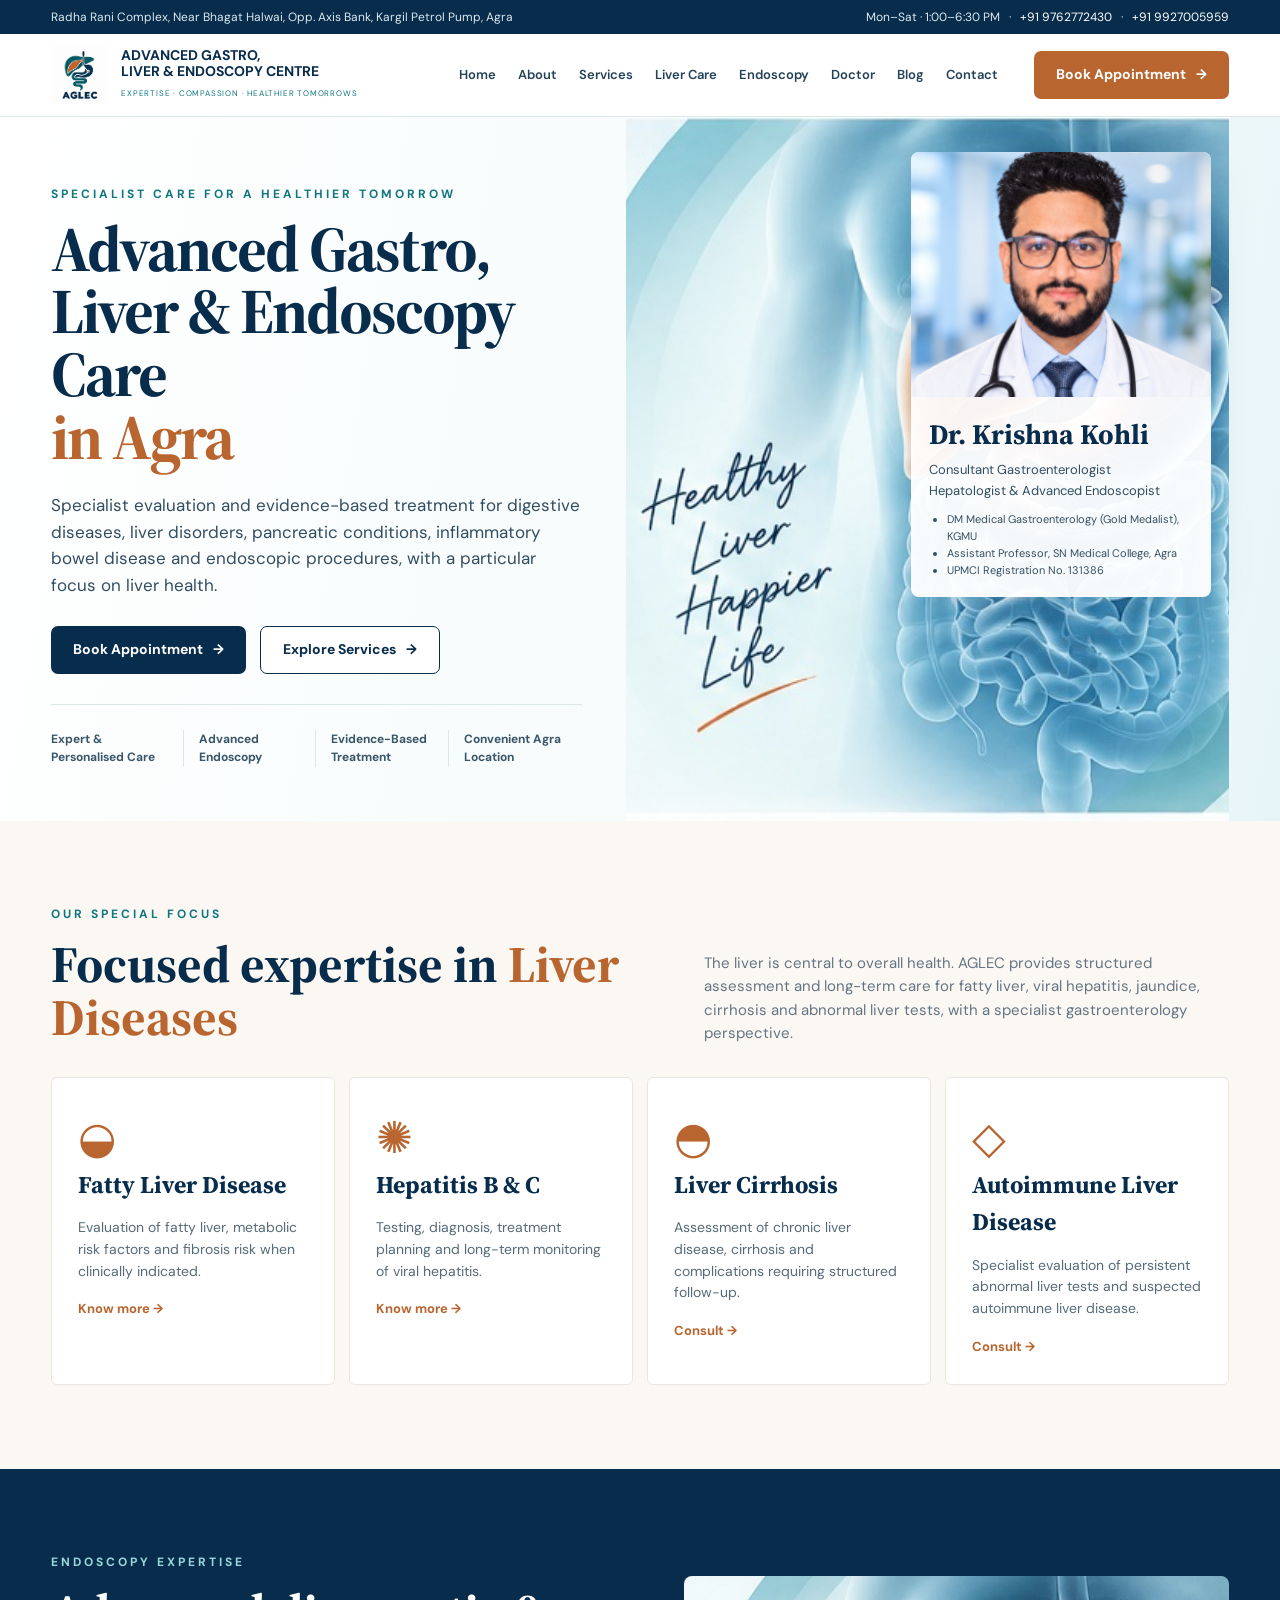
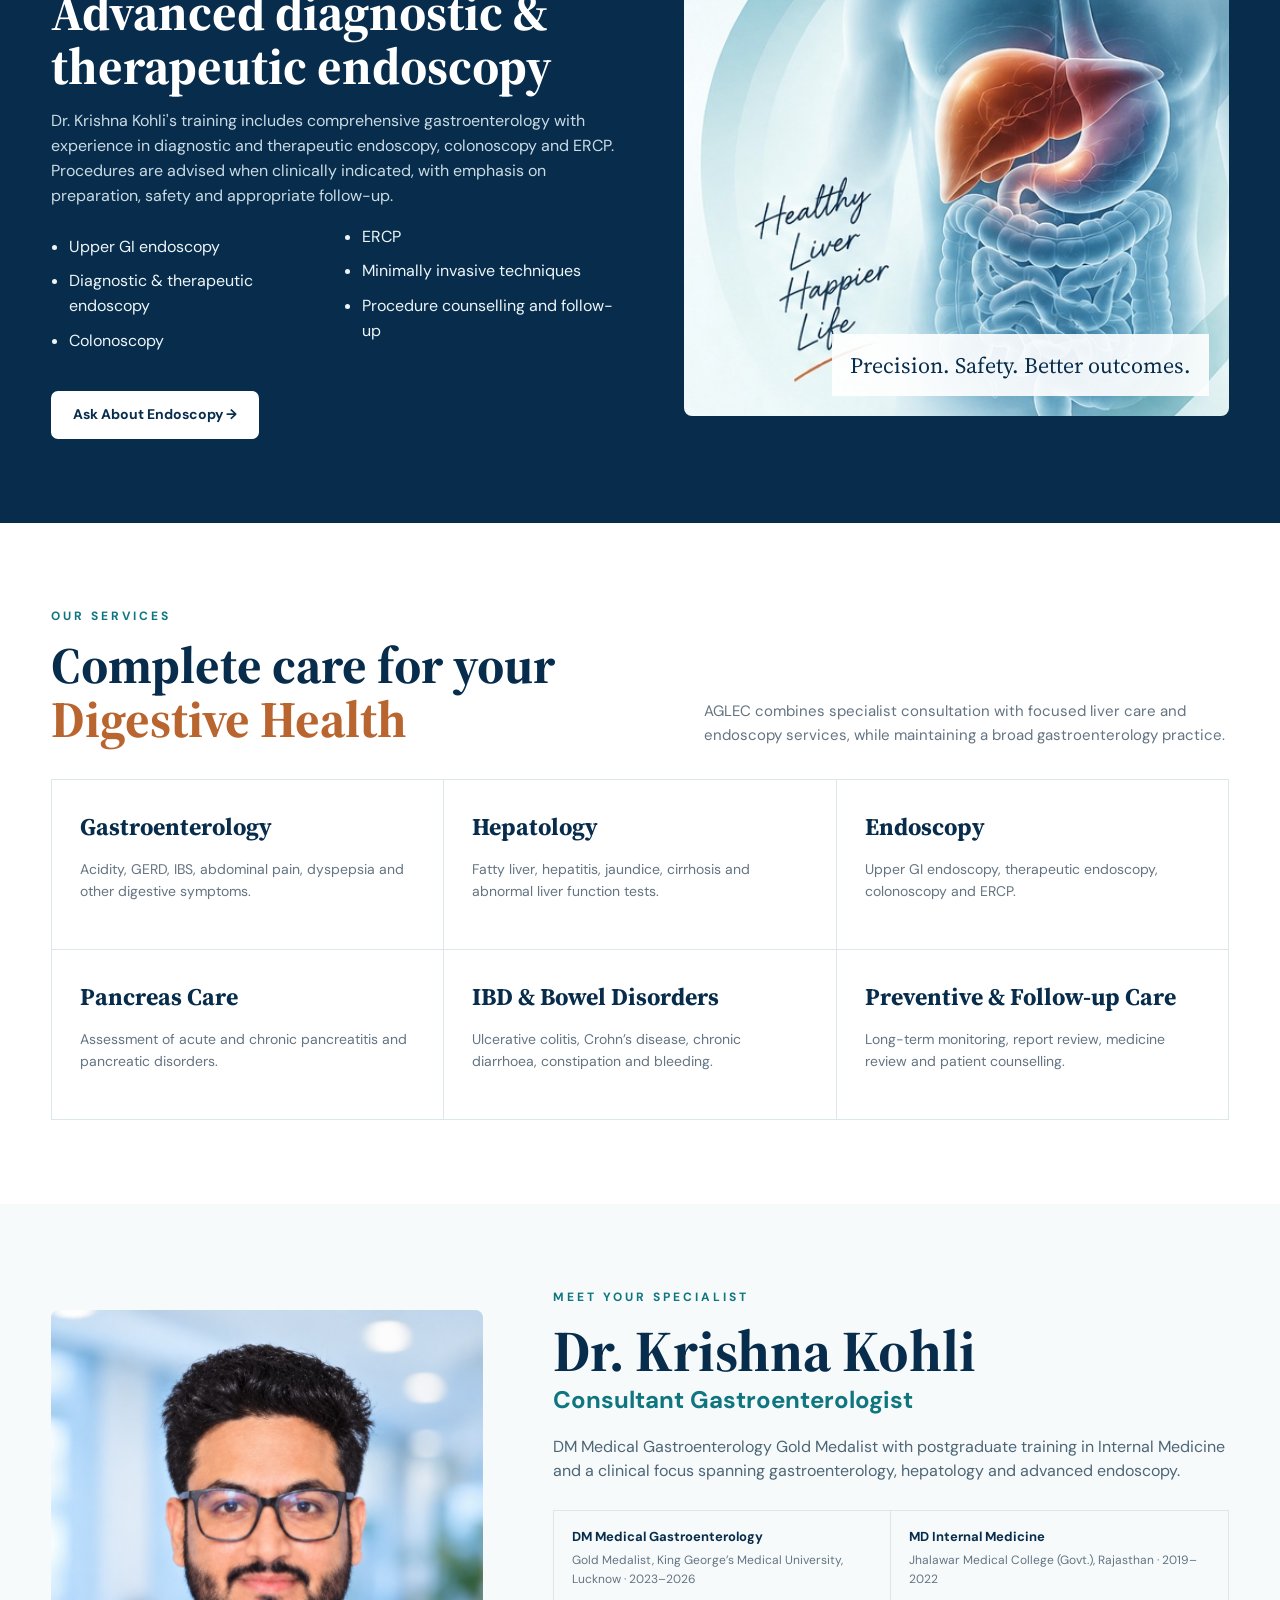
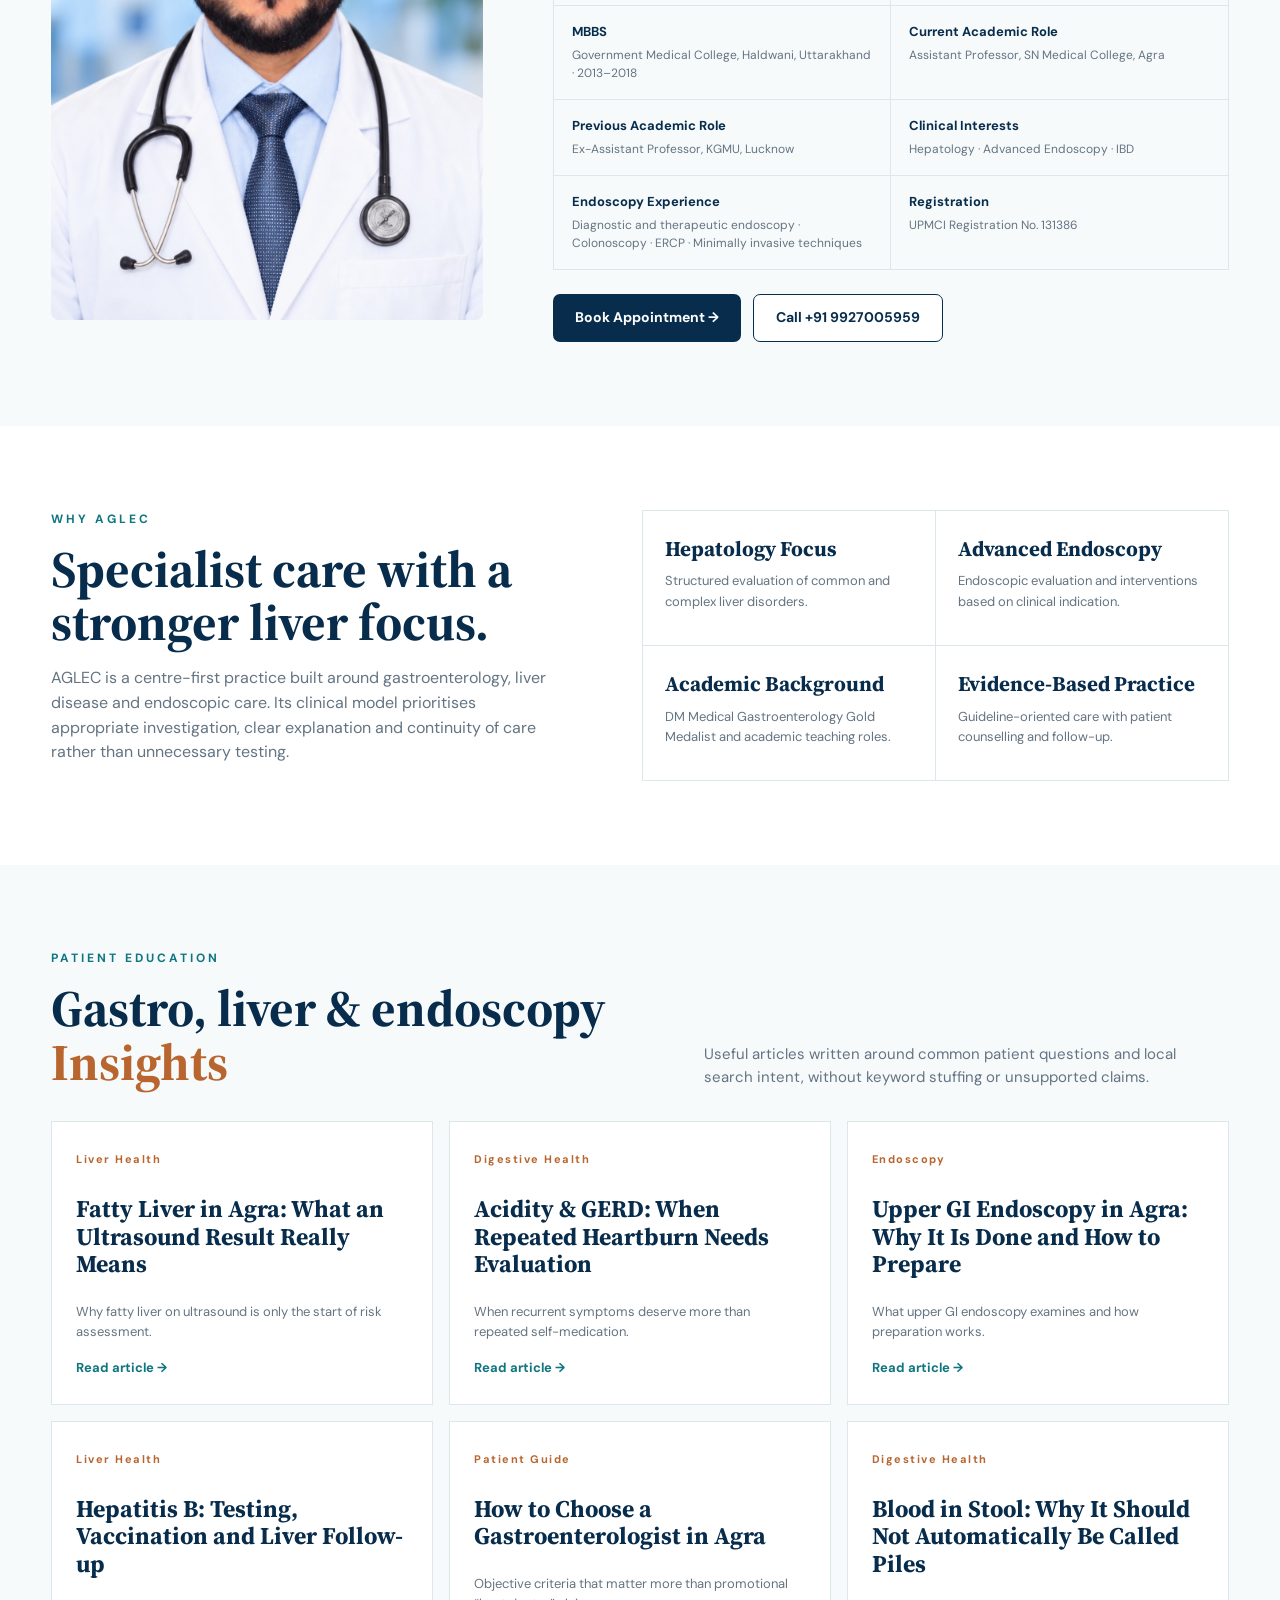
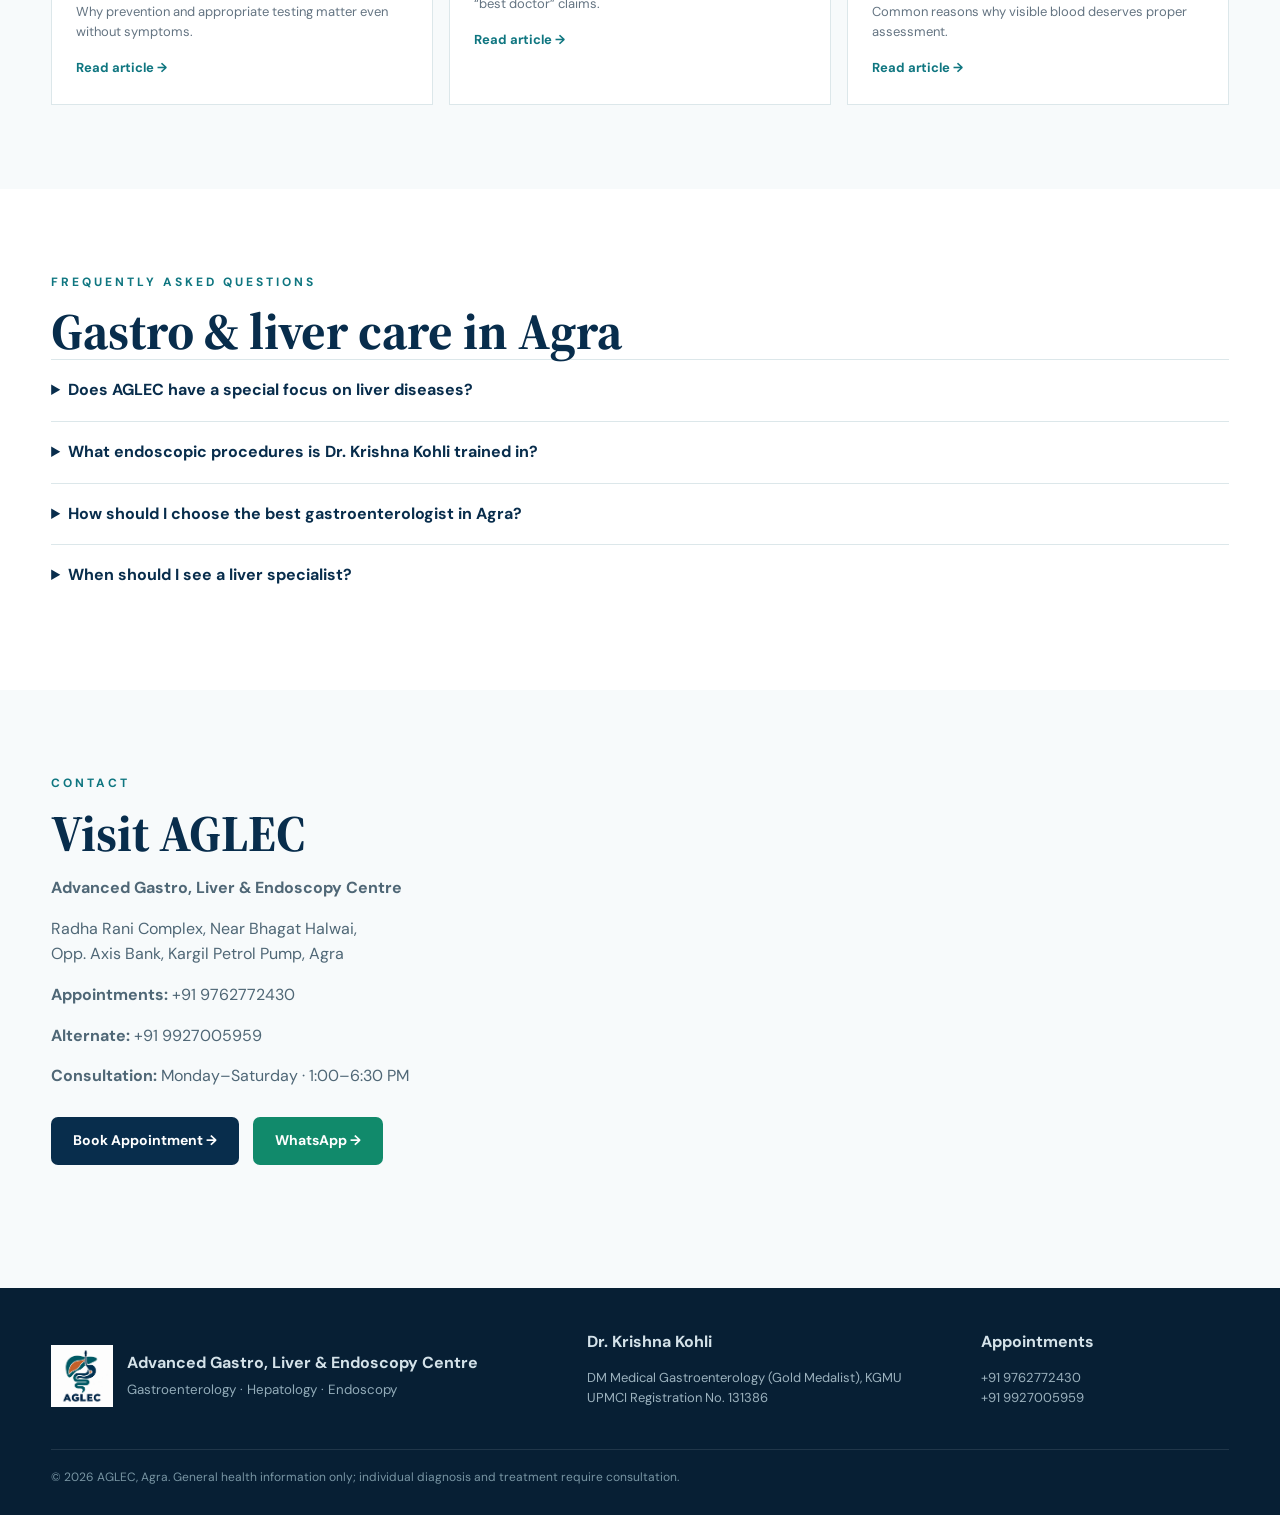
==== index.html @ e85289e2 "Add files via upload" ====
<!doctype html>
<html lang="en-IN">
<head>
<meta charset="utf-8">
<meta name="viewport" content="width=device-width,initial-scale=1,viewport-fit=cover">
<meta name="theme-color" content="#082d4c">
<meta name="robots" content="index,follow,max-image-preview:large,max-snippet:-1,max-video-preview:-1">
<title>Gastroenterologist & Liver Specialist in Agra | AGLEC</title>
<meta name="description" content="Advanced Gastro, Liver & Endoscopy Centre (AGLEC), Agra offers specialist gastroenterology, liver disease and endoscopy care with Dr. Krishna Kohli, DM Medical Gastroenterology (Gold Medalist), KGMU.">
<link rel="canonical" href="https://singhpradi-cyber.github.io/aglec/">
<meta property="og:title" content="Advanced Gastro, Liver & Endoscopy Centre | AGLEC Agra">
<meta property="og:description" content="Specialist gastroenterology, hepatology, liver disease and advanced endoscopy care in Agra.">
<meta property="og:type" content="website">
<meta property="og:url" content="https://singhpradi-cyber.github.io/aglec/">
<meta property="og:image" content="https://singhpradi-cyber.github.io/aglec/dr-krishna-kohli.png">
<link rel="preconnect" href="https://fonts.googleapis.com">
<link rel="preconnect" href="https://fonts.gstatic.com" crossorigin>
<link href="https://fonts.googleapis.com/css2?family=DM+Sans:wght@400;500;600;700&family=Source+Serif+4:opsz,wght@8..60,600;8..60,700&display=swap" rel="stylesheet">
<link rel="stylesheet" href="styles.css">
<link rel="icon" href="aglec-logo.jpg">
<script type="application/ld+json">
{
  "@context":"https://schema.org",
  "@graph":[
    {"@type":"WebSite","@id":"https://singhpradi-cyber.github.io/aglec/#website","url":"https://singhpradi-cyber.github.io/aglec/","name":"Advanced Gastro, Liver & Endoscopy Centre","alternateName":"AGLEC","inLanguage":"en-IN"},
    {"@type":"MedicalClinic","@id":"https://singhpradi-cyber.github.io/aglec/#clinic","name":"Advanced Gastro, Liver & Endoscopy Centre","alternateName":"AGLEC","url":"https://singhpradi-cyber.github.io/aglec/","image":"https://singhpradi-cyber.github.io/aglec/aglec-logo.jpg","telephone":"+91-9762772430","medicalSpecialty":["Gastroenterology","Hepatology"],"address":{"@type":"PostalAddress","streetAddress":"Radha Rani Complex, Near Bhagat Halwai, Opp. Axis Bank, Kargil Petrol Pump","addressLocality":"Agra","addressRegion":"Uttar Pradesh","addressCountry":"IN"},"contactPoint":[{"@type":"ContactPoint","telephone":"+91-9762772430","contactType":"appointments"},{"@type":"ContactPoint","telephone":"+91-9927005959","contactType":"alternate contact"}],"openingHoursSpecification":[{"@type":"OpeningHoursSpecification","dayOfWeek":["Monday","Tuesday","Wednesday","Thursday","Friday","Saturday"],"opens":"13:00","closes":"18:30"}],"employee":{"@id":"https://singhpradi-cyber.github.io/aglec/#doctor"}},
    {"@type":"Physician","@id":"https://singhpradi-cyber.github.io/aglec/#doctor","name":"Dr. Krishna Kohli","image":"https://singhpradi-cyber.github.io/aglec/dr-krishna-kohli.png","medicalSpecialty":["Gastroenterology","Hepatology"],"description":"Consultant Gastroenterologist. MBBS, MD (Internal Medicine), DM Medical Gastroenterology (Gold Medalist), KGMU. Assistant Professor, SN Medical College, Agra. Ex-Assistant Professor, KGMU. Experience in diagnostic and therapeutic endoscopy, colonoscopy and ERCP. UPMCI Registration No. 131386.","worksFor":{"@id":"https://singhpradi-cyber.github.io/aglec/#clinic"}}
  ]
}
</script>
</head>
<body>
<div class="topbar"><div class="wrap topbar-row"><span>Radha Rani Complex, Near Bhagat Halwai, Opp. Axis Bank, Kargil Petrol Pump, Agra</span><span>Mon–Sat · 1:00–6:30 PM &nbsp; · &nbsp; <a href="tel:+919762772430">+91 9762772430</a> &nbsp; · &nbsp; <a href="tel:+919927005959">+91 9927005959</a></span></div></div>
<header class="header"><div class="wrap header-row">
<a class="brand" href="#home"><img src="aglec-logo.jpg" alt="AGLEC logo"><div><strong>ADVANCED GASTRO,<br>LIVER & ENDOSCOPY CENTRE</strong><small>EXPERTISE · COMPASSION · HEALTHIER TOMORROWS</small></div></a>
<nav class="desktop-nav"><a href="#home">Home</a><a href="#about">About</a><a href="#services">Services</a><a href="#liver">Liver Care</a><a href="#endoscopy">Endoscopy</a><a href="#doctor">Doctor</a><a href="#blogs">Blog</a><a href="#contact">Contact</a></nav>
<a class="book top-book" href="tel:+919762772430">Book Appointment <span>→</span></a>
<button class="menu-btn" id="menuBtn" aria-label="Open menu" aria-expanded="false">☰</button>
</div><nav class="mobile-menu" id="mobileMenu"><a href="#about">About</a><a href="#services">Services</a><a href="#liver">Liver Care</a><a href="#endoscopy">Endoscopy</a><a href="#doctor">Dr. Krishna Kohli</a><a href="#blogs">Blog</a><a href="#contact">Contact</a></nav></header>
<main id="home">
<section class="hero"><div class="wrap hero-grid">
<div class="hero-copy"><div class="eyebrow">SPECIALIST CARE FOR A HEALTHIER TOMORROW</div><h1>Advanced Gastro,<br>Liver & Endoscopy Care<br><span>in Agra</span></h1><p>Specialist evaluation and evidence-based treatment for digestive diseases, liver disorders, pancreatic conditions, inflammatory bowel disease and endoscopic procedures, with a particular focus on liver health.</p><div class="actions"><a class="book" href="tel:+919762772430">Book Appointment <span>→</span></a><a class="outline" href="#services">Explore Services <span>→</span></a></div><div class="hero-features"><div><b>Expert & Personalised Care</b></div><div><b>Advanced Endoscopy</b></div><div><b>Evidence-Based Treatment</b></div><div><b>Convenient Agra Location</b></div></div></div>
<div class="hero-visual"><img class="hero-anatomy" src="digestive-hero.jpg" alt="Digestive system and liver illustration"><div class="doctor-card"><img src="dr-krishna-kohli.png" alt="Dr Krishna Kohli"><div class="doctor-card-copy"><h2>Dr. Krishna Kohli</h2><p>Consultant Gastroenterologist<br>Hepatologist & Advanced Endoscopist</p><ul><li>DM Medical Gastroenterology (Gold Medalist), KGMU</li><li>Assistant Professor, SN Medical College, Agra</li><li>UPMCI Registration No. 131386</li></ul></div></div></div>
</div></section>
<section id="liver" class="section liver"><div class="wrap"><div class="section-head"><div><div class="eyebrow">OUR SPECIAL FOCUS</div><h2>Focused expertise in <span>Liver Diseases</span></h2></div><p>The liver is central to overall health. AGLEC provides structured assessment and long-term care for fatty liver, viral hepatitis, jaundice, cirrhosis and abnormal liver tests, with a specialist gastroenterology perspective.</p></div><div class="liver-grid"><article><div class="big-icon">◒</div><h3>Fatty Liver Disease</h3><p>Evaluation of fatty liver, metabolic risk factors and fibrosis risk when clinically indicated.</p><a href="blog-fatty-liver-agra.html">Know more →</a></article><article><div class="big-icon">✺</div><h3>Hepatitis B & C</h3><p>Testing, diagnosis, treatment planning and long-term monitoring of viral hepatitis.</p><a href="blog-hepatitis-b-liver-care.html">Know more →</a></article><article><div class="big-icon">◓</div><h3>Liver Cirrhosis</h3><p>Assessment of chronic liver disease, cirrhosis and complications requiring structured follow-up.</p><a href="#contact">Consult →</a></article><article><div class="big-icon">◇</div><h3>Autoimmune Liver Disease</h3><p>Specialist evaluation of persistent abnormal liver tests and suspected autoimmune liver disease.</p><a href="#contact">Consult →</a></article></div></div></section>
<section id="endoscopy" class="section endoscopy"><div class="wrap endoscopy-grid"><div><div class="eyebrow light">ENDOSCOPY EXPERTISE</div><h2>Advanced diagnostic & therapeutic endoscopy</h2><p>Dr. Krishna Kohli's training includes comprehensive gastroenterology with experience in diagnostic and therapeutic endoscopy, colonoscopy and ERCP. Procedures are advised when clinically indicated, with emphasis on preparation, safety and appropriate follow-up.</p><ul class="ticks"><li>Upper GI endoscopy</li><li>Diagnostic & therapeutic endoscopy</li><li>Colonoscopy</li><li>ERCP</li><li>Minimally invasive techniques</li><li>Procedure counselling and follow-up</li></ul><a class="light-btn" href="tel:+919762772430">Ask About Endoscopy →</a></div><div class="endoscopy-media"><img src="digestive-hero.jpg" alt="Endoscopy and digestive care illustration"><div class="endoscopy-note">Precision. Safety. Better outcomes.</div></div></div></section>
<section id="services" class="section services"><div class="wrap"><div class="section-head"><div><div class="eyebrow">OUR SERVICES</div><h2>Complete care for your <span>Digestive Health</span></h2></div><p>AGLEC combines specialist consultation with focused liver care and endoscopy services, while maintaining a broad gastroenterology practice.</p></div><div class="service-grid"><article><h3>Gastroenterology</h3><p>Acidity, GERD, IBS, abdominal pain, dyspepsia and other digestive symptoms.</p></article><article><h3>Hepatology</h3><p>Fatty liver, hepatitis, jaundice, cirrhosis and abnormal liver function tests.</p></article><article><h3>Endoscopy</h3><p>Upper GI endoscopy, therapeutic endoscopy, colonoscopy and ERCP.</p></article><article><h3>Pancreas Care</h3><p>Assessment of acute and chronic pancreatitis and pancreatic disorders.</p></article><article><h3>IBD & Bowel Disorders</h3><p>Ulcerative colitis, Crohn’s disease, chronic diarrhoea, constipation and bleeding.</p></article><article><h3>Preventive & Follow-up Care</h3><p>Long-term monitoring, report review, medicine review and patient counselling.</p></article></div></div></section>
<section id="doctor" class="section doctor-section"><div class="wrap doctor-grid"><div class="portrait"><img src="dr-krishna-kohli.png" alt="Dr Krishna Kohli"></div><div><div class="eyebrow">MEET YOUR SPECIALIST</div><h2>Dr. Krishna Kohli</h2><h3 class="doctor-subtitle">Consultant Gastroenterologist</h3><p class="doctor-intro">DM Medical Gastroenterology Gold Medalist with postgraduate training in Internal Medicine and a clinical focus spanning gastroenterology, hepatology and advanced endoscopy.</p><div class="credential-grid"><div><strong>DM Medical Gastroenterology</strong><span>Gold Medalist, King George’s Medical University, Lucknow · 2023–2026</span></div><div><strong>MD Internal Medicine</strong><span>Jhalawar Medical College (Govt.), Rajasthan · 2019–2022</span></div><div><strong>MBBS</strong><span>Government Medical College, Haldwani, Uttarakhand · 2013–2018</span></div><div><strong>Current Academic Role</strong><span>Assistant Professor, SN Medical College, Agra</span></div><div><strong>Previous Academic Role</strong><span>Ex-Assistant Professor, KGMU, Lucknow</span></div><div><strong>Clinical Interests</strong><span>Hepatology · Advanced Endoscopy · IBD</span></div><div><strong>Endoscopy Experience</strong><span>Diagnostic and therapeutic endoscopy · Colonoscopy · ERCP · Minimally invasive techniques</span></div><div><strong>Registration</strong><span>UPMCI Registration No. 131386</span></div></div><div class="doctor-actions"><a class="book" href="tel:+919762772430">Book Appointment →</a><a class="outline" href="tel:+919927005959">Call +91 9927005959</a></div></div></div></section>
<section id="about" class="section about"><div class="wrap two-col"><div><div class="eyebrow">WHY AGLEC</div><h2>Specialist care with a stronger liver focus.</h2><p>AGLEC is a centre-first practice built around gastroenterology, liver disease and endoscopic care. Its clinical model prioritises appropriate investigation, clear explanation and continuity of care rather than unnecessary testing.</p></div><div class="principles"><div><strong>Hepatology Focus</strong><span>Structured evaluation of common and complex liver disorders.</span></div><div><strong>Advanced Endoscopy</strong><span>Endoscopic evaluation and interventions based on clinical indication.</span></div><div><strong>Academic Background</strong><span>DM Medical Gastroenterology Gold Medalist and academic teaching roles.</span></div><div><strong>Evidence-Based Practice</strong><span>Guideline-oriented care with patient counselling and follow-up.</span></div></div></div></section>
<section id="blogs" class="section blogs"><div class="wrap"><div class="section-head"><div><div class="eyebrow">PATIENT EDUCATION</div><h2>Gastro, liver & endoscopy <span>Insights</span></h2></div><p>Useful articles written around common patient questions and local search intent, without keyword stuffing or unsupported claims.</p></div><div class="blog-grid"><article><span>Liver Health</span><h3>Fatty Liver in Agra: What an Ultrasound Result Really Means</h3><p>Why fatty liver on ultrasound is only the start of risk assessment.</p><a href="blog-fatty-liver-agra.html">Read article →</a></article><article><span>Digestive Health</span><h3>Acidity & GERD: When Repeated Heartburn Needs Evaluation</h3><p>When recurrent symptoms deserve more than repeated self-medication.</p><a href="blog-acidity-gerd-agra.html">Read article →</a></article><article><span>Endoscopy</span><h3>Upper GI Endoscopy in Agra: Why It Is Done and How to Prepare</h3><p>What upper GI endoscopy examines and how preparation works.</p><a href="blog-endoscopy-agra.html">Read article →</a></article><article><span>Liver Health</span><h3>Hepatitis B: Testing, Vaccination and Liver Follow-up</h3><p>Why prevention and appropriate testing matter even without symptoms.</p><a href="blog-hepatitis-b-liver-care.html">Read article →</a></article><article><span>Patient Guide</span><h3>How to Choose a Gastroenterologist in Agra</h3><p>Objective criteria that matter more than promotional “best doctor” claims.</p><a href="blog-choose-gastroenterologist-agra.html">Read article →</a></article><article><span>Digestive Health</span><h3>Blood in Stool: Why It Should Not Automatically Be Called Piles</h3><p>Common reasons why visible blood deserves proper assessment.</p><a href="blog-blood-in-stool.html">Read article →</a></article></div></div></section>
<section class="section faq"><div class="wrap"><div class="eyebrow">FREQUENTLY ASKED QUESTIONS</div><h2>Gastro & liver care in Agra</h2><details><summary>Does AGLEC have a special focus on liver diseases?</summary><p>Yes. Liver care is a major focus area, including fatty liver, viral hepatitis, jaundice, chronic liver disease, cirrhosis and abnormal liver function tests.</p></details><details><summary>What endoscopic procedures is Dr. Krishna Kohli trained in?</summary><p>His CV documents experience in diagnostic and therapeutic endoscopy, colonoscopy and ERCP, along with advanced endoscopy and minimally invasive techniques.</p></details><details><summary>How should I choose the best gastroenterologist in Agra?</summary><p>Rather than relying on a “best” claim, assess recognised specialist qualifications, registration, relevant experience, communication and availability of appropriate investigations or endoscopy.</p></details><details><summary>When should I see a liver specialist?</summary><p>Persistent abnormal liver tests, fatty liver with metabolic risk factors, hepatitis, jaundice or concern for chronic liver disease may justify specialist evaluation.</p></details></div></section>
<section id="contact" class="section contact"><div class="wrap contact-grid"><div><div class="eyebrow">CONTACT</div><h2>Visit AGLEC</h2><div class="contact-lines"><p><strong>Advanced Gastro, Liver & Endoscopy Centre</strong></p><p>Radha Rani Complex, Near Bhagat Halwai,<br>Opp. Axis Bank, Kargil Petrol Pump, Agra</p><p><strong>Appointments:</strong> <a href="tel:+919762772430">+91 9762772430</a></p><p><strong>Alternate:</strong> <a href="tel:+919927005959">+91 9927005959</a></p><p><strong>Consultation:</strong> Monday–Saturday · 1:00–6:30 PM</p></div><div class="actions"><a class="book" href="tel:+919762772430">Book Appointment →</a><a class="whatsapp" href="https://wa.me/919927005959" target="_blank" rel="noopener">WhatsApp →</a></div></div><iframe title="AGLEC location" src="https://www.google.com/maps?q=Kargil%20Petrol%20Pump%20Agra&output=embed" loading="lazy"></iframe></div></section>
</main>
<footer><div class="wrap footer-grid"><div class="footer-brand"><img src="aglec-logo.jpg" alt="AGLEC logo"><div><strong>Advanced Gastro, Liver & Endoscopy Centre</strong><small>Gastroenterology · Hepatology · Endoscopy</small></div></div><div><strong>Dr. Krishna Kohli</strong><p>DM Medical Gastroenterology (Gold Medalist), KGMU<br>UPMCI Registration No. 131386</p></div><div><strong>Appointments</strong><p><a href="tel:+919762772430">+91 9762772430</a><br><a href="tel:+919927005959">+91 9927005959</a></p></div></div><div class="wrap copyright">© 2026 AGLEC, Agra. General health information only; individual diagnosis and treatment require consultation.</div></footer>
<div class="mobile-actions"><a href="tel:+919762772430">Call<br><b>9762772430</b></a><a href="https://wa.me/919927005959" target="_blank" rel="noopener">WhatsApp<br><b>9927005959</b></a></div>
<script src="script.js"></script>
</body>
</html>
---- styles.css ----
:root{--navy:#082d4c;--navy2:#0b3d63;--teal:#0f7680;--orange:#b9652f;--orange2:#e7a06f;--ink:#172b3b;--muted:#647482;--bg:#f7fafb;--line:#dce7ea;--white:#fff;--shadow:0 20px 50px rgba(11,45,73,.08)}*{box-sizing:border-box}html{scroll-behavior:smooth}body{margin:0;font-family:'DM Sans',sans-serif;color:var(--ink);background:#fff;line-height:1.55}a{color:inherit;text-decoration:none}img{max-width:100%;display:block}.wrap{width:min(1240px,92%);margin:auto}.topbar{background:var(--navy);color:#dbe8ef;font-size:12px}.topbar-row{min-height:34px;display:flex;align-items:center;justify-content:space-between;gap:20px}.topbar a{color:#fff}.header{position:sticky;top:0;z-index:30;background:rgba(255,255,255,.97);border-bottom:1px solid var(--line);backdrop-filter:blur(10px)}.header-row{min-height:82px;display:flex;align-items:center;gap:28px}.brand{display:flex;align-items:center;gap:12px;min-width:300px}.brand img{width:58px;height:58px;object-fit:contain}.brand strong{font-size:14px;line-height:1.15;color:var(--navy);display:block}.brand small{font-size:8px;letter-spacing:.8px;color:var(--teal)}.desktop-nav{display:flex;align-items:center;gap:22px;margin-left:auto}.desktop-nav a{font-size:13px;font-weight:600;color:#244157}.desktop-nav a:hover{color:var(--teal)}.book,.outline,.whatsapp,.light-btn{display:inline-flex;align-items:center;justify-content:center;gap:10px;min-height:48px;padding:0 22px;border-radius:7px;font-weight:700;font-size:14px;white-space:nowrap}.book{background:var(--navy);color:#fff}.book:hover{background:#0c436d}.top-book{background:var(--orange);margin-left:8px}.outline{border:1.5px solid var(--navy);color:var(--navy);background:#fff}.whatsapp{background:#118a6b;color:#fff}.menu-btn{display:none;margin-left:auto;background:none;border:0;font-size:28px;color:var(--navy)}.mobile-menu{display:none;background:white;border-top:1px solid var(--line);padding:10px 4% 18px}.mobile-menu a{display:block;padding:12px 0;border-bottom:1px solid #eef3f4;font-weight:600}.hero{background:linear-gradient(100deg,#fff 0%,#f6fbfc 53%,#e8f5f8 100%);overflow:hidden}.hero-grid{min-height:640px;display:grid;grid-template-columns:1fr 1.05fr;align-items:stretch}.hero-copy{padding:68px 44px 54px 0;align-self:center}.eyebrow{font-size:12px;font-weight:700;letter-spacing:3px;color:var(--teal);margin-bottom:14px}.eyebrow.light{color:#9ad7dc}.hero h1,.section h2,.doctor-section h2{font-family:'Source Serif 4',serif}.hero h1{font-size:clamp(46px,5vw,72px);line-height:.98;letter-spacing:-2px;color:var(--navy);margin:0 0 24px}.hero h1 span{color:var(--orange)}.hero-copy>p{font-size:17px;color:#334d60;max-width:640px}.actions{display:flex;gap:14px;flex-wrap:wrap;margin:28px 0}.hero-features{display:grid;grid-template-columns:repeat(4,1fr);gap:0;margin-top:30px;border-top:1px solid var(--line);padding-top:25px}.hero-features div{padding:0 15px;border-right:1px solid var(--line);font-size:12px;color:#3a5669}.hero-features div:first-child{padding-left:0}.hero-features div:last-child{border-right:0}.hero-visual{position:relative;min-height:640px;display:flex;align-items:stretch}.hero-anatomy{width:100%;height:100%;object-fit:cover;object-position:center}.doctor-card{position:absolute;right:18px;top:35px;width:300px;background:rgba(255,255,255,.95);border-radius:8px;box-shadow:var(--shadow);overflow:hidden}.doctor-card>img{height:245px;width:100%;object-fit:cover;object-position:center 20%}.doctor-card-copy{padding:16px 18px 18px}.doctor-card h2{font-family:'Source Serif 4',serif;color:var(--navy);margin:0;font-size:28px}.doctor-card p{margin:4px 0 10px;font-size:13px;color:#304d62}.doctor-card ul{margin:0;padding-left:18px;font-size:11px;color:#355064}.section{padding:84px 0}.section-head{display:grid;grid-template-columns:1fr .9fr;gap:70px;align-items:end;margin-bottom:32px}.section h2{font-size:clamp(36px,4vw,54px);line-height:1.05;color:var(--navy);margin:0}.section h2 span{color:var(--orange)}.section-head p{margin:0;color:var(--muted);font-size:15px}.liver{background:#fbf8f4}.liver-grid{display:grid;grid-template-columns:repeat(4,1fr);gap:14px}.liver-grid article{background:#fff;border:1px solid #ece6df;padding:26px;border-radius:6px}.big-icon{font-size:44px;color:var(--orange);height:52px}.liver-grid h3{font-family:'Source Serif 4',serif;font-size:24px;color:var(--navy);margin:10px 0}.liver-grid p{font-size:14px;color:#566b79}.liver-grid a{font-size:13px;color:var(--orange);font-weight:700}.endoscopy{background:var(--navy);color:#e9f2f6}.endoscopy-grid{display:grid;grid-template-columns:1fr .95fr;gap:60px;align-items:center}.endoscopy h2{color:#fff}.endoscopy p{color:#c9dbe4;font-size:16px}.ticks{columns:2;gap:30px;padding-left:18px;color:#edf5f8}.ticks li{break-inside:avoid;margin:10px 0}.light-btn{background:#fff;color:var(--navy);margin-top:16px}.endoscopy-media{position:relative}.endoscopy-media img{height:440px;width:100%;object-fit:cover;border-radius:8px;filter:saturate(.88)}.endoscopy-note{position:absolute;right:20px;bottom:20px;background:rgba(255,255,255,.9);color:var(--navy);padding:14px 18px;font-family:'Source Serif 4',serif;font-size:22px}.services{background:#fff}.service-grid{display:grid;grid-template-columns:repeat(3,1fr);border-top:1px solid var(--line);border-left:1px solid var(--line)}.service-grid article{padding:28px;border-right:1px solid var(--line);border-bottom:1px solid var(--line);min-height:170px}.service-grid h3{font-family:'Source Serif 4',serif;font-size:24px;color:var(--navy);margin:0 0 8px}.service-grid p{color:var(--muted);font-size:14px}.doctor-section{background:#f7fafb}.doctor-grid{display:grid;grid-template-columns:.78fr 1.22fr;gap:70px;align-items:center}.portrait{background:#eaf4f7;border-radius:8px;overflow:hidden}.portrait img{width:100%;height:610px;object-fit:cover;object-position:center 18%}.doctor-section h2{font-size:58px;margin:0;color:var(--navy)}.doctor-subtitle{color:var(--teal);font-size:24px;margin:0 0 10px}.doctor-intro{color:#4d6676;max-width:760px}.credential-grid{display:grid;grid-template-columns:1fr 1fr;border-top:1px solid var(--line);border-left:1px solid var(--line);margin-top:26px}.credential-grid div{padding:16px 18px;border-right:1px solid var(--line);border-bottom:1px solid var(--line)}.credential-grid strong,.credential-grid span{display:block}.credential-grid strong{color:var(--navy);font-size:13px}.credential-grid span{color:var(--muted);font-size:12px;margin-top:4px}.doctor-actions{display:flex;gap:12px;margin-top:24px}.about{background:#fff}.two-col{display:grid;grid-template-columns:1fr 1.15fr;gap:80px}.two-col p{color:var(--muted);font-size:16px}.principles{display:grid;grid-template-columns:1fr 1fr;border-top:1px solid var(--line);border-left:1px solid var(--line)}.principles div{padding:22px;border-right:1px solid var(--line);border-bottom:1px solid var(--line)}.principles strong,.principles span{display:block}.principles strong{font-family:'Source Serif 4',serif;color:var(--navy);font-size:21px}.principles span{font-size:13px;color:var(--muted);margin-top:6px}.blogs{background:#f7fafb}.blog-grid{display:grid;grid-template-columns:repeat(3,1fr);gap:16px}.blog-grid article{background:#fff;border:1px solid var(--line);padding:24px}.blog-grid span{font-size:11px;letter-spacing:1.5px;color:var(--orange);font-weight:700}.blog-grid h3{font-family:'Source Serif 4',serif;color:var(--navy);font-size:24px;line-height:1.15}.blog-grid p{color:var(--muted);font-size:13px}.blog-grid a{font-size:13px;color:var(--teal);font-weight:700}.faq details{border-top:1px solid var(--line);padding:18px 0}.faq summary{font-weight:700;color:var(--navy);cursor:pointer}.faq p{color:var(--muted);max-width:900px}.contact{background:#f7fafb}.contact-grid{display:grid;grid-template-columns:.8fr 1.2fr;gap:50px}.contact-lines p{color:#4f6776}.contact iframe{width:100%;height:430px;border:0;border-radius:8px}footer{background:#071f34;color:#d4e2e9;padding:42px 0 28px}.footer-grid{display:grid;grid-template-columns:1.4fr 1fr .7fr;gap:40px}.footer-brand{display:flex;gap:14px;align-items:center}.footer-brand img{width:62px;height:62px;object-fit:contain}.footer-brand strong,.footer-brand small{display:block}.footer-brand small{color:#93acb9;margin-top:4px}.footer-grid p{color:#9cb2be;font-size:13px}.copyright{border-top:1px solid rgba(255,255,255,.1);margin-top:28px;padding-top:18px;font-size:12px;color:#7895a3}.mobile-actions{display:none;position:fixed;left:0;right:0;bottom:0;z-index:50;grid-template-columns:1fr 1fr}.mobile-actions a{color:#fff;padding:11px 8px;text-align:center;font-size:12px}.mobile-actions a:first-child{background:var(--navy)}.mobile-actions a:last-child{background:#118a6b}
@media(max-width:1080px){.desktop-nav{display:none}.top-book{display:none}.menu-btn{display:block}.brand{min-width:0}.hero-grid{grid-template-columns:1fr}.hero-copy{padding:52px 0 24px}.hero-visual{min-height:520px}.doctor-card{width:270px}.section-head,.endoscopy-grid,.doctor-grid,.two-col,.contact-grid{grid-template-columns:1fr}.liver-grid{grid-template-columns:1fr 1fr}.service-grid{grid-template-columns:1fr 1fr}.blog-grid{grid-template-columns:1fr 1fr}.portrait img{height:560px}.footer-grid{grid-template-columns:1fr 1fr}}
@media(max-width:700px){body{padding-bottom:64px}.topbar{display:none}.header-row{min-height:72px}.brand img{width:48px;height:48px}.brand strong{font-size:11px}.brand small{font-size:6px}.mobile-menu.open{display:block}.hero-grid{display:block}.hero-copy{padding:42px 0 18px}.hero h1{font-size:43px}.hero-copy>p{font-size:15px}.hero-features{grid-template-columns:1fr 1fr;gap:16px}.hero-features div{border-right:0;padding:0}.hero-visual{min-height:auto;display:block}.hero-anatomy{height:310px}.doctor-card{position:relative;right:auto;top:auto;width:100%;margin-top:14px;display:grid;grid-template-columns:120px 1fr}.doctor-card>img{height:100%;min-height:185px}.doctor-card h2{font-size:23px}.section{padding:60px 0}.section-head{gap:16px}.section h2{font-size:38px}.liver-grid,.service-grid,.blog-grid,.credential-grid,.principles{grid-template-columns:1fr}.endoscopy-grid{gap:26px}.endoscopy-media img{height:300px}.ticks{columns:1}.portrait img{height:460px}.doctor-section h2{font-size:44px}.doctor-actions,.actions{display:grid;grid-template-columns:1fr}.book,.outline,.whatsapp,.light-btn{width:100%}.mobile-actions{display:grid}.footer-grid{grid-template-columns:1fr}.contact iframe{height:320px}.liver-grid article{padding:22px}.service-grid article{min-height:auto}.section-head p{font-size:14px}}
.article{max-width:860px;padding:82px 0}.article h1{font-family:'Source Serif 4',serif;color:var(--navy);font-size:clamp(42px,6vw,68px);line-height:1.04;margin:0 0 18px}.article-deck{font-size:19px;color:#526a79;border-bottom:1px solid var(--line);padding-bottom:28px;margin-bottom:32px}.article h2{font-family:'Source Serif 4',serif;color:var(--navy);font-size:30px;margin:34px 0 10px}.article p{font-size:16px;color:#415b6b}.article-cta{margin-top:50px;background:#f6f8f9;border-left:4px solid var(--orange);padding:28px}.article-cta h2{margin-top:0}.article-note{font-size:12px!important;color:#738692!important;margin-top:28px}
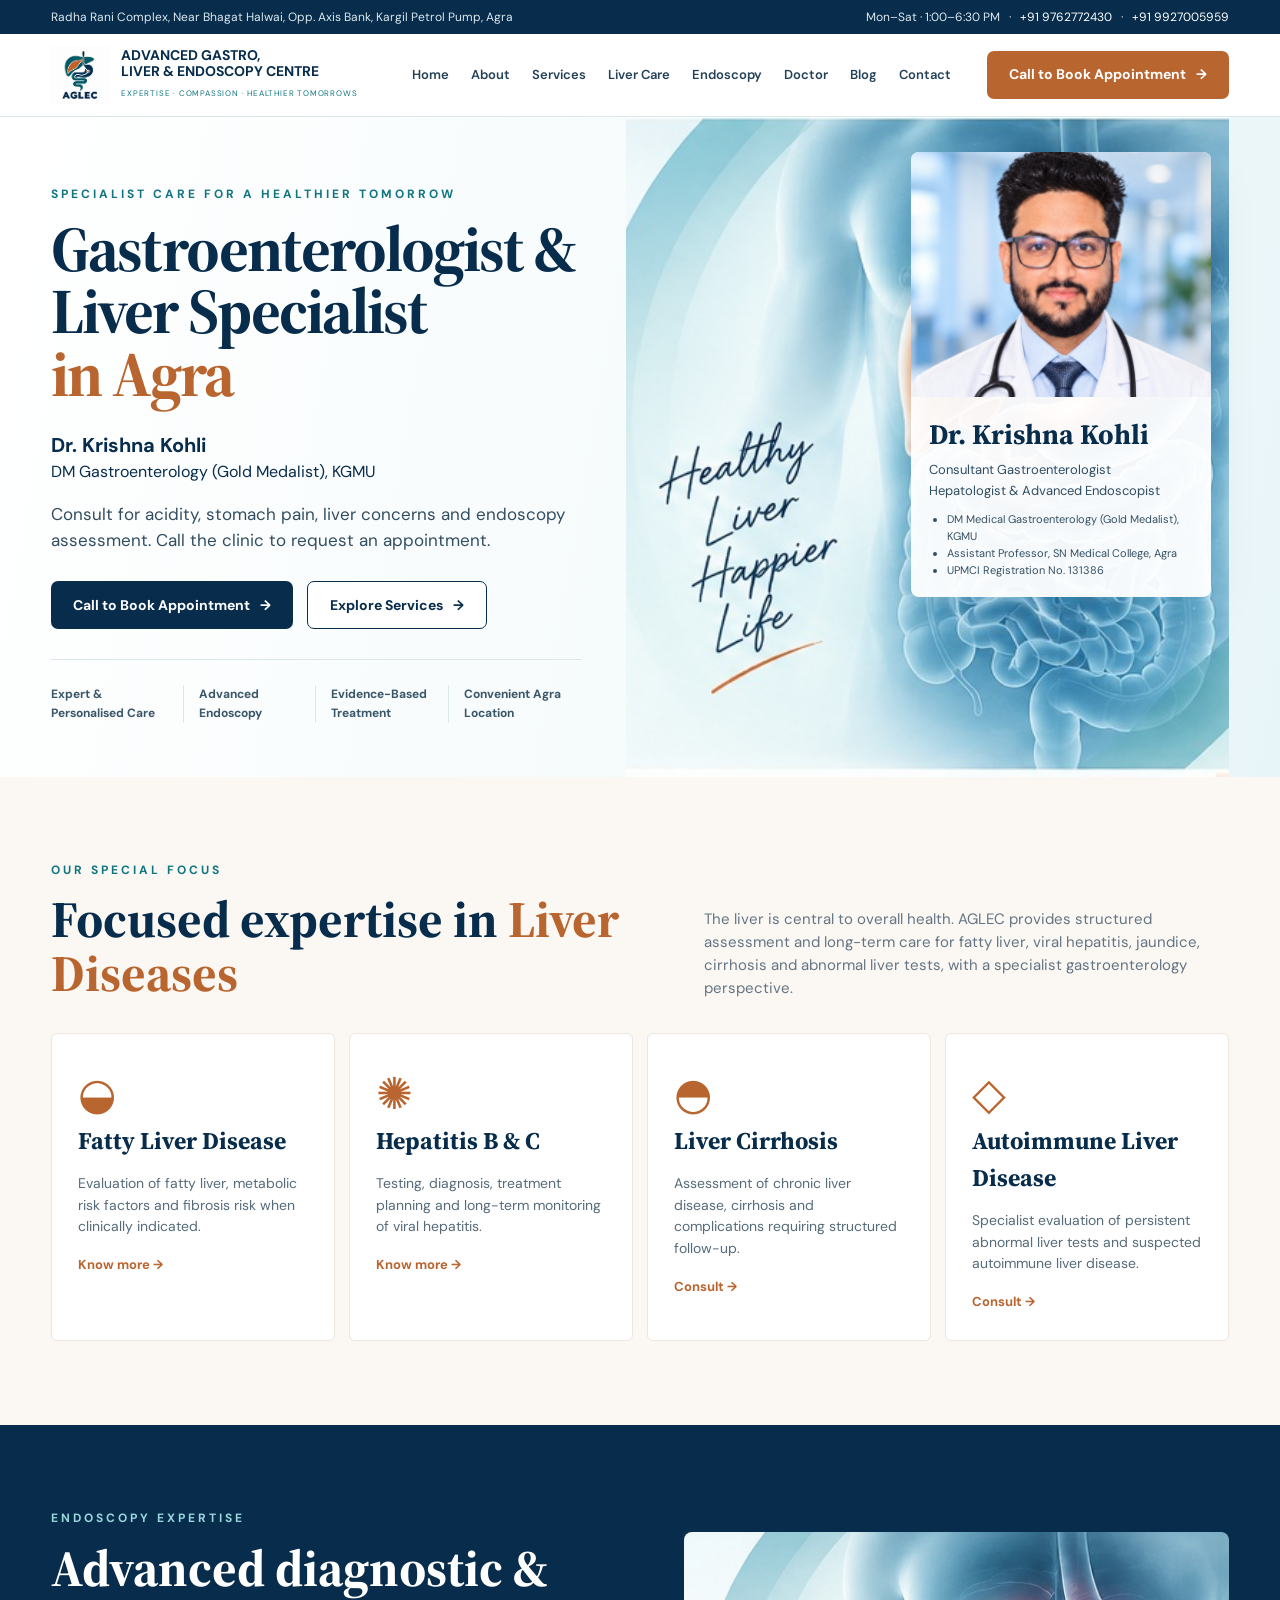
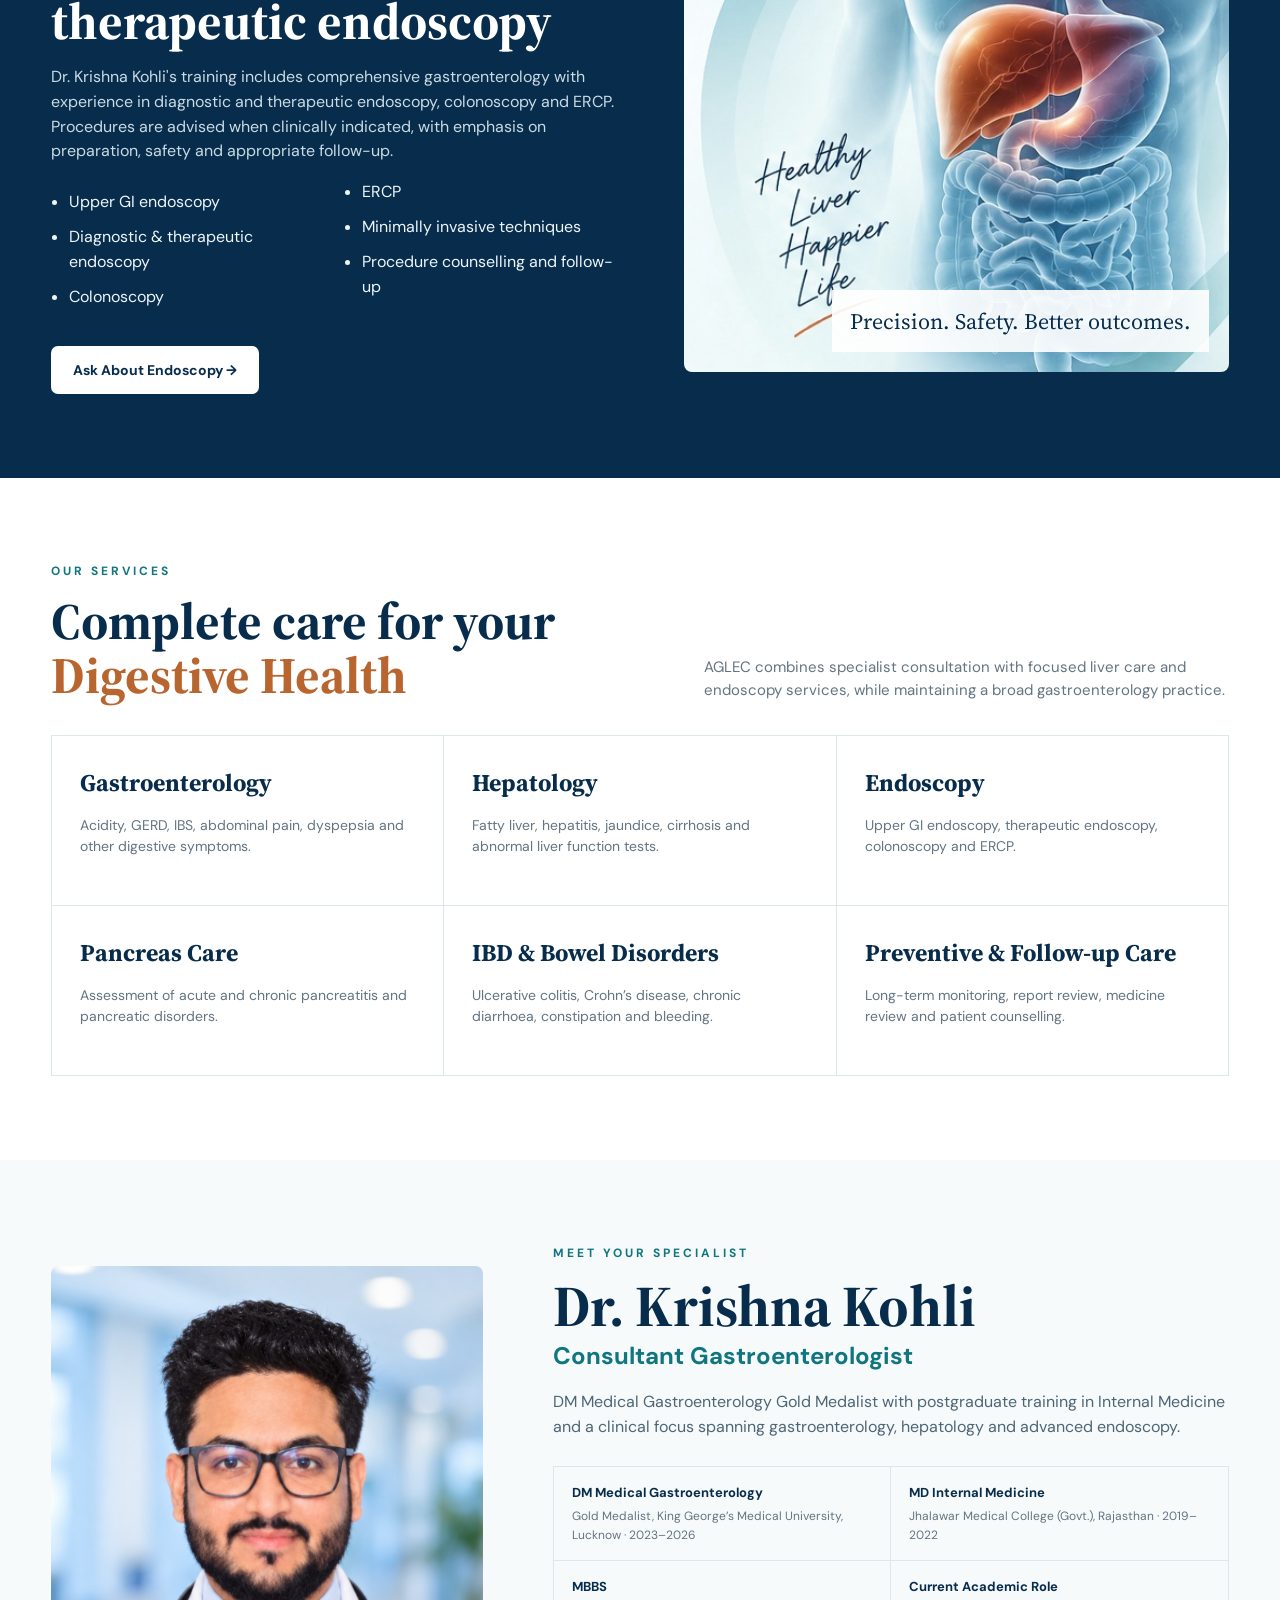
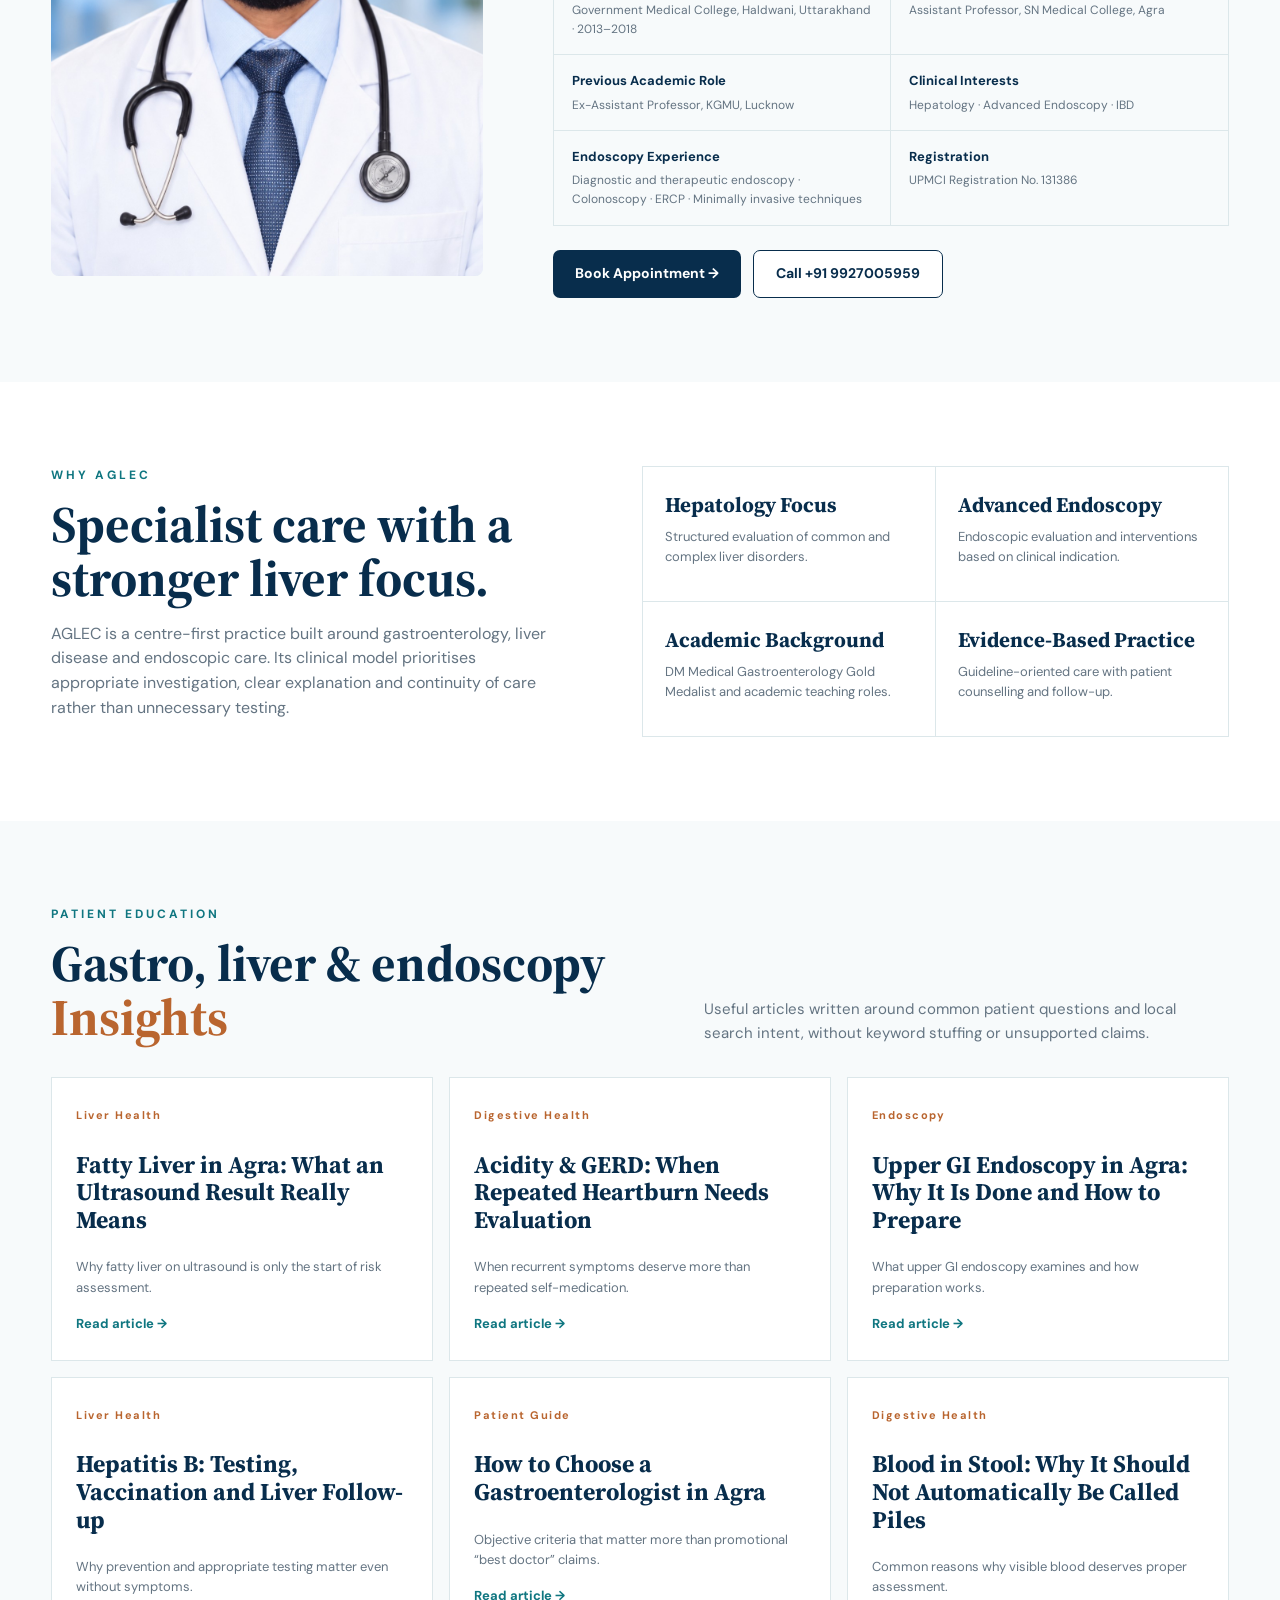
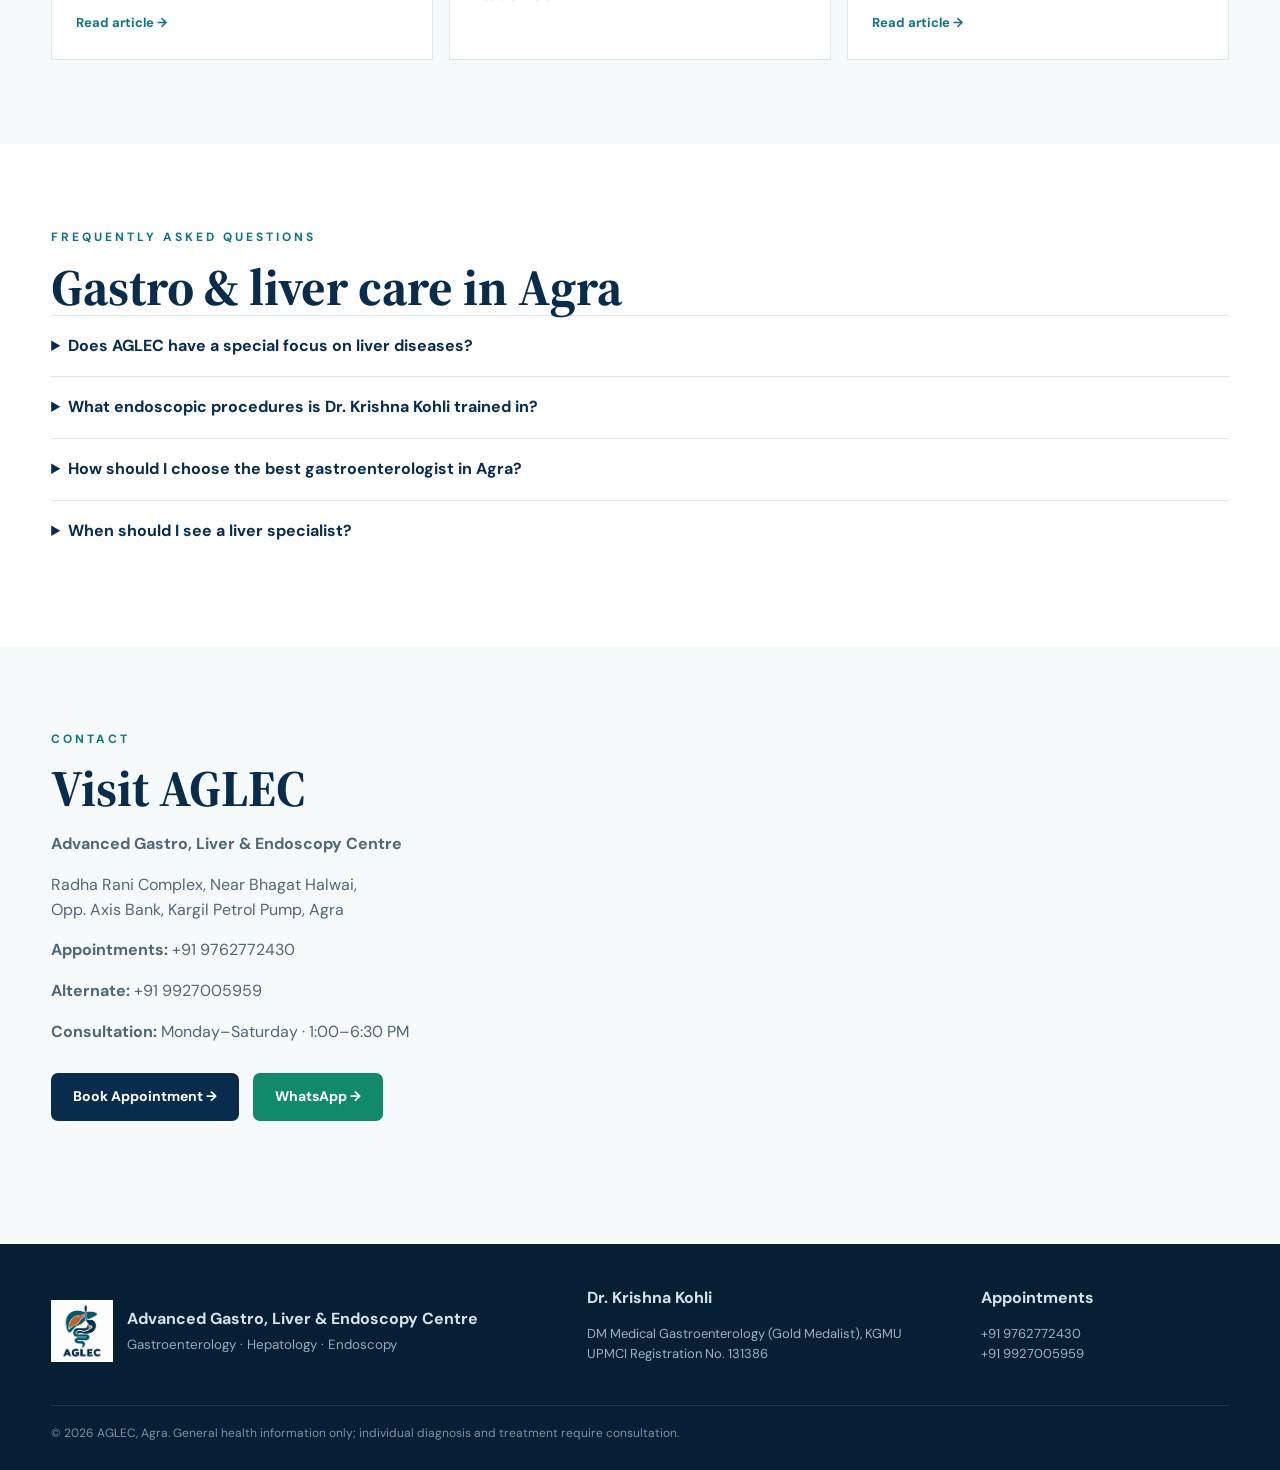
==== commit 1904bf10: "Improve appointment page and doctor portrait Publish the approved original Dr. Krishna Kohli portrai" ====
--- a/index.html
+++ b/index.html
@@ -1,30 +1,40 @@
 <!doctype html>
 <html lang="en-IN">
 <head>
+<!-- Google Ads tag for Midas Touch account 460-178-3897. -->
+<script async src="https://www.googletagmanager.com/gtag/js?id=AW-622603961"></script>
+<script>
+  window.dataLayer = window.dataLayer || [];
+  function gtag(){dataLayer.push(arguments);}
+  gtag('js', new Date());
+  gtag('config', 'AW-622603961');
+</script>
+
 <meta charset="utf-8">
 <meta name="viewport" content="width=device-width,initial-scale=1,viewport-fit=cover">
 <meta name="theme-color" content="#082d4c">
 <meta name="robots" content="index,follow,max-image-preview:large,max-snippet:-1,max-video-preview:-1">
 <title>Gastroenterologist & Liver Specialist in Agra | AGLEC</title>
 <meta name="description" content="Advanced Gastro, Liver & Endoscopy Centre (AGLEC), Agra offers specialist gastroenterology, liver disease and endoscopy care with Dr. Krishna Kohli, DM Medical Gastroenterology (Gold Medalist), KGMU.">
-<link rel="canonical" href="https://singhpradi-cyber.github.io/aglec/">
+<link rel="canonical" href="https://www.bestgastroenterologistinagra.com/">
 <meta property="og:title" content="Advanced Gastro, Liver & Endoscopy Centre | AGLEC Agra">
 <meta property="og:description" content="Specialist gastroenterology, hepatology, liver disease and advanced endoscopy care in Agra.">
 <meta property="og:type" content="website">
-<meta property="og:url" content="https://singhpradi-cyber.github.io/aglec/">
-<meta property="og:image" content="https://singhpradi-cyber.github.io/aglec/dr-krishna-kohli.png">
+<meta property="og:url" content="https://www.bestgastroenterologistinagra.com/">
+<meta property="og:image" content="https://www.bestgastroenterologistinagra.com/dr-krishna-kohli.jpg">
 <link rel="preconnect" href="https://fonts.googleapis.com">
 <link rel="preconnect" href="https://fonts.gstatic.com" crossorigin>
-<link href="https://fonts.googleapis.com/css2?family=DM+Sans:wght@400;500;600;700&family=Source+Serif+4:opsz,wght@8..60,600;8..60,700&display=swap" rel="stylesheet">
-<link rel="stylesheet" href="styles.css">
+<link rel="preload" as="style" href="https://fonts.googleapis.com/css2?family=DM+Sans:wght@400;500;600;700&family=Source+Serif+4:opsz,wght@8..60,600;8..60,700&display=swap" onload="this.onload=null;this.rel='stylesheet'">
+<noscript><link href="https://fonts.googleapis.com/css2?family=DM+Sans:wght@400;500;600;700&family=Source+Serif+4:opsz,wght@8..60,600;8..60,700&display=swap" rel="stylesheet"></noscript>
+<link rel="stylesheet" href="styles.css?v=20261006">
 <link rel="icon" href="aglec-logo.jpg">
 <script type="application/ld+json">
 {
   "@context":"https://schema.org",
   "@graph":[
-    {"@type":"WebSite","@id":"https://singhpradi-cyber.github.io/aglec/#website","url":"https://singhpradi-cyber.github.io/aglec/","name":"Advanced Gastro, Liver & Endoscopy Centre","alternateName":"AGLEC","inLanguage":"en-IN"},
-    {"@type":"MedicalClinic","@id":"https://singhpradi-cyber.github.io/aglec/#clinic","name":"Advanced Gastro, Liver & Endoscopy Centre","alternateName":"AGLEC","url":"https://singhpradi-cyber.github.io/aglec/","image":"https://singhpradi-cyber.github.io/aglec/aglec-logo.jpg","telephone":"+91-9762772430","medicalSpecialty":["Gastroenterology","Hepatology"],"address":{"@type":"PostalAddress","streetAddress":"Radha Rani Complex, Near Bhagat Halwai, Opp. Axis Bank, Kargil Petrol Pump","addressLocality":"Agra","addressRegion":"Uttar Pradesh","addressCountry":"IN"},"contactPoint":[{"@type":"ContactPoint","telephone":"+91-9762772430","contactType":"appointments"},{"@type":"ContactPoint","telephone":"+91-9927005959","contactType":"alternate contact"}],"openingHoursSpecification":[{"@type":"OpeningHoursSpecification","dayOfWeek":["Monday","Tuesday","Wednesday","Thursday","Friday","Saturday"],"opens":"13:00","closes":"18:30"}],"employee":{"@id":"https://singhpradi-cyber.github.io/aglec/#doctor"}},
-    {"@type":"Physician","@id":"https://singhpradi-cyber.github.io/aglec/#doctor","name":"Dr. Krishna Kohli","image":"https://singhpradi-cyber.github.io/aglec/dr-krishna-kohli.png","medicalSpecialty":["Gastroenterology","Hepatology"],"description":"Consultant Gastroenterologist. MBBS, MD (Internal Medicine), DM Medical Gastroenterology (Gold Medalist), KGMU. Assistant Professor, SN Medical College, Agra. Ex-Assistant Professor, KGMU. Experience in diagnostic and therapeutic endoscopy, colonoscopy and ERCP. UPMCI Registration No. 131386.","worksFor":{"@id":"https://singhpradi-cyber.github.io/aglec/#clinic"}}
+    {"@type":"WebSite","@id":"https://www.bestgastroenterologistinagra.com/#website","url":"https://www.bestgastroenterologistinagra.com/","name":"Advanced Gastro, Liver & Endoscopy Centre","alternateName":"AGLEC","inLanguage":"en-IN"},
+    {"@type":"MedicalClinic","@id":"https://www.bestgastroenterologistinagra.com/#clinic","name":"Advanced Gastro, Liver & Endoscopy Centre","alternateName":"AGLEC","url":"https://www.bestgastroenterologistinagra.com/","image":"https://www.bestgastroenterologistinagra.com/aglec-logo.jpg","telephone":"+91-9762772430","medicalSpecialty":["Gastroenterology","Hepatology"],"address":{"@type":"PostalAddress","streetAddress":"Radha Rani Complex, Near Bhagat Halwai, Opp. Axis Bank, Kargil Petrol Pump","addressLocality":"Agra","addressRegion":"Uttar Pradesh","addressCountry":"IN"},"contactPoint":[{"@type":"ContactPoint","telephone":"+91-9762772430","contactType":"appointments"},{"@type":"ContactPoint","telephone":"+91-9927005959","contactType":"alternate contact"}],"openingHoursSpecification":[{"@type":"OpeningHoursSpecification","dayOfWeek":["Monday","Tuesday","Wednesday","Thursday","Friday","Saturday"],"opens":"13:00","closes":"18:30"}],"employee":{"@id":"https://www.bestgastroenterologistinagra.com/#doctor"}},
+    {"@type":"Physician","@id":"https://www.bestgastroenterologistinagra.com/#doctor","name":"Dr. Krishna Kohli","image":"https://www.bestgastroenterologistinagra.com/dr-krishna-kohli.jpg","medicalSpecialty":["Gastroenterology","Hepatology"],"description":"Consultant Gastroenterologist. MBBS, MD (Internal Medicine), DM Medical Gastroenterology (Gold Medalist), KGMU. Assistant Professor, SN Medical College, Agra. Ex-Assistant Professor, KGMU. Experience in diagnostic and therapeutic endoscopy, colonoscopy and ERCP. UPMCI Registration No. 131386.","worksFor":{"@id":"https://www.bestgastroenterologistinagra.com/#clinic"}}
   ]
 }
 </script>
@@ -34,18 +44,18 @@
 <header class="header"><div class="wrap header-row">
 <a class="brand" href="#home"><img src="aglec-logo.jpg" alt="AGLEC logo"><div><strong>ADVANCED GASTRO,<br>LIVER & ENDOSCOPY CENTRE</strong><small>EXPERTISE · COMPASSION · HEALTHIER TOMORROWS</small></div></a>
 <nav class="desktop-nav"><a href="#home">Home</a><a href="#about">About</a><a href="#services">Services</a><a href="#liver">Liver Care</a><a href="#endoscopy">Endoscopy</a><a href="#doctor">Doctor</a><a href="#blogs">Blog</a><a href="#contact">Contact</a></nav>
-<a class="book top-book" href="tel:+919762772430">Book Appointment <span>→</span></a>
+<a class="book top-book" href="tel:+919762772430">Call to Book Appointment <span>→</span></a>
 <button class="menu-btn" id="menuBtn" aria-label="Open menu" aria-expanded="false">☰</button>
 </div><nav class="mobile-menu" id="mobileMenu"><a href="#about">About</a><a href="#services">Services</a><a href="#liver">Liver Care</a><a href="#endoscopy">Endoscopy</a><a href="#doctor">Dr. Krishna Kohli</a><a href="#blogs">Blog</a><a href="#contact">Contact</a></nav></header>
 <main id="home">
 <section class="hero"><div class="wrap hero-grid">
-<div class="hero-copy"><div class="eyebrow">SPECIALIST CARE FOR A HEALTHIER TOMORROW</div><h1>Advanced Gastro,<br>Liver & Endoscopy Care<br><span>in Agra</span></h1><p>Specialist evaluation and evidence-based treatment for digestive diseases, liver disorders, pancreatic conditions, inflammatory bowel disease and endoscopic procedures, with a particular focus on liver health.</p><div class="actions"><a class="book" href="tel:+919762772430">Book Appointment <span>→</span></a><a class="outline" href="#services">Explore Services <span>→</span></a></div><div class="hero-features"><div><b>Expert & Personalised Care</b></div><div><b>Advanced Endoscopy</b></div><div><b>Evidence-Based Treatment</b></div><div><b>Convenient Agra Location</b></div></div></div>
-<div class="hero-visual"><img class="hero-anatomy" src="digestive-hero.jpg" alt="Digestive system and liver illustration"><div class="doctor-card"><img src="dr-krishna-kohli.png" alt="Dr Krishna Kohli"><div class="doctor-card-copy"><h2>Dr. Krishna Kohli</h2><p>Consultant Gastroenterologist<br>Hepatologist & Advanced Endoscopist</p><ul><li>DM Medical Gastroenterology (Gold Medalist), KGMU</li><li>Assistant Professor, SN Medical College, Agra</li><li>UPMCI Registration No. 131386</li></ul></div></div></div>
+<div class="hero-copy"><div class="eyebrow">SPECIALIST CARE FOR A HEALTHIER TOMORROW</div><h1>Gastroenterologist &<br>Liver Specialist<br><span>in Agra</span></h1><p class="hero-doctor"><strong>Dr. Krishna Kohli</strong><br>DM Gastroenterology (Gold Medalist), KGMU</p><p>Consult for acidity, stomach pain, liver concerns and endoscopy assessment. Call the clinic to request an appointment.</p><div class="actions"><a class="book" href="tel:+919762772430">Call to Book Appointment <span>→</span></a><a class="outline" href="#services">Explore Services <span>→</span></a></div><div class="hero-features"><div><b>Expert & Personalised Care</b></div><div><b>Advanced Endoscopy</b></div><div><b>Evidence-Based Treatment</b></div><div><b>Convenient Agra Location</b></div></div></div>
+<div class="hero-visual"><img class="hero-anatomy" src="digestive-hero.jpg" alt="Digestive system and liver illustration"><div class="doctor-card"><img src="dr-krishna-kohli.jpg" alt="Dr Krishna Kohli" width="1229" height="1536" fetchpriority="high" decoding="async"><div class="doctor-card-copy"><h2>Dr. Krishna Kohli</h2><p>Consultant Gastroenterologist<br>Hepatologist & Advanced Endoscopist</p><ul><li>DM Medical Gastroenterology (Gold Medalist), KGMU</li><li>Assistant Professor, SN Medical College, Agra</li><li>UPMCI Registration No. 131386</li></ul></div></div></div>
 </div></section>
 <section id="liver" class="section liver"><div class="wrap"><div class="section-head"><div><div class="eyebrow">OUR SPECIAL FOCUS</div><h2>Focused expertise in <span>Liver Diseases</span></h2></div><p>The liver is central to overall health. AGLEC provides structured assessment and long-term care for fatty liver, viral hepatitis, jaundice, cirrhosis and abnormal liver tests, with a specialist gastroenterology perspective.</p></div><div class="liver-grid"><article><div class="big-icon">◒</div><h3>Fatty Liver Disease</h3><p>Evaluation of fatty liver, metabolic risk factors and fibrosis risk when clinically indicated.</p><a href="blog-fatty-liver-agra.html">Know more →</a></article><article><div class="big-icon">✺</div><h3>Hepatitis B & C</h3><p>Testing, diagnosis, treatment planning and long-term monitoring of viral hepatitis.</p><a href="blog-hepatitis-b-liver-care.html">Know more →</a></article><article><div class="big-icon">◓</div><h3>Liver Cirrhosis</h3><p>Assessment of chronic liver disease, cirrhosis and complications requiring structured follow-up.</p><a href="#contact">Consult →</a></article><article><div class="big-icon">◇</div><h3>Autoimmune Liver Disease</h3><p>Specialist evaluation of persistent abnormal liver tests and suspected autoimmune liver disease.</p><a href="#contact">Consult →</a></article></div></div></section>
 <section id="endoscopy" class="section endoscopy"><div class="wrap endoscopy-grid"><div><div class="eyebrow light">ENDOSCOPY EXPERTISE</div><h2>Advanced diagnostic & therapeutic endoscopy</h2><p>Dr. Krishna Kohli's training includes comprehensive gastroenterology with experience in diagnostic and therapeutic endoscopy, colonoscopy and ERCP. Procedures are advised when clinically indicated, with emphasis on preparation, safety and appropriate follow-up.</p><ul class="ticks"><li>Upper GI endoscopy</li><li>Diagnostic & therapeutic endoscopy</li><li>Colonoscopy</li><li>ERCP</li><li>Minimally invasive techniques</li><li>Procedure counselling and follow-up</li></ul><a class="light-btn" href="tel:+919762772430">Ask About Endoscopy →</a></div><div class="endoscopy-media"><img src="digestive-hero.jpg" alt="Endoscopy and digestive care illustration"><div class="endoscopy-note">Precision. Safety. Better outcomes.</div></div></div></section>
 <section id="services" class="section services"><div class="wrap"><div class="section-head"><div><div class="eyebrow">OUR SERVICES</div><h2>Complete care for your <span>Digestive Health</span></h2></div><p>AGLEC combines specialist consultation with focused liver care and endoscopy services, while maintaining a broad gastroenterology practice.</p></div><div class="service-grid"><article><h3>Gastroenterology</h3><p>Acidity, GERD, IBS, abdominal pain, dyspepsia and other digestive symptoms.</p></article><article><h3>Hepatology</h3><p>Fatty liver, hepatitis, jaundice, cirrhosis and abnormal liver function tests.</p></article><article><h3>Endoscopy</h3><p>Upper GI endoscopy, therapeutic endoscopy, colonoscopy and ERCP.</p></article><article><h3>Pancreas Care</h3><p>Assessment of acute and chronic pancreatitis and pancreatic disorders.</p></article><article><h3>IBD & Bowel Disorders</h3><p>Ulcerative colitis, Crohn’s disease, chronic diarrhoea, constipation and bleeding.</p></article><article><h3>Preventive & Follow-up Care</h3><p>Long-term monitoring, report review, medicine review and patient counselling.</p></article></div></div></section>
-<section id="doctor" class="section doctor-section"><div class="wrap doctor-grid"><div class="portrait"><img src="dr-krishna-kohli.png" alt="Dr Krishna Kohli"></div><div><div class="eyebrow">MEET YOUR SPECIALIST</div><h2>Dr. Krishna Kohli</h2><h3 class="doctor-subtitle">Consultant Gastroenterologist</h3><p class="doctor-intro">DM Medical Gastroenterology Gold Medalist with postgraduate training in Internal Medicine and a clinical focus spanning gastroenterology, hepatology and advanced endoscopy.</p><div class="credential-grid"><div><strong>DM Medical Gastroenterology</strong><span>Gold Medalist, King George’s Medical University, Lucknow · 2023–2026</span></div><div><strong>MD Internal Medicine</strong><span>Jhalawar Medical College (Govt.), Rajasthan · 2019–2022</span></div><div><strong>MBBS</strong><span>Government Medical College, Haldwani, Uttarakhand · 2013–2018</span></div><div><strong>Current Academic Role</strong><span>Assistant Professor, SN Medical College, Agra</span></div><div><strong>Previous Academic Role</strong><span>Ex-Assistant Professor, KGMU, Lucknow</span></div><div><strong>Clinical Interests</strong><span>Hepatology · Advanced Endoscopy · IBD</span></div><div><strong>Endoscopy Experience</strong><span>Diagnostic and therapeutic endoscopy · Colonoscopy · ERCP · Minimally invasive techniques</span></div><div><strong>Registration</strong><span>UPMCI Registration No. 131386</span></div></div><div class="doctor-actions"><a class="book" href="tel:+919762772430">Book Appointment →</a><a class="outline" href="tel:+919927005959">Call +91 9927005959</a></div></div></div></section>
+<section id="doctor" class="section doctor-section"><div class="wrap doctor-grid"><div class="portrait"><img src="dr-krishna-kohli.jpg" alt="Dr Krishna Kohli" width="1229" height="1536" loading="lazy" decoding="async"></div><div><div class="eyebrow">MEET YOUR SPECIALIST</div><h2>Dr. Krishna Kohli</h2><h3 class="doctor-subtitle">Consultant Gastroenterologist</h3><p class="doctor-intro">DM Medical Gastroenterology Gold Medalist with postgraduate training in Internal Medicine and a clinical focus spanning gastroenterology, hepatology and advanced endoscopy.</p><div class="credential-grid"><div><strong>DM Medical Gastroenterology</strong><span>Gold Medalist, King George’s Medical University, Lucknow · 2023–2026</span></div><div><strong>MD Internal Medicine</strong><span>Jhalawar Medical College (Govt.), Rajasthan · 2019–2022</span></div><div><strong>MBBS</strong><span>Government Medical College, Haldwani, Uttarakhand · 2013–2018</span></div><div><strong>Current Academic Role</strong><span>Assistant Professor, SN Medical College, Agra</span></div><div><strong>Previous Academic Role</strong><span>Ex-Assistant Professor, KGMU, Lucknow</span></div><div><strong>Clinical Interests</strong><span>Hepatology · Advanced Endoscopy · IBD</span></div><div><strong>Endoscopy Experience</strong><span>Diagnostic and therapeutic endoscopy · Colonoscopy · ERCP · Minimally invasive techniques</span></div><div><strong>Registration</strong><span>UPMCI Registration No. 131386</span></div></div><div class="doctor-actions"><a class="book" href="tel:+919762772430">Book Appointment →</a><a class="outline" href="tel:+919927005959">Call +91 9927005959</a></div></div></div></section>
 <section id="about" class="section about"><div class="wrap two-col"><div><div class="eyebrow">WHY AGLEC</div><h2>Specialist care with a stronger liver focus.</h2><p>AGLEC is a centre-first practice built around gastroenterology, liver disease and endoscopic care. Its clinical model prioritises appropriate investigation, clear explanation and continuity of care rather than unnecessary testing.</p></div><div class="principles"><div><strong>Hepatology Focus</strong><span>Structured evaluation of common and complex liver disorders.</span></div><div><strong>Advanced Endoscopy</strong><span>Endoscopic evaluation and interventions based on clinical indication.</span></div><div><strong>Academic Background</strong><span>DM Medical Gastroenterology Gold Medalist and academic teaching roles.</span></div><div><strong>Evidence-Based Practice</strong><span>Guideline-oriented care with patient counselling and follow-up.</span></div></div></div></section>
 <section id="blogs" class="section blogs"><div class="wrap"><div class="section-head"><div><div class="eyebrow">PATIENT EDUCATION</div><h2>Gastro, liver & endoscopy <span>Insights</span></h2></div><p>Useful articles written around common patient questions and local search intent, without keyword stuffing or unsupported claims.</p></div><div class="blog-grid"><article><span>Liver Health</span><h3>Fatty Liver in Agra: What an Ultrasound Result Really Means</h3><p>Why fatty liver on ultrasound is only the start of risk assessment.</p><a href="blog-fatty-liver-agra.html">Read article →</a></article><article><span>Digestive Health</span><h3>Acidity & GERD: When Repeated Heartburn Needs Evaluation</h3><p>When recurrent symptoms deserve more than repeated self-medication.</p><a href="blog-acidity-gerd-agra.html">Read article →</a></article><article><span>Endoscopy</span><h3>Upper GI Endoscopy in Agra: Why It Is Done and How to Prepare</h3><p>What upper GI endoscopy examines and how preparation works.</p><a href="blog-endoscopy-agra.html">Read article →</a></article><article><span>Liver Health</span><h3>Hepatitis B: Testing, Vaccination and Liver Follow-up</h3><p>Why prevention and appropriate testing matter even without symptoms.</p><a href="blog-hepatitis-b-liver-care.html">Read article →</a></article><article><span>Patient Guide</span><h3>How to Choose a Gastroenterologist in Agra</h3><p>Objective criteria that matter more than promotional “best doctor” claims.</p><a href="blog-choose-gastroenterologist-agra.html">Read article →</a></article><article><span>Digestive Health</span><h3>Blood in Stool: Why It Should Not Automatically Be Called Piles</h3><p>Common reasons why visible blood deserves proper assessment.</p><a href="blog-blood-in-stool.html">Read article →</a></article></div></div></section>
 <section class="section faq"><div class="wrap"><div class="eyebrow">FREQUENTLY ASKED QUESTIONS</div><h2>Gastro & liver care in Agra</h2><details><summary>Does AGLEC have a special focus on liver diseases?</summary><p>Yes. Liver care is a major focus area, including fatty liver, viral hepatitis, jaundice, chronic liver disease, cirrhosis and abnormal liver function tests.</p></details><details><summary>What endoscopic procedures is Dr. Krishna Kohli trained in?</summary><p>His CV documents experience in diagnostic and therapeutic endoscopy, colonoscopy and ERCP, along with advanced endoscopy and minimally invasive techniques.</p></details><details><summary>How should I choose the best gastroenterologist in Agra?</summary><p>Rather than relying on a “best” claim, assess recognised specialist qualifications, registration, relevant experience, communication and availability of appropriate investigations or endoscopy.</p></details><details><summary>When should I see a liver specialist?</summary><p>Persistent abnormal liver tests, fatty liver with metabolic risk factors, hepatitis, jaundice or concern for chronic liver disease may justify specialist evaluation.</p></details></div></section>
--- a/styles.css
+++ b/styles.css
@@ -2,3 +2,10 @@
 @media(max-width:1080px){.desktop-nav{display:none}.top-book{display:none}.menu-btn{display:block}.brand{min-width:0}.hero-grid{grid-template-columns:1fr}.hero-copy{padding:52px 0 24px}.hero-visual{min-height:520px}.doctor-card{width:270px}.section-head,.endoscopy-grid,.doctor-grid,.two-col,.contact-grid{grid-template-columns:1fr}.liver-grid{grid-template-columns:1fr 1fr}.service-grid{grid-template-columns:1fr 1fr}.blog-grid{grid-template-columns:1fr 1fr}.portrait img{height:560px}.footer-grid{grid-template-columns:1fr 1fr}}
 @media(max-width:700px){body{padding-bottom:64px}.topbar{display:none}.header-row{min-height:72px}.brand img{width:48px;height:48px}.brand strong{font-size:11px}.brand small{font-size:6px}.mobile-menu.open{display:block}.hero-grid{display:block}.hero-copy{padding:42px 0 18px}.hero h1{font-size:43px}.hero-copy>p{font-size:15px}.hero-features{grid-template-columns:1fr 1fr;gap:16px}.hero-features div{border-right:0;padding:0}.hero-visual{min-height:auto;display:block}.hero-anatomy{height:310px}.doctor-card{position:relative;right:auto;top:auto;width:100%;margin-top:14px;display:grid;grid-template-columns:120px 1fr}.doctor-card>img{height:100%;min-height:185px}.doctor-card h2{font-size:23px}.section{padding:60px 0}.section-head{gap:16px}.section h2{font-size:38px}.liver-grid,.service-grid,.blog-grid,.credential-grid,.principles{grid-template-columns:1fr}.endoscopy-grid{gap:26px}.endoscopy-media img{height:300px}.ticks{columns:1}.portrait img{height:460px}.doctor-section h2{font-size:44px}.doctor-actions,.actions{display:grid;grid-template-columns:1fr}.book,.outline,.whatsapp,.light-btn{width:100%}.mobile-actions{display:grid}.footer-grid{grid-template-columns:1fr}.contact iframe{height:320px}.liver-grid article{padding:22px}.service-grid article{min-height:auto}.section-head p{font-size:14px}}
 .article{max-width:860px;padding:82px 0}.article h1{font-family:'Source Serif 4',serif;color:var(--navy);font-size:clamp(42px,6vw,68px);line-height:1.04;margin:0 0 18px}.article-deck{font-size:19px;color:#526a79;border-bottom:1px solid var(--line);padding-bottom:28px;margin-bottom:32px}.article h2{font-family:'Source Serif 4',serif;color:var(--navy);font-size:30px;margin:34px 0 10px}.article p{font-size:16px;color:#415b6b}.article-cta{margin-top:50px;background:#f6f8f9;border-left:4px solid var(--orange);padding:28px}.article-cta h2{margin-top:0}.article-note{font-size:12px!important;color:#738692!important;margin-top:28px}
+
+/* Help mobile visitors reach the clinic and land below the sticky header. */
+section[id]{scroll-margin-top:100px}
+.hero-copy>.hero-doctor{color:var(--navy);font-size:16px;line-height:1.5;margin:0 0 16px}
+.hero-doctor strong{font-size:20px}
+.menu-btn{min-width:44px;min-height:44px}
+@media(max-width:700px){section[id]{scroll-margin-top:84px}.hero-copy{padding-top:28px}.hero h1{font-size:clamp(32px,9vw,40px)}.hero-copy>.hero-doctor{font-size:14px}.hero-doctor strong{font-size:18px}}
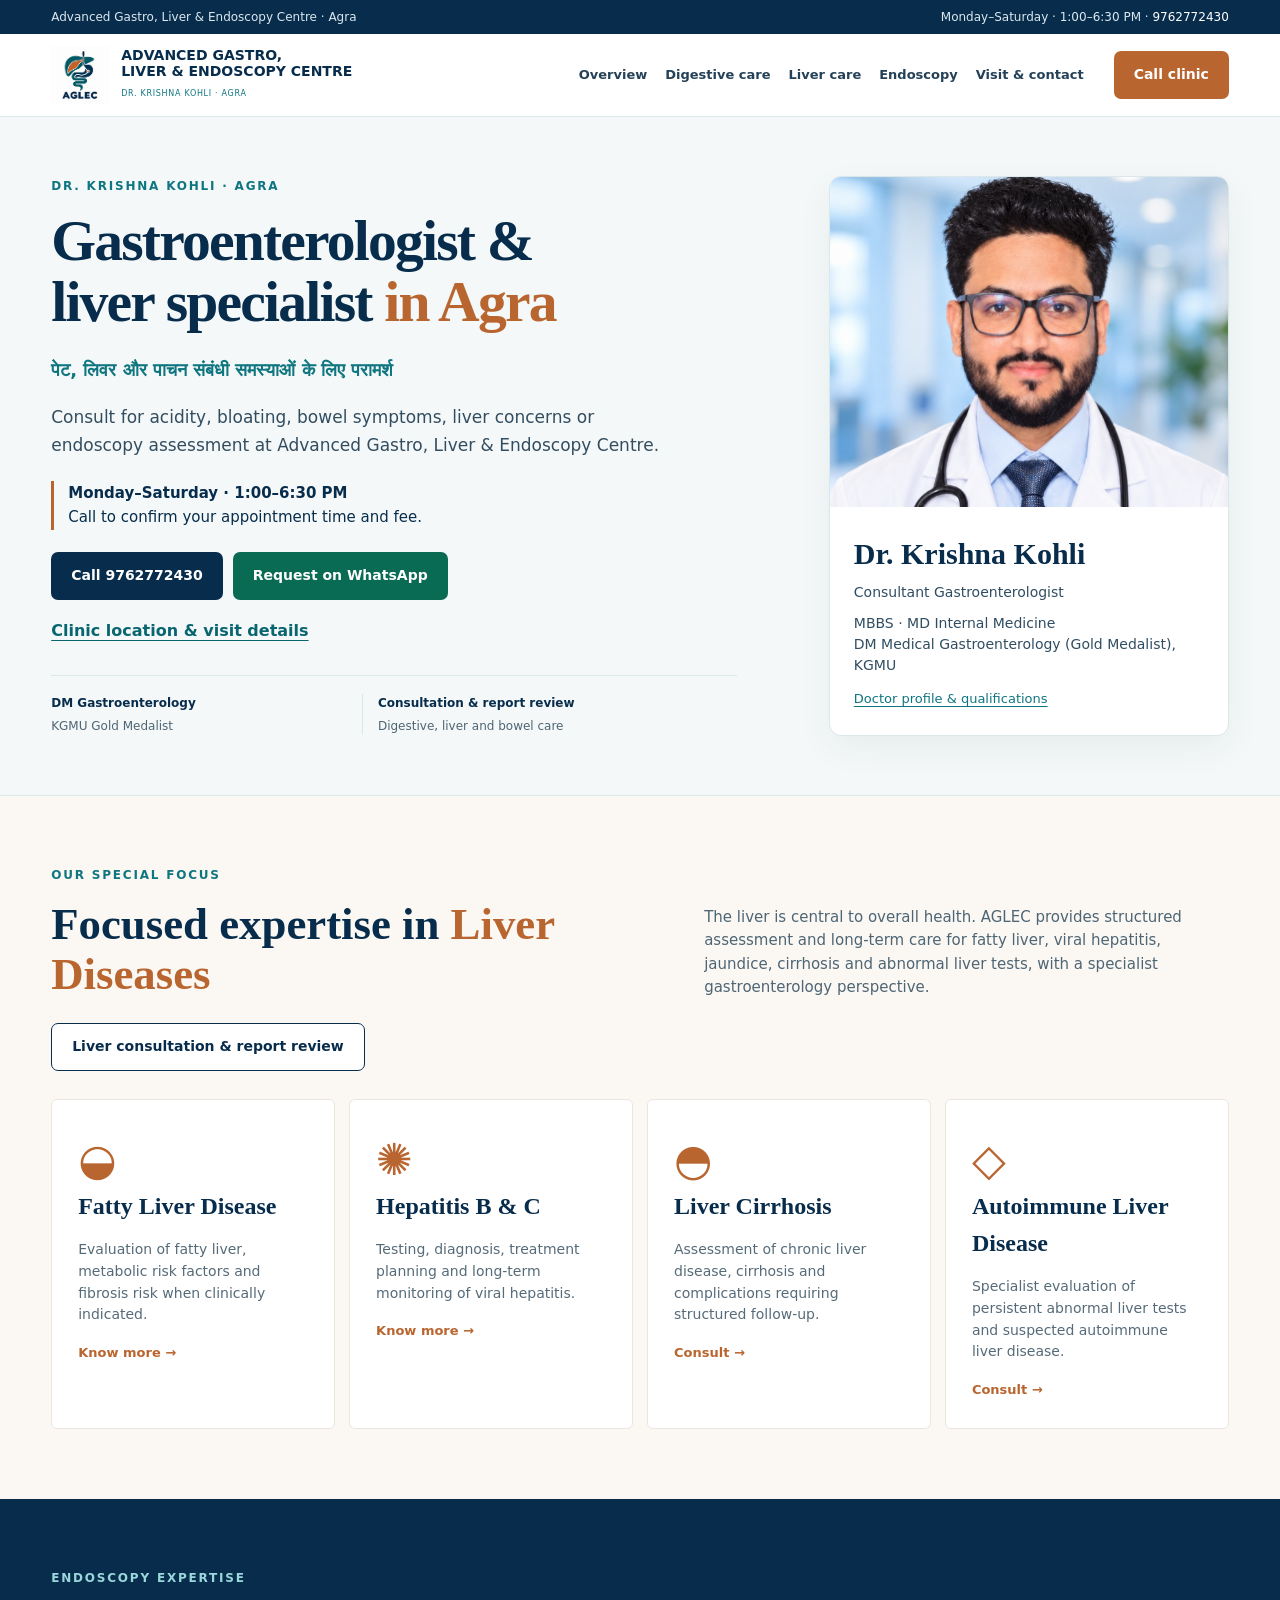
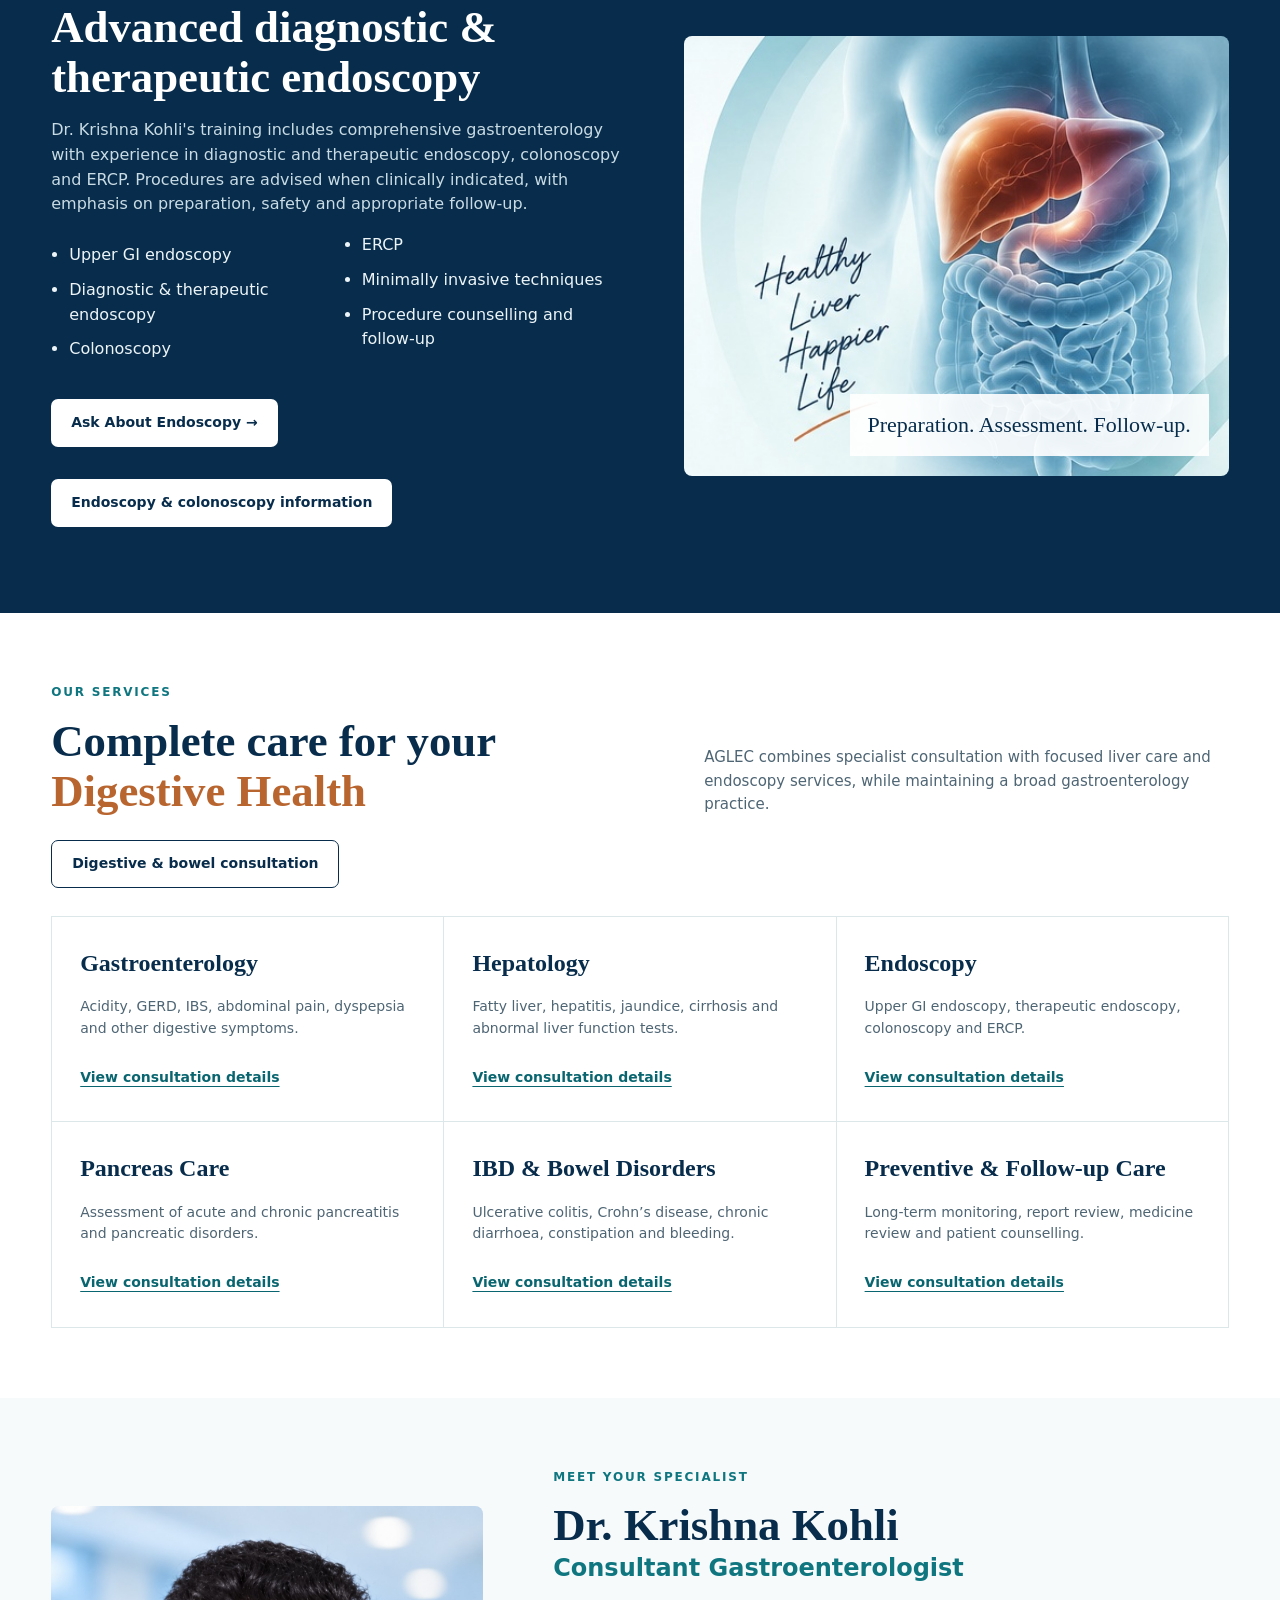
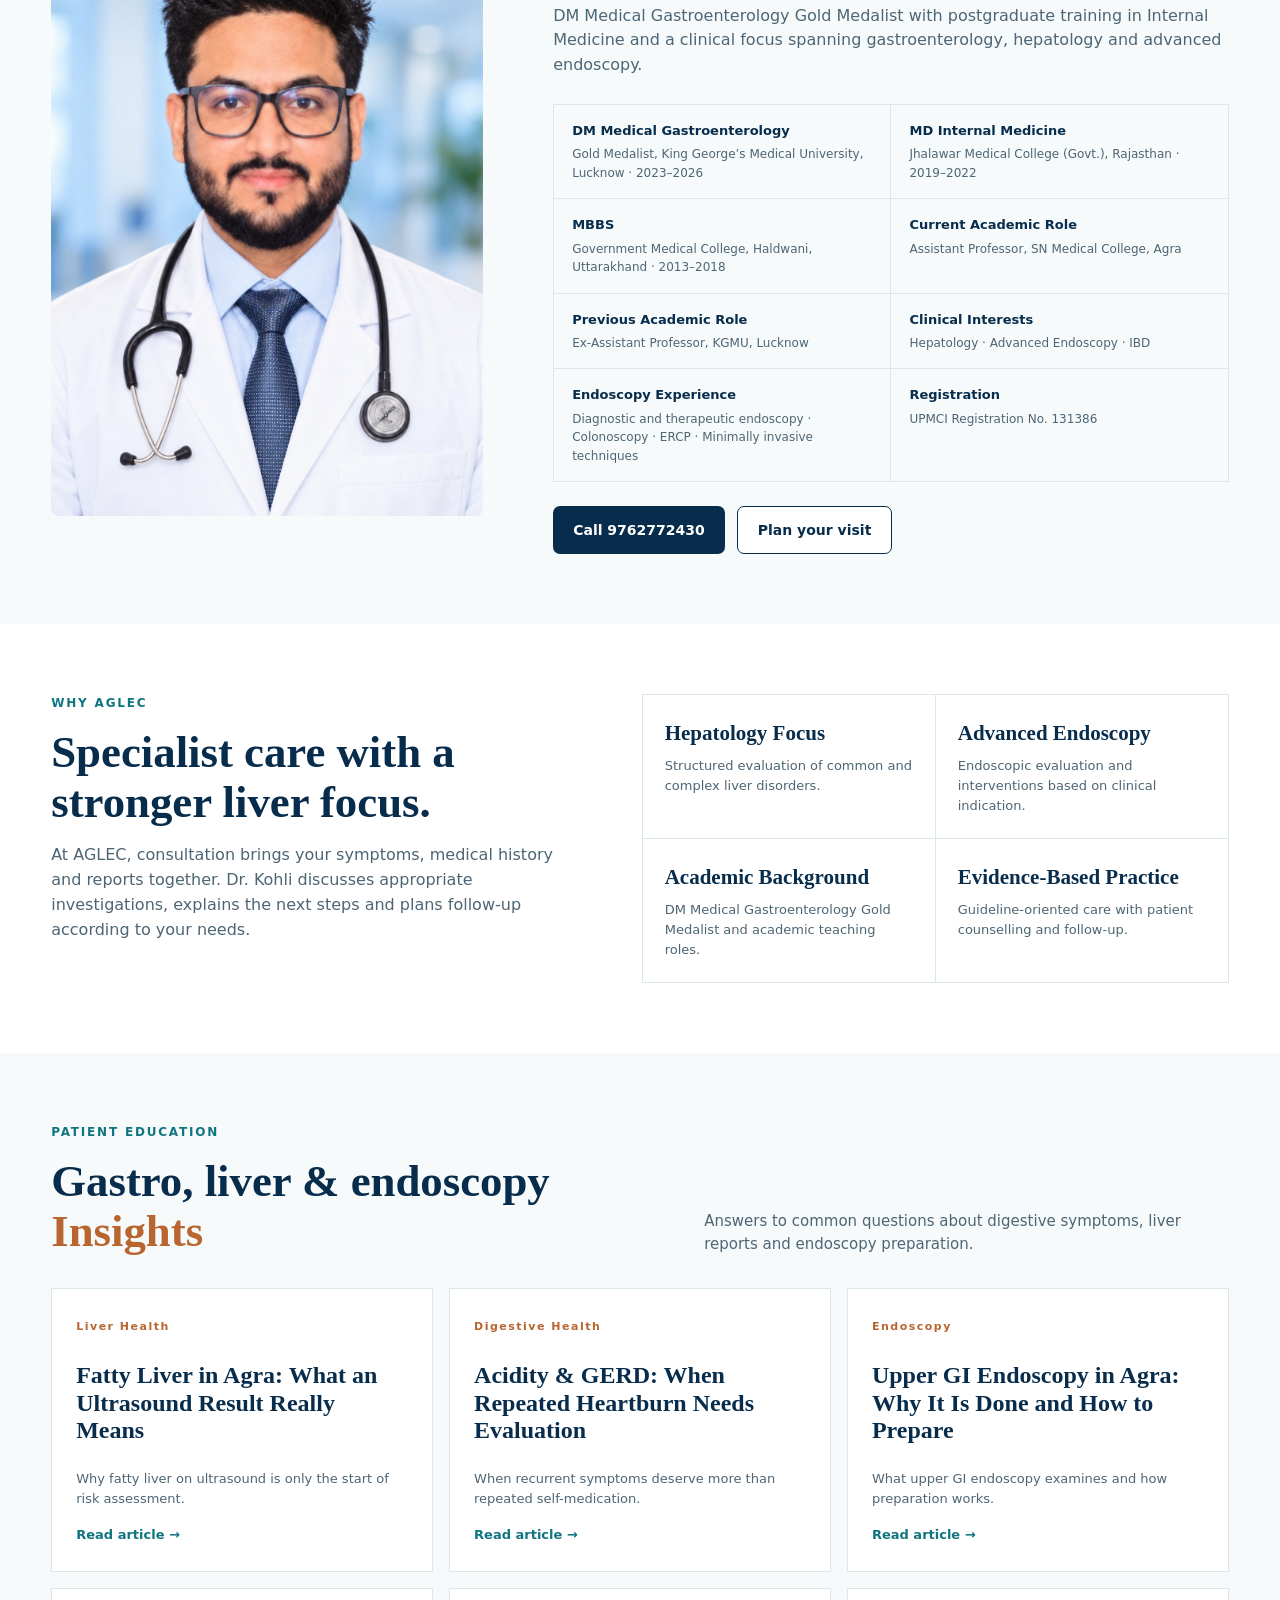
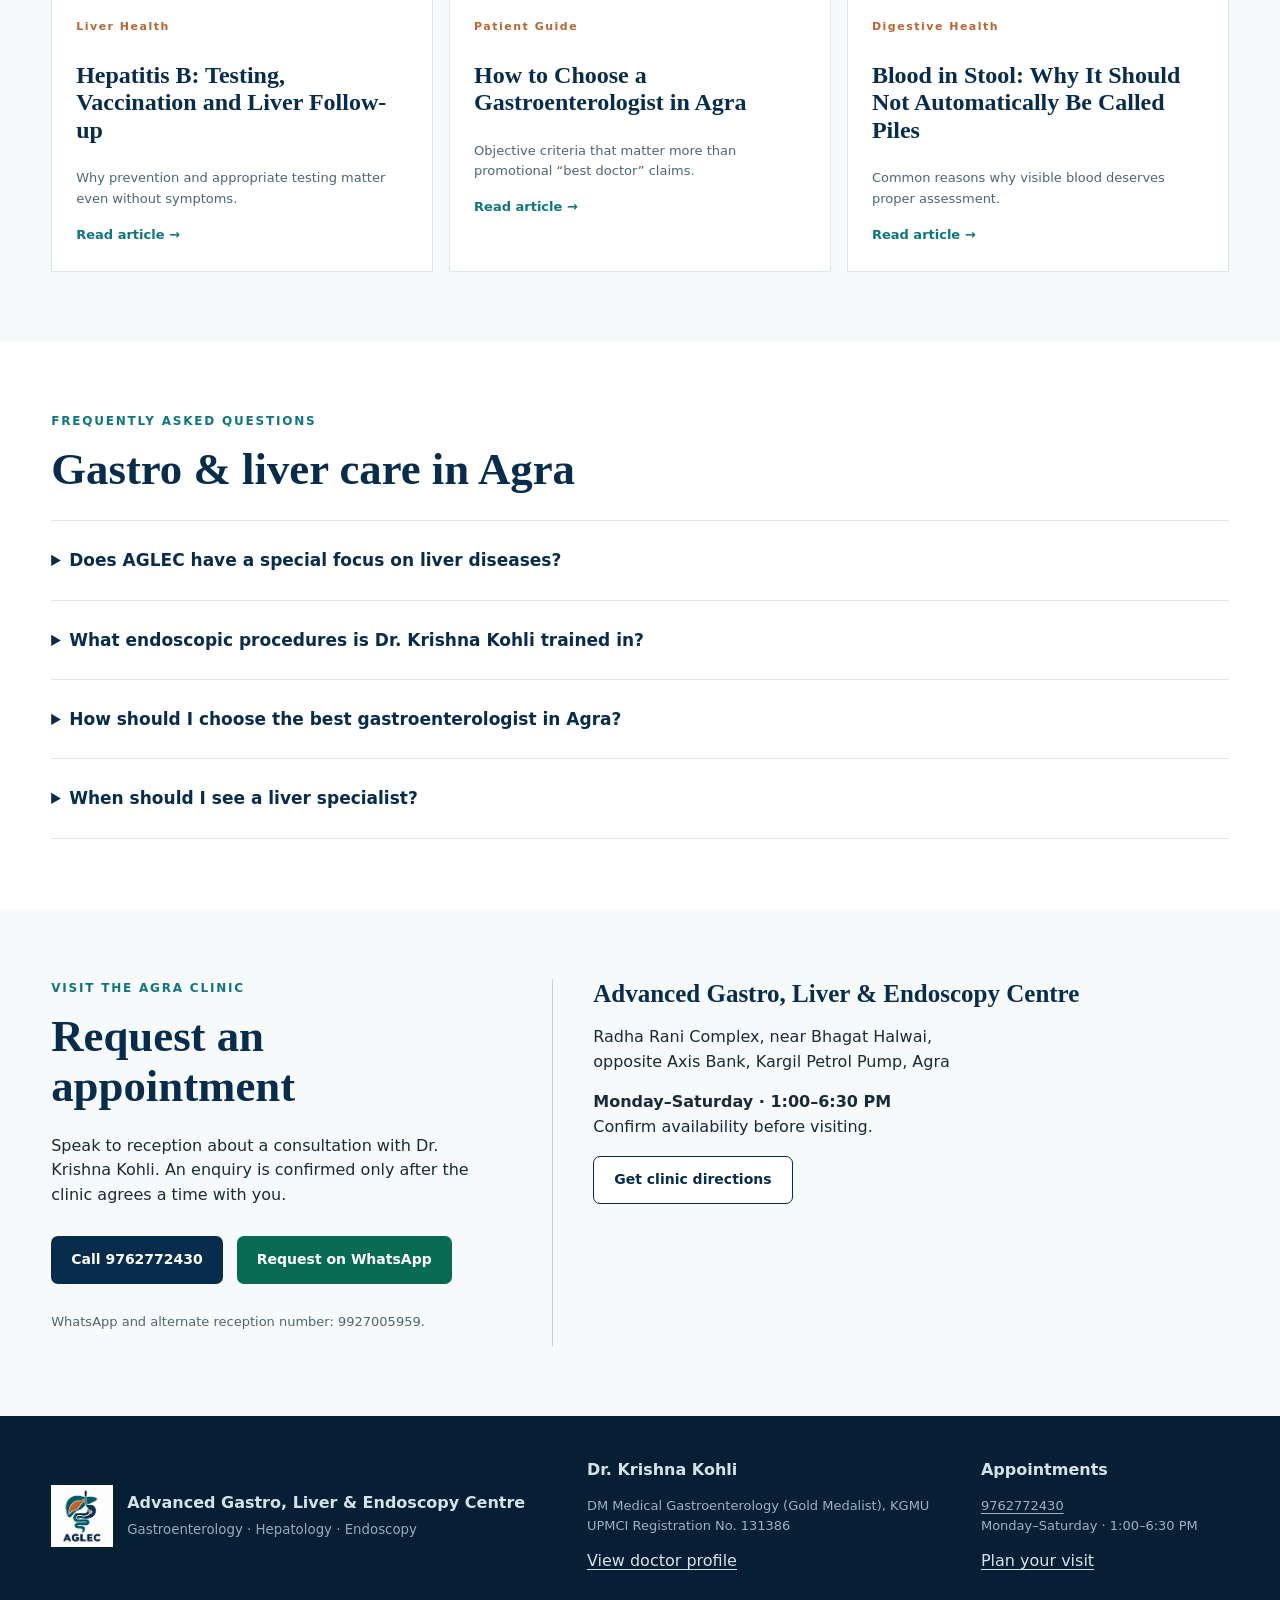
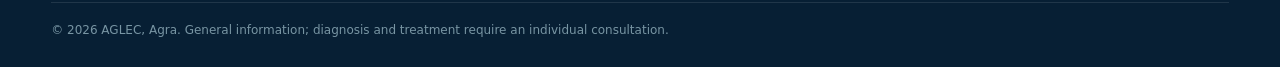
==== commit 558d0b81: "Improve Dr Kohli consultation pages and clinic contact routes Add digestive, liver, endoscopy and co" ====
--- a/index.html
+++ b/index.html
@@ -1,68 +1,26 @@
-<!doctype html>
+<!DOCTYPE html>
+
 <html lang="en-IN">
-<head>
-<!-- Google Ads tag for Midas Touch account 460-178-3897. -->
-<script async src="https://www.googletagmanager.com/gtag/js?id=AW-622603961"></script>
-<script>
-  window.dataLayer = window.dataLayer || [];
-  function gtag(){dataLayer.push(arguments);}
-  gtag('js', new Date());
-  gtag('config', 'AW-622603961');
-</script>
+<head><meta charset="utf-8"/><meta content="width=device-width, initial-scale=1, viewport-fit=cover" name="viewport"/><meta content="#082d4c" name="theme-color"/><meta content="index,follow,max-image-preview:large" name="robots"/><title>Gastroenterologist in Agra | Dr. Krishna Kohli | AGLEC</title><meta content="Consult Dr. Krishna Kohli for digestive, liver and bowel concerns in Agra. Monday–Saturday, 1–6:30 PM. Call 9762772430 for appointments." name="description"/><link href="https://www.bestgastroenterologistinagra.com/" rel="canonical"/><meta content="website" property="og:type"/><meta content="Gastroenterologist in Agra | Dr. Krishna Kohli | AGLEC" property="og:title"/><meta content="Consult Dr. Krishna Kohli for digestive, liver and bowel concerns in Agra. Monday–Saturday, 1–6:30 PM. Call 9762772430 for appointments." property="og:description"/><meta content="https://www.bestgastroenterologistinagra.com/" property="og:url"/><meta content="https://www.bestgastroenterologistinagra.com/dr-krishna-kohli.jpg" property="og:image"/><link href="aglec-logo.jpg" rel="icon"/><link href="styles.css?v=20261111-1" rel="stylesheet"/><script defer="" src="script.js?v=20261111-1"></script><script type="application/ld+json">{"@context": "https://schema.org", "@graph": [{"@type": "WebSite", "@id": "https://www.bestgastroenterologistinagra.com/#website", "url": "https://www.bestgastroenterologistinagra.com/", "name": "Advanced Gastro, Liver & Endoscopy Centre", "alternateName": "AGLEC", "inLanguage": "en-IN"}, {"@type": "MedicalClinic", "@id": "https://www.bestgastroenterologistinagra.com/#clinic", "name": "Advanced Gastro, Liver & Endoscopy Centre", "alternateName": "AGLEC", "url": "https://www.bestgastroenterologistinagra.com/", "image": "https://www.bestgastroenterologistinagra.com/aglec-logo.jpg", "telephone": "+91-9762772430", "medicalSpecialty": ["Gastroenterology", "Hepatology"], "address": {"@type": "PostalAddress", "streetAddress": "Radha Rani Complex, Near Bhagat Halwai, Opp. Axis Bank, Kargil Petrol Pump", "addressLocality": "Agra", "addressRegion": "Uttar Pradesh", "addressCountry": "IN"}, "contactPoint": [{"@type": "ContactPoint", "telephone": "+91-9762772430", "contactType": "appointments"}, {"@type": "ContactPoint", "telephone": "+91-9927005959", "contactType": "alternate contact"}], "openingHoursSpecification": [{"@type": "OpeningHoursSpecification", "dayOfWeek": ["Monday", "Tuesday", "Wednesday", "Thursday", "Friday", "Saturday"], "opens": "13:00", "closes": "18:30"}], "employee": {"@id": "https://www.bestgastroenterologistinagra.com/#doctor"}}, {"@type": "Physician", "@id": "https://www.bestgastroenterologistinagra.com/#doctor", "name": "Dr. Krishna Kohli", "image": "https://www.bestgastroenterologistinagra.com/dr-krishna-kohli.jpg", "medicalSpecialty": ["Gastroenterology", "Hepatology"], "description": "Consultant Gastroenterologist. MBBS, MD (Internal Medicine), DM Medical Gastroenterology (Gold Medalist), KGMU. Assistant Professor, SN Medical College, Agra. Ex-Assistant Professor, KGMU. Experience in diagnostic and therapeutic endoscopy, colonoscopy and ERCP. UPMCI Registration No. 131386.", "worksFor": {"@id": "https://www.bestgastroenterologistinagra.com/#clinic"}}]}</script></head>
+<body><a class="skip-link" href="#main-content">Skip to content</a>
+<div class="topbar"><div class="wrap topbar-row"><span>Advanced Gastro, Liver &amp; Endoscopy Centre · Agra</span><span>Monday–Saturday · 1:00–6:30 PM · <a href="tel:+919762772430">9762772430</a></span></div></div>
+<header class="header"><div class="wrap header-row"><a aria-label="AGLEC home" class="brand" href="index.html"><img alt="AGLEC" height="58" src="aglec-logo.jpg" width="58"/><div><strong>ADVANCED GASTRO,<br/>LIVER &amp; ENDOSCOPY CENTRE</strong><small>DR. KRISHNA KOHLI · AGRA</small></div></a><nav aria-label="Main navigation" class="desktop-nav"><a href="index.html">Overview</a><a href="digestive-care-agra.html">Digestive care</a><a href="liver-specialist-agra.html">Liver care</a><a href="endoscopy-agra.html">Endoscopy</a><a href="contact.html">Visit &amp; contact</a></nav><a class="book top-book" href="tel:+919762772430">Call clinic</a><button aria-controls="mobileMenu" aria-expanded="false" aria-label="Open menu" class="menu-btn" id="menuBtn" type="button">Menu</button></div><nav aria-label="Mobile navigation" class="mobile-menu" id="mobileMenu"><a href="index.html">Overview</a><a href="digestive-care-agra.html">Digestive care</a><a href="liver-specialist-agra.html">Liver care</a><a href="endoscopy-agra.html">Endoscopy</a><a href="contact.html">Visit &amp; contact</a></nav></header>
 
-<meta charset="utf-8">
-<meta name="viewport" content="width=device-width,initial-scale=1,viewport-fit=cover">
-<meta name="theme-color" content="#082d4c">
-<meta name="robots" content="index,follow,max-image-preview:large,max-snippet:-1,max-video-preview:-1">
-<title>Gastroenterologist & Liver Specialist in Agra | AGLEC</title>
-<meta name="description" content="Advanced Gastro, Liver & Endoscopy Centre (AGLEC), Agra offers specialist gastroenterology, liver disease and endoscopy care with Dr. Krishna Kohli, DM Medical Gastroenterology (Gold Medalist), KGMU.">
-<link rel="canonical" href="https://www.bestgastroenterologistinagra.com/">
-<meta property="og:title" content="Advanced Gastro, Liver & Endoscopy Centre | AGLEC Agra">
-<meta property="og:description" content="Specialist gastroenterology, hepatology, liver disease and advanced endoscopy care in Agra.">
-<meta property="og:type" content="website">
-<meta property="og:url" content="https://www.bestgastroenterologistinagra.com/">
-<meta property="og:image" content="https://www.bestgastroenterologistinagra.com/dr-krishna-kohli.jpg">
-<link rel="preconnect" href="https://fonts.googleapis.com">
-<link rel="preconnect" href="https://fonts.gstatic.com" crossorigin>
-<link rel="preload" as="style" href="https://fonts.googleapis.com/css2?family=DM+Sans:wght@400;500;600;700&family=Source+Serif+4:opsz,wght@8..60,600;8..60,700&display=swap" onload="this.onload=null;this.rel='stylesheet'">
-<noscript><link href="https://fonts.googleapis.com/css2?family=DM+Sans:wght@400;500;600;700&family=Source+Serif+4:opsz,wght@8..60,600;8..60,700&display=swap" rel="stylesheet"></noscript>
-<link rel="stylesheet" href="styles.css?v=20261006">
-<link rel="icon" href="aglec-logo.jpg">
-<script type="application/ld+json">
-{
-  "@context":"https://schema.org",
-  "@graph":[
-    {"@type":"WebSite","@id":"https://www.bestgastroenterologistinagra.com/#website","url":"https://www.bestgastroenterologistinagra.com/","name":"Advanced Gastro, Liver & Endoscopy Centre","alternateName":"AGLEC","inLanguage":"en-IN"},
-    {"@type":"MedicalClinic","@id":"https://www.bestgastroenterologistinagra.com/#clinic","name":"Advanced Gastro, Liver & Endoscopy Centre","alternateName":"AGLEC","url":"https://www.bestgastroenterologistinagra.com/","image":"https://www.bestgastroenterologistinagra.com/aglec-logo.jpg","telephone":"+91-9762772430","medicalSpecialty":["Gastroenterology","Hepatology"],"address":{"@type":"PostalAddress","streetAddress":"Radha Rani Complex, Near Bhagat Halwai, Opp. Axis Bank, Kargil Petrol Pump","addressLocality":"Agra","addressRegion":"Uttar Pradesh","addressCountry":"IN"},"contactPoint":[{"@type":"ContactPoint","telephone":"+91-9762772430","contactType":"appointments"},{"@type":"ContactPoint","telephone":"+91-9927005959","contactType":"alternate contact"}],"openingHoursSpecification":[{"@type":"OpeningHoursSpecification","dayOfWeek":["Monday","Tuesday","Wednesday","Thursday","Friday","Saturday"],"opens":"13:00","closes":"18:30"}],"employee":{"@id":"https://www.bestgastroenterologistinagra.com/#doctor"}},
-    {"@type":"Physician","@id":"https://www.bestgastroenterologistinagra.com/#doctor","name":"Dr. Krishna Kohli","image":"https://www.bestgastroenterologistinagra.com/dr-krishna-kohli.jpg","medicalSpecialty":["Gastroenterology","Hepatology"],"description":"Consultant Gastroenterologist. MBBS, MD (Internal Medicine), DM Medical Gastroenterology (Gold Medalist), KGMU. Assistant Professor, SN Medical College, Agra. Ex-Assistant Professor, KGMU. Experience in diagnostic and therapeutic endoscopy, colonoscopy and ERCP. UPMCI Registration No. 131386.","worksFor":{"@id":"https://www.bestgastroenterologistinagra.com/#clinic"}}
-  ]
-}
-</script>
-</head>
-<body>
-<div class="topbar"><div class="wrap topbar-row"><span>Radha Rani Complex, Near Bhagat Halwai, Opp. Axis Bank, Kargil Petrol Pump, Agra</span><span>Mon–Sat · 1:00–6:30 PM &nbsp; · &nbsp; <a href="tel:+919762772430">+91 9762772430</a> &nbsp; · &nbsp; <a href="tel:+919927005959">+91 9927005959</a></span></div></div>
-<header class="header"><div class="wrap header-row">
-<a class="brand" href="#home"><img src="aglec-logo.jpg" alt="AGLEC logo"><div><strong>ADVANCED GASTRO,<br>LIVER & ENDOSCOPY CENTRE</strong><small>EXPERTISE · COMPASSION · HEALTHIER TOMORROWS</small></div></a>
-<nav class="desktop-nav"><a href="#home">Home</a><a href="#about">About</a><a href="#services">Services</a><a href="#liver">Liver Care</a><a href="#endoscopy">Endoscopy</a><a href="#doctor">Doctor</a><a href="#blogs">Blog</a><a href="#contact">Contact</a></nav>
-<a class="book top-book" href="tel:+919762772430">Call to Book Appointment <span>→</span></a>
-<button class="menu-btn" id="menuBtn" aria-label="Open menu" aria-expanded="false">☰</button>
-</div><nav class="mobile-menu" id="mobileMenu"><a href="#about">About</a><a href="#services">Services</a><a href="#liver">Liver Care</a><a href="#endoscopy">Endoscopy</a><a href="#doctor">Dr. Krishna Kohli</a><a href="#blogs">Blog</a><a href="#contact">Contact</a></nav></header>
-<main id="home">
-<section class="hero"><div class="wrap hero-grid">
-<div class="hero-copy"><div class="eyebrow">SPECIALIST CARE FOR A HEALTHIER TOMORROW</div><h1>Gastroenterologist &<br>Liver Specialist<br><span>in Agra</span></h1><p class="hero-doctor"><strong>Dr. Krishna Kohli</strong><br>DM Gastroenterology (Gold Medalist), KGMU</p><p>Consult for acidity, stomach pain, liver concerns and endoscopy assessment. Call the clinic to request an appointment.</p><div class="actions"><a class="book" href="tel:+919762772430">Call to Book Appointment <span>→</span></a><a class="outline" href="#services">Explore Services <span>→</span></a></div><div class="hero-features"><div><b>Expert & Personalised Care</b></div><div><b>Advanced Endoscopy</b></div><div><b>Evidence-Based Treatment</b></div><div><b>Convenient Agra Location</b></div></div></div>
-<div class="hero-visual"><img class="hero-anatomy" src="digestive-hero.jpg" alt="Digestive system and liver illustration"><div class="doctor-card"><img src="dr-krishna-kohli.jpg" alt="Dr Krishna Kohli" width="1229" height="1536" fetchpriority="high" decoding="async"><div class="doctor-card-copy"><h2>Dr. Krishna Kohli</h2><p>Consultant Gastroenterologist<br>Hepatologist & Advanced Endoscopist</p><ul><li>DM Medical Gastroenterology (Gold Medalist), KGMU</li><li>Assistant Professor, SN Medical College, Agra</li><li>UPMCI Registration No. 131386</li></ul></div></div></div>
-</div></section>
-<section id="liver" class="section liver"><div class="wrap"><div class="section-head"><div><div class="eyebrow">OUR SPECIAL FOCUS</div><h2>Focused expertise in <span>Liver Diseases</span></h2></div><p>The liver is central to overall health. AGLEC provides structured assessment and long-term care for fatty liver, viral hepatitis, jaundice, cirrhosis and abnormal liver tests, with a specialist gastroenterology perspective.</p></div><div class="liver-grid"><article><div class="big-icon">◒</div><h3>Fatty Liver Disease</h3><p>Evaluation of fatty liver, metabolic risk factors and fibrosis risk when clinically indicated.</p><a href="blog-fatty-liver-agra.html">Know more →</a></article><article><div class="big-icon">✺</div><h3>Hepatitis B & C</h3><p>Testing, diagnosis, treatment planning and long-term monitoring of viral hepatitis.</p><a href="blog-hepatitis-b-liver-care.html">Know more →</a></article><article><div class="big-icon">◓</div><h3>Liver Cirrhosis</h3><p>Assessment of chronic liver disease, cirrhosis and complications requiring structured follow-up.</p><a href="#contact">Consult →</a></article><article><div class="big-icon">◇</div><h3>Autoimmune Liver Disease</h3><p>Specialist evaluation of persistent abnormal liver tests and suspected autoimmune liver disease.</p><a href="#contact">Consult →</a></article></div></div></section>
-<section id="endoscopy" class="section endoscopy"><div class="wrap endoscopy-grid"><div><div class="eyebrow light">ENDOSCOPY EXPERTISE</div><h2>Advanced diagnostic & therapeutic endoscopy</h2><p>Dr. Krishna Kohli's training includes comprehensive gastroenterology with experience in diagnostic and therapeutic endoscopy, colonoscopy and ERCP. Procedures are advised when clinically indicated, with emphasis on preparation, safety and appropriate follow-up.</p><ul class="ticks"><li>Upper GI endoscopy</li><li>Diagnostic & therapeutic endoscopy</li><li>Colonoscopy</li><li>ERCP</li><li>Minimally invasive techniques</li><li>Procedure counselling and follow-up</li></ul><a class="light-btn" href="tel:+919762772430">Ask About Endoscopy →</a></div><div class="endoscopy-media"><img src="digestive-hero.jpg" alt="Endoscopy and digestive care illustration"><div class="endoscopy-note">Precision. Safety. Better outcomes.</div></div></div></section>
-<section id="services" class="section services"><div class="wrap"><div class="section-head"><div><div class="eyebrow">OUR SERVICES</div><h2>Complete care for your <span>Digestive Health</span></h2></div><p>AGLEC combines specialist consultation with focused liver care and endoscopy services, while maintaining a broad gastroenterology practice.</p></div><div class="service-grid"><article><h3>Gastroenterology</h3><p>Acidity, GERD, IBS, abdominal pain, dyspepsia and other digestive symptoms.</p></article><article><h3>Hepatology</h3><p>Fatty liver, hepatitis, jaundice, cirrhosis and abnormal liver function tests.</p></article><article><h3>Endoscopy</h3><p>Upper GI endoscopy, therapeutic endoscopy, colonoscopy and ERCP.</p></article><article><h3>Pancreas Care</h3><p>Assessment of acute and chronic pancreatitis and pancreatic disorders.</p></article><article><h3>IBD & Bowel Disorders</h3><p>Ulcerative colitis, Crohn’s disease, chronic diarrhoea, constipation and bleeding.</p></article><article><h3>Preventive & Follow-up Care</h3><p>Long-term monitoring, report review, medicine review and patient counselling.</p></article></div></div></section>
-<section id="doctor" class="section doctor-section"><div class="wrap doctor-grid"><div class="portrait"><img src="dr-krishna-kohli.jpg" alt="Dr Krishna Kohli" width="1229" height="1536" loading="lazy" decoding="async"></div><div><div class="eyebrow">MEET YOUR SPECIALIST</div><h2>Dr. Krishna Kohli</h2><h3 class="doctor-subtitle">Consultant Gastroenterologist</h3><p class="doctor-intro">DM Medical Gastroenterology Gold Medalist with postgraduate training in Internal Medicine and a clinical focus spanning gastroenterology, hepatology and advanced endoscopy.</p><div class="credential-grid"><div><strong>DM Medical Gastroenterology</strong><span>Gold Medalist, King George’s Medical University, Lucknow · 2023–2026</span></div><div><strong>MD Internal Medicine</strong><span>Jhalawar Medical College (Govt.), Rajasthan · 2019–2022</span></div><div><strong>MBBS</strong><span>Government Medical College, Haldwani, Uttarakhand · 2013–2018</span></div><div><strong>Current Academic Role</strong><span>Assistant Professor, SN Medical College, Agra</span></div><div><strong>Previous Academic Role</strong><span>Ex-Assistant Professor, KGMU, Lucknow</span></div><div><strong>Clinical Interests</strong><span>Hepatology · Advanced Endoscopy · IBD</span></div><div><strong>Endoscopy Experience</strong><span>Diagnostic and therapeutic endoscopy · Colonoscopy · ERCP · Minimally invasive techniques</span></div><div><strong>Registration</strong><span>UPMCI Registration No. 131386</span></div></div><div class="doctor-actions"><a class="book" href="tel:+919762772430">Book Appointment →</a><a class="outline" href="tel:+919927005959">Call +91 9927005959</a></div></div></div></section>
-<section id="about" class="section about"><div class="wrap two-col"><div><div class="eyebrow">WHY AGLEC</div><h2>Specialist care with a stronger liver focus.</h2><p>AGLEC is a centre-first practice built around gastroenterology, liver disease and endoscopic care. Its clinical model prioritises appropriate investigation, clear explanation and continuity of care rather than unnecessary testing.</p></div><div class="principles"><div><strong>Hepatology Focus</strong><span>Structured evaluation of common and complex liver disorders.</span></div><div><strong>Advanced Endoscopy</strong><span>Endoscopic evaluation and interventions based on clinical indication.</span></div><div><strong>Academic Background</strong><span>DM Medical Gastroenterology Gold Medalist and academic teaching roles.</span></div><div><strong>Evidence-Based Practice</strong><span>Guideline-oriented care with patient counselling and follow-up.</span></div></div></div></section>
-<section id="blogs" class="section blogs"><div class="wrap"><div class="section-head"><div><div class="eyebrow">PATIENT EDUCATION</div><h2>Gastro, liver & endoscopy <span>Insights</span></h2></div><p>Useful articles written around common patient questions and local search intent, without keyword stuffing or unsupported claims.</p></div><div class="blog-grid"><article><span>Liver Health</span><h3>Fatty Liver in Agra: What an Ultrasound Result Really Means</h3><p>Why fatty liver on ultrasound is only the start of risk assessment.</p><a href="blog-fatty-liver-agra.html">Read article →</a></article><article><span>Digestive Health</span><h3>Acidity & GERD: When Repeated Heartburn Needs Evaluation</h3><p>When recurrent symptoms deserve more than repeated self-medication.</p><a href="blog-acidity-gerd-agra.html">Read article →</a></article><article><span>Endoscopy</span><h3>Upper GI Endoscopy in Agra: Why It Is Done and How to Prepare</h3><p>What upper GI endoscopy examines and how preparation works.</p><a href="blog-endoscopy-agra.html">Read article →</a></article><article><span>Liver Health</span><h3>Hepatitis B: Testing, Vaccination and Liver Follow-up</h3><p>Why prevention and appropriate testing matter even without symptoms.</p><a href="blog-hepatitis-b-liver-care.html">Read article →</a></article><article><span>Patient Guide</span><h3>How to Choose a Gastroenterologist in Agra</h3><p>Objective criteria that matter more than promotional “best doctor” claims.</p><a href="blog-choose-gastroenterologist-agra.html">Read article →</a></article><article><span>Digestive Health</span><h3>Blood in Stool: Why It Should Not Automatically Be Called Piles</h3><p>Common reasons why visible blood deserves proper assessment.</p><a href="blog-blood-in-stool.html">Read article →</a></article></div></div></section>
-<section class="section faq"><div class="wrap"><div class="eyebrow">FREQUENTLY ASKED QUESTIONS</div><h2>Gastro & liver care in Agra</h2><details><summary>Does AGLEC have a special focus on liver diseases?</summary><p>Yes. Liver care is a major focus area, including fatty liver, viral hepatitis, jaundice, chronic liver disease, cirrhosis and abnormal liver function tests.</p></details><details><summary>What endoscopic procedures is Dr. Krishna Kohli trained in?</summary><p>His CV documents experience in diagnostic and therapeutic endoscopy, colonoscopy and ERCP, along with advanced endoscopy and minimally invasive techniques.</p></details><details><summary>How should I choose the best gastroenterologist in Agra?</summary><p>Rather than relying on a “best” claim, assess recognised specialist qualifications, registration, relevant experience, communication and availability of appropriate investigations or endoscopy.</p></details><details><summary>When should I see a liver specialist?</summary><p>Persistent abnormal liver tests, fatty liver with metabolic risk factors, hepatitis, jaundice or concern for chronic liver disease may justify specialist evaluation.</p></details></div></section>
-<section id="contact" class="section contact"><div class="wrap contact-grid"><div><div class="eyebrow">CONTACT</div><h2>Visit AGLEC</h2><div class="contact-lines"><p><strong>Advanced Gastro, Liver & Endoscopy Centre</strong></p><p>Radha Rani Complex, Near Bhagat Halwai,<br>Opp. Axis Bank, Kargil Petrol Pump, Agra</p><p><strong>Appointments:</strong> <a href="tel:+919762772430">+91 9762772430</a></p><p><strong>Alternate:</strong> <a href="tel:+919927005959">+91 9927005959</a></p><p><strong>Consultation:</strong> Monday–Saturday · 1:00–6:30 PM</p></div><div class="actions"><a class="book" href="tel:+919762772430">Book Appointment →</a><a class="whatsapp" href="https://wa.me/919927005959" target="_blank" rel="noopener">WhatsApp →</a></div></div><iframe title="AGLEC location" src="https://www.google.com/maps?q=Kargil%20Petrol%20Pump%20Agra&output=embed" loading="lazy"></iframe></div></section>
+
+<main id="main-content">
+<section class="hero" id="home"><div class="wrap hero-grid"><div class="hero-copy"><div class="eyebrow">DR. KRISHNA KOHLI · AGRA</div><h1>Gastroenterologist &amp;<br/>liver specialist <span>in Agra</span></h1><p class="hindi" lang="hi">पेट, लिवर और पाचन संबंधी समस्याओं के लिए परामर्श</p><p>Consult for acidity, bloating, bowel symptoms, liver concerns or endoscopy assessment at Advanced Gastro, Liver &amp; Endoscopy Centre.</p><p class="hero-hours"><strong>Monday–Saturday · 1:00–6:30 PM</strong><br/>Call to confirm your appointment time and fee.</p><div class="actions"><a class="book" href="tel:+919762772430">Call 9762772430</a><a class="whatsapp" href="https://wa.me/919927005959?text=Hello%2C%20I%20would%20like%20to%20request%20an%20appointment%20with%20Dr.%20Krishna%20Kohli%20at%20AGLEC%2C%20Agra.%20Please%20confirm%20the%20consultation%20time%20and%20fee." rel="noopener" target="_blank">Request on WhatsApp</a></div><a class="text-link" href="contact.html">Clinic location &amp; visit details</a><div class="hero-features"><div><b>DM Gastroenterology</b><span>KGMU Gold Medalist</span></div><div><b>Consultation &amp; report review</b><span>Digestive, liver and bowel care</span></div></div></div><div class="hero-visual"><div class="doctor-card"><img alt="Dr. Krishna Kohli" decoding="async" fetchpriority="high" height="1536" src="dr-krishna-kohli.jpg" width="1229"/><div class="doctor-card-copy"><h2>Dr. Krishna Kohli</h2><p>Consultant Gastroenterologist</p><p>MBBS · MD Internal Medicine<br/>DM Medical Gastroenterology (Gold Medalist), KGMU</p><a href="#doctor">Doctor profile &amp; qualifications</a></div></div></div></div></section>
+<section class="section liver" id="liver"><div class="wrap"><div class="section-head"><div><div class="eyebrow">OUR SPECIAL FOCUS</div><h2>Focused expertise in <span>Liver Diseases</span></h2></div><p>The liver is central to overall health. AGLEC provides structured assessment and long-term care for fatty liver, viral hepatitis, jaundice, cirrhosis and abnormal liver tests, with a specialist gastroenterology perspective.</p></div><div class="section-action"><a class="outline" href="liver-specialist-agra.html">Liver consultation &amp; report review</a></div><div class="liver-grid"><article><div class="big-icon">◒</div><h3>Fatty Liver Disease</h3><p>Evaluation of fatty liver, metabolic risk factors and fibrosis risk when clinically indicated.</p><a href="blog-fatty-liver-agra.html">Know more →</a></article><article><div class="big-icon">✺</div><h3>Hepatitis B &amp; C</h3><p>Testing, diagnosis, treatment planning and long-term monitoring of viral hepatitis.</p><a href="blog-hepatitis-b-liver-care.html">Know more →</a></article><article><div class="big-icon">◓</div><h3>Liver Cirrhosis</h3><p>Assessment of chronic liver disease, cirrhosis and complications requiring structured follow-up.</p><a href="#contact">Consult →</a></article><article><div class="big-icon">◇</div><h3>Autoimmune Liver Disease</h3><p>Specialist evaluation of persistent abnormal liver tests and suspected autoimmune liver disease.</p><a href="#contact">Consult →</a></article></div></div></section>
+<section class="section endoscopy" id="endoscopy"><div class="wrap endoscopy-grid"><div><div class="eyebrow light">ENDOSCOPY EXPERTISE</div><h2>Advanced diagnostic &amp; therapeutic endoscopy</h2><p>Dr. Krishna Kohli's training includes comprehensive gastroenterology with experience in diagnostic and therapeutic endoscopy, colonoscopy and ERCP. Procedures are advised when clinically indicated, with emphasis on preparation, safety and appropriate follow-up.</p><ul class="ticks"><li>Upper GI endoscopy</li><li>Diagnostic &amp; therapeutic endoscopy</li><li>Colonoscopy</li><li>ERCP</li><li>Minimally invasive techniques</li><li>Procedure counselling and follow-up</li></ul><a class="light-btn" href="tel:+919762772430">Ask About Endoscopy →</a><p><a class="light-btn" href="endoscopy-agra.html">Endoscopy &amp; colonoscopy information</a></p></div><div class="endoscopy-media"><img alt="Endoscopy and digestive care illustration" height="460" loading="lazy" src="digestive-hero.jpg" width="505"/><div class="endoscopy-note">Preparation. Assessment. Follow-up.</div></div></div></section>
+<section class="section services" id="services"><div class="wrap"><div class="section-head"><div><div class="eyebrow">OUR SERVICES</div><h2>Complete care for your <span>Digestive Health</span></h2></div><p>AGLEC combines specialist consultation with focused liver care and endoscopy services, while maintaining a broad gastroenterology practice.</p></div><div class="section-action"><a class="outline" href="digestive-care-agra.html">Digestive &amp; bowel consultation</a></div><div class="service-grid"><article><h3>Gastroenterology</h3><p>Acidity, GERD, IBS, abdominal pain, dyspepsia and other digestive symptoms.</p><a class="text-link" href="digestive-care-agra.html">View consultation details</a></article><article><h3>Hepatology</h3><p>Fatty liver, hepatitis, jaundice, cirrhosis and abnormal liver function tests.</p><a class="text-link" href="liver-specialist-agra.html">View consultation details</a></article><article><h3>Endoscopy</h3><p>Upper GI endoscopy, therapeutic endoscopy, colonoscopy and ERCP.</p><a class="text-link" href="endoscopy-agra.html">View consultation details</a></article><article><h3>Pancreas Care</h3><p>Assessment of acute and chronic pancreatitis and pancreatic disorders.</p><a class="text-link" href="contact.html">View consultation details</a></article><article><h3>IBD &amp; Bowel Disorders</h3><p>Ulcerative colitis, Crohn’s disease, chronic diarrhoea, constipation and bleeding.</p><a class="text-link" href="digestive-care-agra.html">View consultation details</a></article><article><h3>Preventive &amp; Follow-up Care</h3><p>Long-term monitoring, report review, medicine review and patient counselling.</p><a class="text-link" href="contact.html">View consultation details</a></article></div></div></section>
+<section class="section doctor-section" id="doctor"><div class="wrap doctor-grid"><div class="portrait"><img alt="Dr Krishna Kohli" decoding="async" height="1536" loading="lazy" src="dr-krishna-kohli.jpg" width="1229"/></div><div><div class="eyebrow">MEET YOUR SPECIALIST</div><h2>Dr. Krishna Kohli</h2><h3 class="doctor-subtitle">Consultant Gastroenterologist</h3><p class="doctor-intro">DM Medical Gastroenterology Gold Medalist with postgraduate training in Internal Medicine and a clinical focus spanning gastroenterology, hepatology and advanced endoscopy.</p><div class="credential-grid"><div><strong>DM Medical Gastroenterology</strong><span>Gold Medalist, King George’s Medical University, Lucknow · 2023–2026</span></div><div><strong>MD Internal Medicine</strong><span>Jhalawar Medical College (Govt.), Rajasthan · 2019–2022</span></div><div><strong>MBBS</strong><span>Government Medical College, Haldwani, Uttarakhand · 2013–2018</span></div><div><strong>Current Academic Role</strong><span>Assistant Professor, SN Medical College, Agra</span></div><div><strong>Previous Academic Role</strong><span>Ex-Assistant Professor, KGMU, Lucknow</span></div><div><strong>Clinical Interests</strong><span>Hepatology · Advanced Endoscopy · IBD</span></div><div><strong>Endoscopy Experience</strong><span>Diagnostic and therapeutic endoscopy · Colonoscopy · ERCP · Minimally invasive techniques</span></div><div><strong>Registration</strong><span>UPMCI Registration No. 131386</span></div></div><div class="doctor-actions"><a class="book" href="tel:+919762772430">Call 9762772430</a><a class="outline" href="contact.html">Plan your visit</a></div></div></div></section>
+<section class="section about" id="about"><div class="wrap two-col"><div><div class="eyebrow">WHY AGLEC</div><h2>Specialist care with a stronger liver focus.</h2><p>At AGLEC, consultation brings your symptoms, medical history and reports together. Dr. Kohli discusses appropriate investigations, explains the next steps and plans follow-up according to your needs.</p></div><div class="principles"><div><strong>Hepatology Focus</strong><span>Structured evaluation of common and complex liver disorders.</span></div><div><strong>Advanced Endoscopy</strong><span>Endoscopic evaluation and interventions based on clinical indication.</span></div><div><strong>Academic Background</strong><span>DM Medical Gastroenterology Gold Medalist and academic teaching roles.</span></div><div><strong>Evidence-Based Practice</strong><span>Guideline-oriented care with patient counselling and follow-up.</span></div></div></div></section>
+<section class="section blogs" id="blogs"><div class="wrap"><div class="section-head"><div><div class="eyebrow">PATIENT EDUCATION</div><h2>Gastro, liver &amp; endoscopy <span>Insights</span></h2></div><p>Answers to common questions about digestive symptoms, liver reports and endoscopy preparation.</p></div><div class="blog-grid"><article><span>Liver Health</span><h3>Fatty Liver in Agra: What an Ultrasound Result Really Means</h3><p>Why fatty liver on ultrasound is only the start of risk assessment.</p><a href="blog-fatty-liver-agra.html">Read article →</a></article><article><span>Digestive Health</span><h3>Acidity &amp; GERD: When Repeated Heartburn Needs Evaluation</h3><p>When recurrent symptoms deserve more than repeated self-medication.</p><a href="blog-acidity-gerd-agra.html">Read article →</a></article><article><span>Endoscopy</span><h3>Upper GI Endoscopy in Agra: Why It Is Done and How to Prepare</h3><p>What upper GI endoscopy examines and how preparation works.</p><a href="blog-endoscopy-agra.html">Read article →</a></article><article><span>Liver Health</span><h3>Hepatitis B: Testing, Vaccination and Liver Follow-up</h3><p>Why prevention and appropriate testing matter even without symptoms.</p><a href="blog-hepatitis-b-liver-care.html">Read article →</a></article><article><span>Patient Guide</span><h3>How to Choose a Gastroenterologist in Agra</h3><p>Objective criteria that matter more than promotional “best doctor” claims.</p><a href="blog-choose-gastroenterologist-agra.html">Read article →</a></article><article><span>Digestive Health</span><h3>Blood in Stool: Why It Should Not Automatically Be Called Piles</h3><p>Common reasons why visible blood deserves proper assessment.</p><a href="blog-blood-in-stool.html">Read article →</a></article></div></div></section>
+<section class="section faq"><div class="wrap"><div class="eyebrow">FREQUENTLY ASKED QUESTIONS</div><h2>Gastro &amp; liver care in Agra</h2><details><summary>Does AGLEC have a special focus on liver diseases?</summary><p>Yes. Liver care is a major focus area, including fatty liver, viral hepatitis, jaundice, chronic liver disease, cirrhosis and abnormal liver function tests.</p></details><details><summary>What endoscopic procedures is Dr. Krishna Kohli trained in?</summary><p>Dr. Krishna Kohli’s training includes diagnostic and therapeutic endoscopy, colonoscopy and ERCP. Ask about the procedure advised for you, preparation and availability.</p></details><details><summary>How should I choose the best gastroenterologist in Agra?</summary><p>Rather than relying on a “best” claim, assess recognised specialist qualifications, registration, relevant experience, communication and availability of appropriate investigations or endoscopy.</p></details><details><summary>When should I see a liver specialist?</summary><p>Persistent abnormal liver tests, fatty liver with metabolic risk factors, hepatitis, jaundice or concern for chronic liver disease may justify specialist evaluation.</p></details></div></section>
+<section class="section contact" id="contact"><div class="wrap contact-grid"><div><div class="eyebrow">VISIT THE AGRA CLINIC</div><h2>Request an appointment</h2><p>Speak to reception about a consultation with Dr. Krishna Kohli. An enquiry is confirmed only after the clinic agrees a time with you.</p><div class="actions"><a class="book" href="tel:+919762772430">Call 9762772430</a><a class="whatsapp" href="https://wa.me/919927005959?text=Hello%2C%20I%20would%20like%20to%20request%20an%20appointment%20with%20Dr.%20Krishna%20Kohli%20at%20AGLEC%2C%20Agra.%20Please%20confirm%20the%20consultation%20time%20and%20fee." rel="noopener" target="_blank">Request on WhatsApp</a></div><p class="small">WhatsApp and alternate reception number: <a href="tel:+919927005959">9927005959</a>.</p></div><div class="visit-details"><h3>Advanced Gastro, Liver &amp; Endoscopy Centre</h3><p>Radha Rani Complex, near Bhagat Halwai,<br/>opposite Axis Bank, Kargil Petrol Pump, Agra</p><p><strong>Monday–Saturday · 1:00–6:30 PM</strong><br/>Confirm availability before visiting.</p><a class="outline" href="https://www.google.com/maps/dir/?api=1&amp;destination=Dr.+Krishna+Kohli+-+DM+Gastroenterology+(Gold+Medalist)+KGMU,+Advanced+Superspeciality+Medical+Centre,+12+UGF,+Vijay+Business+World,+Near+Bhagat+Halwai,+Opp.+Kargil+Petrol+Pump,+Agra,+Uttar+Pradesh,+282007&amp;destination_place_id=ChIJNYV8R8t3dDkRwiCrJwYga7k" rel="noopener" target="_blank">Get clinic directions</a></div></div></section>
 </main>
-<footer><div class="wrap footer-grid"><div class="footer-brand"><img src="aglec-logo.jpg" alt="AGLEC logo"><div><strong>Advanced Gastro, Liver & Endoscopy Centre</strong><small>Gastroenterology · Hepatology · Endoscopy</small></div></div><div><strong>Dr. Krishna Kohli</strong><p>DM Medical Gastroenterology (Gold Medalist), KGMU<br>UPMCI Registration No. 131386</p></div><div><strong>Appointments</strong><p><a href="tel:+919762772430">+91 9762772430</a><br><a href="tel:+919927005959">+91 9927005959</a></p></div></div><div class="wrap copyright">© 2026 AGLEC, Agra. General health information only; individual diagnosis and treatment require consultation.</div></footer>
-<div class="mobile-actions"><a href="tel:+919762772430">Call<br><b>9762772430</b></a><a href="https://wa.me/919927005959" target="_blank" rel="noopener">WhatsApp<br><b>9927005959</b></a></div>
-<script src="script.js"></script>
-</body>
+
+
+
+<footer><div class="wrap footer-grid"><div class="footer-brand"><img alt="AGLEC" height="62" loading="lazy" src="aglec-logo.jpg" width="62"/><div><strong>Advanced Gastro, Liver &amp; Endoscopy Centre</strong><small>Gastroenterology · Hepatology · Endoscopy</small></div></div><div><strong>Dr. Krishna Kohli</strong><p>DM Medical Gastroenterology (Gold Medalist), KGMU<br/>UPMCI Registration No. 131386</p><a href="index.html#doctor">View doctor profile</a></div><div><strong>Appointments</strong><p><a href="tel:+919762772430">9762772430</a><br/>Monday–Saturday · 1:00–6:30 PM</p><a href="contact.html">Plan your visit</a></div></div><div class="wrap copyright">© 2026 AGLEC, Agra. General information; diagnosis and treatment require an individual consultation.</div></footer>
+<nav aria-label="Quick clinic contact" class="mobile-actions"><a href="tel:+919762772430">Call clinic<strong>9762772430</strong></a><a href="https://wa.me/919927005959?text=Hello%2C%20I%20would%20like%20to%20request%20an%20appointment%20with%20Dr.%20Krishna%20Kohli%20at%20AGLEC%2C%20Agra.%20Please%20confirm%20the%20consultation%20time%20and%20fee." rel="noopener" target="_blank">WhatsApp<strong>Appointment request</strong></a><a href="https://www.google.com/maps/dir/?api=1&amp;destination=Dr.+Krishna+Kohli+-+DM+Gastroenterology+(Gold+Medalist)+KGMU,+Advanced+Superspeciality+Medical+Centre,+12+UGF,+Vijay+Business+World,+Near+Bhagat+Halwai,+Opp.+Kargil+Petrol+Pump,+Agra,+Uttar+Pradesh,+282007&amp;destination_place_id=ChIJNYV8R8t3dDkRwiCrJwYga7k" rel="noopener" target="_blank">Directions<strong>Agra clinic</strong></a></nav></body>
 </html>
--- a/styles.css
+++ b/styles.css
@@ -1,7 +1,7 @@
-:root{--navy:#082d4c;--navy2:#0b3d63;--teal:#0f7680;--orange:#b9652f;--orange2:#e7a06f;--ink:#172b3b;--muted:#647482;--bg:#f7fafb;--line:#dce7ea;--white:#fff;--shadow:0 20px 50px rgba(11,45,73,.08)}*{box-sizing:border-box}html{scroll-behavior:smooth}body{margin:0;font-family:'DM Sans',sans-serif;color:var(--ink);background:#fff;line-height:1.55}a{color:inherit;text-decoration:none}img{max-width:100%;display:block}.wrap{width:min(1240px,92%);margin:auto}.topbar{background:var(--navy);color:#dbe8ef;font-size:12px}.topbar-row{min-height:34px;display:flex;align-items:center;justify-content:space-between;gap:20px}.topbar a{color:#fff}.header{position:sticky;top:0;z-index:30;background:rgba(255,255,255,.97);border-bottom:1px solid var(--line);backdrop-filter:blur(10px)}.header-row{min-height:82px;display:flex;align-items:center;gap:28px}.brand{display:flex;align-items:center;gap:12px;min-width:300px}.brand img{width:58px;height:58px;object-fit:contain}.brand strong{font-size:14px;line-height:1.15;color:var(--navy);display:block}.brand small{font-size:8px;letter-spacing:.8px;color:var(--teal)}.desktop-nav{display:flex;align-items:center;gap:22px;margin-left:auto}.desktop-nav a{font-size:13px;font-weight:600;color:#244157}.desktop-nav a:hover{color:var(--teal)}.book,.outline,.whatsapp,.light-btn{display:inline-flex;align-items:center;justify-content:center;gap:10px;min-height:48px;padding:0 22px;border-radius:7px;font-weight:700;font-size:14px;white-space:nowrap}.book{background:var(--navy);color:#fff}.book:hover{background:#0c436d}.top-book{background:var(--orange);margin-left:8px}.outline{border:1.5px solid var(--navy);color:var(--navy);background:#fff}.whatsapp{background:#118a6b;color:#fff}.menu-btn{display:none;margin-left:auto;background:none;border:0;font-size:28px;color:var(--navy)}.mobile-menu{display:none;background:white;border-top:1px solid var(--line);padding:10px 4% 18px}.mobile-menu a{display:block;padding:12px 0;border-bottom:1px solid #eef3f4;font-weight:600}.hero{background:linear-gradient(100deg,#fff 0%,#f6fbfc 53%,#e8f5f8 100%);overflow:hidden}.hero-grid{min-height:640px;display:grid;grid-template-columns:1fr 1.05fr;align-items:stretch}.hero-copy{padding:68px 44px 54px 0;align-self:center}.eyebrow{font-size:12px;font-weight:700;letter-spacing:3px;color:var(--teal);margin-bottom:14px}.eyebrow.light{color:#9ad7dc}.hero h1,.section h2,.doctor-section h2{font-family:'Source Serif 4',serif}.hero h1{font-size:clamp(46px,5vw,72px);line-height:.98;letter-spacing:-2px;color:var(--navy);margin:0 0 24px}.hero h1 span{color:var(--orange)}.hero-copy>p{font-size:17px;color:#334d60;max-width:640px}.actions{display:flex;gap:14px;flex-wrap:wrap;margin:28px 0}.hero-features{display:grid;grid-template-columns:repeat(4,1fr);gap:0;margin-top:30px;border-top:1px solid var(--line);padding-top:25px}.hero-features div{padding:0 15px;border-right:1px solid var(--line);font-size:12px;color:#3a5669}.hero-features div:first-child{padding-left:0}.hero-features div:last-child{border-right:0}.hero-visual{position:relative;min-height:640px;display:flex;align-items:stretch}.hero-anatomy{width:100%;height:100%;object-fit:cover;object-position:center}.doctor-card{position:absolute;right:18px;top:35px;width:300px;background:rgba(255,255,255,.95);border-radius:8px;box-shadow:var(--shadow);overflow:hidden}.doctor-card>img{height:245px;width:100%;object-fit:cover;object-position:center 20%}.doctor-card-copy{padding:16px 18px 18px}.doctor-card h2{font-family:'Source Serif 4',serif;color:var(--navy);margin:0;font-size:28px}.doctor-card p{margin:4px 0 10px;font-size:13px;color:#304d62}.doctor-card ul{margin:0;padding-left:18px;font-size:11px;color:#355064}.section{padding:84px 0}.section-head{display:grid;grid-template-columns:1fr .9fr;gap:70px;align-items:end;margin-bottom:32px}.section h2{font-size:clamp(36px,4vw,54px);line-height:1.05;color:var(--navy);margin:0}.section h2 span{color:var(--orange)}.section-head p{margin:0;color:var(--muted);font-size:15px}.liver{background:#fbf8f4}.liver-grid{display:grid;grid-template-columns:repeat(4,1fr);gap:14px}.liver-grid article{background:#fff;border:1px solid #ece6df;padding:26px;border-radius:6px}.big-icon{font-size:44px;color:var(--orange);height:52px}.liver-grid h3{font-family:'Source Serif 4',serif;font-size:24px;color:var(--navy);margin:10px 0}.liver-grid p{font-size:14px;color:#566b79}.liver-grid a{font-size:13px;color:var(--orange);font-weight:700}.endoscopy{background:var(--navy);color:#e9f2f6}.endoscopy-grid{display:grid;grid-template-columns:1fr .95fr;gap:60px;align-items:center}.endoscopy h2{color:#fff}.endoscopy p{color:#c9dbe4;font-size:16px}.ticks{columns:2;gap:30px;padding-left:18px;color:#edf5f8}.ticks li{break-inside:avoid;margin:10px 0}.light-btn{background:#fff;color:var(--navy);margin-top:16px}.endoscopy-media{position:relative}.endoscopy-media img{height:440px;width:100%;object-fit:cover;border-radius:8px;filter:saturate(.88)}.endoscopy-note{position:absolute;right:20px;bottom:20px;background:rgba(255,255,255,.9);color:var(--navy);padding:14px 18px;font-family:'Source Serif 4',serif;font-size:22px}.services{background:#fff}.service-grid{display:grid;grid-template-columns:repeat(3,1fr);border-top:1px solid var(--line);border-left:1px solid var(--line)}.service-grid article{padding:28px;border-right:1px solid var(--line);border-bottom:1px solid var(--line);min-height:170px}.service-grid h3{font-family:'Source Serif 4',serif;font-size:24px;color:var(--navy);margin:0 0 8px}.service-grid p{color:var(--muted);font-size:14px}.doctor-section{background:#f7fafb}.doctor-grid{display:grid;grid-template-columns:.78fr 1.22fr;gap:70px;align-items:center}.portrait{background:#eaf4f7;border-radius:8px;overflow:hidden}.portrait img{width:100%;height:610px;object-fit:cover;object-position:center 18%}.doctor-section h2{font-size:58px;margin:0;color:var(--navy)}.doctor-subtitle{color:var(--teal);font-size:24px;margin:0 0 10px}.doctor-intro{color:#4d6676;max-width:760px}.credential-grid{display:grid;grid-template-columns:1fr 1fr;border-top:1px solid var(--line);border-left:1px solid var(--line);margin-top:26px}.credential-grid div{padding:16px 18px;border-right:1px solid var(--line);border-bottom:1px solid var(--line)}.credential-grid strong,.credential-grid span{display:block}.credential-grid strong{color:var(--navy);font-size:13px}.credential-grid span{color:var(--muted);font-size:12px;margin-top:4px}.doctor-actions{display:flex;gap:12px;margin-top:24px}.about{background:#fff}.two-col{display:grid;grid-template-columns:1fr 1.15fr;gap:80px}.two-col p{color:var(--muted);font-size:16px}.principles{display:grid;grid-template-columns:1fr 1fr;border-top:1px solid var(--line);border-left:1px solid var(--line)}.principles div{padding:22px;border-right:1px solid var(--line);border-bottom:1px solid var(--line)}.principles strong,.principles span{display:block}.principles strong{font-family:'Source Serif 4',serif;color:var(--navy);font-size:21px}.principles span{font-size:13px;color:var(--muted);margin-top:6px}.blogs{background:#f7fafb}.blog-grid{display:grid;grid-template-columns:repeat(3,1fr);gap:16px}.blog-grid article{background:#fff;border:1px solid var(--line);padding:24px}.blog-grid span{font-size:11px;letter-spacing:1.5px;color:var(--orange);font-weight:700}.blog-grid h3{font-family:'Source Serif 4',serif;color:var(--navy);font-size:24px;line-height:1.15}.blog-grid p{color:var(--muted);font-size:13px}.blog-grid a{font-size:13px;color:var(--teal);font-weight:700}.faq details{border-top:1px solid var(--line);padding:18px 0}.faq summary{font-weight:700;color:var(--navy);cursor:pointer}.faq p{color:var(--muted);max-width:900px}.contact{background:#f7fafb}.contact-grid{display:grid;grid-template-columns:.8fr 1.2fr;gap:50px}.contact-lines p{color:#4f6776}.contact iframe{width:100%;height:430px;border:0;border-radius:8px}footer{background:#071f34;color:#d4e2e9;padding:42px 0 28px}.footer-grid{display:grid;grid-template-columns:1.4fr 1fr .7fr;gap:40px}.footer-brand{display:flex;gap:14px;align-items:center}.footer-brand img{width:62px;height:62px;object-fit:contain}.footer-brand strong,.footer-brand small{display:block}.footer-brand small{color:#93acb9;margin-top:4px}.footer-grid p{color:#9cb2be;font-size:13px}.copyright{border-top:1px solid rgba(255,255,255,.1);margin-top:28px;padding-top:18px;font-size:12px;color:#7895a3}.mobile-actions{display:none;position:fixed;left:0;right:0;bottom:0;z-index:50;grid-template-columns:1fr 1fr}.mobile-actions a{color:#fff;padding:11px 8px;text-align:center;font-size:12px}.mobile-actions a:first-child{background:var(--navy)}.mobile-actions a:last-child{background:#118a6b}
+:root{--navy:#082d4c;--navy2:#0b3d63;--teal:#0f7680;--orange:#b9652f;--orange2:#e7a06f;--ink:#172b3b;--muted:#647482;--bg:#f7fafb;--line:#dce7ea;--white:#fff;--shadow:0 20px 50px rgba(11,45,73,.08)}*{box-sizing:border-box}html{scroll-behavior:smooth}body{margin:0;font-family:system-ui,-apple-system,BlinkMacSystemFont,'Segoe UI',sans-serif;color:var(--ink);background:#fff;line-height:1.55}a{color:inherit;text-decoration:none}img{max-width:100%;display:block}.wrap{width:min(1240px,92%);margin:auto}.topbar{background:var(--navy);color:#dbe8ef;font-size:12px}.topbar-row{min-height:34px;display:flex;align-items:center;justify-content:space-between;gap:20px}.topbar a{color:#fff}.header{position:sticky;top:0;z-index:30;background:rgba(255,255,255,.97);border-bottom:1px solid var(--line);backdrop-filter:blur(10px)}.header-row{min-height:82px;display:flex;align-items:center;gap:28px}.brand{display:flex;align-items:center;gap:12px;min-width:300px}.brand img{width:58px;height:58px;object-fit:contain}.brand strong{font-size:14px;line-height:1.15;color:var(--navy);display:block}.brand small{font-size:8px;letter-spacing:.8px;color:var(--teal)}.desktop-nav{display:flex;align-items:center;gap:22px;margin-left:auto}.desktop-nav a{font-size:13px;font-weight:600;color:#244157}.desktop-nav a:hover{color:var(--teal)}.book,.outline,.whatsapp,.light-btn{display:inline-flex;align-items:center;justify-content:center;gap:10px;min-height:48px;padding:0 22px;border-radius:7px;font-weight:700;font-size:14px;white-space:nowrap}.book{background:var(--navy);color:#fff}.book:hover{background:#0c436d}.top-book{background:var(--orange);margin-left:8px}.outline{border:1.5px solid var(--navy);color:var(--navy);background:#fff}.whatsapp{background:#118a6b;color:#fff}.menu-btn{display:none;margin-left:auto;background:none;border:0;font-size:28px;color:var(--navy)}.mobile-menu{display:none;background:white;border-top:1px solid var(--line);padding:10px 4% 18px}.mobile-menu a{display:block;padding:12px 0;border-bottom:1px solid #eef3f4;font-weight:600}.hero{background:linear-gradient(100deg,#fff 0%,#f6fbfc 53%,#e8f5f8 100%);overflow:hidden}.hero-grid{min-height:640px;display:grid;grid-template-columns:1fr 1.05fr;align-items:stretch}.hero-copy{padding:68px 44px 54px 0;align-self:center}.eyebrow{font-size:12px;font-weight:700;letter-spacing:3px;color:var(--teal);margin-bottom:14px}.eyebrow.light{color:#9ad7dc}.hero h1,.section h2,.doctor-section h2{font-family:Georgia,'Times New Roman',serif}.hero h1{font-size:clamp(46px,5vw,72px);line-height:.98;letter-spacing:-2px;color:var(--navy);margin:0 0 24px}.hero h1 span{color:var(--orange)}.hero-copy>p{font-size:17px;color:#334d60;max-width:640px}.actions{display:flex;gap:14px;flex-wrap:wrap;margin:28px 0}.hero-features{display:grid;grid-template-columns:repeat(4,1fr);gap:0;margin-top:30px;border-top:1px solid var(--line);padding-top:25px}.hero-features div{padding:0 15px;border-right:1px solid var(--line);font-size:12px;color:#3a5669}.hero-features div:first-child{padding-left:0}.hero-features div:last-child{border-right:0}.hero-visual{position:relative;min-height:640px;display:flex;align-items:stretch}.hero-anatomy{width:100%;height:100%;object-fit:cover;object-position:center}.doctor-card{position:absolute;right:18px;top:35px;width:300px;background:rgba(255,255,255,.95);border-radius:8px;box-shadow:var(--shadow);overflow:hidden}.doctor-card>img{height:245px;width:100%;object-fit:cover;object-position:center 20%}.doctor-card-copy{padding:16px 18px 18px}.doctor-card h2{font-family:Georgia,'Times New Roman',serif;color:var(--navy);margin:0;font-size:28px}.doctor-card p{margin:4px 0 10px;font-size:13px;color:#304d62}.doctor-card ul{margin:0;padding-left:18px;font-size:11px;color:#355064}.section{padding:84px 0}.section-head{display:grid;grid-template-columns:1fr .9fr;gap:70px;align-items:end;margin-bottom:32px}.section h2{font-size:clamp(36px,4vw,54px);line-height:1.05;color:var(--navy);margin:0}.section h2 span{color:var(--orange)}.section-head p{margin:0;color:var(--muted);font-size:15px}.liver{background:#fbf8f4}.liver-grid{display:grid;grid-template-columns:repeat(4,1fr);gap:14px}.liver-grid article{background:#fff;border:1px solid #ece6df;padding:26px;border-radius:6px}.big-icon{font-size:44px;color:var(--orange);height:52px}.liver-grid h3{font-family:Georgia,'Times New Roman',serif;font-size:24px;color:var(--navy);margin:10px 0}.liver-grid p{font-size:14px;color:#566b79}.liver-grid a{font-size:13px;color:var(--orange);font-weight:700}.endoscopy{background:var(--navy);color:#e9f2f6}.endoscopy-grid{display:grid;grid-template-columns:1fr .95fr;gap:60px;align-items:center}.endoscopy h2{color:#fff}.endoscopy p{color:#c9dbe4;font-size:16px}.ticks{columns:2;gap:30px;padding-left:18px;color:#edf5f8}.ticks li{break-inside:avoid;margin:10px 0}.light-btn{background:#fff;color:var(--navy);margin-top:16px}.endoscopy-media{position:relative}.endoscopy-media img{height:440px;width:100%;object-fit:cover;border-radius:8px;filter:saturate(.88)}.endoscopy-note{position:absolute;right:20px;bottom:20px;background:rgba(255,255,255,.9);color:var(--navy);padding:14px 18px;font-family:Georgia,'Times New Roman',serif;font-size:22px}.services{background:#fff}.service-grid{display:grid;grid-template-columns:repeat(3,1fr);border-top:1px solid var(--line);border-left:1px solid var(--line)}.service-grid article{padding:28px;border-right:1px solid var(--line);border-bottom:1px solid var(--line);min-height:170px}.service-grid h3{font-family:Georgia,'Times New Roman',serif;font-size:24px;color:var(--navy);margin:0 0 8px}.service-grid p{color:var(--muted);font-size:14px}.doctor-section{background:#f7fafb}.doctor-grid{display:grid;grid-template-columns:.78fr 1.22fr;gap:70px;align-items:center}.portrait{background:#eaf4f7;border-radius:8px;overflow:hidden}.portrait img{width:100%;height:610px;object-fit:cover;object-position:center 18%}.doctor-section h2{font-size:58px;margin:0;color:var(--navy)}.doctor-subtitle{color:var(--teal);font-size:24px;margin:0 0 10px}.doctor-intro{color:#4d6676;max-width:760px}.credential-grid{display:grid;grid-template-columns:1fr 1fr;border-top:1px solid var(--line);border-left:1px solid var(--line);margin-top:26px}.credential-grid div{padding:16px 18px;border-right:1px solid var(--line);border-bottom:1px solid var(--line)}.credential-grid strong,.credential-grid span{display:block}.credential-grid strong{color:var(--navy);font-size:13px}.credential-grid span{color:var(--muted);font-size:12px;margin-top:4px}.doctor-actions{display:flex;gap:12px;margin-top:24px}.about{background:#fff}.two-col{display:grid;grid-template-columns:1fr 1.15fr;gap:80px}.two-col p{color:var(--muted);font-size:16px}.principles{display:grid;grid-template-columns:1fr 1fr;border-top:1px solid var(--line);border-left:1px solid var(--line)}.principles div{padding:22px;border-right:1px solid var(--line);border-bottom:1px solid var(--line)}.principles strong,.principles span{display:block}.principles strong{font-family:Georgia,'Times New Roman',serif;color:var(--navy);font-size:21px}.principles span{font-size:13px;color:var(--muted);margin-top:6px}.blogs{background:#f7fafb}.blog-grid{display:grid;grid-template-columns:repeat(3,1fr);gap:16px}.blog-grid article{background:#fff;border:1px solid var(--line);padding:24px}.blog-grid span{font-size:11px;letter-spacing:1.5px;color:var(--orange);font-weight:700}.blog-grid h3{font-family:Georgia,'Times New Roman',serif;color:var(--navy);font-size:24px;line-height:1.15}.blog-grid p{color:var(--muted);font-size:13px}.blog-grid a{font-size:13px;color:var(--teal);font-weight:700}.faq details{border-top:1px solid var(--line);padding:18px 0}.faq summary{font-weight:700;color:var(--navy);cursor:pointer}.faq p{color:var(--muted);max-width:900px}.contact{background:#f7fafb}.contact-grid{display:grid;grid-template-columns:.8fr 1.2fr;gap:50px}.contact-lines p{color:#4f6776}.contact iframe{width:100%;height:430px;border:0;border-radius:8px}footer{background:#071f34;color:#d4e2e9;padding:42px 0 28px}.footer-grid{display:grid;grid-template-columns:1.4fr 1fr .7fr;gap:40px}.footer-brand{display:flex;gap:14px;align-items:center}.footer-brand img{width:62px;height:62px;object-fit:contain}.footer-brand strong,.footer-brand small{display:block}.footer-brand small{color:#93acb9;margin-top:4px}.footer-grid p{color:#9cb2be;font-size:13px}.copyright{border-top:1px solid rgba(255,255,255,.1);margin-top:28px;padding-top:18px;font-size:12px;color:#7895a3}.mobile-actions{display:none;position:fixed;left:0;right:0;bottom:0;z-index:50;grid-template-columns:1fr 1fr}.mobile-actions a{color:#fff;padding:11px 8px;text-align:center;font-size:12px}.mobile-actions a:first-child{background:var(--navy)}.mobile-actions a:last-child{background:#118a6b}
 @media(max-width:1080px){.desktop-nav{display:none}.top-book{display:none}.menu-btn{display:block}.brand{min-width:0}.hero-grid{grid-template-columns:1fr}.hero-copy{padding:52px 0 24px}.hero-visual{min-height:520px}.doctor-card{width:270px}.section-head,.endoscopy-grid,.doctor-grid,.two-col,.contact-grid{grid-template-columns:1fr}.liver-grid{grid-template-columns:1fr 1fr}.service-grid{grid-template-columns:1fr 1fr}.blog-grid{grid-template-columns:1fr 1fr}.portrait img{height:560px}.footer-grid{grid-template-columns:1fr 1fr}}
 @media(max-width:700px){body{padding-bottom:64px}.topbar{display:none}.header-row{min-height:72px}.brand img{width:48px;height:48px}.brand strong{font-size:11px}.brand small{font-size:6px}.mobile-menu.open{display:block}.hero-grid{display:block}.hero-copy{padding:42px 0 18px}.hero h1{font-size:43px}.hero-copy>p{font-size:15px}.hero-features{grid-template-columns:1fr 1fr;gap:16px}.hero-features div{border-right:0;padding:0}.hero-visual{min-height:auto;display:block}.hero-anatomy{height:310px}.doctor-card{position:relative;right:auto;top:auto;width:100%;margin-top:14px;display:grid;grid-template-columns:120px 1fr}.doctor-card>img{height:100%;min-height:185px}.doctor-card h2{font-size:23px}.section{padding:60px 0}.section-head{gap:16px}.section h2{font-size:38px}.liver-grid,.service-grid,.blog-grid,.credential-grid,.principles{grid-template-columns:1fr}.endoscopy-grid{gap:26px}.endoscopy-media img{height:300px}.ticks{columns:1}.portrait img{height:460px}.doctor-section h2{font-size:44px}.doctor-actions,.actions{display:grid;grid-template-columns:1fr}.book,.outline,.whatsapp,.light-btn{width:100%}.mobile-actions{display:grid}.footer-grid{grid-template-columns:1fr}.contact iframe{height:320px}.liver-grid article{padding:22px}.service-grid article{min-height:auto}.section-head p{font-size:14px}}
-.article{max-width:860px;padding:82px 0}.article h1{font-family:'Source Serif 4',serif;color:var(--navy);font-size:clamp(42px,6vw,68px);line-height:1.04;margin:0 0 18px}.article-deck{font-size:19px;color:#526a79;border-bottom:1px solid var(--line);padding-bottom:28px;margin-bottom:32px}.article h2{font-family:'Source Serif 4',serif;color:var(--navy);font-size:30px;margin:34px 0 10px}.article p{font-size:16px;color:#415b6b}.article-cta{margin-top:50px;background:#f6f8f9;border-left:4px solid var(--orange);padding:28px}.article-cta h2{margin-top:0}.article-note{font-size:12px!important;color:#738692!important;margin-top:28px}
+.article{max-width:860px;padding:82px 0}.article h1{font-family:Georgia,'Times New Roman',serif;color:var(--navy);font-size:clamp(42px,6vw,68px);line-height:1.04;margin:0 0 18px}.article-deck{font-size:19px;color:#526a79;border-bottom:1px solid var(--line);padding-bottom:28px;margin-bottom:32px}.article h2{font-family:Georgia,'Times New Roman',serif;color:var(--navy);font-size:30px;margin:34px 0 10px}.article p{font-size:16px;color:#415b6b}.article-cta{margin-top:50px;background:#f6f8f9;border-left:4px solid var(--orange);padding:28px}.article-cta h2{margin-top:0}.article-note{font-size:12px!important;color:#738692!important;margin-top:28px}
 
 /* Help mobile visitors reach the clinic and land below the sticky header. */
 section[id]{scroll-margin-top:100px}
@@ -9,3 +9,61 @@
 .hero-doctor strong{font-size:20px}
 .menu-btn{min-width:44px;min-height:44px}
 @media(max-width:700px){section[id]{scroll-margin-top:84px}.hero-copy{padding-top:28px}.hero h1{font-size:clamp(32px,9vw,40px)}.hero-copy>.hero-doctor{font-size:14px}.hero-doctor strong{font-size:18px}}
+
+/* Shared consultation layout and accessible contact routes. */
+:root{--muted:#4e6574}
+body{overflow-wrap:break-word}
+a:focus-visible,button:focus-visible,summary:focus-visible{outline:3px solid #b9652f;outline-offset:4px}
+.skip-link{position:fixed;z-index:100;left:16px;top:-100px;padding:12px 20px;background:#fff;border:2px solid var(--navy)}
+.skip-link:focus{top:12px}
+.header-row{gap:22px}.brand{min-width:272px}.brand small{letter-spacing:.7px;margin-top:5px}
+.desktop-nav{gap:18px}.desktop-nav a{padding:16px 0;font-size:13px}
+.book,.outline,.whatsapp,.light-btn{white-space:normal;text-align:center;line-height:1.4;padding:13px 20px}
+.whatsapp{background:#096b53}.menu-btn{font:700 14px system-ui,sans-serif;min-width:64px;border:1px solid var(--line);border-radius:6px;cursor:pointer}
+.mobile-menu.open{display:block}
+.hero{background:#f4f8f8;border-bottom:1px solid var(--line)}
+.hero-grid{grid-template-columns:minmax(0,1.35fr) minmax(0,.85fr);min-height:0;gap:60px;padding-top:48px;padding-bottom:48px;align-items:center}
+.hero-copy{padding:12px 0}.eyebrow{letter-spacing:1.8px}
+.hero h1{font-size:clamp(40px,4.5vw,65px);letter-spacing:-1.8px;line-height:1.07;margin-bottom:22px}
+.hero-copy>p{font-size:17px;line-height:1.65}.hero-copy>.hindi{color:var(--teal);font-size:18px;font-weight:600}
+.hero-copy>.hero-hours{font-size:15px;color:var(--navy);padding-left:14px;border-left:3px solid var(--orange);margin-top:22px}
+.hero-copy .actions{margin:22px 0 14px;gap:10px}.hero-visual{min-height:0;display:block}
+.doctor-card{position:static;width:100%;max-width:400px;margin-left:auto;border:1px solid var(--line);border-radius:12px;background:white;box-shadow:0 12px 35px rgba(11,45,73,.06)}
+.doctor-card>img{height:330px;object-fit:cover;object-position:center 18%}.doctor-card-copy{padding:24px}
+.doctor-card h2{font-size:30px}.doctor-card p{font-size:14px;line-height:1.5}.doctor-card a{font-size:13px;text-decoration:underline;text-underline-offset:3px;color:var(--teal)}
+.hero-features{grid-template-columns:1fr 1.2fr;margin-top:26px;padding-top:18px}.hero-features span{display:block;color:var(--muted);margin-top:4px}.hero-features b{color:var(--navy)}
+.text-link{color:#096670;text-decoration:underline;text-underline-offset:4px;font-weight:600;display:inline-block;padding:5px 0}
+.section-action{margin:-8px 0 28px}.section{padding:70px 0}.section h2{font-size:clamp(32px,3.5vw,48px);line-height:1.12}.service-grid a{margin-top:8px;font-size:14px}
+.small{font-size:13px!important;line-height:1.6;color:var(--muted)}
+.landing-grid{display:grid;grid-template-columns:minmax(0,1.2fr) minmax(0,.8fr);gap:64px;align-items:start;padding-top:52px;padding-bottom:52px}
+.landing-hero h1{font-size:clamp(38px,4.3vw,60px)}
+.appointment-card{background:white;padding:30px;border:1px solid var(--line);border-top:4px solid var(--teal);border-radius:8px}
+.appointment-card h2{font:600 28px/1.15 Georgia,serif;color:var(--navy);margin:0 0 8px}.appointment-card>p{margin:0 0 18px;font-size:14px;color:var(--muted)}
+.appointment-card dl{margin:20px 0}.appointment-card dl>div{border-top:1px solid var(--line);padding:14px 0}
+.appointment-card dt{font-size:12px;font-weight:700;color:var(--teal);margin-bottom:5px}.appointment-card dd{margin:0;font-size:15px;color:var(--navy)}
+.appointment-card dd span{color:var(--muted);font-size:12px}.appointment-card>a{width:100%;margin-bottom:10px}.appointment-card>.small{margin:10px 0 0}
+.care-grid{display:grid;grid-template-columns:repeat(3,minmax(0,1fr));gap:24px}.care-grid article{border-top:3px solid #b9652f;padding:20px 22px;background:#f8fafb}
+.care-grid h3,.step-grid h3,.visit-details h3{font:600 25px/1.2 Georgia,serif;color:var(--navy);margin:0 0 14px}
+.care-grid p,.step-grid p{margin-bottom:0;color:var(--muted);font-size:15px}.soft,.preparation{background:#f7f8f5}.preparation{border-top:1px solid var(--line);border-bottom:1px solid var(--line)}
+.step-grid{list-style:none;padding:0;margin:0;display:grid;grid-template-columns:repeat(3,minmax(0,1fr));gap:32px;counter-reset:step}
+.step-grid li{counter-increment:step;border-top:1px solid #cad6d9;padding-top:24px}.step-grid li::before{content:'0' counter(step);display:block;color:var(--teal);font-weight:700;font-size:13px;margin-bottom:12px}
+.narrow{max-width:880px}.faq h2{margin-bottom:26px}.faq summary{padding:8px 0;font-size:17px}.faq details:last-child{border-bottom:1px solid var(--line)}
+.urgent-note{background:#fff7ef;border-left:3px solid var(--orange);padding:20px 24px;margin-bottom:52px}.urgent-note p{margin:6px 0 0;font-size:14px}
+.visit-details{border-left:1px solid #c6d5da;padding-left:40px}.contact h2{margin-bottom:22px}.source-note{padding-top:24px;padding-bottom:24px;font-size:12px;color:var(--muted)}
+.source-note a{text-decoration:underline}.footer-grid a{text-decoration:underline;text-underline-offset:3px}
+.article h1{font-size:clamp(36px,5vw,58px);line-height:1.1}.article-cta p{font-size:15px}.article .actions{margin:20px 0 12px}
+.mobile-actions{border-top:1px solid var(--line);background:white;grid-template-columns:1fr 1.2fr 1fr;padding-bottom:env(safe-area-inset-bottom);box-shadow:0 -3px 16px rgba(8,45,76,.08)}
+.mobile-actions a{display:flex;min-height:62px;align-items:center;justify-content:center;flex-direction:column;background:#fff!important;color:var(--navy);font-size:12px;border-right:1px solid var(--line)}
+.mobile-actions a:first-child{background:var(--navy)!important;color:#fff}.mobile-actions a:nth-child(2){color:#096b53}.mobile-actions strong{font-size:10px;display:block;margin-top:3px}
+@media(max-width:1120px){.desktop-nav,.top-book{display:none}.menu-btn{display:block}.hero-grid,.landing-grid{gap:32px}.hero h1{font-size:46px}}
+@media(min-width:701px) and (max-width:1120px){.mobile-menu{columns:2}.topbar-row{font-size:11px}}
+@media(max-width:900px){.landing-grid{grid-template-columns:1fr}.hero-grid{grid-template-columns:minmax(0,1.2fr) minmax(0,.8fr)}.hero h1{font-size:39px}.doctor-card>img{height:280px}.doctor-card-copy{padding:20px}.doctor-card h2{font-size:25px}.care-grid{gap:16px}}
+@media(max-width:700px){
+body{padding-bottom:calc(64px + env(safe-area-inset-bottom))}.wrap{width:min(100% - 36px,1240px)}.brand{min-width:0;gap:9px}.brand strong{font-size:10px}.brand small{font-size:7px}.header-row{min-height:76px;gap:10px}.brand img{width:44px;height:44px}
+.hero-grid,.landing-grid{display:grid;grid-template-columns:1fr;gap:30px;padding-top:28px;padding-bottom:32px}.hero-copy{padding:0}.hero h1{font-size:clamp(34px,9vw,44px);letter-spacing:-1px}.hero-copy>p{font-size:16px}.hero-copy>.hindi{font-size:16px}.hero-hours{font-size:14px!important}.hero-features{font-size:12px}.hero .actions{grid-template-columns:1fr}.hero-visual{min-height:0}
+.doctor-card{margin:0;max-width:none;display:grid;grid-template-columns:minmax(90px,.7fr) minmax(0,1fr)}.doctor-card>img{height:100%;min-height:240px;object-position:50% 20%}.doctor-card-copy{padding:18px 14px}.doctor-card h2{font-size:24px}.doctor-card p,.doctor-card a{font-size:12px}
+.section{padding:48px 0}.section h2{font-size:34px}.care-grid,.step-grid{grid-template-columns:1fr}.care-grid article{padding:20px}.step-grid{gap:24px}.appointment-card{padding:24px}.visit-details{padding:24px 0 0;border-left:0;border-top:1px solid #c6d5da}.article{padding-top:36px}.article-cta{padding:22px}.article-deck{font-size:17px}.portrait img{height:auto;max-height:520px}.endoscopy-note{font:600 16px/1.4 system-ui,sans-serif;right:12px;left:12px;bottom:12px}.eyebrow{font-size:11px;letter-spacing:1.5px}
+}
+@media(max-width:360px){.brand strong{font-size:9px}.brand img{width:38px;height:38px}.brand small{font-size:6px}.menu-btn{min-width:50px;font-size:12px}}
+@media(max-width:1120px){body:not(.js-enabled) .mobile-menu{display:block}body:not(.js-enabled) .menu-btn{display:none}}
+@media(prefers-reduced-motion:reduce){html{scroll-behavior:auto}}
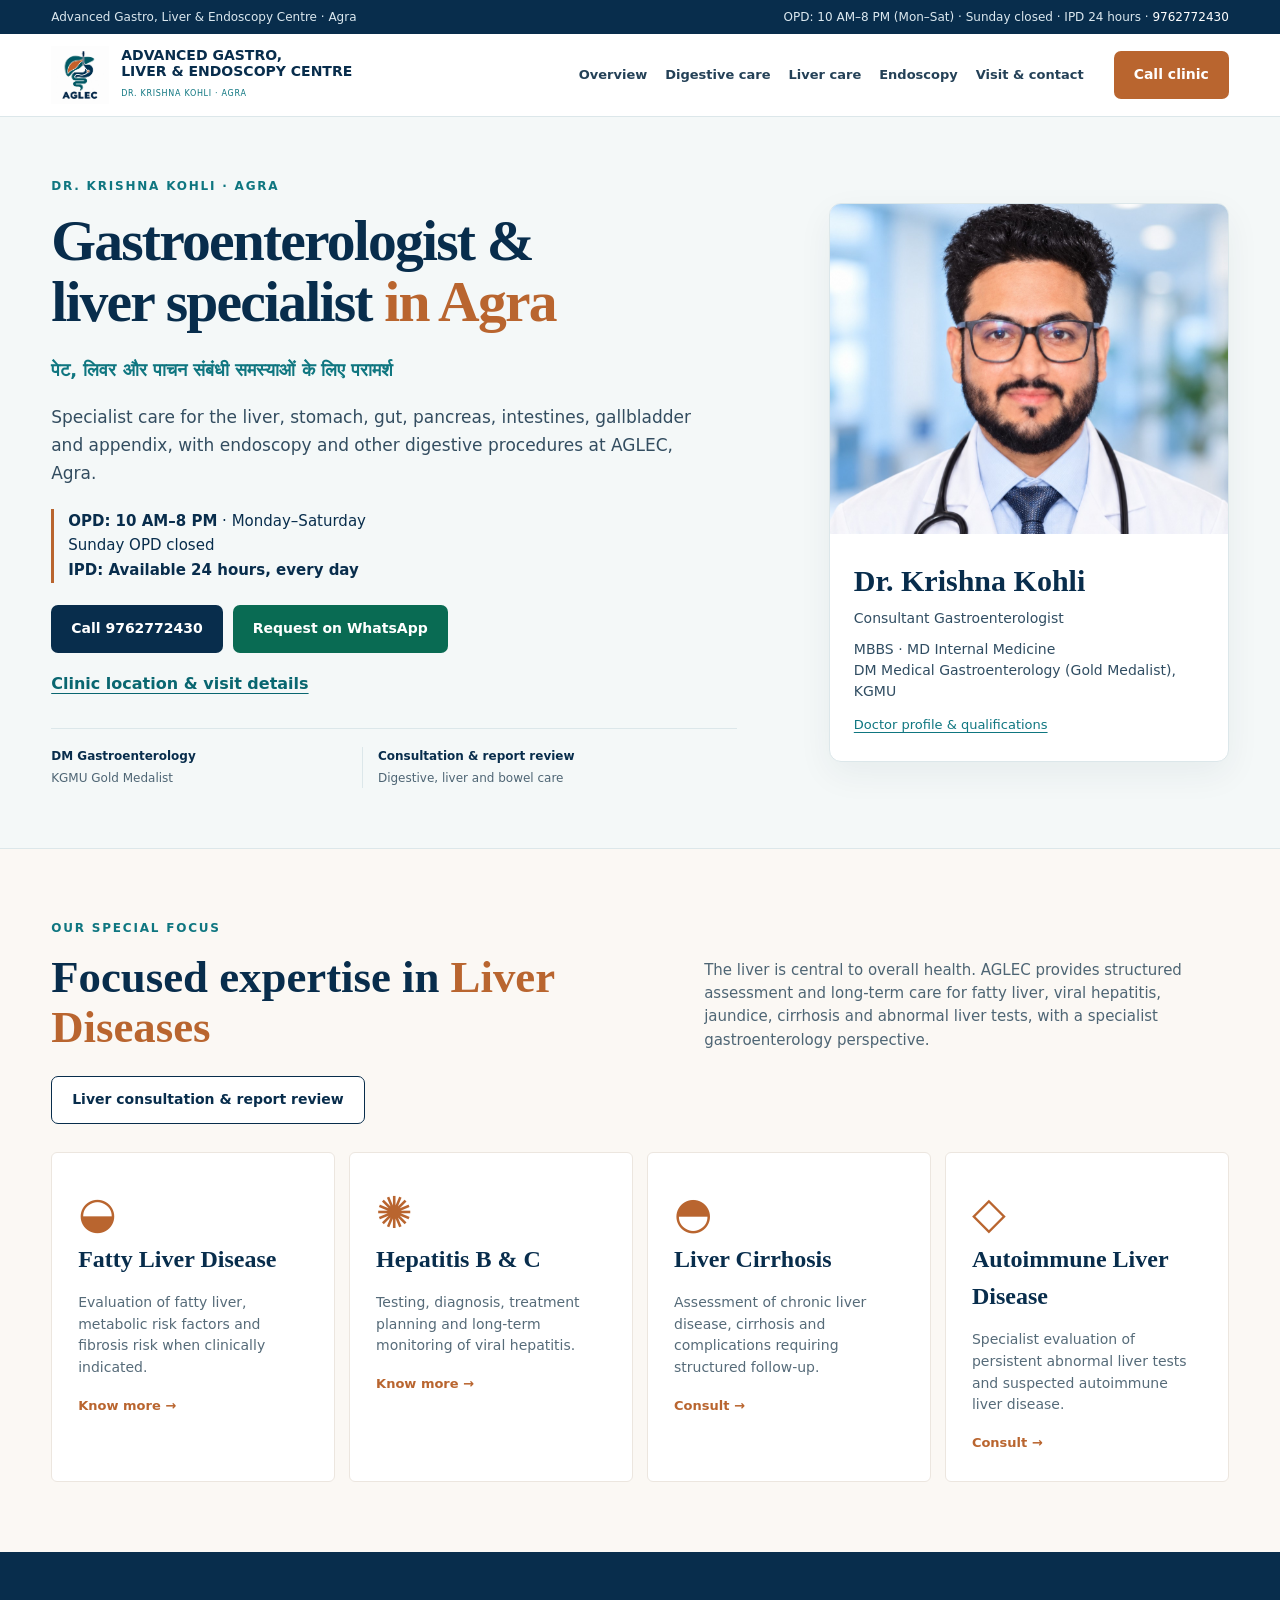
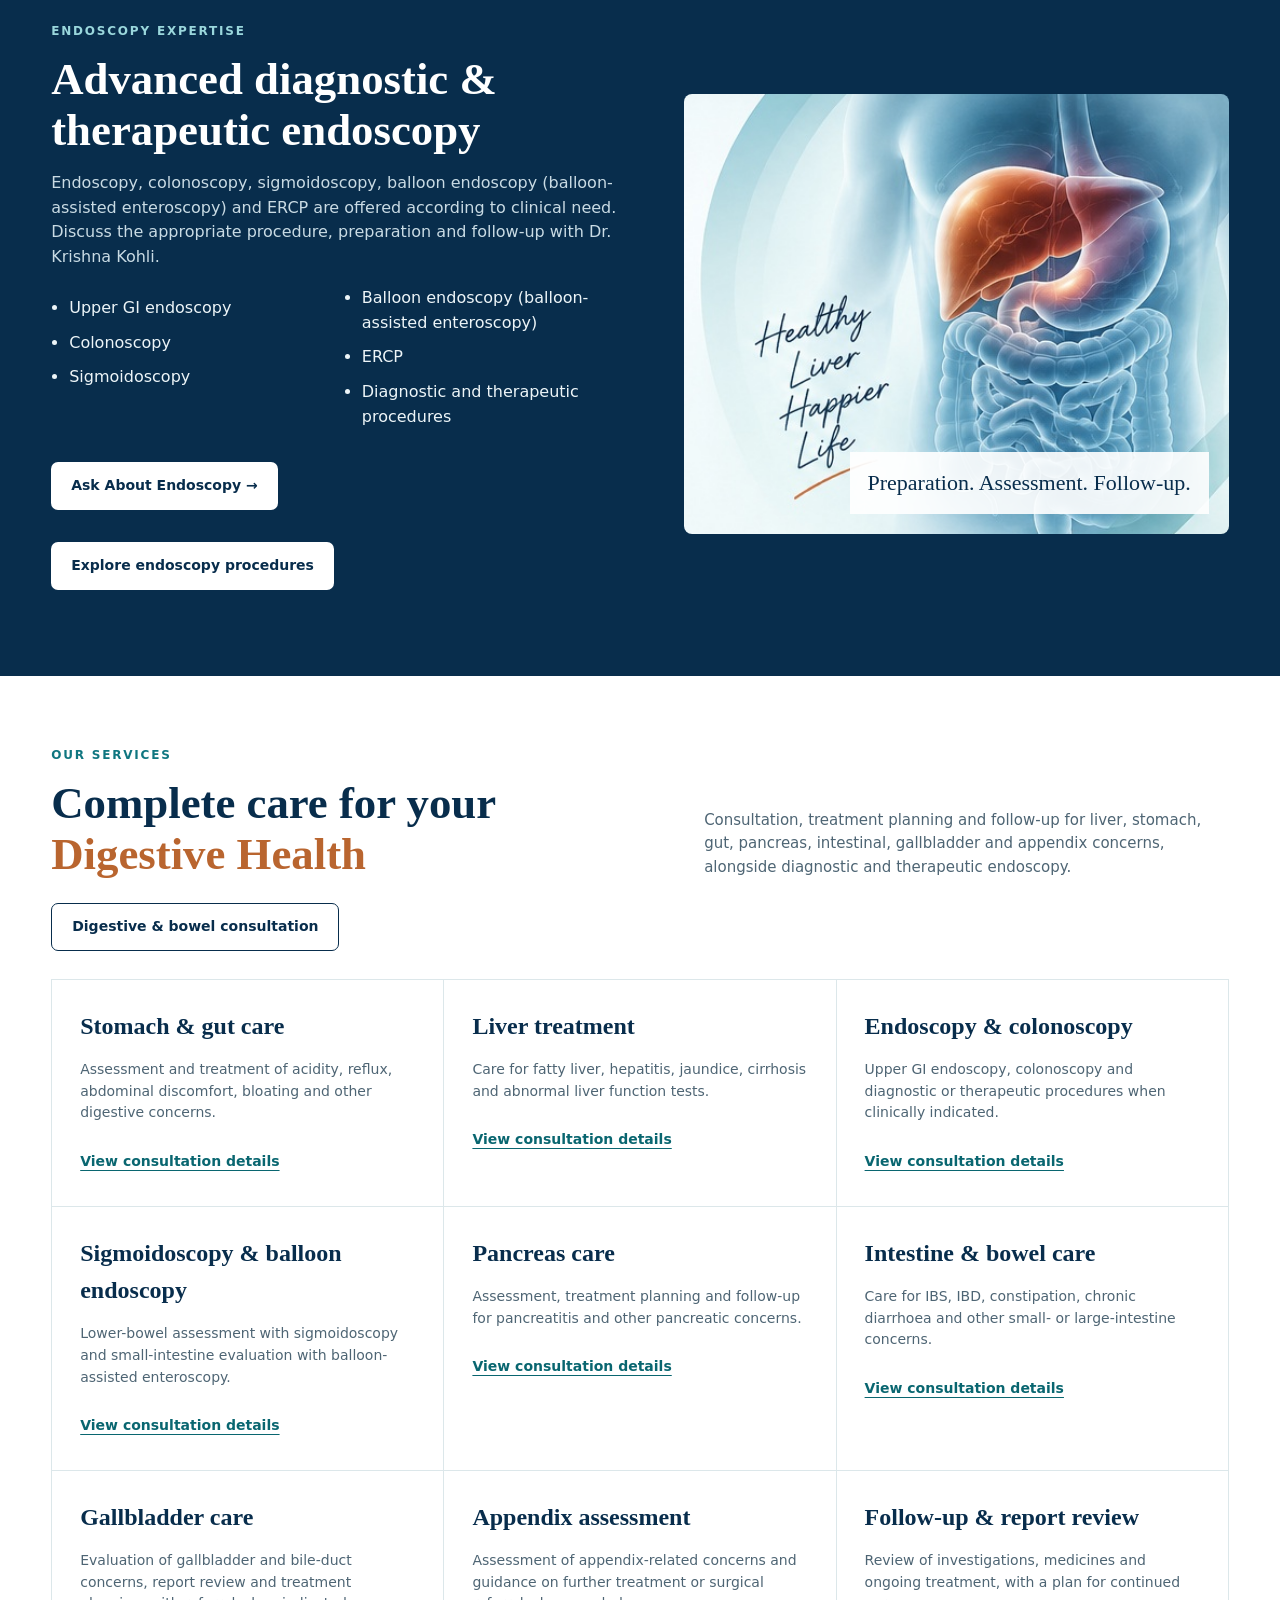
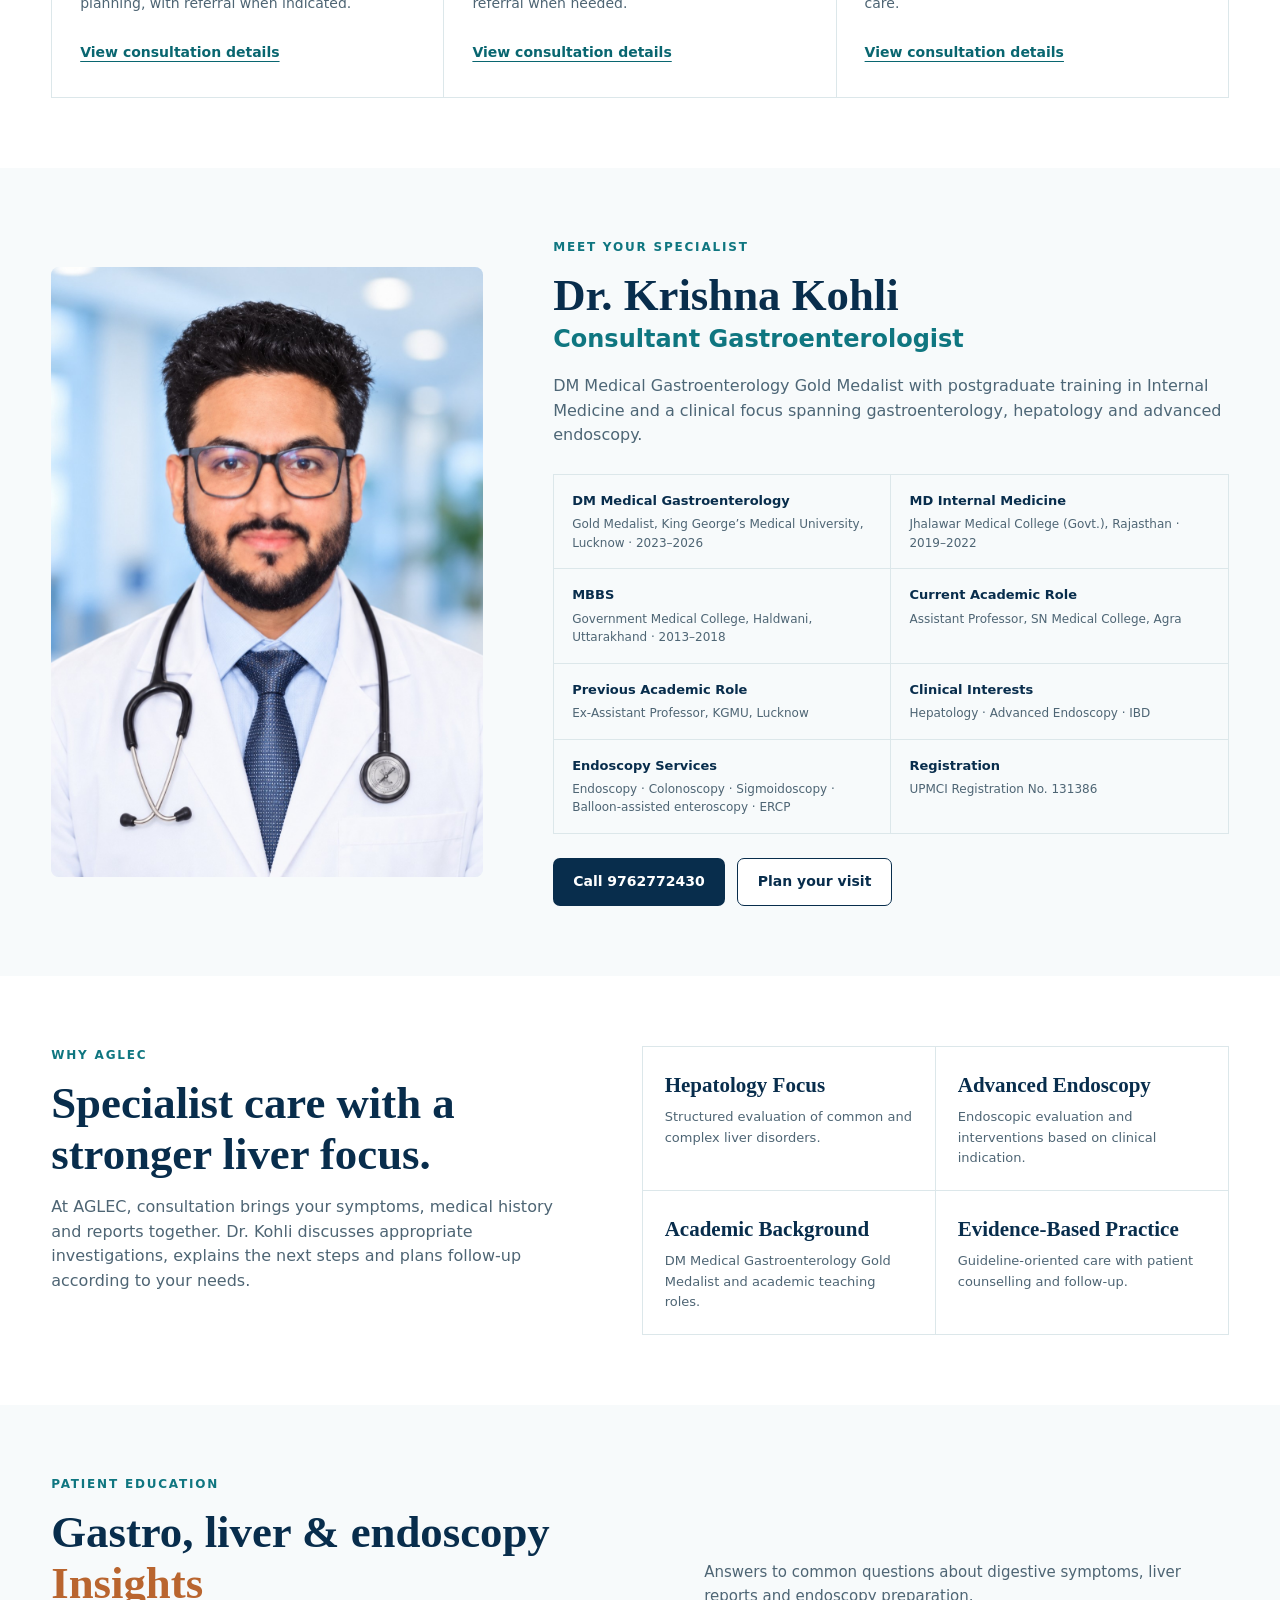
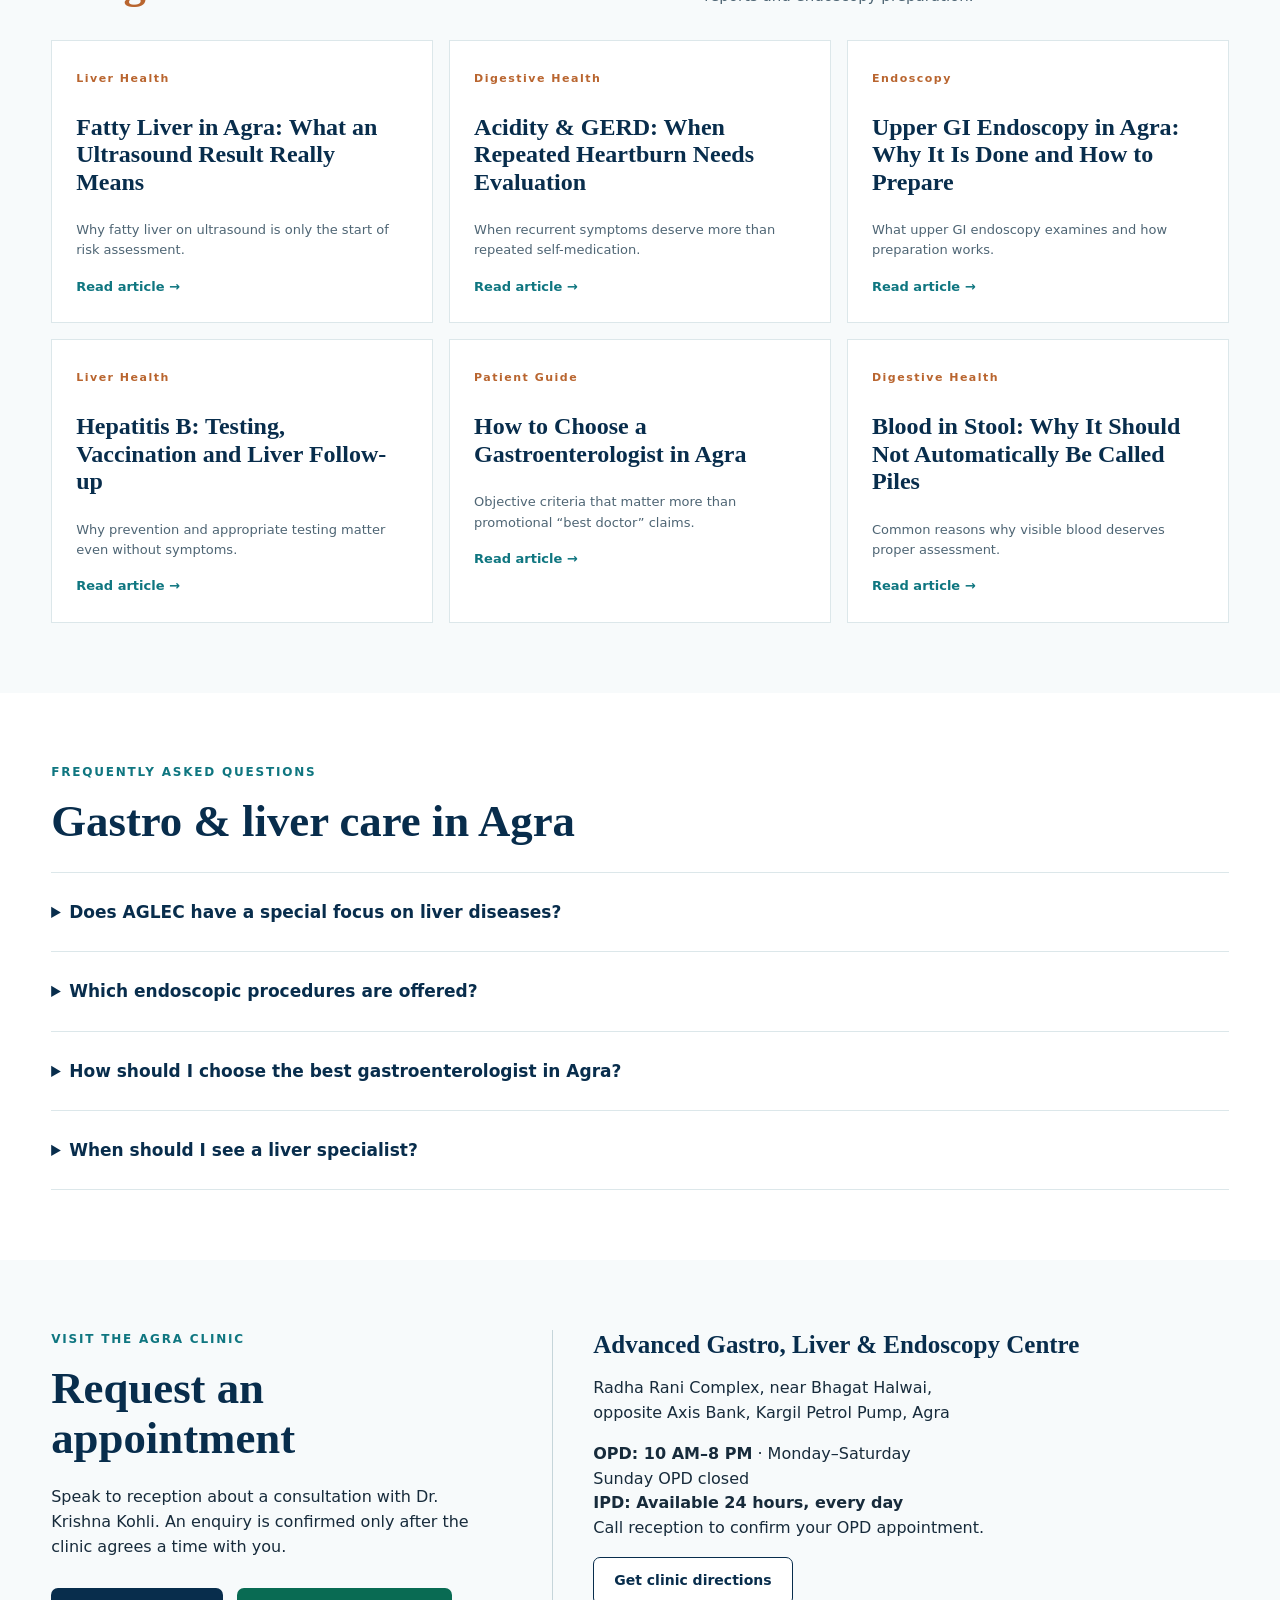
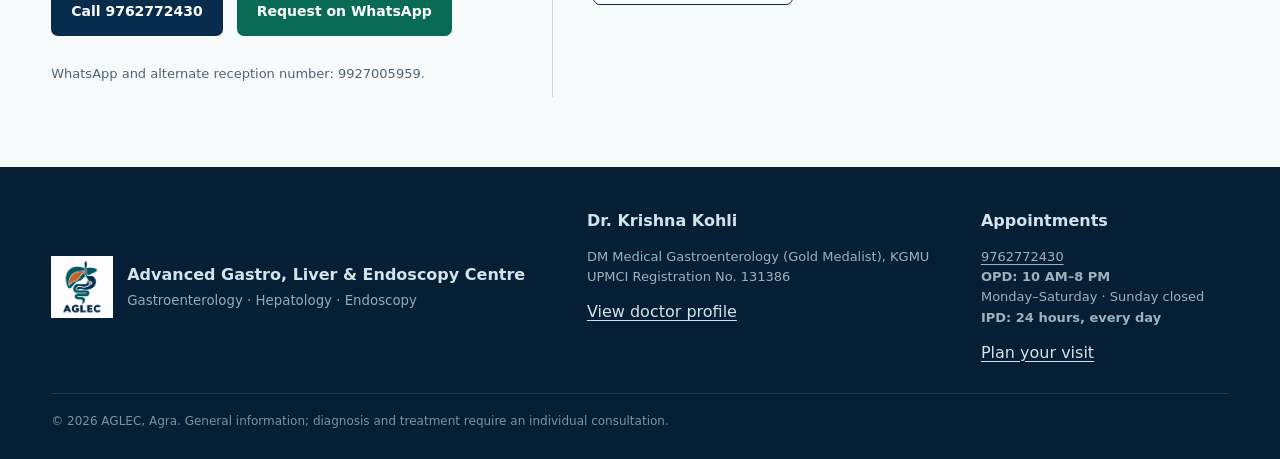
==== commit df7ba918: "Update Dr Kohli OPD hours, 24-hour IPD and digestive services" ====
--- a/index.html
+++ b/index.html
@@ -1,26 +1,21 @@
 <!DOCTYPE html>
 
 <html lang="en-IN">
-<head><meta charset="utf-8"/><meta content="width=device-width, initial-scale=1, viewport-fit=cover" name="viewport"/><meta content="#082d4c" name="theme-color"/><meta content="index,follow,max-image-preview:large" name="robots"/><title>Gastroenterologist in Agra | Dr. Krishna Kohli | AGLEC</title><meta content="Consult Dr. Krishna Kohli for digestive, liver and bowel concerns in Agra. Monday–Saturday, 1–6:30 PM. Call 9762772430 for appointments." name="description"/><link href="https://www.bestgastroenterologistinagra.com/" rel="canonical"/><meta content="website" property="og:type"/><meta content="Gastroenterologist in Agra | Dr. Krishna Kohli | AGLEC" property="og:title"/><meta content="Consult Dr. Krishna Kohli for digestive, liver and bowel concerns in Agra. Monday–Saturday, 1–6:30 PM. Call 9762772430 for appointments." property="og:description"/><meta content="https://www.bestgastroenterologistinagra.com/" property="og:url"/><meta content="https://www.bestgastroenterologistinagra.com/dr-krishna-kohli.jpg" property="og:image"/><link href="aglec-logo.jpg" rel="icon"/><link href="styles.css?v=20261111-1" rel="stylesheet"/><script defer="" src="script.js?v=20261111-1"></script><script type="application/ld+json">{"@context": "https://schema.org", "@graph": [{"@type": "WebSite", "@id": "https://www.bestgastroenterologistinagra.com/#website", "url": "https://www.bestgastroenterologistinagra.com/", "name": "Advanced Gastro, Liver & Endoscopy Centre", "alternateName": "AGLEC", "inLanguage": "en-IN"}, {"@type": "MedicalClinic", "@id": "https://www.bestgastroenterologistinagra.com/#clinic", "name": "Advanced Gastro, Liver & Endoscopy Centre", "alternateName": "AGLEC", "url": "https://www.bestgastroenterologistinagra.com/", "image": "https://www.bestgastroenterologistinagra.com/aglec-logo.jpg", "telephone": "+91-9762772430", "medicalSpecialty": ["Gastroenterology", "Hepatology"], "address": {"@type": "PostalAddress", "streetAddress": "Radha Rani Complex, Near Bhagat Halwai, Opp. Axis Bank, Kargil Petrol Pump", "addressLocality": "Agra", "addressRegion": "Uttar Pradesh", "addressCountry": "IN"}, "contactPoint": [{"@type": "ContactPoint", "telephone": "+91-9762772430", "contactType": "appointments"}, {"@type": "ContactPoint", "telephone": "+91-9927005959", "contactType": "alternate contact"}], "openingHoursSpecification": [{"@type": "OpeningHoursSpecification", "dayOfWeek": ["Monday", "Tuesday", "Wednesday", "Thursday", "Friday", "Saturday"], "opens": "13:00", "closes": "18:30"}], "employee": {"@id": "https://www.bestgastroenterologistinagra.com/#doctor"}}, {"@type": "Physician", "@id": "https://www.bestgastroenterologistinagra.com/#doctor", "name": "Dr. Krishna Kohli", "image": "https://www.bestgastroenterologistinagra.com/dr-krishna-kohli.jpg", "medicalSpecialty": ["Gastroenterology", "Hepatology"], "description": "Consultant Gastroenterologist. MBBS, MD (Internal Medicine), DM Medical Gastroenterology (Gold Medalist), KGMU. Assistant Professor, SN Medical College, Agra. Ex-Assistant Professor, KGMU. Experience in diagnostic and therapeutic endoscopy, colonoscopy and ERCP. UPMCI Registration No. 131386.", "worksFor": {"@id": "https://www.bestgastroenterologistinagra.com/#clinic"}}]}</script></head>
+<head><meta charset="utf-8"/><meta content="width=device-width, initial-scale=1, viewport-fit=cover" name="viewport"/><meta content="#082d4c" name="theme-color"/><meta content="index,follow,max-image-preview:large" name="robots"/><title>Gastroenterologist in Agra | Dr. Krishna Kohli | AGLEC</title><meta content="Dr. Krishna Kohli, gastroenterologist in Agra. OPD 10 AM–8 PM, Monday–Saturday; Sunday closed. IPD available 24 hours. Appointments: 9762772430." name="description"/><link href="https://www.bestgastroenterologistinagra.com/" rel="canonical"/><meta content="website" property="og:type"/><meta content="Gastroenterologist in Agra | Dr. Krishna Kohli | AGLEC" property="og:title"/><meta content="Dr. Krishna Kohli, gastroenterologist in Agra. OPD 10 AM–8 PM, Monday–Saturday; Sunday closed. IPD available 24 hours. Appointments: 9762772430." property="og:description"/><meta content="https://www.bestgastroenterologistinagra.com/" property="og:url"/><meta content="https://www.bestgastroenterologistinagra.com/dr-krishna-kohli.jpg" property="og:image"/><link href="aglec-logo.jpg" rel="icon"/><link href="styles.css?v=20261111-1" rel="stylesheet"/><script defer="" src="script.js?v=20261111-1"></script><script type="application/ld+json">{"@context": "https://schema.org", "@graph": [{"@type": "WebSite", "@id": "https://www.bestgastroenterologistinagra.com/#website", "url": "https://www.bestgastroenterologistinagra.com/", "name": "Advanced Gastro, Liver & Endoscopy Centre", "alternateName": "AGLEC", "inLanguage": "en-IN"}, {"@type": "MedicalClinic", "@id": "https://www.bestgastroenterologistinagra.com/#clinic", "name": "Advanced Gastro, Liver & Endoscopy Centre", "alternateName": "AGLEC", "url": "https://www.bestgastroenterologistinagra.com/", "image": "https://www.bestgastroenterologistinagra.com/aglec-logo.jpg", "telephone": "+91-9762772430", "medicalSpecialty": ["Gastroenterology", "Hepatology"], "address": {"@type": "PostalAddress", "streetAddress": "Radha Rani Complex, Near Bhagat Halwai, Opp. Axis Bank, Kargil Petrol Pump", "addressLocality": "Agra", "addressRegion": "Uttar Pradesh", "addressCountry": "IN"}, "contactPoint": [{"@type": "ContactPoint", "telephone": "+91-9762772430", "contactType": "appointments"}, {"@type": "ContactPoint", "telephone": "+91-9927005959", "contactType": "alternate contact"}], "employee": {"@id": "https://www.bestgastroenterologistinagra.com/#doctor"}, "description": "Gastroenterology, liver treatment and digestive care in Agra. Endoscopy, colonoscopy, sigmoidoscopy, balloon-assisted enteroscopy and ERCP services. Doctor’s OPD: 10 AM–8 PM, Monday–Saturday; Sunday closed. IPD available 24 hours every day, including Sunday.", "department": [{"@type": "MedicalClinic", "@id": "https://www.bestgastroenterologistinagra.com/#opd", "name": "AGLEC Outpatient Department (OPD)", "telephone": "+91-9762772430", "address": {"@type": "PostalAddress", "streetAddress": "Radha Rani Complex, Near Bhagat Halwai, Opp. Axis Bank, Kargil Petrol Pump", "addressLocality": "Agra", "addressRegion": "Uttar Pradesh", "addressCountry": "IN"}, "openingHoursSpecification": [{"@type": "OpeningHoursSpecification", "dayOfWeek": ["Monday", "Tuesday", "Wednesday", "Thursday", "Friday", "Saturday"], "opens": "10:00", "closes": "20:00"}, {"@type": "OpeningHoursSpecification", "dayOfWeek": "Sunday", "opens": "00:00", "closes": "00:00"}]}, {"@type": "MedicalClinic", "@id": "https://www.bestgastroenterologistinagra.com/#ipd", "name": "AGLEC Inpatient Department (IPD)", "telephone": "+91-9762772430", "address": {"@type": "PostalAddress", "streetAddress": "Radha Rani Complex, Near Bhagat Halwai, Opp. Axis Bank, Kargil Petrol Pump", "addressLocality": "Agra", "addressRegion": "Uttar Pradesh", "addressCountry": "IN"}, "openingHoursSpecification": [{"@type": "OpeningHoursSpecification", "dayOfWeek": ["Monday", "Tuesday", "Wednesday", "Thursday", "Friday", "Saturday", "Sunday"], "opens": "00:00", "closes": "23:59"}]}]}, {"@type": "Physician", "@id": "https://www.bestgastroenterologistinagra.com/#doctor", "name": "Dr. Krishna Kohli", "image": "https://www.bestgastroenterologistinagra.com/dr-krishna-kohli.jpg", "medicalSpecialty": ["Gastroenterology", "Hepatology"], "description": "Consultant Gastroenterologist. MBBS, MD (Internal Medicine), DM Medical Gastroenterology (Gold Medalist), KGMU. Assistant Professor, SN Medical College, Agra. Ex-Assistant Professor, KGMU. Services include diagnostic and therapeutic endoscopy, colonoscopy, sigmoidoscopy, balloon-assisted enteroscopy and ERCP. UPMCI Registration No. 131386. OPD: 10 AM–8 PM, Monday–Saturday; Sunday closed.", "worksFor": {"@id": "https://www.bestgastroenterologistinagra.com/#clinic"}, "openingHoursSpecification": [{"@type": "OpeningHoursSpecification", "dayOfWeek": ["Monday", "Tuesday", "Wednesday", "Thursday", "Friday", "Saturday"], "opens": "10:00", "closes": "20:00"}, {"@type": "OpeningHoursSpecification", "dayOfWeek": "Sunday", "opens": "00:00", "closes": "00:00"}]}]}</script></head>
 <body><a class="skip-link" href="#main-content">Skip to content</a>
-<div class="topbar"><div class="wrap topbar-row"><span>Advanced Gastro, Liver &amp; Endoscopy Centre · Agra</span><span>Monday–Saturday · 1:00–6:30 PM · <a href="tel:+919762772430">9762772430</a></span></div></div>
+<div class="topbar"><div class="wrap topbar-row"><span>Advanced Gastro, Liver &amp; Endoscopy Centre · Agra</span><span>OPD: 10 AM–8 PM (Mon–Sat) · Sunday closed · IPD 24 hours · <a href="tel:+919762772430">9762772430</a></span></div></div>
 <header class="header"><div class="wrap header-row"><a aria-label="AGLEC home" class="brand" href="index.html"><img alt="AGLEC" height="58" src="aglec-logo.jpg" width="58"/><div><strong>ADVANCED GASTRO,<br/>LIVER &amp; ENDOSCOPY CENTRE</strong><small>DR. KRISHNA KOHLI · AGRA</small></div></a><nav aria-label="Main navigation" class="desktop-nav"><a href="index.html">Overview</a><a href="digestive-care-agra.html">Digestive care</a><a href="liver-specialist-agra.html">Liver care</a><a href="endoscopy-agra.html">Endoscopy</a><a href="contact.html">Visit &amp; contact</a></nav><a class="book top-book" href="tel:+919762772430">Call clinic</a><button aria-controls="mobileMenu" aria-expanded="false" aria-label="Open menu" class="menu-btn" id="menuBtn" type="button">Menu</button></div><nav aria-label="Mobile navigation" class="mobile-menu" id="mobileMenu"><a href="index.html">Overview</a><a href="digestive-care-agra.html">Digestive care</a><a href="liver-specialist-agra.html">Liver care</a><a href="endoscopy-agra.html">Endoscopy</a><a href="contact.html">Visit &amp; contact</a></nav></header>
-
-
 <main id="main-content">
-<section class="hero" id="home"><div class="wrap hero-grid"><div class="hero-copy"><div class="eyebrow">DR. KRISHNA KOHLI · AGRA</div><h1>Gastroenterologist &amp;<br/>liver specialist <span>in Agra</span></h1><p class="hindi" lang="hi">पेट, लिवर और पाचन संबंधी समस्याओं के लिए परामर्श</p><p>Consult for acidity, bloating, bowel symptoms, liver concerns or endoscopy assessment at Advanced Gastro, Liver &amp; Endoscopy Centre.</p><p class="hero-hours"><strong>Monday–Saturday · 1:00–6:30 PM</strong><br/>Call to confirm your appointment time and fee.</p><div class="actions"><a class="book" href="tel:+919762772430">Call 9762772430</a><a class="whatsapp" href="https://wa.me/919927005959?text=Hello%2C%20I%20would%20like%20to%20request%20an%20appointment%20with%20Dr.%20Krishna%20Kohli%20at%20AGLEC%2C%20Agra.%20Please%20confirm%20the%20consultation%20time%20and%20fee." rel="noopener" target="_blank">Request on WhatsApp</a></div><a class="text-link" href="contact.html">Clinic location &amp; visit details</a><div class="hero-features"><div><b>DM Gastroenterology</b><span>KGMU Gold Medalist</span></div><div><b>Consultation &amp; report review</b><span>Digestive, liver and bowel care</span></div></div></div><div class="hero-visual"><div class="doctor-card"><img alt="Dr. Krishna Kohli" decoding="async" fetchpriority="high" height="1536" src="dr-krishna-kohli.jpg" width="1229"/><div class="doctor-card-copy"><h2>Dr. Krishna Kohli</h2><p>Consultant Gastroenterologist</p><p>MBBS · MD Internal Medicine<br/>DM Medical Gastroenterology (Gold Medalist), KGMU</p><a href="#doctor">Doctor profile &amp; qualifications</a></div></div></div></div></section>
+<section class="hero" id="home"><div class="wrap hero-grid"><div class="hero-copy"><div class="eyebrow">DR. KRISHNA KOHLI · AGRA</div><h1>Gastroenterologist &amp;<br/>liver specialist <span>in Agra</span></h1><p class="hindi" lang="hi">पेट, लिवर और पाचन संबंधी समस्याओं के लिए परामर्श</p><p>Specialist care for the liver, stomach, gut, pancreas, intestines, gallbladder and appendix, with endoscopy and other digestive procedures at AGLEC, Agra.</p><p class="hero-hours"><strong>OPD: 10 AM–8 PM</strong> · Monday–Saturday<br/>Sunday OPD closed<br/><strong>IPD: Available 24 hours, every day</strong></p><div class="actions"><a class="book" href="tel:+919762772430">Call 9762772430</a><a class="whatsapp" href="https://wa.me/919927005959?text=Hello%2C%20I%20would%20like%20to%20request%20an%20appointment%20with%20Dr.%20Krishna%20Kohli%20at%20AGLEC%2C%20Agra.%20Please%20confirm%20the%20consultation%20time%20and%20fee." rel="noopener" target="_blank">Request on WhatsApp</a></div><a class="text-link" href="contact.html">Clinic location &amp; visit details</a><div class="hero-features"><div><b>DM Gastroenterology</b><span>KGMU Gold Medalist</span></div><div><b>Consultation &amp; report review</b><span>Digestive, liver and bowel care</span></div></div></div><div class="hero-visual"><div class="doctor-card"><img alt="Dr. Krishna Kohli" decoding="async" fetchpriority="high" height="1536" src="dr-krishna-kohli.jpg" width="1229"/><div class="doctor-card-copy"><h2>Dr. Krishna Kohli</h2><p>Consultant Gastroenterologist</p><p>MBBS · MD Internal Medicine<br/>DM Medical Gastroenterology (Gold Medalist), KGMU</p><a href="#doctor">Doctor profile &amp; qualifications</a></div></div></div></div></section>
 <section class="section liver" id="liver"><div class="wrap"><div class="section-head"><div><div class="eyebrow">OUR SPECIAL FOCUS</div><h2>Focused expertise in <span>Liver Diseases</span></h2></div><p>The liver is central to overall health. AGLEC provides structured assessment and long-term care for fatty liver, viral hepatitis, jaundice, cirrhosis and abnormal liver tests, with a specialist gastroenterology perspective.</p></div><div class="section-action"><a class="outline" href="liver-specialist-agra.html">Liver consultation &amp; report review</a></div><div class="liver-grid"><article><div class="big-icon">◒</div><h3>Fatty Liver Disease</h3><p>Evaluation of fatty liver, metabolic risk factors and fibrosis risk when clinically indicated.</p><a href="blog-fatty-liver-agra.html">Know more →</a></article><article><div class="big-icon">✺</div><h3>Hepatitis B &amp; C</h3><p>Testing, diagnosis, treatment planning and long-term monitoring of viral hepatitis.</p><a href="blog-hepatitis-b-liver-care.html">Know more →</a></article><article><div class="big-icon">◓</div><h3>Liver Cirrhosis</h3><p>Assessment of chronic liver disease, cirrhosis and complications requiring structured follow-up.</p><a href="#contact">Consult →</a></article><article><div class="big-icon">◇</div><h3>Autoimmune Liver Disease</h3><p>Specialist evaluation of persistent abnormal liver tests and suspected autoimmune liver disease.</p><a href="#contact">Consult →</a></article></div></div></section>
-<section class="section endoscopy" id="endoscopy"><div class="wrap endoscopy-grid"><div><div class="eyebrow light">ENDOSCOPY EXPERTISE</div><h2>Advanced diagnostic &amp; therapeutic endoscopy</h2><p>Dr. Krishna Kohli's training includes comprehensive gastroenterology with experience in diagnostic and therapeutic endoscopy, colonoscopy and ERCP. Procedures are advised when clinically indicated, with emphasis on preparation, safety and appropriate follow-up.</p><ul class="ticks"><li>Upper GI endoscopy</li><li>Diagnostic &amp; therapeutic endoscopy</li><li>Colonoscopy</li><li>ERCP</li><li>Minimally invasive techniques</li><li>Procedure counselling and follow-up</li></ul><a class="light-btn" href="tel:+919762772430">Ask About Endoscopy →</a><p><a class="light-btn" href="endoscopy-agra.html">Endoscopy &amp; colonoscopy information</a></p></div><div class="endoscopy-media"><img alt="Endoscopy and digestive care illustration" height="460" loading="lazy" src="digestive-hero.jpg" width="505"/><div class="endoscopy-note">Preparation. Assessment. Follow-up.</div></div></div></section>
-<section class="section services" id="services"><div class="wrap"><div class="section-head"><div><div class="eyebrow">OUR SERVICES</div><h2>Complete care for your <span>Digestive Health</span></h2></div><p>AGLEC combines specialist consultation with focused liver care and endoscopy services, while maintaining a broad gastroenterology practice.</p></div><div class="section-action"><a class="outline" href="digestive-care-agra.html">Digestive &amp; bowel consultation</a></div><div class="service-grid"><article><h3>Gastroenterology</h3><p>Acidity, GERD, IBS, abdominal pain, dyspepsia and other digestive symptoms.</p><a class="text-link" href="digestive-care-agra.html">View consultation details</a></article><article><h3>Hepatology</h3><p>Fatty liver, hepatitis, jaundice, cirrhosis and abnormal liver function tests.</p><a class="text-link" href="liver-specialist-agra.html">View consultation details</a></article><article><h3>Endoscopy</h3><p>Upper GI endoscopy, therapeutic endoscopy, colonoscopy and ERCP.</p><a class="text-link" href="endoscopy-agra.html">View consultation details</a></article><article><h3>Pancreas Care</h3><p>Assessment of acute and chronic pancreatitis and pancreatic disorders.</p><a class="text-link" href="contact.html">View consultation details</a></article><article><h3>IBD &amp; Bowel Disorders</h3><p>Ulcerative colitis, Crohn’s disease, chronic diarrhoea, constipation and bleeding.</p><a class="text-link" href="digestive-care-agra.html">View consultation details</a></article><article><h3>Preventive &amp; Follow-up Care</h3><p>Long-term monitoring, report review, medicine review and patient counselling.</p><a class="text-link" href="contact.html">View consultation details</a></article></div></div></section>
-<section class="section doctor-section" id="doctor"><div class="wrap doctor-grid"><div class="portrait"><img alt="Dr Krishna Kohli" decoding="async" height="1536" loading="lazy" src="dr-krishna-kohli.jpg" width="1229"/></div><div><div class="eyebrow">MEET YOUR SPECIALIST</div><h2>Dr. Krishna Kohli</h2><h3 class="doctor-subtitle">Consultant Gastroenterologist</h3><p class="doctor-intro">DM Medical Gastroenterology Gold Medalist with postgraduate training in Internal Medicine and a clinical focus spanning gastroenterology, hepatology and advanced endoscopy.</p><div class="credential-grid"><div><strong>DM Medical Gastroenterology</strong><span>Gold Medalist, King George’s Medical University, Lucknow · 2023–2026</span></div><div><strong>MD Internal Medicine</strong><span>Jhalawar Medical College (Govt.), Rajasthan · 2019–2022</span></div><div><strong>MBBS</strong><span>Government Medical College, Haldwani, Uttarakhand · 2013–2018</span></div><div><strong>Current Academic Role</strong><span>Assistant Professor, SN Medical College, Agra</span></div><div><strong>Previous Academic Role</strong><span>Ex-Assistant Professor, KGMU, Lucknow</span></div><div><strong>Clinical Interests</strong><span>Hepatology · Advanced Endoscopy · IBD</span></div><div><strong>Endoscopy Experience</strong><span>Diagnostic and therapeutic endoscopy · Colonoscopy · ERCP · Minimally invasive techniques</span></div><div><strong>Registration</strong><span>UPMCI Registration No. 131386</span></div></div><div class="doctor-actions"><a class="book" href="tel:+919762772430">Call 9762772430</a><a class="outline" href="contact.html">Plan your visit</a></div></div></div></section>
+<section class="section endoscopy" id="endoscopy"><div class="wrap endoscopy-grid"><div><div class="eyebrow light">ENDOSCOPY EXPERTISE</div><h2>Advanced diagnostic &amp; therapeutic endoscopy</h2><p>Endoscopy, colonoscopy, sigmoidoscopy, balloon endoscopy (balloon-assisted enteroscopy) and ERCP are offered according to clinical need. Discuss the appropriate procedure, preparation and follow-up with Dr. Krishna Kohli.</p><ul class="ticks"><li>Upper GI endoscopy</li><li>Colonoscopy</li><li>Sigmoidoscopy</li><li>Balloon endoscopy (balloon-assisted enteroscopy)</li><li>ERCP</li><li>Diagnostic and therapeutic procedures</li></ul><a class="light-btn" href="tel:+919762772430">Ask About Endoscopy →</a><p><a class="light-btn" href="endoscopy-agra.html">Explore endoscopy procedures</a></p></div><div class="endoscopy-media"><img alt="Endoscopy and digestive care illustration" height="460" loading="lazy" src="digestive-hero.jpg" width="505"/><div class="endoscopy-note">Preparation. Assessment. Follow-up.</div></div></div></section>
+<section class="section services" id="services"><div class="wrap"><div class="section-head"><div><div class="eyebrow">OUR SERVICES</div><h2>Complete care for your <span>Digestive Health</span></h2></div><p>Consultation, treatment planning and follow-up for liver, stomach, gut, pancreas, intestinal, gallbladder and appendix concerns, alongside diagnostic and therapeutic endoscopy.</p></div><div class="section-action"><a class="outline" href="digestive-care-agra.html">Digestive &amp; bowel consultation</a></div><div class="service-grid"><article><h3>Stomach &amp; gut care</h3><p>Assessment and treatment of acidity, reflux, abdominal discomfort, bloating and other digestive concerns.</p><a class="text-link" href="digestive-care-agra.html">View consultation details</a></article><article><h3>Liver treatment</h3><p>Care for fatty liver, hepatitis, jaundice, cirrhosis and abnormal liver function tests.</p><a class="text-link" href="liver-specialist-agra.html">View consultation details</a></article><article><h3>Endoscopy &amp; colonoscopy</h3><p>Upper GI endoscopy, colonoscopy and diagnostic or therapeutic procedures when clinically indicated.</p><a class="text-link" href="endoscopy-agra.html">View consultation details</a></article><article><h3>Sigmoidoscopy &amp; balloon endoscopy</h3><p>Lower-bowel assessment with sigmoidoscopy and small-intestine evaluation with balloon-assisted enteroscopy.</p><a class="text-link" href="endoscopy-agra.html">View consultation details</a></article><article><h3>Pancreas care</h3><p>Assessment, treatment planning and follow-up for pancreatitis and other pancreatic concerns.</p><a class="text-link" href="digestive-care-agra.html#pancreas">View consultation details</a></article><article><h3>Intestine &amp; bowel care</h3><p>Care for IBS, IBD, constipation, chronic diarrhoea and other small- or large-intestine concerns.</p><a class="text-link" href="digestive-care-agra.html">View consultation details</a></article><article><h3>Gallbladder care</h3><p>Evaluation of gallbladder and bile-duct concerns, report review and treatment planning, with referral when indicated.</p><a class="text-link" href="digestive-care-agra.html#gallbladder">View consultation details</a></article><article><h3>Appendix assessment</h3><p>Assessment of appendix-related concerns and guidance on further treatment or surgical referral when needed.</p><a class="text-link" href="digestive-care-agra.html#appendix">View consultation details</a></article><article><h3>Follow-up &amp; report review</h3><p>Review of investigations, medicines and ongoing treatment, with a plan for continued care.</p><a class="text-link" href="contact.html">View consultation details</a></article></div></div></section>
+<section class="section doctor-section" id="doctor"><div class="wrap doctor-grid"><div class="portrait"><img alt="Dr Krishna Kohli" decoding="async" height="1536" loading="lazy" src="dr-krishna-kohli.jpg" width="1229"/></div><div><div class="eyebrow">MEET YOUR SPECIALIST</div><h2>Dr. Krishna Kohli</h2><h3 class="doctor-subtitle">Consultant Gastroenterologist</h3><p class="doctor-intro">DM Medical Gastroenterology Gold Medalist with postgraduate training in Internal Medicine and a clinical focus spanning gastroenterology, hepatology and advanced endoscopy.</p><div class="credential-grid"><div><strong>DM Medical Gastroenterology</strong><span>Gold Medalist, King George’s Medical University, Lucknow · 2023–2026</span></div><div><strong>MD Internal Medicine</strong><span>Jhalawar Medical College (Govt.), Rajasthan · 2019–2022</span></div><div><strong>MBBS</strong><span>Government Medical College, Haldwani, Uttarakhand · 2013–2018</span></div><div><strong>Current Academic Role</strong><span>Assistant Professor, SN Medical College, Agra</span></div><div><strong>Previous Academic Role</strong><span>Ex-Assistant Professor, KGMU, Lucknow</span></div><div><strong>Clinical Interests</strong><span>Hepatology · Advanced Endoscopy · IBD</span></div><div><strong>Endoscopy Services</strong><span>Endoscopy · Colonoscopy · Sigmoidoscopy · Balloon-assisted enteroscopy · ERCP</span></div><div><strong>Registration</strong><span>UPMCI Registration No. 131386</span></div></div><div class="doctor-actions"><a class="book" href="tel:+919762772430">Call 9762772430</a><a class="outline" href="contact.html">Plan your visit</a></div></div></div></section>
 <section class="section about" id="about"><div class="wrap two-col"><div><div class="eyebrow">WHY AGLEC</div><h2>Specialist care with a stronger liver focus.</h2><p>At AGLEC, consultation brings your symptoms, medical history and reports together. Dr. Kohli discusses appropriate investigations, explains the next steps and plans follow-up according to your needs.</p></div><div class="principles"><div><strong>Hepatology Focus</strong><span>Structured evaluation of common and complex liver disorders.</span></div><div><strong>Advanced Endoscopy</strong><span>Endoscopic evaluation and interventions based on clinical indication.</span></div><div><strong>Academic Background</strong><span>DM Medical Gastroenterology Gold Medalist and academic teaching roles.</span></div><div><strong>Evidence-Based Practice</strong><span>Guideline-oriented care with patient counselling and follow-up.</span></div></div></div></section>
 <section class="section blogs" id="blogs"><div class="wrap"><div class="section-head"><div><div class="eyebrow">PATIENT EDUCATION</div><h2>Gastro, liver &amp; endoscopy <span>Insights</span></h2></div><p>Answers to common questions about digestive symptoms, liver reports and endoscopy preparation.</p></div><div class="blog-grid"><article><span>Liver Health</span><h3>Fatty Liver in Agra: What an Ultrasound Result Really Means</h3><p>Why fatty liver on ultrasound is only the start of risk assessment.</p><a href="blog-fatty-liver-agra.html">Read article →</a></article><article><span>Digestive Health</span><h3>Acidity &amp; GERD: When Repeated Heartburn Needs Evaluation</h3><p>When recurrent symptoms deserve more than repeated self-medication.</p><a href="blog-acidity-gerd-agra.html">Read article →</a></article><article><span>Endoscopy</span><h3>Upper GI Endoscopy in Agra: Why It Is Done and How to Prepare</h3><p>What upper GI endoscopy examines and how preparation works.</p><a href="blog-endoscopy-agra.html">Read article →</a></article><article><span>Liver Health</span><h3>Hepatitis B: Testing, Vaccination and Liver Follow-up</h3><p>Why prevention and appropriate testing matter even without symptoms.</p><a href="blog-hepatitis-b-liver-care.html">Read article →</a></article><article><span>Patient Guide</span><h3>How to Choose a Gastroenterologist in Agra</h3><p>Objective criteria that matter more than promotional “best doctor” claims.</p><a href="blog-choose-gastroenterologist-agra.html">Read article →</a></article><article><span>Digestive Health</span><h3>Blood in Stool: Why It Should Not Automatically Be Called Piles</h3><p>Common reasons why visible blood deserves proper assessment.</p><a href="blog-blood-in-stool.html">Read article →</a></article></div></div></section>
-<section class="section faq"><div class="wrap"><div class="eyebrow">FREQUENTLY ASKED QUESTIONS</div><h2>Gastro &amp; liver care in Agra</h2><details><summary>Does AGLEC have a special focus on liver diseases?</summary><p>Yes. Liver care is a major focus area, including fatty liver, viral hepatitis, jaundice, chronic liver disease, cirrhosis and abnormal liver function tests.</p></details><details><summary>What endoscopic procedures is Dr. Krishna Kohli trained in?</summary><p>Dr. Krishna Kohli’s training includes diagnostic and therapeutic endoscopy, colonoscopy and ERCP. Ask about the procedure advised for you, preparation and availability.</p></details><details><summary>How should I choose the best gastroenterologist in Agra?</summary><p>Rather than relying on a “best” claim, assess recognised specialist qualifications, registration, relevant experience, communication and availability of appropriate investigations or endoscopy.</p></details><details><summary>When should I see a liver specialist?</summary><p>Persistent abnormal liver tests, fatty liver with metabolic risk factors, hepatitis, jaundice or concern for chronic liver disease may justify specialist evaluation.</p></details></div></section>
-<section class="section contact" id="contact"><div class="wrap contact-grid"><div><div class="eyebrow">VISIT THE AGRA CLINIC</div><h2>Request an appointment</h2><p>Speak to reception about a consultation with Dr. Krishna Kohli. An enquiry is confirmed only after the clinic agrees a time with you.</p><div class="actions"><a class="book" href="tel:+919762772430">Call 9762772430</a><a class="whatsapp" href="https://wa.me/919927005959?text=Hello%2C%20I%20would%20like%20to%20request%20an%20appointment%20with%20Dr.%20Krishna%20Kohli%20at%20AGLEC%2C%20Agra.%20Please%20confirm%20the%20consultation%20time%20and%20fee." rel="noopener" target="_blank">Request on WhatsApp</a></div><p class="small">WhatsApp and alternate reception number: <a href="tel:+919927005959">9927005959</a>.</p></div><div class="visit-details"><h3>Advanced Gastro, Liver &amp; Endoscopy Centre</h3><p>Radha Rani Complex, near Bhagat Halwai,<br/>opposite Axis Bank, Kargil Petrol Pump, Agra</p><p><strong>Monday–Saturday · 1:00–6:30 PM</strong><br/>Confirm availability before visiting.</p><a class="outline" href="https://www.google.com/maps/dir/?api=1&amp;destination=Dr.+Krishna+Kohli+-+DM+Gastroenterology+(Gold+Medalist)+KGMU,+Advanced+Superspeciality+Medical+Centre,+12+UGF,+Vijay+Business+World,+Near+Bhagat+Halwai,+Opp.+Kargil+Petrol+Pump,+Agra,+Uttar+Pradesh,+282007&amp;destination_place_id=ChIJNYV8R8t3dDkRwiCrJwYga7k" rel="noopener" target="_blank">Get clinic directions</a></div></div></section>
+<section class="section faq"><div class="wrap"><div class="eyebrow">FREQUENTLY ASKED QUESTIONS</div><h2>Gastro &amp; liver care in Agra</h2><details><summary>Does AGLEC have a special focus on liver diseases?</summary><p>Yes. Liver care is a major focus area, including fatty liver, viral hepatitis, jaundice, chronic liver disease, cirrhosis and abnormal liver function tests.</p></details><details><summary>Which endoscopic procedures are offered?</summary><p>Services include upper GI endoscopy, colonoscopy, sigmoidoscopy, balloon endoscopy (balloon-assisted enteroscopy) and ERCP. The doctor advises the appropriate procedure after assessment; contact reception for preparation and availability.</p></details><details><summary>How should I choose the best gastroenterologist in Agra?</summary><p>Rather than relying on a “best” claim, assess recognised specialist qualifications, registration, relevant experience, communication and availability of appropriate investigations or endoscopy.</p></details><details><summary>When should I see a liver specialist?</summary><p>Persistent abnormal liver tests, fatty liver with metabolic risk factors, hepatitis, jaundice or concern for chronic liver disease may justify specialist evaluation.</p></details></div></section>
+<section class="section contact" id="contact"><div class="wrap contact-grid"><div><div class="eyebrow">VISIT THE AGRA CLINIC</div><h2>Request an appointment</h2><p>Speak to reception about a consultation with Dr. Krishna Kohli. An enquiry is confirmed only after the clinic agrees a time with you.</p><div class="actions"><a class="book" href="tel:+919762772430">Call 9762772430</a><a class="whatsapp" href="https://wa.me/919927005959?text=Hello%2C%20I%20would%20like%20to%20request%20an%20appointment%20with%20Dr.%20Krishna%20Kohli%20at%20AGLEC%2C%20Agra.%20Please%20confirm%20the%20consultation%20time%20and%20fee." rel="noopener" target="_blank">Request on WhatsApp</a></div><p class="small">WhatsApp and alternate reception number: <a href="tel:+919927005959">9927005959</a>.</p></div><div class="visit-details"><h3>Advanced Gastro, Liver &amp; Endoscopy Centre</h3><p>Radha Rani Complex, near Bhagat Halwai,<br/>opposite Axis Bank, Kargil Petrol Pump, Agra</p><p><strong>OPD: 10 AM–8 PM</strong> · Monday–Saturday<br/>Sunday OPD closed<br/><strong>IPD: Available 24 hours, every day</strong><br/>Call reception to confirm your OPD appointment.</p><a class="outline" href="https://www.google.com/maps/dir/?api=1&amp;destination=Dr.+Krishna+Kohli+-+DM+Gastroenterology+(Gold+Medalist)+KGMU,+Advanced+Superspeciality+Medical+Centre,+12+UGF,+Vijay+Business+World,+Near+Bhagat+Halwai,+Opp.+Kargil+Petrol+Pump,+Agra,+Uttar+Pradesh,+282007&amp;destination_place_id=ChIJNYV8R8t3dDkRwiCrJwYga7k" rel="noopener" target="_blank">Get clinic directions</a></div></div></section>
 </main>
-
-
-
-<footer><div class="wrap footer-grid"><div class="footer-brand"><img alt="AGLEC" height="62" loading="lazy" src="aglec-logo.jpg" width="62"/><div><strong>Advanced Gastro, Liver &amp; Endoscopy Centre</strong><small>Gastroenterology · Hepatology · Endoscopy</small></div></div><div><strong>Dr. Krishna Kohli</strong><p>DM Medical Gastroenterology (Gold Medalist), KGMU<br/>UPMCI Registration No. 131386</p><a href="index.html#doctor">View doctor profile</a></div><div><strong>Appointments</strong><p><a href="tel:+919762772430">9762772430</a><br/>Monday–Saturday · 1:00–6:30 PM</p><a href="contact.html">Plan your visit</a></div></div><div class="wrap copyright">© 2026 AGLEC, Agra. General information; diagnosis and treatment require an individual consultation.</div></footer>
+<footer><div class="wrap footer-grid"><div class="footer-brand"><img alt="AGLEC" height="62" loading="lazy" src="aglec-logo.jpg" width="62"/><div><strong>Advanced Gastro, Liver &amp; Endoscopy Centre</strong><small>Gastroenterology · Hepatology · Endoscopy</small></div></div><div><strong>Dr. Krishna Kohli</strong><p>DM Medical Gastroenterology (Gold Medalist), KGMU<br/>UPMCI Registration No. 131386</p><a href="index.html#doctor">View doctor profile</a></div><div><strong>Appointments</strong><p><a href="tel:+919762772430">9762772430</a><br/><strong>OPD: 10 AM–8 PM</strong><br/>Monday–Saturday · Sunday closed<br/><strong>IPD: 24 hours, every day</strong></p><a href="contact.html">Plan your visit</a></div></div><div class="wrap copyright">© 2026 AGLEC, Agra. General information; diagnosis and treatment require an individual consultation.</div></footer>
 <nav aria-label="Quick clinic contact" class="mobile-actions"><a href="tel:+919762772430">Call clinic<strong>9762772430</strong></a><a href="https://wa.me/919927005959?text=Hello%2C%20I%20would%20like%20to%20request%20an%20appointment%20with%20Dr.%20Krishna%20Kohli%20at%20AGLEC%2C%20Agra.%20Please%20confirm%20the%20consultation%20time%20and%20fee." rel="noopener" target="_blank">WhatsApp<strong>Appointment request</strong></a><a href="https://www.google.com/maps/dir/?api=1&amp;destination=Dr.+Krishna+Kohli+-+DM+Gastroenterology+(Gold+Medalist)+KGMU,+Advanced+Superspeciality+Medical+Centre,+12+UGF,+Vijay+Business+World,+Near+Bhagat+Halwai,+Opp.+Kargil+Petrol+Pump,+Agra,+Uttar+Pradesh,+282007&amp;destination_place_id=ChIJNYV8R8t3dDkRwiCrJwYga7k" rel="noopener" target="_blank">Directions<strong>Agra clinic</strong></a></nav></body>
 </html>
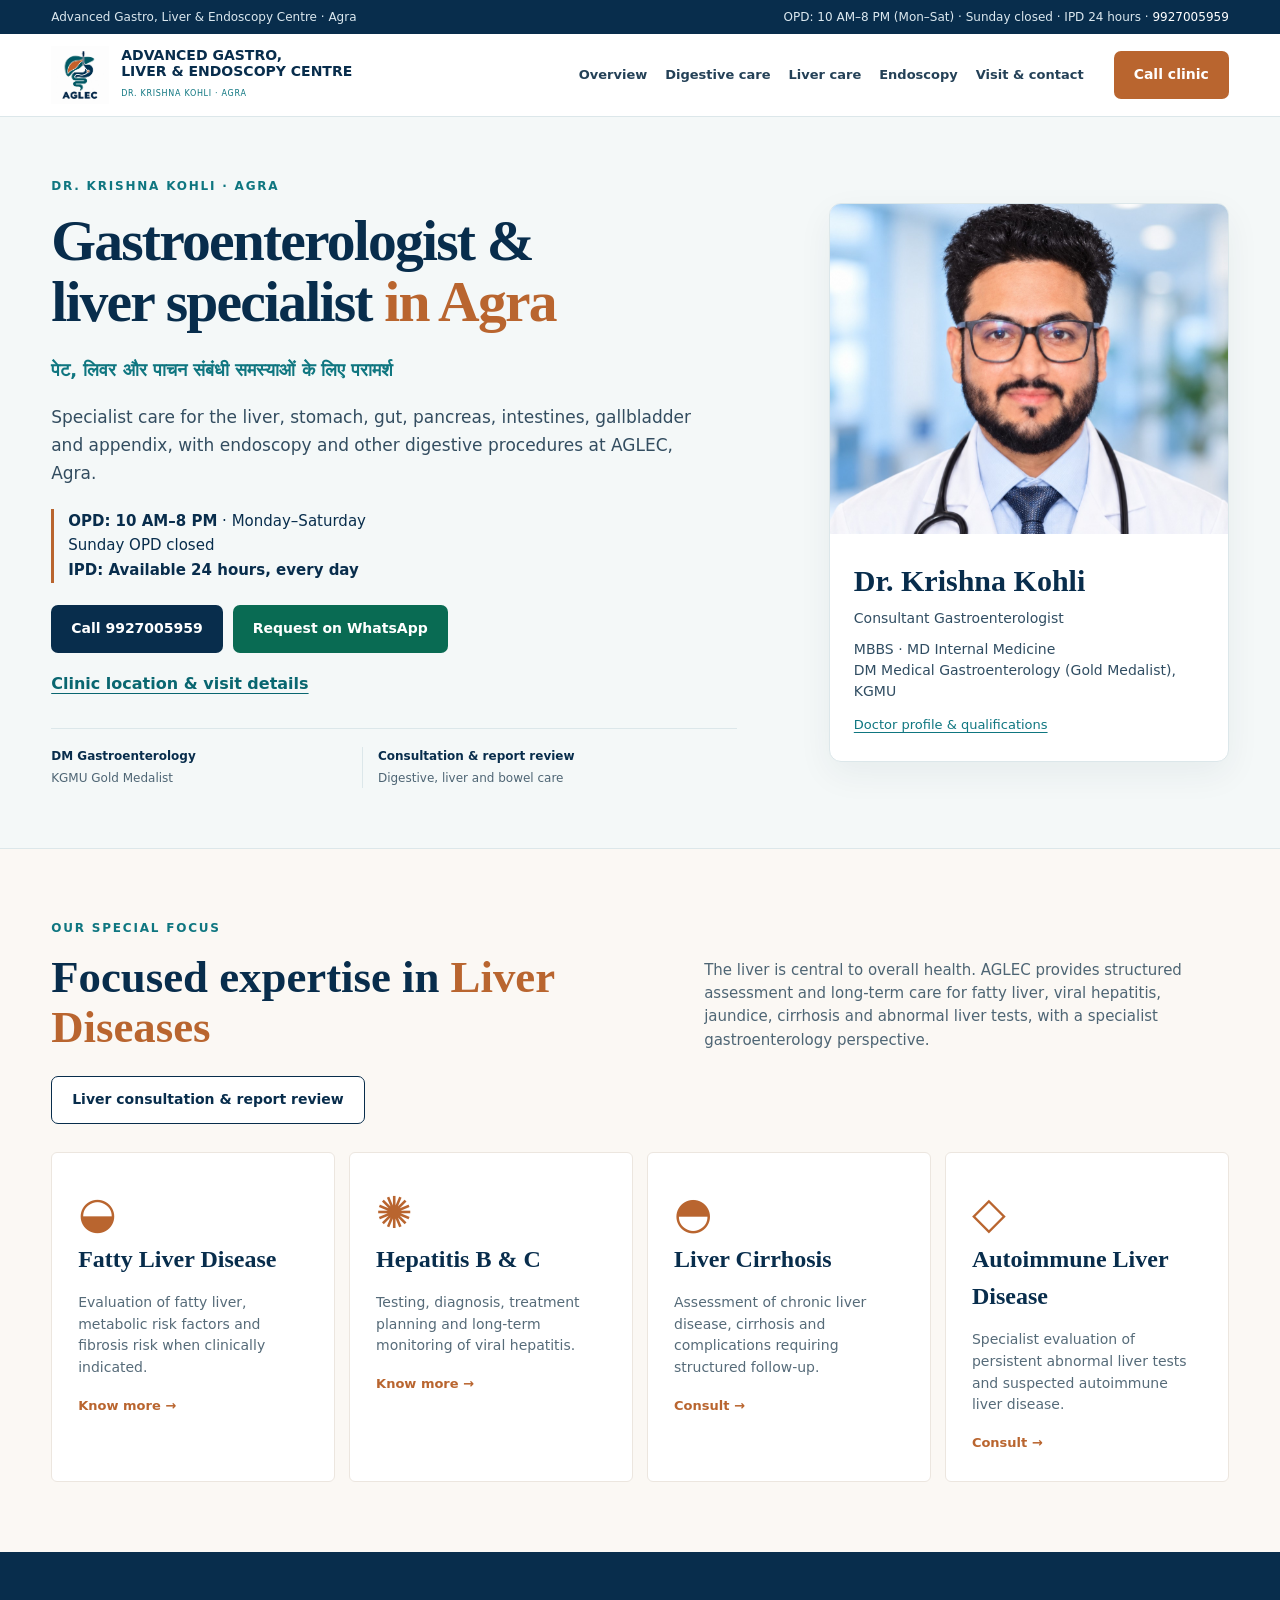
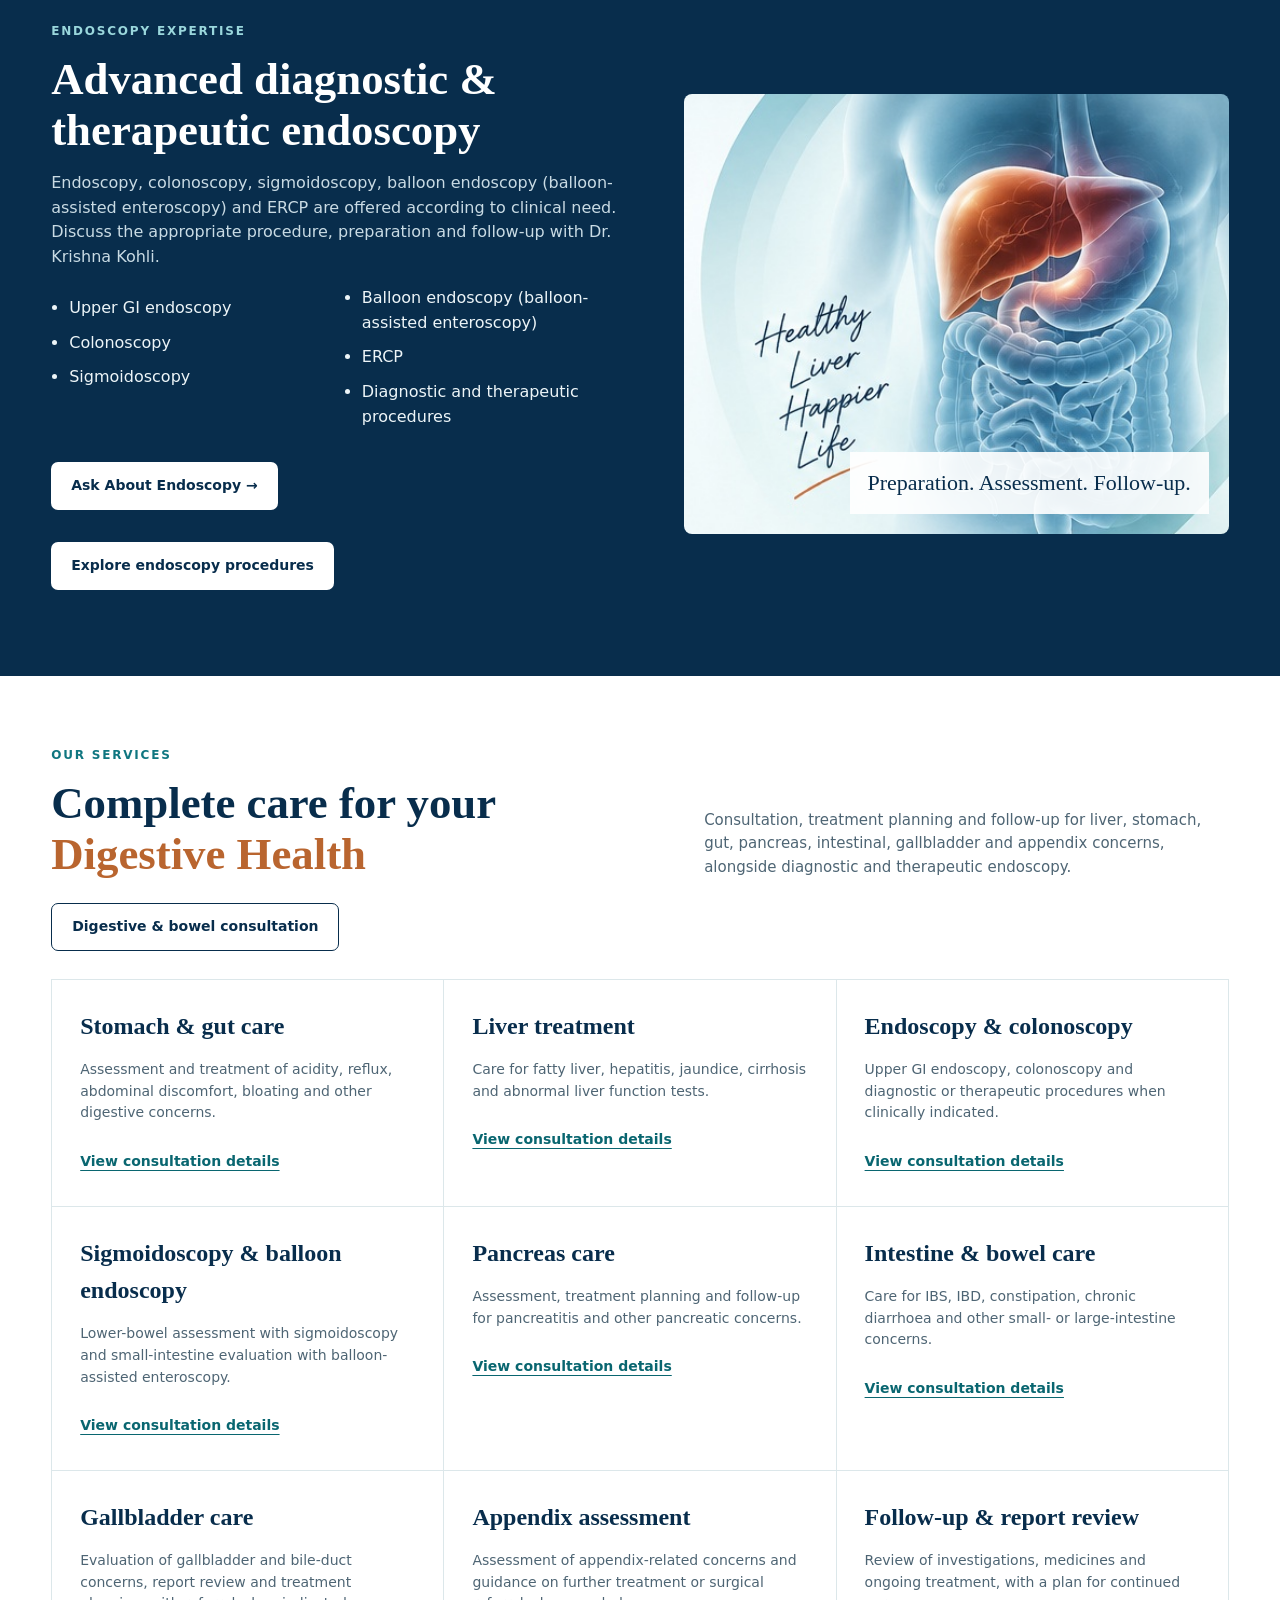
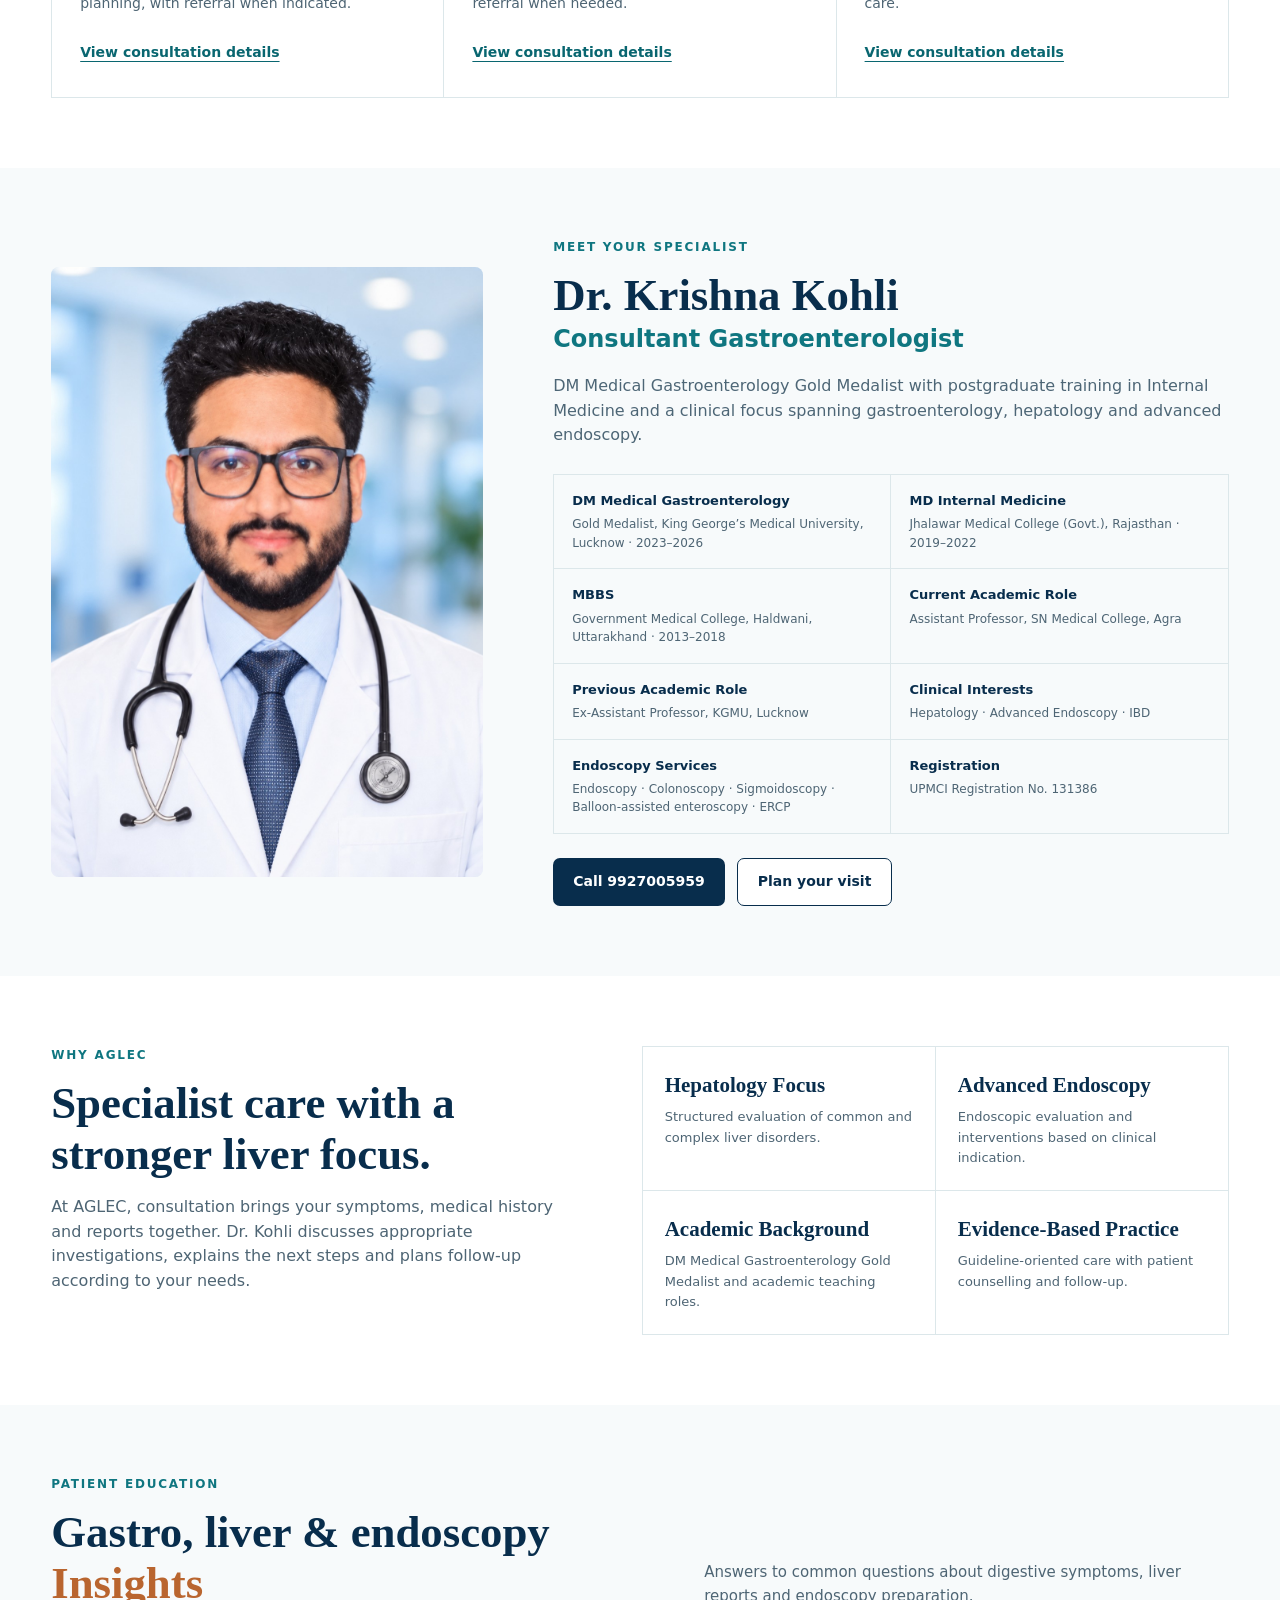
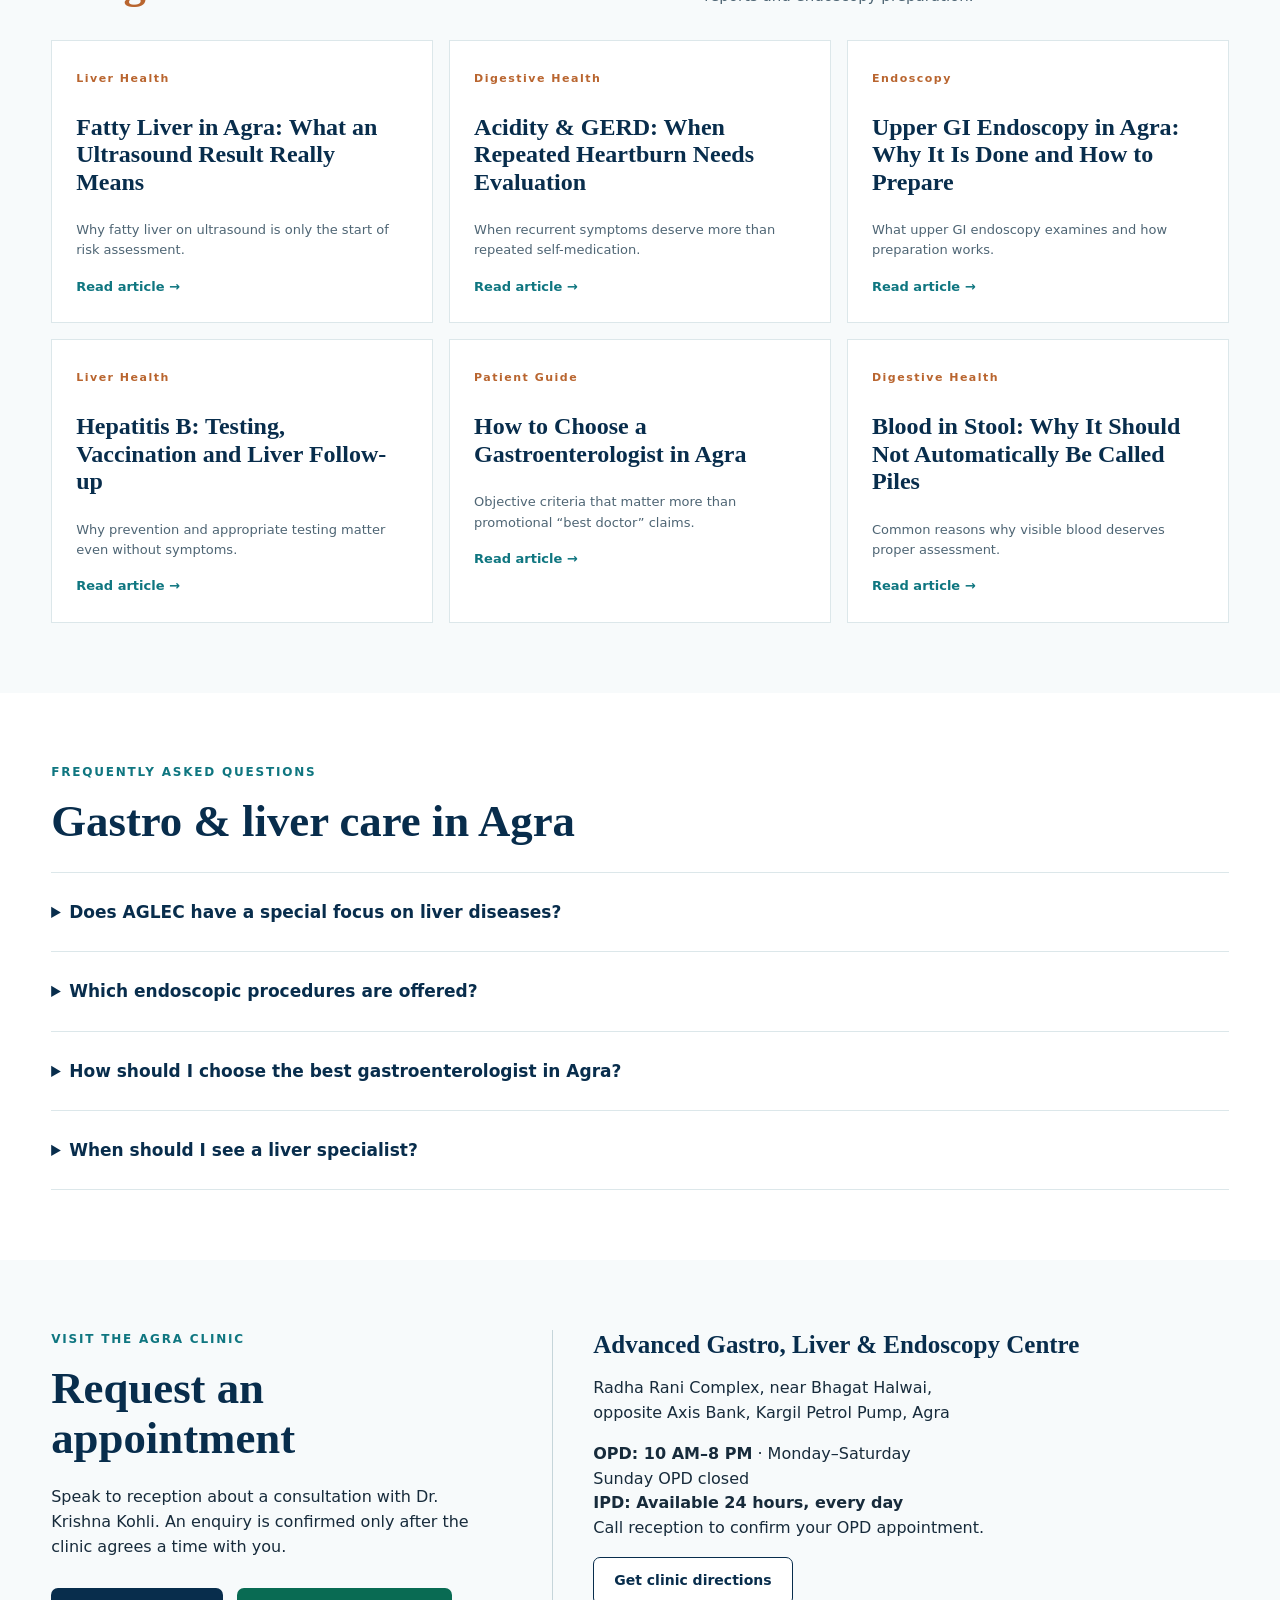
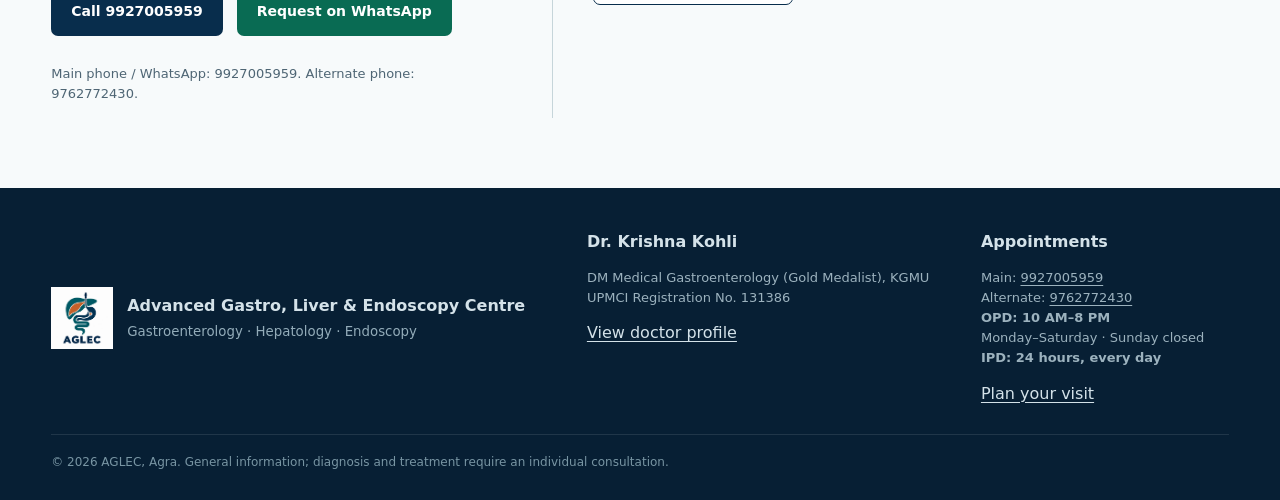
==== commit 89dca4d4: "Make 9927005959 Dr Kohli primary number and 9762772430 alternate" ====
--- a/index.html
+++ b/index.html
@@ -1,21 +1,21 @@
 <!DOCTYPE html>
 
 <html lang="en-IN">
-<head><meta charset="utf-8"/><meta content="width=device-width, initial-scale=1, viewport-fit=cover" name="viewport"/><meta content="#082d4c" name="theme-color"/><meta content="index,follow,max-image-preview:large" name="robots"/><title>Gastroenterologist in Agra | Dr. Krishna Kohli | AGLEC</title><meta content="Dr. Krishna Kohli, gastroenterologist in Agra. OPD 10 AM–8 PM, Monday–Saturday; Sunday closed. IPD available 24 hours. Appointments: 9762772430." name="description"/><link href="https://www.bestgastroenterologistinagra.com/" rel="canonical"/><meta content="website" property="og:type"/><meta content="Gastroenterologist in Agra | Dr. Krishna Kohli | AGLEC" property="og:title"/><meta content="Dr. Krishna Kohli, gastroenterologist in Agra. OPD 10 AM–8 PM, Monday–Saturday; Sunday closed. IPD available 24 hours. Appointments: 9762772430." property="og:description"/><meta content="https://www.bestgastroenterologistinagra.com/" property="og:url"/><meta content="https://www.bestgastroenterologistinagra.com/dr-krishna-kohli.jpg" property="og:image"/><link href="aglec-logo.jpg" rel="icon"/><link href="styles.css?v=20261111-1" rel="stylesheet"/><script defer="" src="script.js?v=20261111-1"></script><script type="application/ld+json">{"@context": "https://schema.org", "@graph": [{"@type": "WebSite", "@id": "https://www.bestgastroenterologistinagra.com/#website", "url": "https://www.bestgastroenterologistinagra.com/", "name": "Advanced Gastro, Liver & Endoscopy Centre", "alternateName": "AGLEC", "inLanguage": "en-IN"}, {"@type": "MedicalClinic", "@id": "https://www.bestgastroenterologistinagra.com/#clinic", "name": "Advanced Gastro, Liver & Endoscopy Centre", "alternateName": "AGLEC", "url": "https://www.bestgastroenterologistinagra.com/", "image": "https://www.bestgastroenterologistinagra.com/aglec-logo.jpg", "telephone": "+91-9762772430", "medicalSpecialty": ["Gastroenterology", "Hepatology"], "address": {"@type": "PostalAddress", "streetAddress": "Radha Rani Complex, Near Bhagat Halwai, Opp. Axis Bank, Kargil Petrol Pump", "addressLocality": "Agra", "addressRegion": "Uttar Pradesh", "addressCountry": "IN"}, "contactPoint": [{"@type": "ContactPoint", "telephone": "+91-9762772430", "contactType": "appointments"}, {"@type": "ContactPoint", "telephone": "+91-9927005959", "contactType": "alternate contact"}], "employee": {"@id": "https://www.bestgastroenterologistinagra.com/#doctor"}, "description": "Gastroenterology, liver treatment and digestive care in Agra. Endoscopy, colonoscopy, sigmoidoscopy, balloon-assisted enteroscopy and ERCP services. Doctor’s OPD: 10 AM–8 PM, Monday–Saturday; Sunday closed. IPD available 24 hours every day, including Sunday.", "department": [{"@type": "MedicalClinic", "@id": "https://www.bestgastroenterologistinagra.com/#opd", "name": "AGLEC Outpatient Department (OPD)", "telephone": "+91-9762772430", "address": {"@type": "PostalAddress", "streetAddress": "Radha Rani Complex, Near Bhagat Halwai, Opp. Axis Bank, Kargil Petrol Pump", "addressLocality": "Agra", "addressRegion": "Uttar Pradesh", "addressCountry": "IN"}, "openingHoursSpecification": [{"@type": "OpeningHoursSpecification", "dayOfWeek": ["Monday", "Tuesday", "Wednesday", "Thursday", "Friday", "Saturday"], "opens": "10:00", "closes": "20:00"}, {"@type": "OpeningHoursSpecification", "dayOfWeek": "Sunday", "opens": "00:00", "closes": "00:00"}]}, {"@type": "MedicalClinic", "@id": "https://www.bestgastroenterologistinagra.com/#ipd", "name": "AGLEC Inpatient Department (IPD)", "telephone": "+91-9762772430", "address": {"@type": "PostalAddress", "streetAddress": "Radha Rani Complex, Near Bhagat Halwai, Opp. Axis Bank, Kargil Petrol Pump", "addressLocality": "Agra", "addressRegion": "Uttar Pradesh", "addressCountry": "IN"}, "openingHoursSpecification": [{"@type": "OpeningHoursSpecification", "dayOfWeek": ["Monday", "Tuesday", "Wednesday", "Thursday", "Friday", "Saturday", "Sunday"], "opens": "00:00", "closes": "23:59"}]}]}, {"@type": "Physician", "@id": "https://www.bestgastroenterologistinagra.com/#doctor", "name": "Dr. Krishna Kohli", "image": "https://www.bestgastroenterologistinagra.com/dr-krishna-kohli.jpg", "medicalSpecialty": ["Gastroenterology", "Hepatology"], "description": "Consultant Gastroenterologist. MBBS, MD (Internal Medicine), DM Medical Gastroenterology (Gold Medalist), KGMU. Assistant Professor, SN Medical College, Agra. Ex-Assistant Professor, KGMU. Services include diagnostic and therapeutic endoscopy, colonoscopy, sigmoidoscopy, balloon-assisted enteroscopy and ERCP. UPMCI Registration No. 131386. OPD: 10 AM–8 PM, Monday–Saturday; Sunday closed.", "worksFor": {"@id": "https://www.bestgastroenterologistinagra.com/#clinic"}, "openingHoursSpecification": [{"@type": "OpeningHoursSpecification", "dayOfWeek": ["Monday", "Tuesday", "Wednesday", "Thursday", "Friday", "Saturday"], "opens": "10:00", "closes": "20:00"}, {"@type": "OpeningHoursSpecification", "dayOfWeek": "Sunday", "opens": "00:00", "closes": "00:00"}]}]}</script></head>
+<head><meta charset="utf-8"/><meta content="width=device-width, initial-scale=1, viewport-fit=cover" name="viewport"/><meta content="#082d4c" name="theme-color"/><meta content="index,follow,max-image-preview:large" name="robots"/><title>Gastroenterologist in Agra | Dr. Krishna Kohli | AGLEC</title><meta content="Dr. Krishna Kohli, gastroenterologist in Agra. OPD 10 AM–8 PM, Monday–Saturday; Sunday closed. IPD available 24 hours. Appointments: 9927005959." name="description"/><link href="https://www.bestgastroenterologistinagra.com/" rel="canonical"/><meta content="website" property="og:type"/><meta content="Gastroenterologist in Agra | Dr. Krishna Kohli | AGLEC" property="og:title"/><meta content="Dr. Krishna Kohli, gastroenterologist in Agra. OPD 10 AM–8 PM, Monday–Saturday; Sunday closed. IPD available 24 hours. Appointments: 9927005959." property="og:description"/><meta content="https://www.bestgastroenterologistinagra.com/" property="og:url"/><meta content="https://www.bestgastroenterologistinagra.com/dr-krishna-kohli.jpg" property="og:image"/><link href="aglec-logo.jpg" rel="icon"/><link href="styles.css?v=20261111-1" rel="stylesheet"/><script defer="" src="script.js?v=20261111-1"></script><script type="application/ld+json">{"@context": "https://schema.org", "@graph": [{"@type": "WebSite", "@id": "https://www.bestgastroenterologistinagra.com/#website", "url": "https://www.bestgastroenterologistinagra.com/", "name": "Advanced Gastro, Liver & Endoscopy Centre", "alternateName": "AGLEC", "inLanguage": "en-IN"}, {"@type": "MedicalClinic", "@id": "https://www.bestgastroenterologistinagra.com/#clinic", "name": "Advanced Gastro, Liver & Endoscopy Centre", "alternateName": "AGLEC", "url": "https://www.bestgastroenterologistinagra.com/", "image": "https://www.bestgastroenterologistinagra.com/aglec-logo.jpg", "telephone": "+91-9927005959", "medicalSpecialty": ["Gastroenterology", "Hepatology"], "address": {"@type": "PostalAddress", "streetAddress": "Radha Rani Complex, Near Bhagat Halwai, Opp. Axis Bank, Kargil Petrol Pump", "addressLocality": "Agra", "addressRegion": "Uttar Pradesh", "addressCountry": "IN"}, "contactPoint": [{"@type": "ContactPoint", "telephone": "+91-9927005959", "contactType": "appointments"}, {"@type": "ContactPoint", "telephone": "+91-9762772430", "contactType": "alternate contact"}], "employee": {"@id": "https://www.bestgastroenterologistinagra.com/#doctor"}, "description": "Gastroenterology, liver treatment and digestive care in Agra. Endoscopy, colonoscopy, sigmoidoscopy, balloon-assisted enteroscopy and ERCP services. Doctor’s OPD: 10 AM–8 PM, Monday–Saturday; Sunday closed. IPD available 24 hours every day, including Sunday.", "department": [{"@type": "MedicalClinic", "@id": "https://www.bestgastroenterologistinagra.com/#opd", "name": "AGLEC Outpatient Department (OPD)", "telephone": "+91-9927005959", "address": {"@type": "PostalAddress", "streetAddress": "Radha Rani Complex, Near Bhagat Halwai, Opp. Axis Bank, Kargil Petrol Pump", "addressLocality": "Agra", "addressRegion": "Uttar Pradesh", "addressCountry": "IN"}, "openingHoursSpecification": [{"@type": "OpeningHoursSpecification", "dayOfWeek": ["Monday", "Tuesday", "Wednesday", "Thursday", "Friday", "Saturday"], "opens": "10:00", "closes": "20:00"}, {"@type": "OpeningHoursSpecification", "dayOfWeek": "Sunday", "opens": "00:00", "closes": "00:00"}]}, {"@type": "MedicalClinic", "@id": "https://www.bestgastroenterologistinagra.com/#ipd", "name": "AGLEC Inpatient Department (IPD)", "telephone": "+91-9927005959", "address": {"@type": "PostalAddress", "streetAddress": "Radha Rani Complex, Near Bhagat Halwai, Opp. Axis Bank, Kargil Petrol Pump", "addressLocality": "Agra", "addressRegion": "Uttar Pradesh", "addressCountry": "IN"}, "openingHoursSpecification": [{"@type": "OpeningHoursSpecification", "dayOfWeek": ["Monday", "Tuesday", "Wednesday", "Thursday", "Friday", "Saturday", "Sunday"], "opens": "00:00", "closes": "23:59"}]}]}, {"@type": "Physician", "@id": "https://www.bestgastroenterologistinagra.com/#doctor", "name": "Dr. Krishna Kohli", "image": "https://www.bestgastroenterologistinagra.com/dr-krishna-kohli.jpg", "medicalSpecialty": ["Gastroenterology", "Hepatology"], "description": "Consultant Gastroenterologist. MBBS, MD (Internal Medicine), DM Medical Gastroenterology (Gold Medalist), KGMU. Assistant Professor, SN Medical College, Agra. Ex-Assistant Professor, KGMU. Services include diagnostic and therapeutic endoscopy, colonoscopy, sigmoidoscopy, balloon-assisted enteroscopy and ERCP. UPMCI Registration No. 131386. OPD: 10 AM–8 PM, Monday–Saturday; Sunday closed.", "worksFor": {"@id": "https://www.bestgastroenterologistinagra.com/#clinic"}, "openingHoursSpecification": [{"@type": "OpeningHoursSpecification", "dayOfWeek": ["Monday", "Tuesday", "Wednesday", "Thursday", "Friday", "Saturday"], "opens": "10:00", "closes": "20:00"}, {"@type": "OpeningHoursSpecification", "dayOfWeek": "Sunday", "opens": "00:00", "closes": "00:00"}], "telephone": "+91-9927005959"}]}</script></head>
 <body><a class="skip-link" href="#main-content">Skip to content</a>
-<div class="topbar"><div class="wrap topbar-row"><span>Advanced Gastro, Liver &amp; Endoscopy Centre · Agra</span><span>OPD: 10 AM–8 PM (Mon–Sat) · Sunday closed · IPD 24 hours · <a href="tel:+919762772430">9762772430</a></span></div></div>
-<header class="header"><div class="wrap header-row"><a aria-label="AGLEC home" class="brand" href="index.html"><img alt="AGLEC" height="58" src="aglec-logo.jpg" width="58"/><div><strong>ADVANCED GASTRO,<br/>LIVER &amp; ENDOSCOPY CENTRE</strong><small>DR. KRISHNA KOHLI · AGRA</small></div></a><nav aria-label="Main navigation" class="desktop-nav"><a href="index.html">Overview</a><a href="digestive-care-agra.html">Digestive care</a><a href="liver-specialist-agra.html">Liver care</a><a href="endoscopy-agra.html">Endoscopy</a><a href="contact.html">Visit &amp; contact</a></nav><a class="book top-book" href="tel:+919762772430">Call clinic</a><button aria-controls="mobileMenu" aria-expanded="false" aria-label="Open menu" class="menu-btn" id="menuBtn" type="button">Menu</button></div><nav aria-label="Mobile navigation" class="mobile-menu" id="mobileMenu"><a href="index.html">Overview</a><a href="digestive-care-agra.html">Digestive care</a><a href="liver-specialist-agra.html">Liver care</a><a href="endoscopy-agra.html">Endoscopy</a><a href="contact.html">Visit &amp; contact</a></nav></header>
+<div class="topbar"><div class="wrap topbar-row"><span>Advanced Gastro, Liver &amp; Endoscopy Centre · Agra</span><span>OPD: 10 AM–8 PM (Mon–Sat) · Sunday closed · IPD 24 hours · <a href="tel:+919927005959">9927005959</a></span></div></div>
+<header class="header"><div class="wrap header-row"><a aria-label="AGLEC home" class="brand" href="index.html"><img alt="AGLEC" height="58" src="aglec-logo.jpg" width="58"/><div><strong>ADVANCED GASTRO,<br/>LIVER &amp; ENDOSCOPY CENTRE</strong><small>DR. KRISHNA KOHLI · AGRA</small></div></a><nav aria-label="Main navigation" class="desktop-nav"><a href="index.html">Overview</a><a href="digestive-care-agra.html">Digestive care</a><a href="liver-specialist-agra.html">Liver care</a><a href="endoscopy-agra.html">Endoscopy</a><a href="contact.html">Visit &amp; contact</a></nav><a class="book top-book" href="tel:+919927005959">Call clinic</a><button aria-controls="mobileMenu" aria-expanded="false" aria-label="Open menu" class="menu-btn" id="menuBtn" type="button">Menu</button></div><nav aria-label="Mobile navigation" class="mobile-menu" id="mobileMenu"><a href="index.html">Overview</a><a href="digestive-care-agra.html">Digestive care</a><a href="liver-specialist-agra.html">Liver care</a><a href="endoscopy-agra.html">Endoscopy</a><a href="contact.html">Visit &amp; contact</a></nav></header>
 <main id="main-content">
-<section class="hero" id="home"><div class="wrap hero-grid"><div class="hero-copy"><div class="eyebrow">DR. KRISHNA KOHLI · AGRA</div><h1>Gastroenterologist &amp;<br/>liver specialist <span>in Agra</span></h1><p class="hindi" lang="hi">पेट, लिवर और पाचन संबंधी समस्याओं के लिए परामर्श</p><p>Specialist care for the liver, stomach, gut, pancreas, intestines, gallbladder and appendix, with endoscopy and other digestive procedures at AGLEC, Agra.</p><p class="hero-hours"><strong>OPD: 10 AM–8 PM</strong> · Monday–Saturday<br/>Sunday OPD closed<br/><strong>IPD: Available 24 hours, every day</strong></p><div class="actions"><a class="book" href="tel:+919762772430">Call 9762772430</a><a class="whatsapp" href="https://wa.me/919927005959?text=Hello%2C%20I%20would%20like%20to%20request%20an%20appointment%20with%20Dr.%20Krishna%20Kohli%20at%20AGLEC%2C%20Agra.%20Please%20confirm%20the%20consultation%20time%20and%20fee." rel="noopener" target="_blank">Request on WhatsApp</a></div><a class="text-link" href="contact.html">Clinic location &amp; visit details</a><div class="hero-features"><div><b>DM Gastroenterology</b><span>KGMU Gold Medalist</span></div><div><b>Consultation &amp; report review</b><span>Digestive, liver and bowel care</span></div></div></div><div class="hero-visual"><div class="doctor-card"><img alt="Dr. Krishna Kohli" decoding="async" fetchpriority="high" height="1536" src="dr-krishna-kohli.jpg" width="1229"/><div class="doctor-card-copy"><h2>Dr. Krishna Kohli</h2><p>Consultant Gastroenterologist</p><p>MBBS · MD Internal Medicine<br/>DM Medical Gastroenterology (Gold Medalist), KGMU</p><a href="#doctor">Doctor profile &amp; qualifications</a></div></div></div></div></section>
+<section class="hero" id="home"><div class="wrap hero-grid"><div class="hero-copy"><div class="eyebrow">DR. KRISHNA KOHLI · AGRA</div><h1>Gastroenterologist &amp;<br/>liver specialist <span>in Agra</span></h1><p class="hindi" lang="hi">पेट, लिवर और पाचन संबंधी समस्याओं के लिए परामर्श</p><p>Specialist care for the liver, stomach, gut, pancreas, intestines, gallbladder and appendix, with endoscopy and other digestive procedures at AGLEC, Agra.</p><p class="hero-hours"><strong>OPD: 10 AM–8 PM</strong> · Monday–Saturday<br/>Sunday OPD closed<br/><strong>IPD: Available 24 hours, every day</strong></p><div class="actions"><a class="book" href="tel:+919927005959">Call 9927005959</a><a class="whatsapp" href="https://wa.me/919927005959?text=Hello%2C%20I%20would%20like%20to%20request%20an%20appointment%20with%20Dr.%20Krishna%20Kohli%20at%20AGLEC%2C%20Agra.%20Please%20confirm%20the%20consultation%20time%20and%20fee." rel="noopener" target="_blank">Request on WhatsApp</a></div><a class="text-link" href="contact.html">Clinic location &amp; visit details</a><div class="hero-features"><div><b>DM Gastroenterology</b><span>KGMU Gold Medalist</span></div><div><b>Consultation &amp; report review</b><span>Digestive, liver and bowel care</span></div></div></div><div class="hero-visual"><div class="doctor-card"><img alt="Dr. Krishna Kohli" decoding="async" fetchpriority="high" height="1536" src="dr-krishna-kohli.jpg" width="1229"/><div class="doctor-card-copy"><h2>Dr. Krishna Kohli</h2><p>Consultant Gastroenterologist</p><p>MBBS · MD Internal Medicine<br/>DM Medical Gastroenterology (Gold Medalist), KGMU</p><a href="#doctor">Doctor profile &amp; qualifications</a></div></div></div></div></section>
 <section class="section liver" id="liver"><div class="wrap"><div class="section-head"><div><div class="eyebrow">OUR SPECIAL FOCUS</div><h2>Focused expertise in <span>Liver Diseases</span></h2></div><p>The liver is central to overall health. AGLEC provides structured assessment and long-term care for fatty liver, viral hepatitis, jaundice, cirrhosis and abnormal liver tests, with a specialist gastroenterology perspective.</p></div><div class="section-action"><a class="outline" href="liver-specialist-agra.html">Liver consultation &amp; report review</a></div><div class="liver-grid"><article><div class="big-icon">◒</div><h3>Fatty Liver Disease</h3><p>Evaluation of fatty liver, metabolic risk factors and fibrosis risk when clinically indicated.</p><a href="blog-fatty-liver-agra.html">Know more →</a></article><article><div class="big-icon">✺</div><h3>Hepatitis B &amp; C</h3><p>Testing, diagnosis, treatment planning and long-term monitoring of viral hepatitis.</p><a href="blog-hepatitis-b-liver-care.html">Know more →</a></article><article><div class="big-icon">◓</div><h3>Liver Cirrhosis</h3><p>Assessment of chronic liver disease, cirrhosis and complications requiring structured follow-up.</p><a href="#contact">Consult →</a></article><article><div class="big-icon">◇</div><h3>Autoimmune Liver Disease</h3><p>Specialist evaluation of persistent abnormal liver tests and suspected autoimmune liver disease.</p><a href="#contact">Consult →</a></article></div></div></section>
-<section class="section endoscopy" id="endoscopy"><div class="wrap endoscopy-grid"><div><div class="eyebrow light">ENDOSCOPY EXPERTISE</div><h2>Advanced diagnostic &amp; therapeutic endoscopy</h2><p>Endoscopy, colonoscopy, sigmoidoscopy, balloon endoscopy (balloon-assisted enteroscopy) and ERCP are offered according to clinical need. Discuss the appropriate procedure, preparation and follow-up with Dr. Krishna Kohli.</p><ul class="ticks"><li>Upper GI endoscopy</li><li>Colonoscopy</li><li>Sigmoidoscopy</li><li>Balloon endoscopy (balloon-assisted enteroscopy)</li><li>ERCP</li><li>Diagnostic and therapeutic procedures</li></ul><a class="light-btn" href="tel:+919762772430">Ask About Endoscopy →</a><p><a class="light-btn" href="endoscopy-agra.html">Explore endoscopy procedures</a></p></div><div class="endoscopy-media"><img alt="Endoscopy and digestive care illustration" height="460" loading="lazy" src="digestive-hero.jpg" width="505"/><div class="endoscopy-note">Preparation. Assessment. Follow-up.</div></div></div></section>
+<section class="section endoscopy" id="endoscopy"><div class="wrap endoscopy-grid"><div><div class="eyebrow light">ENDOSCOPY EXPERTISE</div><h2>Advanced diagnostic &amp; therapeutic endoscopy</h2><p>Endoscopy, colonoscopy, sigmoidoscopy, balloon endoscopy (balloon-assisted enteroscopy) and ERCP are offered according to clinical need. Discuss the appropriate procedure, preparation and follow-up with Dr. Krishna Kohli.</p><ul class="ticks"><li>Upper GI endoscopy</li><li>Colonoscopy</li><li>Sigmoidoscopy</li><li>Balloon endoscopy (balloon-assisted enteroscopy)</li><li>ERCP</li><li>Diagnostic and therapeutic procedures</li></ul><a class="light-btn" href="tel:+919927005959">Ask About Endoscopy →</a><p><a class="light-btn" href="endoscopy-agra.html">Explore endoscopy procedures</a></p></div><div class="endoscopy-media"><img alt="Endoscopy and digestive care illustration" height="460" loading="lazy" src="digestive-hero.jpg" width="505"/><div class="endoscopy-note">Preparation. Assessment. Follow-up.</div></div></div></section>
 <section class="section services" id="services"><div class="wrap"><div class="section-head"><div><div class="eyebrow">OUR SERVICES</div><h2>Complete care for your <span>Digestive Health</span></h2></div><p>Consultation, treatment planning and follow-up for liver, stomach, gut, pancreas, intestinal, gallbladder and appendix concerns, alongside diagnostic and therapeutic endoscopy.</p></div><div class="section-action"><a class="outline" href="digestive-care-agra.html">Digestive &amp; bowel consultation</a></div><div class="service-grid"><article><h3>Stomach &amp; gut care</h3><p>Assessment and treatment of acidity, reflux, abdominal discomfort, bloating and other digestive concerns.</p><a class="text-link" href="digestive-care-agra.html">View consultation details</a></article><article><h3>Liver treatment</h3><p>Care for fatty liver, hepatitis, jaundice, cirrhosis and abnormal liver function tests.</p><a class="text-link" href="liver-specialist-agra.html">View consultation details</a></article><article><h3>Endoscopy &amp; colonoscopy</h3><p>Upper GI endoscopy, colonoscopy and diagnostic or therapeutic procedures when clinically indicated.</p><a class="text-link" href="endoscopy-agra.html">View consultation details</a></article><article><h3>Sigmoidoscopy &amp; balloon endoscopy</h3><p>Lower-bowel assessment with sigmoidoscopy and small-intestine evaluation with balloon-assisted enteroscopy.</p><a class="text-link" href="endoscopy-agra.html">View consultation details</a></article><article><h3>Pancreas care</h3><p>Assessment, treatment planning and follow-up for pancreatitis and other pancreatic concerns.</p><a class="text-link" href="digestive-care-agra.html#pancreas">View consultation details</a></article><article><h3>Intestine &amp; bowel care</h3><p>Care for IBS, IBD, constipation, chronic diarrhoea and other small- or large-intestine concerns.</p><a class="text-link" href="digestive-care-agra.html">View consultation details</a></article><article><h3>Gallbladder care</h3><p>Evaluation of gallbladder and bile-duct concerns, report review and treatment planning, with referral when indicated.</p><a class="text-link" href="digestive-care-agra.html#gallbladder">View consultation details</a></article><article><h3>Appendix assessment</h3><p>Assessment of appendix-related concerns and guidance on further treatment or surgical referral when needed.</p><a class="text-link" href="digestive-care-agra.html#appendix">View consultation details</a></article><article><h3>Follow-up &amp; report review</h3><p>Review of investigations, medicines and ongoing treatment, with a plan for continued care.</p><a class="text-link" href="contact.html">View consultation details</a></article></div></div></section>
-<section class="section doctor-section" id="doctor"><div class="wrap doctor-grid"><div class="portrait"><img alt="Dr Krishna Kohli" decoding="async" height="1536" loading="lazy" src="dr-krishna-kohli.jpg" width="1229"/></div><div><div class="eyebrow">MEET YOUR SPECIALIST</div><h2>Dr. Krishna Kohli</h2><h3 class="doctor-subtitle">Consultant Gastroenterologist</h3><p class="doctor-intro">DM Medical Gastroenterology Gold Medalist with postgraduate training in Internal Medicine and a clinical focus spanning gastroenterology, hepatology and advanced endoscopy.</p><div class="credential-grid"><div><strong>DM Medical Gastroenterology</strong><span>Gold Medalist, King George’s Medical University, Lucknow · 2023–2026</span></div><div><strong>MD Internal Medicine</strong><span>Jhalawar Medical College (Govt.), Rajasthan · 2019–2022</span></div><div><strong>MBBS</strong><span>Government Medical College, Haldwani, Uttarakhand · 2013–2018</span></div><div><strong>Current Academic Role</strong><span>Assistant Professor, SN Medical College, Agra</span></div><div><strong>Previous Academic Role</strong><span>Ex-Assistant Professor, KGMU, Lucknow</span></div><div><strong>Clinical Interests</strong><span>Hepatology · Advanced Endoscopy · IBD</span></div><div><strong>Endoscopy Services</strong><span>Endoscopy · Colonoscopy · Sigmoidoscopy · Balloon-assisted enteroscopy · ERCP</span></div><div><strong>Registration</strong><span>UPMCI Registration No. 131386</span></div></div><div class="doctor-actions"><a class="book" href="tel:+919762772430">Call 9762772430</a><a class="outline" href="contact.html">Plan your visit</a></div></div></div></section>
+<section class="section doctor-section" id="doctor"><div class="wrap doctor-grid"><div class="portrait"><img alt="Dr Krishna Kohli" decoding="async" height="1536" loading="lazy" src="dr-krishna-kohli.jpg" width="1229"/></div><div><div class="eyebrow">MEET YOUR SPECIALIST</div><h2>Dr. Krishna Kohli</h2><h3 class="doctor-subtitle">Consultant Gastroenterologist</h3><p class="doctor-intro">DM Medical Gastroenterology Gold Medalist with postgraduate training in Internal Medicine and a clinical focus spanning gastroenterology, hepatology and advanced endoscopy.</p><div class="credential-grid"><div><strong>DM Medical Gastroenterology</strong><span>Gold Medalist, King George’s Medical University, Lucknow · 2023–2026</span></div><div><strong>MD Internal Medicine</strong><span>Jhalawar Medical College (Govt.), Rajasthan · 2019–2022</span></div><div><strong>MBBS</strong><span>Government Medical College, Haldwani, Uttarakhand · 2013–2018</span></div><div><strong>Current Academic Role</strong><span>Assistant Professor, SN Medical College, Agra</span></div><div><strong>Previous Academic Role</strong><span>Ex-Assistant Professor, KGMU, Lucknow</span></div><div><strong>Clinical Interests</strong><span>Hepatology · Advanced Endoscopy · IBD</span></div><div><strong>Endoscopy Services</strong><span>Endoscopy · Colonoscopy · Sigmoidoscopy · Balloon-assisted enteroscopy · ERCP</span></div><div><strong>Registration</strong><span>UPMCI Registration No. 131386</span></div></div><div class="doctor-actions"><a class="book" href="tel:+919927005959">Call 9927005959</a><a class="outline" href="contact.html">Plan your visit</a></div></div></div></section>
 <section class="section about" id="about"><div class="wrap two-col"><div><div class="eyebrow">WHY AGLEC</div><h2>Specialist care with a stronger liver focus.</h2><p>At AGLEC, consultation brings your symptoms, medical history and reports together. Dr. Kohli discusses appropriate investigations, explains the next steps and plans follow-up according to your needs.</p></div><div class="principles"><div><strong>Hepatology Focus</strong><span>Structured evaluation of common and complex liver disorders.</span></div><div><strong>Advanced Endoscopy</strong><span>Endoscopic evaluation and interventions based on clinical indication.</span></div><div><strong>Academic Background</strong><span>DM Medical Gastroenterology Gold Medalist and academic teaching roles.</span></div><div><strong>Evidence-Based Practice</strong><span>Guideline-oriented care with patient counselling and follow-up.</span></div></div></div></section>
 <section class="section blogs" id="blogs"><div class="wrap"><div class="section-head"><div><div class="eyebrow">PATIENT EDUCATION</div><h2>Gastro, liver &amp; endoscopy <span>Insights</span></h2></div><p>Answers to common questions about digestive symptoms, liver reports and endoscopy preparation.</p></div><div class="blog-grid"><article><span>Liver Health</span><h3>Fatty Liver in Agra: What an Ultrasound Result Really Means</h3><p>Why fatty liver on ultrasound is only the start of risk assessment.</p><a href="blog-fatty-liver-agra.html">Read article →</a></article><article><span>Digestive Health</span><h3>Acidity &amp; GERD: When Repeated Heartburn Needs Evaluation</h3><p>When recurrent symptoms deserve more than repeated self-medication.</p><a href="blog-acidity-gerd-agra.html">Read article →</a></article><article><span>Endoscopy</span><h3>Upper GI Endoscopy in Agra: Why It Is Done and How to Prepare</h3><p>What upper GI endoscopy examines and how preparation works.</p><a href="blog-endoscopy-agra.html">Read article →</a></article><article><span>Liver Health</span><h3>Hepatitis B: Testing, Vaccination and Liver Follow-up</h3><p>Why prevention and appropriate testing matter even without symptoms.</p><a href="blog-hepatitis-b-liver-care.html">Read article →</a></article><article><span>Patient Guide</span><h3>How to Choose a Gastroenterologist in Agra</h3><p>Objective criteria that matter more than promotional “best doctor” claims.</p><a href="blog-choose-gastroenterologist-agra.html">Read article →</a></article><article><span>Digestive Health</span><h3>Blood in Stool: Why It Should Not Automatically Be Called Piles</h3><p>Common reasons why visible blood deserves proper assessment.</p><a href="blog-blood-in-stool.html">Read article →</a></article></div></div></section>
 <section class="section faq"><div class="wrap"><div class="eyebrow">FREQUENTLY ASKED QUESTIONS</div><h2>Gastro &amp; liver care in Agra</h2><details><summary>Does AGLEC have a special focus on liver diseases?</summary><p>Yes. Liver care is a major focus area, including fatty liver, viral hepatitis, jaundice, chronic liver disease, cirrhosis and abnormal liver function tests.</p></details><details><summary>Which endoscopic procedures are offered?</summary><p>Services include upper GI endoscopy, colonoscopy, sigmoidoscopy, balloon endoscopy (balloon-assisted enteroscopy) and ERCP. The doctor advises the appropriate procedure after assessment; contact reception for preparation and availability.</p></details><details><summary>How should I choose the best gastroenterologist in Agra?</summary><p>Rather than relying on a “best” claim, assess recognised specialist qualifications, registration, relevant experience, communication and availability of appropriate investigations or endoscopy.</p></details><details><summary>When should I see a liver specialist?</summary><p>Persistent abnormal liver tests, fatty liver with metabolic risk factors, hepatitis, jaundice or concern for chronic liver disease may justify specialist evaluation.</p></details></div></section>
-<section class="section contact" id="contact"><div class="wrap contact-grid"><div><div class="eyebrow">VISIT THE AGRA CLINIC</div><h2>Request an appointment</h2><p>Speak to reception about a consultation with Dr. Krishna Kohli. An enquiry is confirmed only after the clinic agrees a time with you.</p><div class="actions"><a class="book" href="tel:+919762772430">Call 9762772430</a><a class="whatsapp" href="https://wa.me/919927005959?text=Hello%2C%20I%20would%20like%20to%20request%20an%20appointment%20with%20Dr.%20Krishna%20Kohli%20at%20AGLEC%2C%20Agra.%20Please%20confirm%20the%20consultation%20time%20and%20fee." rel="noopener" target="_blank">Request on WhatsApp</a></div><p class="small">WhatsApp and alternate reception number: <a href="tel:+919927005959">9927005959</a>.</p></div><div class="visit-details"><h3>Advanced Gastro, Liver &amp; Endoscopy Centre</h3><p>Radha Rani Complex, near Bhagat Halwai,<br/>opposite Axis Bank, Kargil Petrol Pump, Agra</p><p><strong>OPD: 10 AM–8 PM</strong> · Monday–Saturday<br/>Sunday OPD closed<br/><strong>IPD: Available 24 hours, every day</strong><br/>Call reception to confirm your OPD appointment.</p><a class="outline" href="https://www.google.com/maps/dir/?api=1&amp;destination=Dr.+Krishna+Kohli+-+DM+Gastroenterology+(Gold+Medalist)+KGMU,+Advanced+Superspeciality+Medical+Centre,+12+UGF,+Vijay+Business+World,+Near+Bhagat+Halwai,+Opp.+Kargil+Petrol+Pump,+Agra,+Uttar+Pradesh,+282007&amp;destination_place_id=ChIJNYV8R8t3dDkRwiCrJwYga7k" rel="noopener" target="_blank">Get clinic directions</a></div></div></section>
+<section class="section contact" id="contact"><div class="wrap contact-grid"><div><div class="eyebrow">VISIT THE AGRA CLINIC</div><h2>Request an appointment</h2><p>Speak to reception about a consultation with Dr. Krishna Kohli. An enquiry is confirmed only after the clinic agrees a time with you.</p><div class="actions"><a class="book" href="tel:+919927005959">Call 9927005959</a><a class="whatsapp" href="https://wa.me/919927005959?text=Hello%2C%20I%20would%20like%20to%20request%20an%20appointment%20with%20Dr.%20Krishna%20Kohli%20at%20AGLEC%2C%20Agra.%20Please%20confirm%20the%20consultation%20time%20and%20fee." rel="noopener" target="_blank">Request on WhatsApp</a></div><p class="small">Main phone / WhatsApp: <a href="tel:+919927005959">9927005959</a>. Alternate phone: <a href="tel:+919762772430">9762772430</a>.</p></div><div class="visit-details"><h3>Advanced Gastro, Liver &amp; Endoscopy Centre</h3><p>Radha Rani Complex, near Bhagat Halwai,<br/>opposite Axis Bank, Kargil Petrol Pump, Agra</p><p><strong>OPD: 10 AM–8 PM</strong> · Monday–Saturday<br/>Sunday OPD closed<br/><strong>IPD: Available 24 hours, every day</strong><br/>Call reception to confirm your OPD appointment.</p><a class="outline" href="https://www.google.com/maps/dir/?api=1&amp;destination=Dr.+Krishna+Kohli+-+DM+Gastroenterology+(Gold+Medalist)+KGMU,+Advanced+Superspeciality+Medical+Centre,+12+UGF,+Vijay+Business+World,+Near+Bhagat+Halwai,+Opp.+Kargil+Petrol+Pump,+Agra,+Uttar+Pradesh,+282007&amp;destination_place_id=ChIJNYV8R8t3dDkRwiCrJwYga7k" rel="noopener" target="_blank">Get clinic directions</a></div></div></section>
 </main>
-<footer><div class="wrap footer-grid"><div class="footer-brand"><img alt="AGLEC" height="62" loading="lazy" src="aglec-logo.jpg" width="62"/><div><strong>Advanced Gastro, Liver &amp; Endoscopy Centre</strong><small>Gastroenterology · Hepatology · Endoscopy</small></div></div><div><strong>Dr. Krishna Kohli</strong><p>DM Medical Gastroenterology (Gold Medalist), KGMU<br/>UPMCI Registration No. 131386</p><a href="index.html#doctor">View doctor profile</a></div><div><strong>Appointments</strong><p><a href="tel:+919762772430">9762772430</a><br/><strong>OPD: 10 AM–8 PM</strong><br/>Monday–Saturday · Sunday closed<br/><strong>IPD: 24 hours, every day</strong></p><a href="contact.html">Plan your visit</a></div></div><div class="wrap copyright">© 2026 AGLEC, Agra. General information; diagnosis and treatment require an individual consultation.</div></footer>
-<nav aria-label="Quick clinic contact" class="mobile-actions"><a href="tel:+919762772430">Call clinic<strong>9762772430</strong></a><a href="https://wa.me/919927005959?text=Hello%2C%20I%20would%20like%20to%20request%20an%20appointment%20with%20Dr.%20Krishna%20Kohli%20at%20AGLEC%2C%20Agra.%20Please%20confirm%20the%20consultation%20time%20and%20fee." rel="noopener" target="_blank">WhatsApp<strong>Appointment request</strong></a><a href="https://www.google.com/maps/dir/?api=1&amp;destination=Dr.+Krishna+Kohli+-+DM+Gastroenterology+(Gold+Medalist)+KGMU,+Advanced+Superspeciality+Medical+Centre,+12+UGF,+Vijay+Business+World,+Near+Bhagat+Halwai,+Opp.+Kargil+Petrol+Pump,+Agra,+Uttar+Pradesh,+282007&amp;destination_place_id=ChIJNYV8R8t3dDkRwiCrJwYga7k" rel="noopener" target="_blank">Directions<strong>Agra clinic</strong></a></nav></body>
+<footer><div class="wrap footer-grid"><div class="footer-brand"><img alt="AGLEC" height="62" loading="lazy" src="aglec-logo.jpg" width="62"/><div><strong>Advanced Gastro, Liver &amp; Endoscopy Centre</strong><small>Gastroenterology · Hepatology · Endoscopy</small></div></div><div><strong>Dr. Krishna Kohli</strong><p>DM Medical Gastroenterology (Gold Medalist), KGMU<br/>UPMCI Registration No. 131386</p><a href="index.html#doctor">View doctor profile</a></div><div><strong>Appointments</strong><p>Main: <a href="tel:+919927005959">9927005959</a><br/>Alternate: <a href="tel:+919762772430">9762772430</a><br/><strong>OPD: 10 AM–8 PM</strong><br/>Monday–Saturday · Sunday closed<br/><strong>IPD: 24 hours, every day</strong></p><a href="contact.html">Plan your visit</a></div></div><div class="wrap copyright">© 2026 AGLEC, Agra. General information; diagnosis and treatment require an individual consultation.</div></footer>
+<nav aria-label="Quick clinic contact" class="mobile-actions"><a href="tel:+919927005959">Call clinic<strong>9927005959</strong></a><a href="https://wa.me/919927005959?text=Hello%2C%20I%20would%20like%20to%20request%20an%20appointment%20with%20Dr.%20Krishna%20Kohli%20at%20AGLEC%2C%20Agra.%20Please%20confirm%20the%20consultation%20time%20and%20fee." rel="noopener" target="_blank">WhatsApp<strong>Appointment request</strong></a><a href="https://www.google.com/maps/dir/?api=1&amp;destination=Dr.+Krishna+Kohli+-+DM+Gastroenterology+(Gold+Medalist)+KGMU,+Advanced+Superspeciality+Medical+Centre,+12+UGF,+Vijay+Business+World,+Near+Bhagat+Halwai,+Opp.+Kargil+Petrol+Pump,+Agra,+Uttar+Pradesh,+282007&amp;destination_place_id=ChIJNYV8R8t3dDkRwiCrJwYga7k" rel="noopener" target="_blank">Directions<strong>Agra clinic</strong></a></nav></body>
 </html>
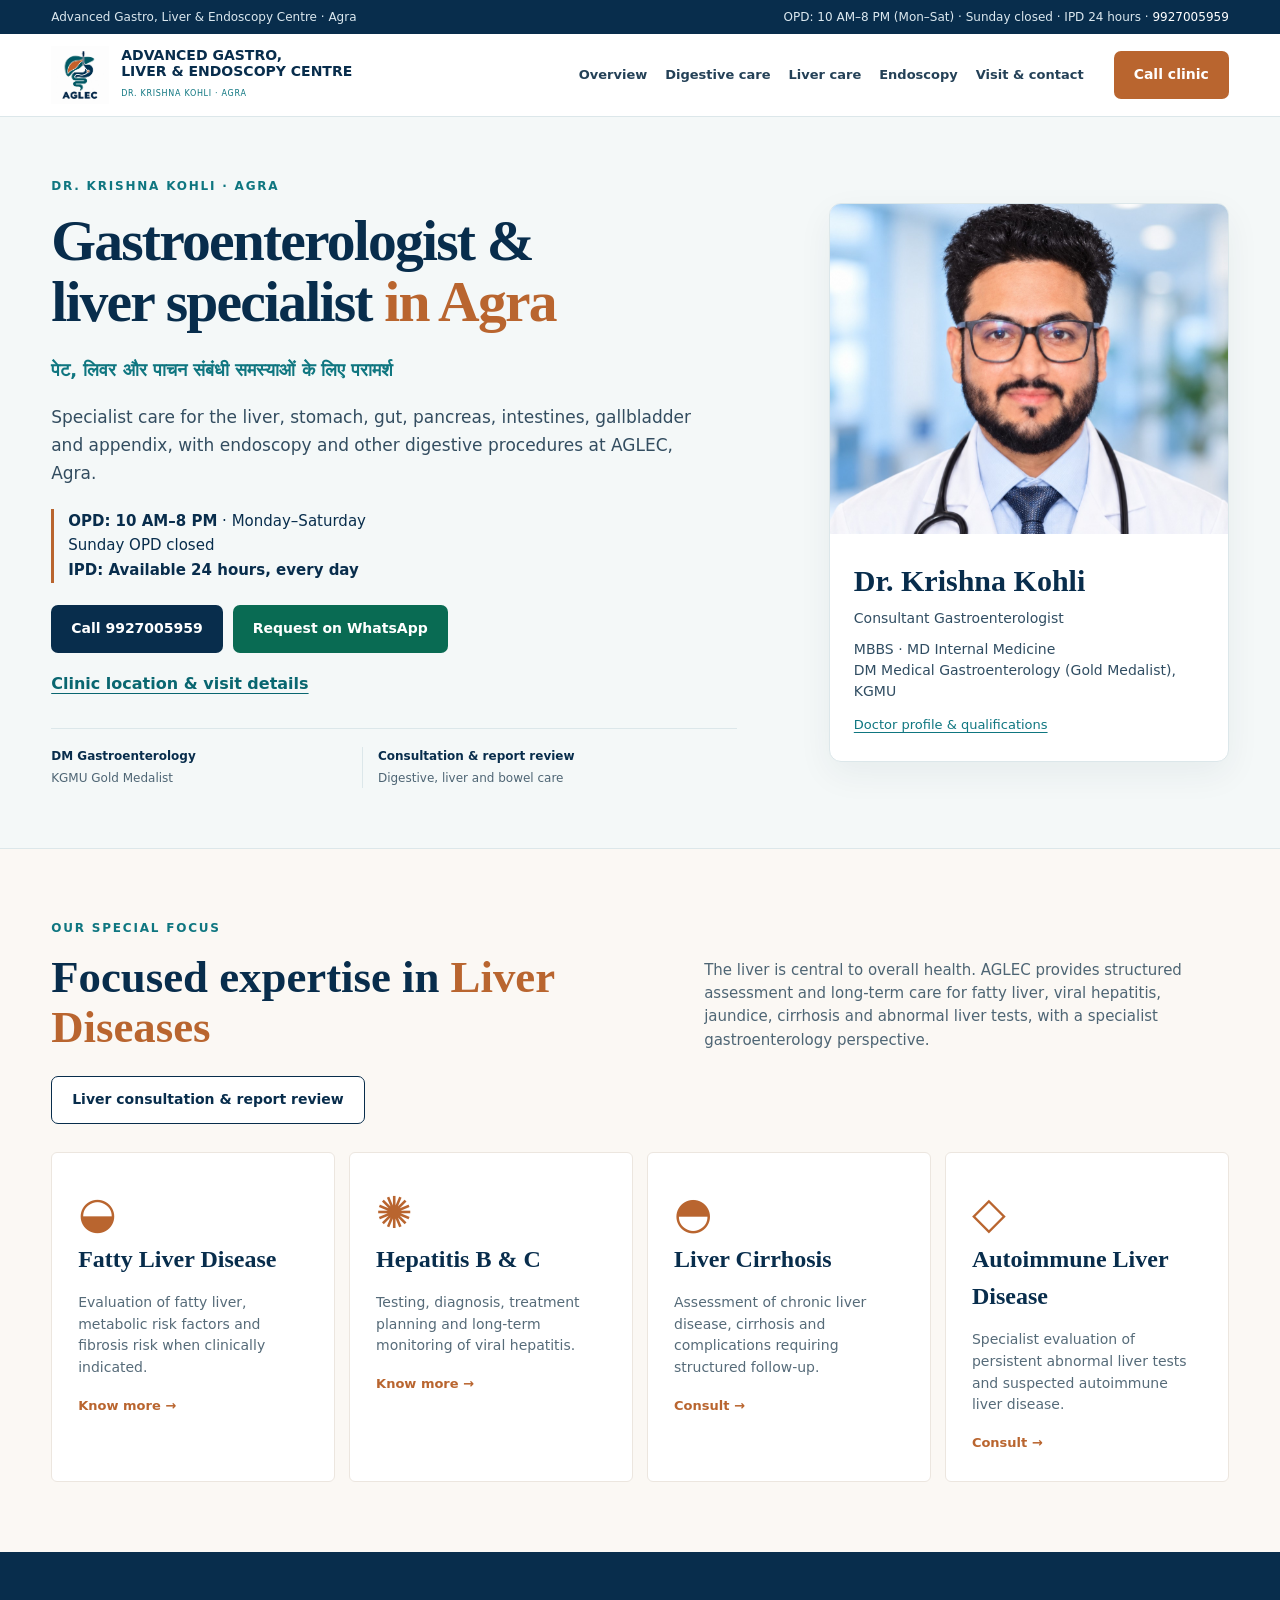
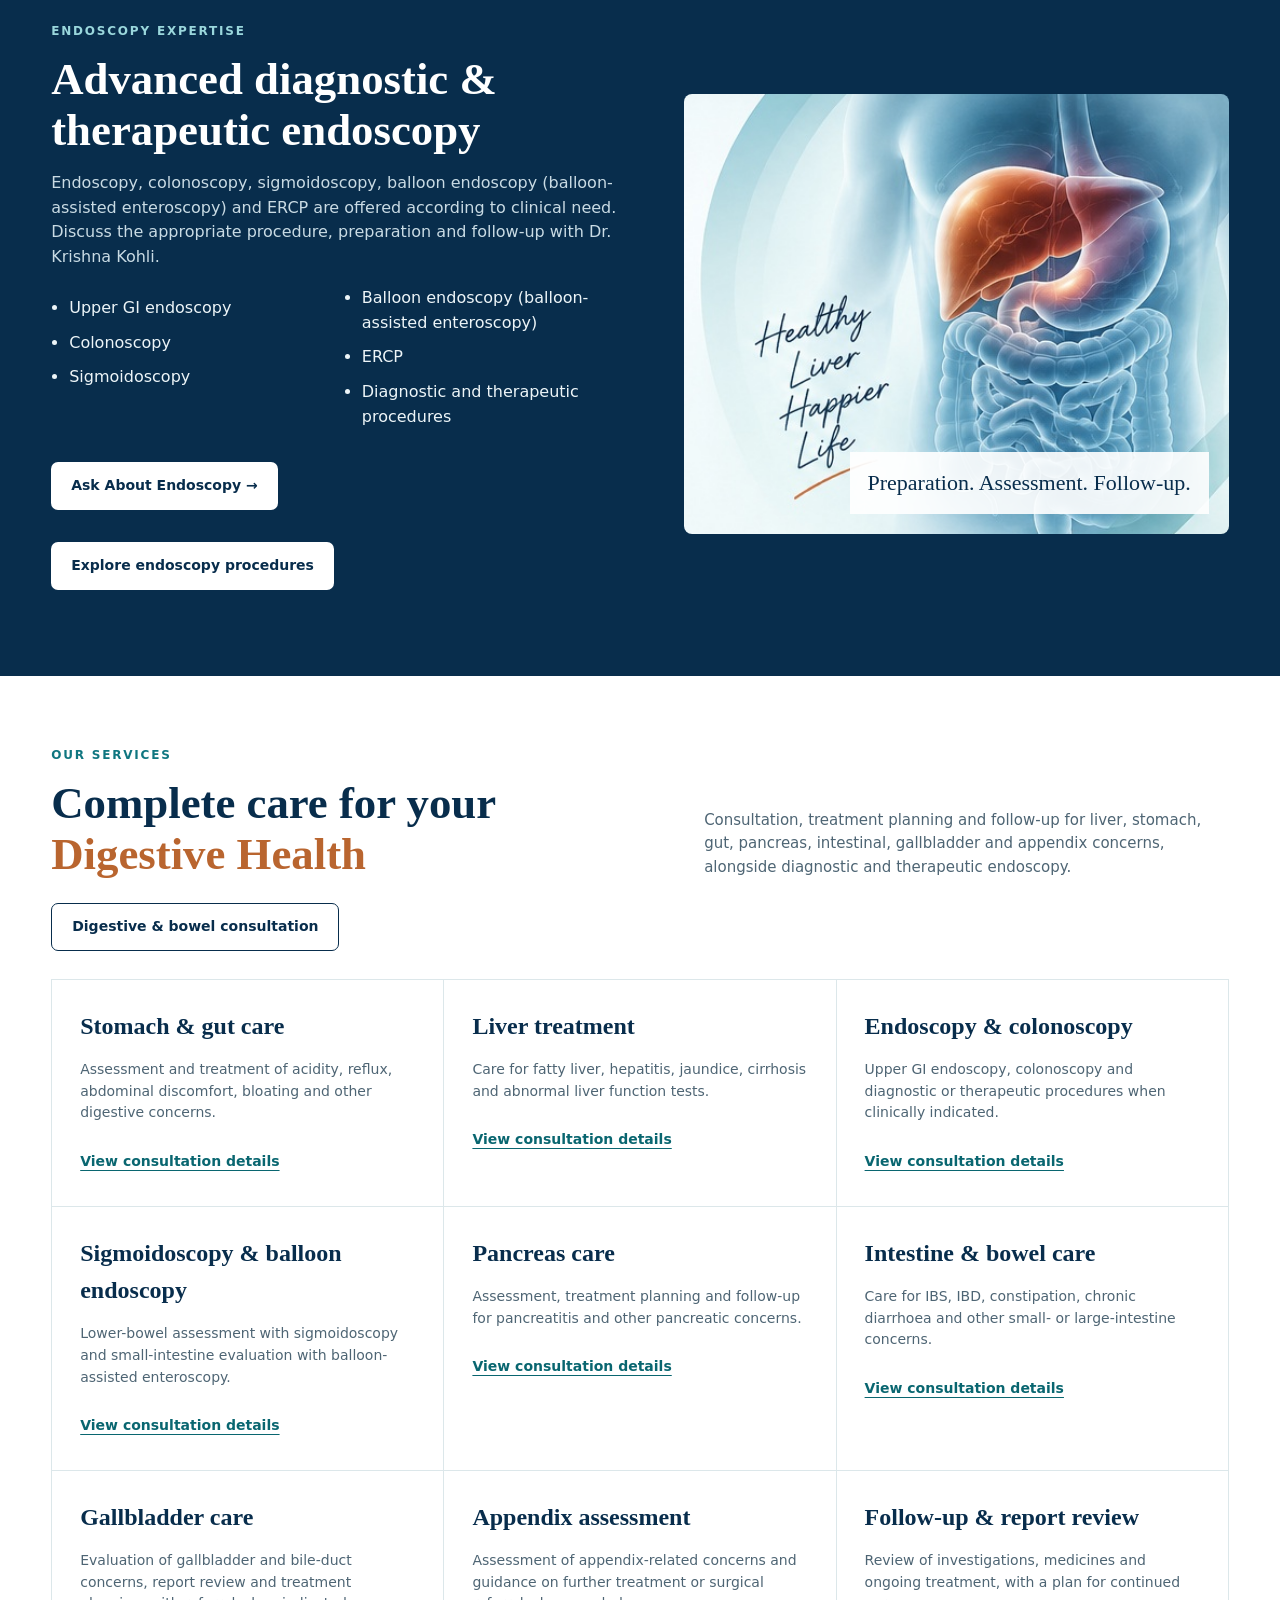
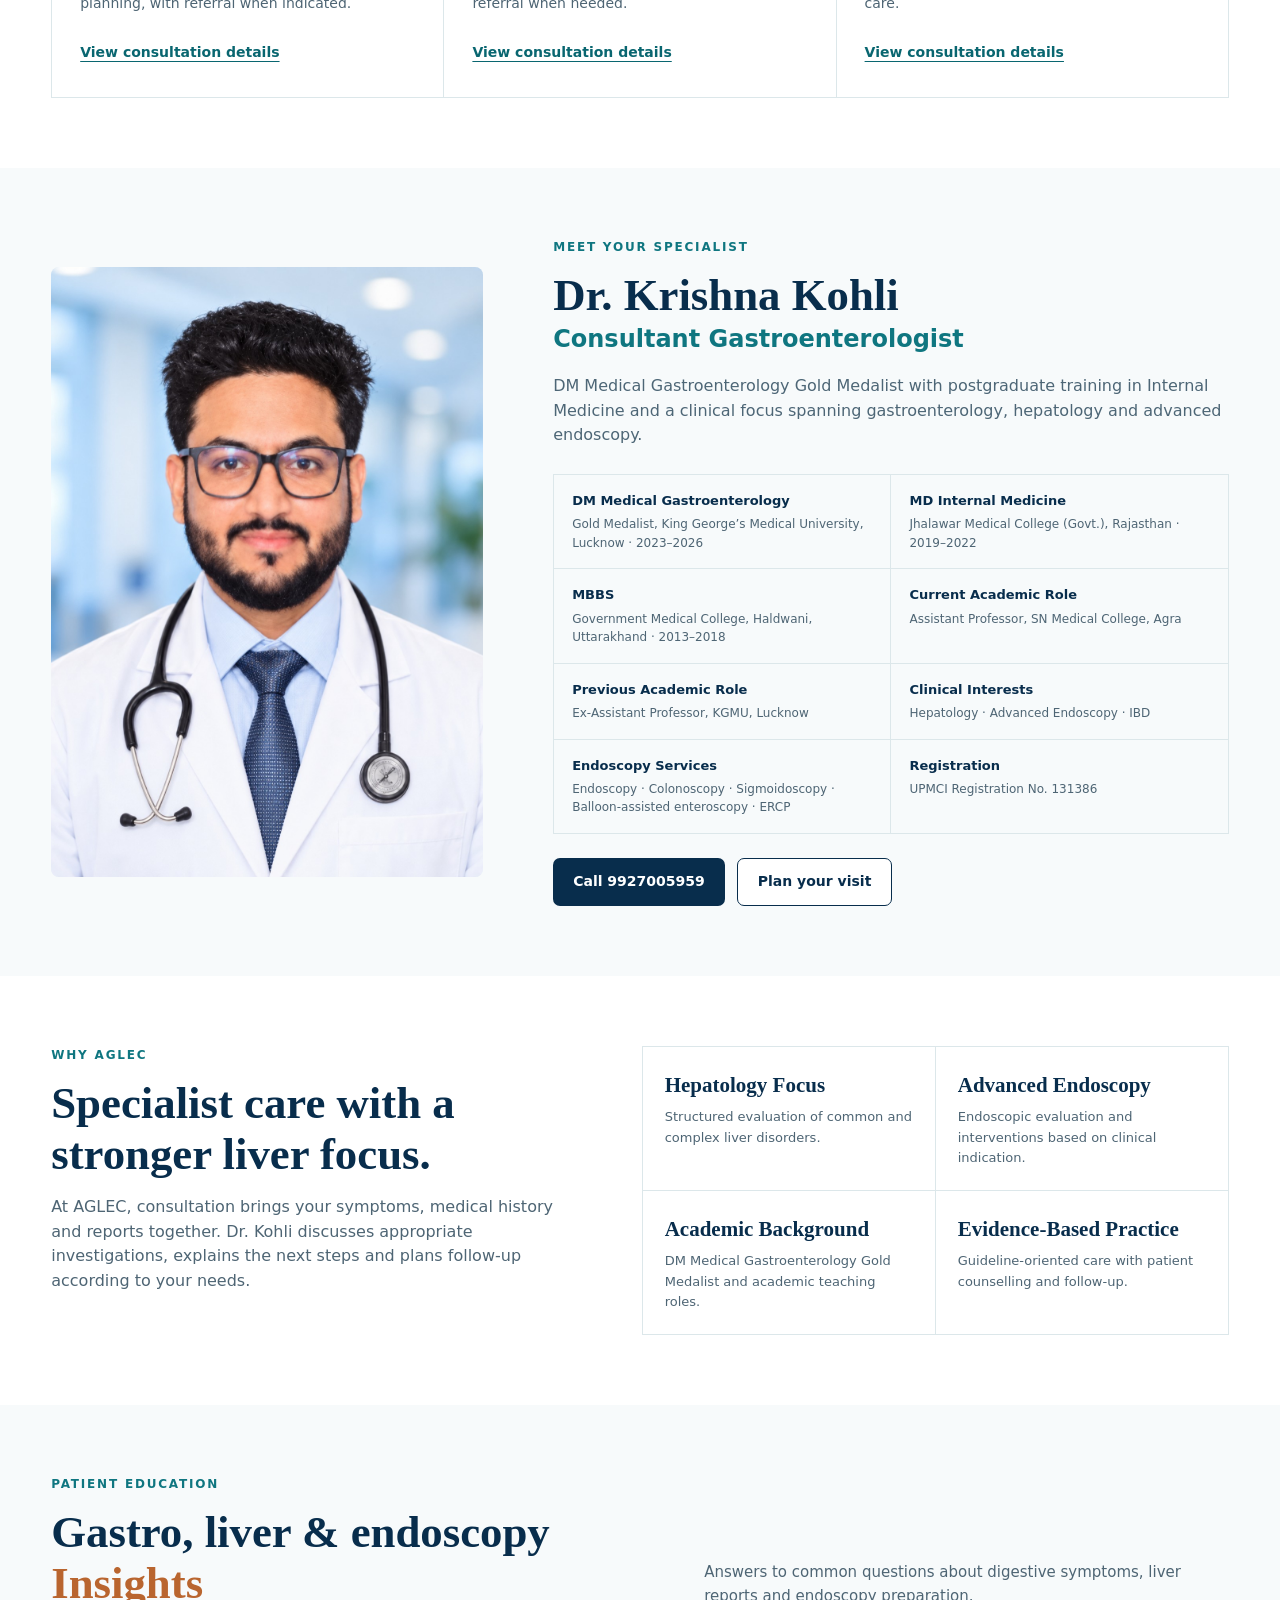
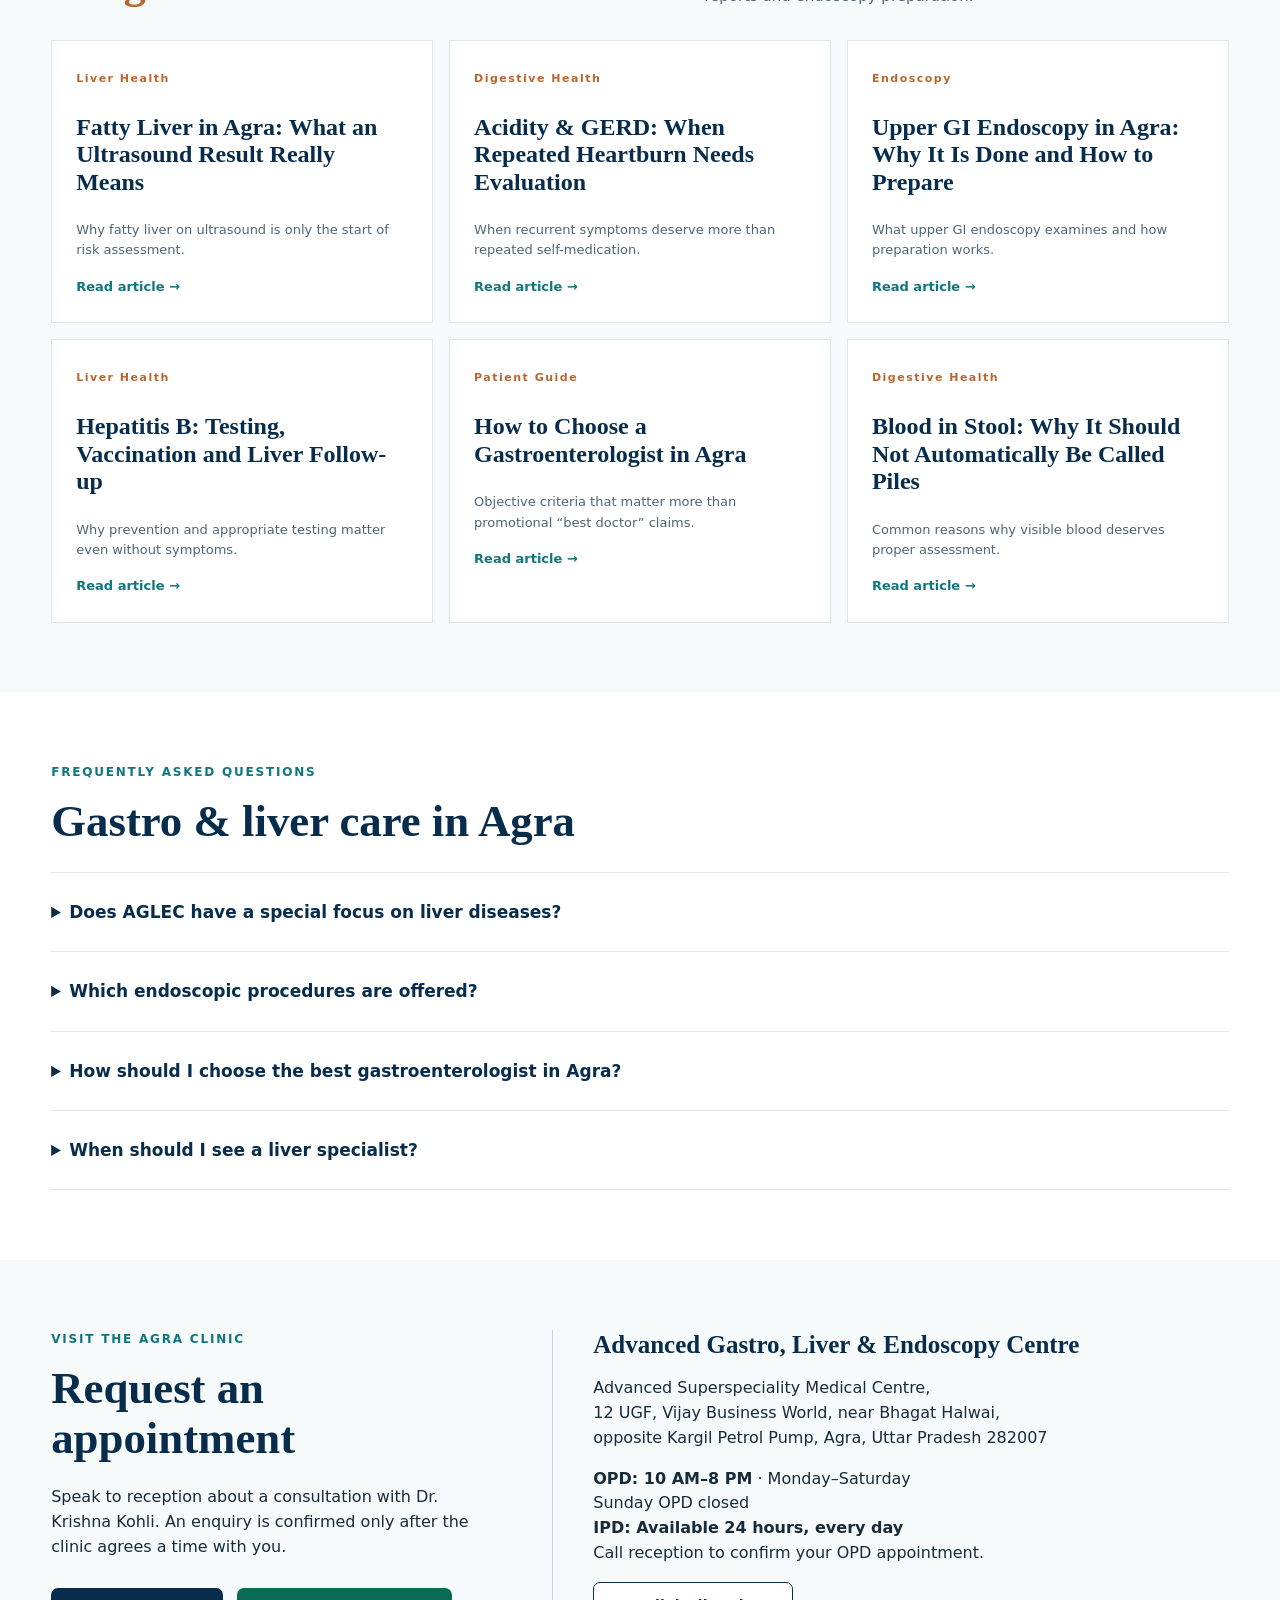
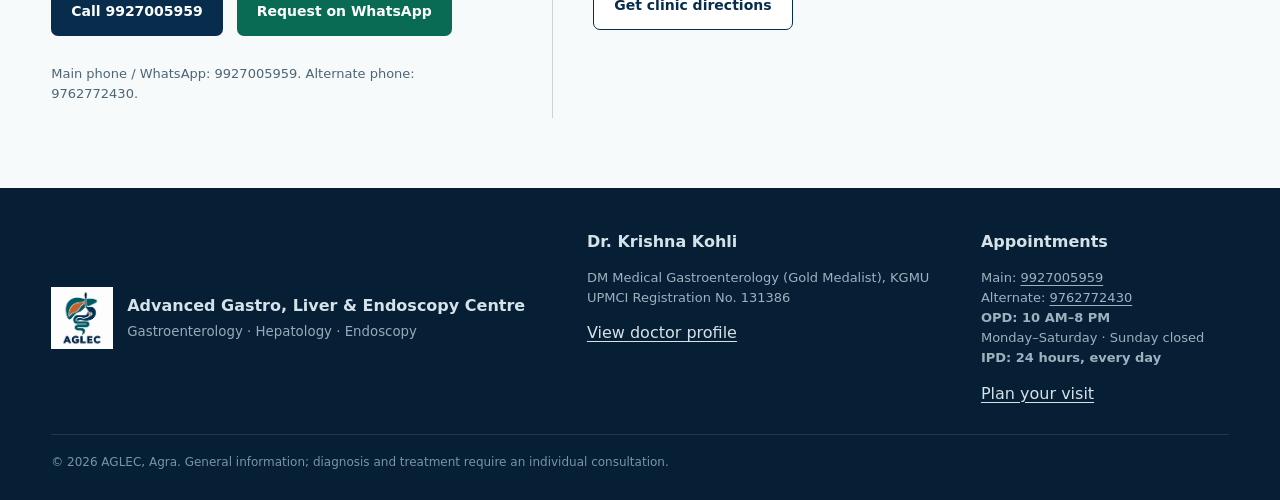
==== commit ff9ae20d: "Align clinic website address with Dr Kohli's verified Google listing" ====
--- a/index.html
+++ b/index.html
@@ -1,7 +1,7 @@
 <!DOCTYPE html>
 
 <html lang="en-IN">
-<head><meta charset="utf-8"/><meta content="width=device-width, initial-scale=1, viewport-fit=cover" name="viewport"/><meta content="#082d4c" name="theme-color"/><meta content="index,follow,max-image-preview:large" name="robots"/><title>Gastroenterologist in Agra | Dr. Krishna Kohli | AGLEC</title><meta content="Dr. Krishna Kohli, gastroenterologist in Agra. OPD 10 AM–8 PM, Monday–Saturday; Sunday closed. IPD available 24 hours. Appointments: 9927005959." name="description"/><link href="https://www.bestgastroenterologistinagra.com/" rel="canonical"/><meta content="website" property="og:type"/><meta content="Gastroenterologist in Agra | Dr. Krishna Kohli | AGLEC" property="og:title"/><meta content="Dr. Krishna Kohli, gastroenterologist in Agra. OPD 10 AM–8 PM, Monday–Saturday; Sunday closed. IPD available 24 hours. Appointments: 9927005959." property="og:description"/><meta content="https://www.bestgastroenterologistinagra.com/" property="og:url"/><meta content="https://www.bestgastroenterologistinagra.com/dr-krishna-kohli.jpg" property="og:image"/><link href="aglec-logo.jpg" rel="icon"/><link href="styles.css?v=20261111-1" rel="stylesheet"/><script defer="" src="script.js?v=20261111-1"></script><script type="application/ld+json">{"@context": "https://schema.org", "@graph": [{"@type": "WebSite", "@id": "https://www.bestgastroenterologistinagra.com/#website", "url": "https://www.bestgastroenterologistinagra.com/", "name": "Advanced Gastro, Liver & Endoscopy Centre", "alternateName": "AGLEC", "inLanguage": "en-IN"}, {"@type": "MedicalClinic", "@id": "https://www.bestgastroenterologistinagra.com/#clinic", "name": "Advanced Gastro, Liver & Endoscopy Centre", "alternateName": "AGLEC", "url": "https://www.bestgastroenterologistinagra.com/", "image": "https://www.bestgastroenterologistinagra.com/aglec-logo.jpg", "telephone": "+91-9927005959", "medicalSpecialty": ["Gastroenterology", "Hepatology"], "address": {"@type": "PostalAddress", "streetAddress": "Radha Rani Complex, Near Bhagat Halwai, Opp. Axis Bank, Kargil Petrol Pump", "addressLocality": "Agra", "addressRegion": "Uttar Pradesh", "addressCountry": "IN"}, "contactPoint": [{"@type": "ContactPoint", "telephone": "+91-9927005959", "contactType": "appointments"}, {"@type": "ContactPoint", "telephone": "+91-9762772430", "contactType": "alternate contact"}], "employee": {"@id": "https://www.bestgastroenterologistinagra.com/#doctor"}, "description": "Gastroenterology, liver treatment and digestive care in Agra. Endoscopy, colonoscopy, sigmoidoscopy, balloon-assisted enteroscopy and ERCP services. Doctor’s OPD: 10 AM–8 PM, Monday–Saturday; Sunday closed. IPD available 24 hours every day, including Sunday.", "department": [{"@type": "MedicalClinic", "@id": "https://www.bestgastroenterologistinagra.com/#opd", "name": "AGLEC Outpatient Department (OPD)", "telephone": "+91-9927005959", "address": {"@type": "PostalAddress", "streetAddress": "Radha Rani Complex, Near Bhagat Halwai, Opp. Axis Bank, Kargil Petrol Pump", "addressLocality": "Agra", "addressRegion": "Uttar Pradesh", "addressCountry": "IN"}, "openingHoursSpecification": [{"@type": "OpeningHoursSpecification", "dayOfWeek": ["Monday", "Tuesday", "Wednesday", "Thursday", "Friday", "Saturday"], "opens": "10:00", "closes": "20:00"}, {"@type": "OpeningHoursSpecification", "dayOfWeek": "Sunday", "opens": "00:00", "closes": "00:00"}]}, {"@type": "MedicalClinic", "@id": "https://www.bestgastroenterologistinagra.com/#ipd", "name": "AGLEC Inpatient Department (IPD)", "telephone": "+91-9927005959", "address": {"@type": "PostalAddress", "streetAddress": "Radha Rani Complex, Near Bhagat Halwai, Opp. Axis Bank, Kargil Petrol Pump", "addressLocality": "Agra", "addressRegion": "Uttar Pradesh", "addressCountry": "IN"}, "openingHoursSpecification": [{"@type": "OpeningHoursSpecification", "dayOfWeek": ["Monday", "Tuesday", "Wednesday", "Thursday", "Friday", "Saturday", "Sunday"], "opens": "00:00", "closes": "23:59"}]}]}, {"@type": "Physician", "@id": "https://www.bestgastroenterologistinagra.com/#doctor", "name": "Dr. Krishna Kohli", "image": "https://www.bestgastroenterologistinagra.com/dr-krishna-kohli.jpg", "medicalSpecialty": ["Gastroenterology", "Hepatology"], "description": "Consultant Gastroenterologist. MBBS, MD (Internal Medicine), DM Medical Gastroenterology (Gold Medalist), KGMU. Assistant Professor, SN Medical College, Agra. Ex-Assistant Professor, KGMU. Services include diagnostic and therapeutic endoscopy, colonoscopy, sigmoidoscopy, balloon-assisted enteroscopy and ERCP. UPMCI Registration No. 131386. OPD: 10 AM–8 PM, Monday–Saturday; Sunday closed.", "worksFor": {"@id": "https://www.bestgastroenterologistinagra.com/#clinic"}, "openingHoursSpecification": [{"@type": "OpeningHoursSpecification", "dayOfWeek": ["Monday", "Tuesday", "Wednesday", "Thursday", "Friday", "Saturday"], "opens": "10:00", "closes": "20:00"}, {"@type": "OpeningHoursSpecification", "dayOfWeek": "Sunday", "opens": "00:00", "closes": "00:00"}], "telephone": "+91-9927005959"}]}</script></head>
+<head><meta charset="utf-8"/><meta content="width=device-width, initial-scale=1, viewport-fit=cover" name="viewport"/><meta content="#082d4c" name="theme-color"/><meta content="index,follow,max-image-preview:large" name="robots"/><title>Gastroenterologist in Agra | Dr. Krishna Kohli | AGLEC</title><meta content="Dr. Krishna Kohli, gastroenterologist in Agra. OPD 10 AM–8 PM, Monday–Saturday; Sunday closed. IPD available 24 hours. Appointments: 9927005959." name="description"/><link href="https://www.bestgastroenterologistinagra.com/" rel="canonical"/><meta content="website" property="og:type"/><meta content="Gastroenterologist in Agra | Dr. Krishna Kohli | AGLEC" property="og:title"/><meta content="Dr. Krishna Kohli, gastroenterologist in Agra. OPD 10 AM–8 PM, Monday–Saturday; Sunday closed. IPD available 24 hours. Appointments: 9927005959." property="og:description"/><meta content="https://www.bestgastroenterologistinagra.com/" property="og:url"/><meta content="https://www.bestgastroenterologistinagra.com/dr-krishna-kohli.jpg" property="og:image"/><link href="aglec-logo.jpg" rel="icon"/><link href="styles.css?v=20261111-1" rel="stylesheet"/><script defer="" src="script.js?v=20261111-1"></script><script type="application/ld+json">{"@context": "https://schema.org", "@graph": [{"@type": "WebSite", "@id": "https://www.bestgastroenterologistinagra.com/#website", "url": "https://www.bestgastroenterologistinagra.com/", "name": "Advanced Gastro, Liver & Endoscopy Centre", "alternateName": "AGLEC", "inLanguage": "en-IN"}, {"@type": "MedicalClinic", "@id": "https://www.bestgastroenterologistinagra.com/#clinic", "name": "Advanced Gastro, Liver & Endoscopy Centre", "alternateName": "AGLEC", "url": "https://www.bestgastroenterologistinagra.com/", "image": "https://www.bestgastroenterologistinagra.com/aglec-logo.jpg", "telephone": "+91-9927005959", "medicalSpecialty": ["Gastroenterology", "Hepatology"], "address": {"@type": "PostalAddress", "streetAddress": "12 UGF, Vijay Business World, Advanced Superspeciality Medical Centre, Near Bhagat Halwai, Opp. Kargil Petrol Pump", "postalCode": "282007", "addressLocality": "Agra", "addressRegion": "Uttar Pradesh", "addressCountry": "IN"}, "contactPoint": [{"@type": "ContactPoint", "telephone": "+91-9927005959", "contactType": "appointments"}, {"@type": "ContactPoint", "telephone": "+91-9762772430", "contactType": "alternate contact"}], "employee": {"@id": "https://www.bestgastroenterologistinagra.com/#doctor"}, "description": "Gastroenterology, liver treatment and digestive care in Agra. Endoscopy, colonoscopy, sigmoidoscopy, balloon-assisted enteroscopy and ERCP services. Doctor’s OPD: 10 AM–8 PM, Monday–Saturday; Sunday closed. IPD available 24 hours every day, including Sunday.", "department": [{"@type": "MedicalClinic", "@id": "https://www.bestgastroenterologistinagra.com/#opd", "name": "AGLEC Outpatient Department (OPD)", "telephone": "+91-9927005959", "address": {"@type": "PostalAddress", "streetAddress": "12 UGF, Vijay Business World, Advanced Superspeciality Medical Centre, Near Bhagat Halwai, Opp. Kargil Petrol Pump", "postalCode": "282007", "addressLocality": "Agra", "addressRegion": "Uttar Pradesh", "addressCountry": "IN"}, "openingHoursSpecification": [{"@type": "OpeningHoursSpecification", "dayOfWeek": ["Monday", "Tuesday", "Wednesday", "Thursday", "Friday", "Saturday"], "opens": "10:00", "closes": "20:00"}, {"@type": "OpeningHoursSpecification", "dayOfWeek": "Sunday", "opens": "00:00", "closes": "00:00"}]}, {"@type": "MedicalClinic", "@id": "https://www.bestgastroenterologistinagra.com/#ipd", "name": "AGLEC Inpatient Department (IPD)", "telephone": "+91-9927005959", "address": {"@type": "PostalAddress", "streetAddress": "12 UGF, Vijay Business World, Advanced Superspeciality Medical Centre, Near Bhagat Halwai, Opp. Kargil Petrol Pump", "postalCode": "282007", "addressLocality": "Agra", "addressRegion": "Uttar Pradesh", "addressCountry": "IN"}, "openingHoursSpecification": [{"@type": "OpeningHoursSpecification", "dayOfWeek": ["Monday", "Tuesday", "Wednesday", "Thursday", "Friday", "Saturday", "Sunday"], "opens": "00:00", "closes": "23:59"}]}]}, {"@type": "Physician", "@id": "https://www.bestgastroenterologistinagra.com/#doctor", "name": "Dr. Krishna Kohli", "image": "https://www.bestgastroenterologistinagra.com/dr-krishna-kohli.jpg", "medicalSpecialty": ["Gastroenterology", "Hepatology"], "description": "Consultant Gastroenterologist. MBBS, MD (Internal Medicine), DM Medical Gastroenterology (Gold Medalist), KGMU. Assistant Professor, SN Medical College, Agra. Ex-Assistant Professor, KGMU. Services include diagnostic and therapeutic endoscopy, colonoscopy, sigmoidoscopy, balloon-assisted enteroscopy and ERCP. UPMCI Registration No. 131386. OPD: 10 AM–8 PM, Monday–Saturday; Sunday closed.", "worksFor": {"@id": "https://www.bestgastroenterologistinagra.com/#clinic"}, "openingHoursSpecification": [{"@type": "OpeningHoursSpecification", "dayOfWeek": ["Monday", "Tuesday", "Wednesday", "Thursday", "Friday", "Saturday"], "opens": "10:00", "closes": "20:00"}, {"@type": "OpeningHoursSpecification", "dayOfWeek": "Sunday", "opens": "00:00", "closes": "00:00"}], "telephone": "+91-9927005959"}]}</script></head>
 <body><a class="skip-link" href="#main-content">Skip to content</a>
 <div class="topbar"><div class="wrap topbar-row"><span>Advanced Gastro, Liver &amp; Endoscopy Centre · Agra</span><span>OPD: 10 AM–8 PM (Mon–Sat) · Sunday closed · IPD 24 hours · <a href="tel:+919927005959">9927005959</a></span></div></div>
 <header class="header"><div class="wrap header-row"><a aria-label="AGLEC home" class="brand" href="index.html"><img alt="AGLEC" height="58" src="aglec-logo.jpg" width="58"/><div><strong>ADVANCED GASTRO,<br/>LIVER &amp; ENDOSCOPY CENTRE</strong><small>DR. KRISHNA KOHLI · AGRA</small></div></a><nav aria-label="Main navigation" class="desktop-nav"><a href="index.html">Overview</a><a href="digestive-care-agra.html">Digestive care</a><a href="liver-specialist-agra.html">Liver care</a><a href="endoscopy-agra.html">Endoscopy</a><a href="contact.html">Visit &amp; contact</a></nav><a class="book top-book" href="tel:+919927005959">Call clinic</a><button aria-controls="mobileMenu" aria-expanded="false" aria-label="Open menu" class="menu-btn" id="menuBtn" type="button">Menu</button></div><nav aria-label="Mobile navigation" class="mobile-menu" id="mobileMenu"><a href="index.html">Overview</a><a href="digestive-care-agra.html">Digestive care</a><a href="liver-specialist-agra.html">Liver care</a><a href="endoscopy-agra.html">Endoscopy</a><a href="contact.html">Visit &amp; contact</a></nav></header>
@@ -14,7 +14,7 @@
 <section class="section about" id="about"><div class="wrap two-col"><div><div class="eyebrow">WHY AGLEC</div><h2>Specialist care with a stronger liver focus.</h2><p>At AGLEC, consultation brings your symptoms, medical history and reports together. Dr. Kohli discusses appropriate investigations, explains the next steps and plans follow-up according to your needs.</p></div><div class="principles"><div><strong>Hepatology Focus</strong><span>Structured evaluation of common and complex liver disorders.</span></div><div><strong>Advanced Endoscopy</strong><span>Endoscopic evaluation and interventions based on clinical indication.</span></div><div><strong>Academic Background</strong><span>DM Medical Gastroenterology Gold Medalist and academic teaching roles.</span></div><div><strong>Evidence-Based Practice</strong><span>Guideline-oriented care with patient counselling and follow-up.</span></div></div></div></section>
 <section class="section blogs" id="blogs"><div class="wrap"><div class="section-head"><div><div class="eyebrow">PATIENT EDUCATION</div><h2>Gastro, liver &amp; endoscopy <span>Insights</span></h2></div><p>Answers to common questions about digestive symptoms, liver reports and endoscopy preparation.</p></div><div class="blog-grid"><article><span>Liver Health</span><h3>Fatty Liver in Agra: What an Ultrasound Result Really Means</h3><p>Why fatty liver on ultrasound is only the start of risk assessment.</p><a href="blog-fatty-liver-agra.html">Read article →</a></article><article><span>Digestive Health</span><h3>Acidity &amp; GERD: When Repeated Heartburn Needs Evaluation</h3><p>When recurrent symptoms deserve more than repeated self-medication.</p><a href="blog-acidity-gerd-agra.html">Read article →</a></article><article><span>Endoscopy</span><h3>Upper GI Endoscopy in Agra: Why It Is Done and How to Prepare</h3><p>What upper GI endoscopy examines and how preparation works.</p><a href="blog-endoscopy-agra.html">Read article →</a></article><article><span>Liver Health</span><h3>Hepatitis B: Testing, Vaccination and Liver Follow-up</h3><p>Why prevention and appropriate testing matter even without symptoms.</p><a href="blog-hepatitis-b-liver-care.html">Read article →</a></article><article><span>Patient Guide</span><h3>How to Choose a Gastroenterologist in Agra</h3><p>Objective criteria that matter more than promotional “best doctor” claims.</p><a href="blog-choose-gastroenterologist-agra.html">Read article →</a></article><article><span>Digestive Health</span><h3>Blood in Stool: Why It Should Not Automatically Be Called Piles</h3><p>Common reasons why visible blood deserves proper assessment.</p><a href="blog-blood-in-stool.html">Read article →</a></article></div></div></section>
 <section class="section faq"><div class="wrap"><div class="eyebrow">FREQUENTLY ASKED QUESTIONS</div><h2>Gastro &amp; liver care in Agra</h2><details><summary>Does AGLEC have a special focus on liver diseases?</summary><p>Yes. Liver care is a major focus area, including fatty liver, viral hepatitis, jaundice, chronic liver disease, cirrhosis and abnormal liver function tests.</p></details><details><summary>Which endoscopic procedures are offered?</summary><p>Services include upper GI endoscopy, colonoscopy, sigmoidoscopy, balloon endoscopy (balloon-assisted enteroscopy) and ERCP. The doctor advises the appropriate procedure after assessment; contact reception for preparation and availability.</p></details><details><summary>How should I choose the best gastroenterologist in Agra?</summary><p>Rather than relying on a “best” claim, assess recognised specialist qualifications, registration, relevant experience, communication and availability of appropriate investigations or endoscopy.</p></details><details><summary>When should I see a liver specialist?</summary><p>Persistent abnormal liver tests, fatty liver with metabolic risk factors, hepatitis, jaundice or concern for chronic liver disease may justify specialist evaluation.</p></details></div></section>
-<section class="section contact" id="contact"><div class="wrap contact-grid"><div><div class="eyebrow">VISIT THE AGRA CLINIC</div><h2>Request an appointment</h2><p>Speak to reception about a consultation with Dr. Krishna Kohli. An enquiry is confirmed only after the clinic agrees a time with you.</p><div class="actions"><a class="book" href="tel:+919927005959">Call 9927005959</a><a class="whatsapp" href="https://wa.me/919927005959?text=Hello%2C%20I%20would%20like%20to%20request%20an%20appointment%20with%20Dr.%20Krishna%20Kohli%20at%20AGLEC%2C%20Agra.%20Please%20confirm%20the%20consultation%20time%20and%20fee." rel="noopener" target="_blank">Request on WhatsApp</a></div><p class="small">Main phone / WhatsApp: <a href="tel:+919927005959">9927005959</a>. Alternate phone: <a href="tel:+919762772430">9762772430</a>.</p></div><div class="visit-details"><h3>Advanced Gastro, Liver &amp; Endoscopy Centre</h3><p>Radha Rani Complex, near Bhagat Halwai,<br/>opposite Axis Bank, Kargil Petrol Pump, Agra</p><p><strong>OPD: 10 AM–8 PM</strong> · Monday–Saturday<br/>Sunday OPD closed<br/><strong>IPD: Available 24 hours, every day</strong><br/>Call reception to confirm your OPD appointment.</p><a class="outline" href="https://www.google.com/maps/dir/?api=1&amp;destination=Dr.+Krishna+Kohli+-+DM+Gastroenterology+(Gold+Medalist)+KGMU,+Advanced+Superspeciality+Medical+Centre,+12+UGF,+Vijay+Business+World,+Near+Bhagat+Halwai,+Opp.+Kargil+Petrol+Pump,+Agra,+Uttar+Pradesh,+282007&amp;destination_place_id=ChIJNYV8R8t3dDkRwiCrJwYga7k" rel="noopener" target="_blank">Get clinic directions</a></div></div></section>
+<section class="section contact" id="contact"><div class="wrap contact-grid"><div><div class="eyebrow">VISIT THE AGRA CLINIC</div><h2>Request an appointment</h2><p>Speak to reception about a consultation with Dr. Krishna Kohli. An enquiry is confirmed only after the clinic agrees a time with you.</p><div class="actions"><a class="book" href="tel:+919927005959">Call 9927005959</a><a class="whatsapp" href="https://wa.me/919927005959?text=Hello%2C%20I%20would%20like%20to%20request%20an%20appointment%20with%20Dr.%20Krishna%20Kohli%20at%20AGLEC%2C%20Agra.%20Please%20confirm%20the%20consultation%20time%20and%20fee." rel="noopener" target="_blank">Request on WhatsApp</a></div><p class="small">Main phone / WhatsApp: <a href="tel:+919927005959">9927005959</a>. Alternate phone: <a href="tel:+919762772430">9762772430</a>.</p></div><div class="visit-details"><h3>Advanced Gastro, Liver &amp; Endoscopy Centre</h3><p>Advanced Superspeciality Medical Centre,<br/>12 UGF, Vijay Business World, near Bhagat Halwai,<br/>opposite Kargil Petrol Pump, Agra, Uttar Pradesh 282007</p><p><strong>OPD: 10 AM–8 PM</strong> · Monday–Saturday<br/>Sunday OPD closed<br/><strong>IPD: Available 24 hours, every day</strong><br/>Call reception to confirm your OPD appointment.</p><a class="outline" href="https://www.google.com/maps/dir/?api=1&amp;destination=Dr.+Krishna+Kohli+-+DM+Gastroenterology+(Gold+Medalist)+KGMU,+Advanced+Superspeciality+Medical+Centre,+12+UGF,+Vijay+Business+World,+Near+Bhagat+Halwai,+Opp.+Kargil+Petrol+Pump,+Agra,+Uttar+Pradesh,+282007&amp;destination_place_id=ChIJNYV8R8t3dDkRwiCrJwYga7k" rel="noopener" target="_blank">Get clinic directions</a></div></div></section>
 </main>
 <footer><div class="wrap footer-grid"><div class="footer-brand"><img alt="AGLEC" height="62" loading="lazy" src="aglec-logo.jpg" width="62"/><div><strong>Advanced Gastro, Liver &amp; Endoscopy Centre</strong><small>Gastroenterology · Hepatology · Endoscopy</small></div></div><div><strong>Dr. Krishna Kohli</strong><p>DM Medical Gastroenterology (Gold Medalist), KGMU<br/>UPMCI Registration No. 131386</p><a href="index.html#doctor">View doctor profile</a></div><div><strong>Appointments</strong><p>Main: <a href="tel:+919927005959">9927005959</a><br/>Alternate: <a href="tel:+919762772430">9762772430</a><br/><strong>OPD: 10 AM–8 PM</strong><br/>Monday–Saturday · Sunday closed<br/><strong>IPD: 24 hours, every day</strong></p><a href="contact.html">Plan your visit</a></div></div><div class="wrap copyright">© 2026 AGLEC, Agra. General information; diagnosis and treatment require an individual consultation.</div></footer>
 <nav aria-label="Quick clinic contact" class="mobile-actions"><a href="tel:+919927005959">Call clinic<strong>9927005959</strong></a><a href="https://wa.me/919927005959?text=Hello%2C%20I%20would%20like%20to%20request%20an%20appointment%20with%20Dr.%20Krishna%20Kohli%20at%20AGLEC%2C%20Agra.%20Please%20confirm%20the%20consultation%20time%20and%20fee." rel="noopener" target="_blank">WhatsApp<strong>Appointment request</strong></a><a href="https://www.google.com/maps/dir/?api=1&amp;destination=Dr.+Krishna+Kohli+-+DM+Gastroenterology+(Gold+Medalist)+KGMU,+Advanced+Superspeciality+Medical+Centre,+12+UGF,+Vijay+Business+World,+Near+Bhagat+Halwai,+Opp.+Kargil+Petrol+Pump,+Agra,+Uttar+Pradesh,+282007&amp;destination_place_id=ChIJNYV8R8t3dDkRwiCrJwYga7k" rel="noopener" target="_blank">Directions<strong>Agra clinic</strong></a></nav></body>
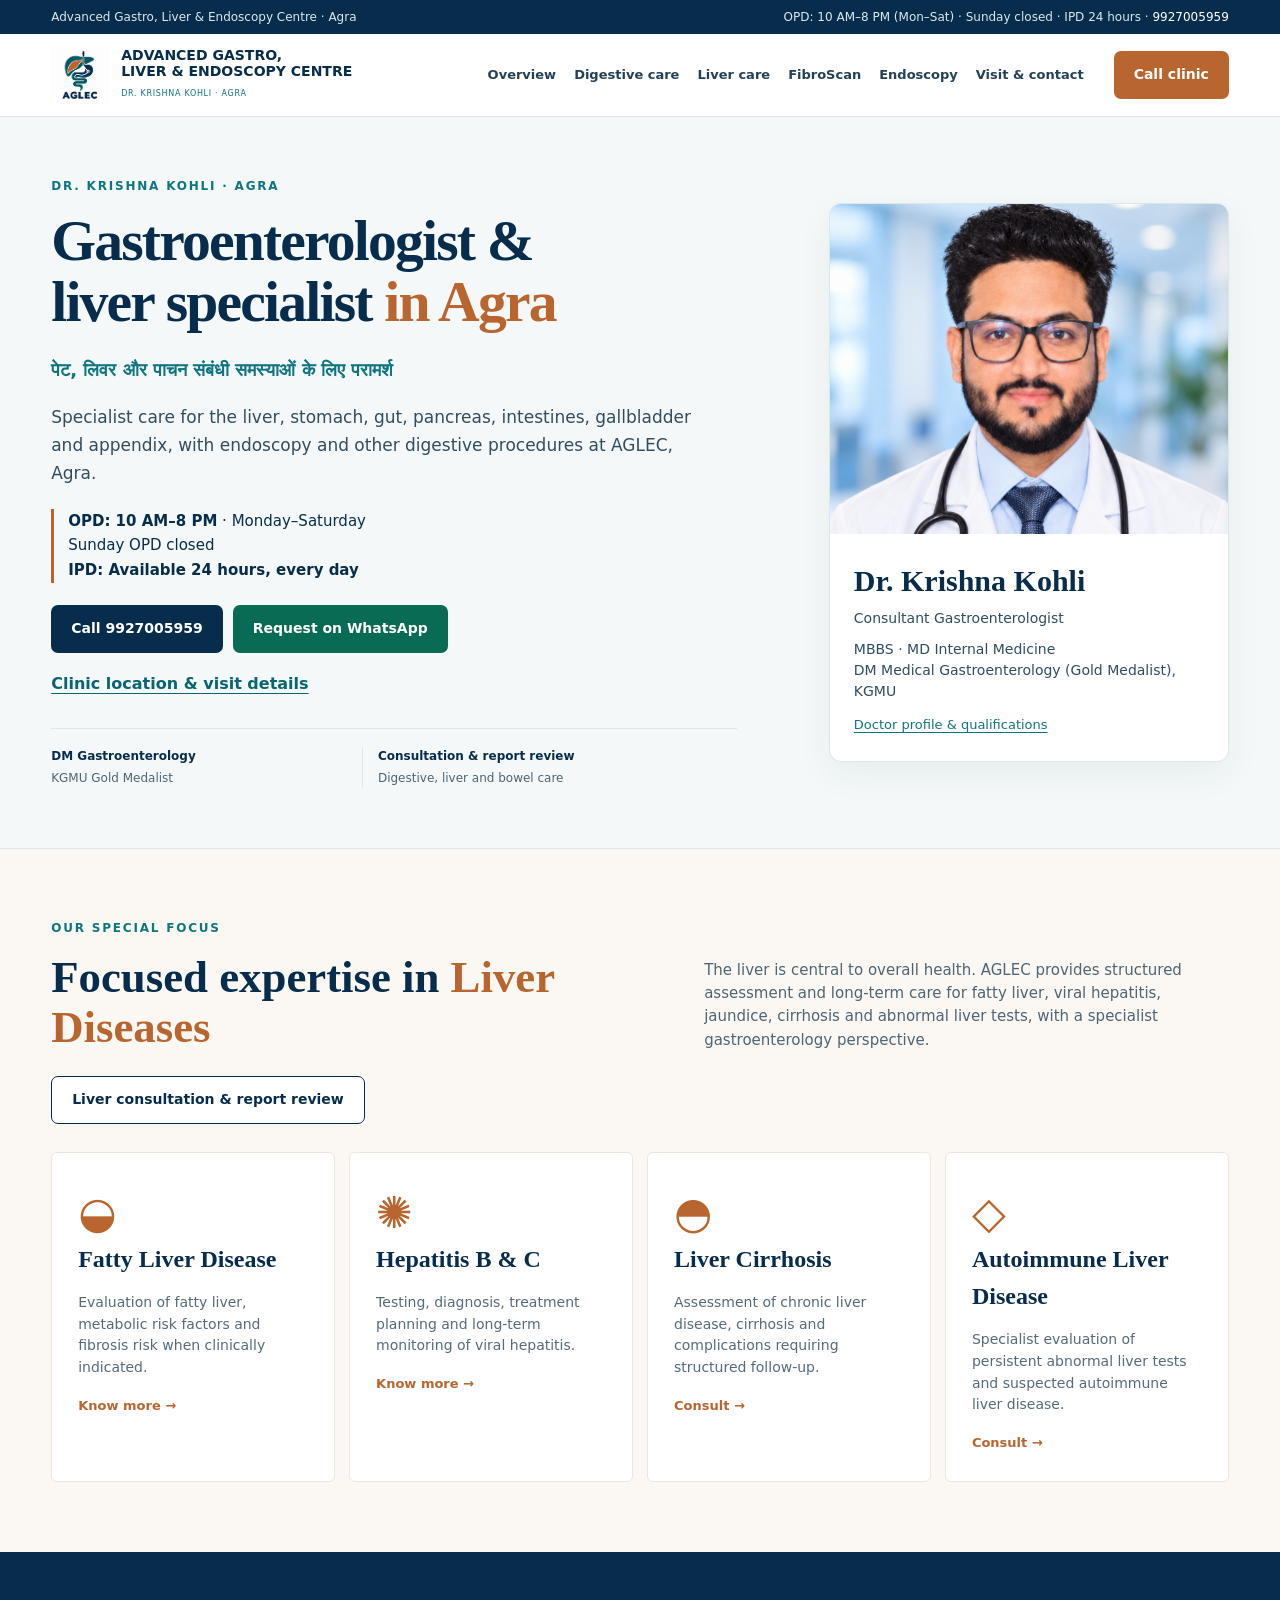
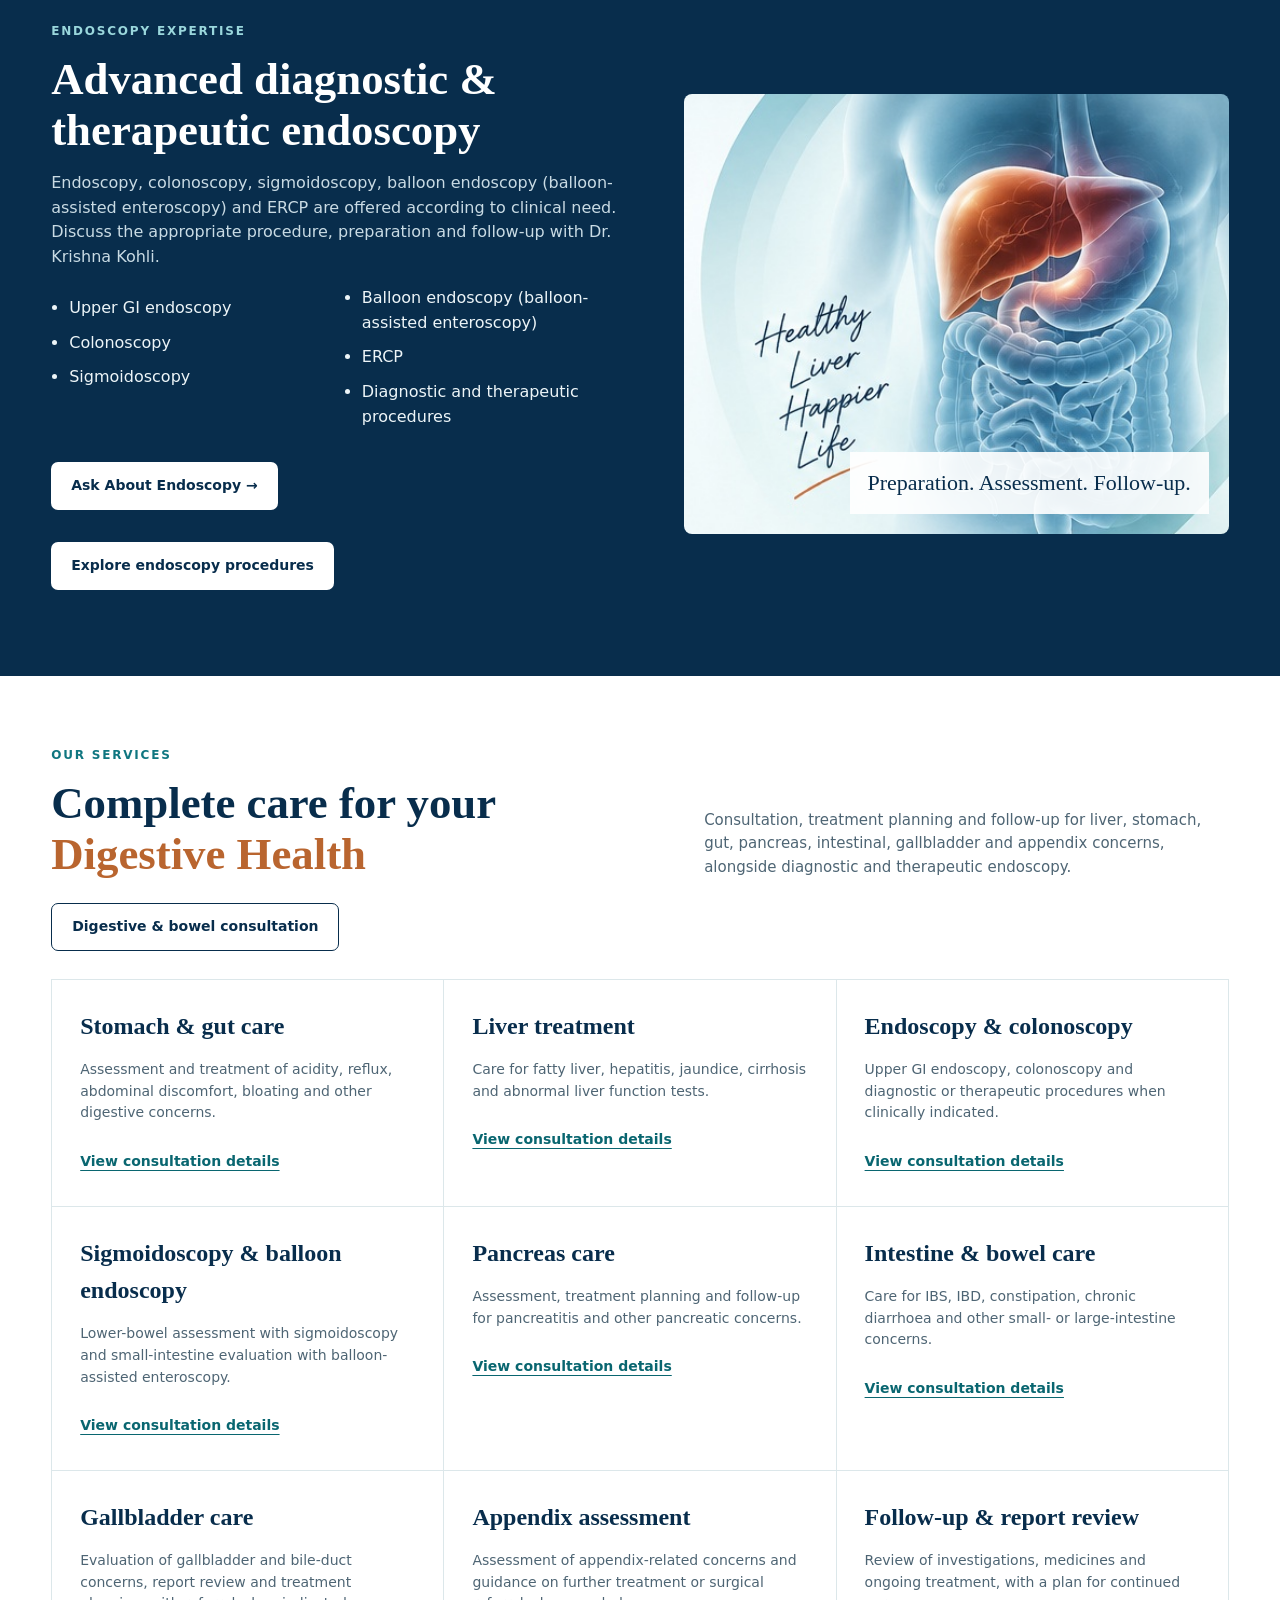
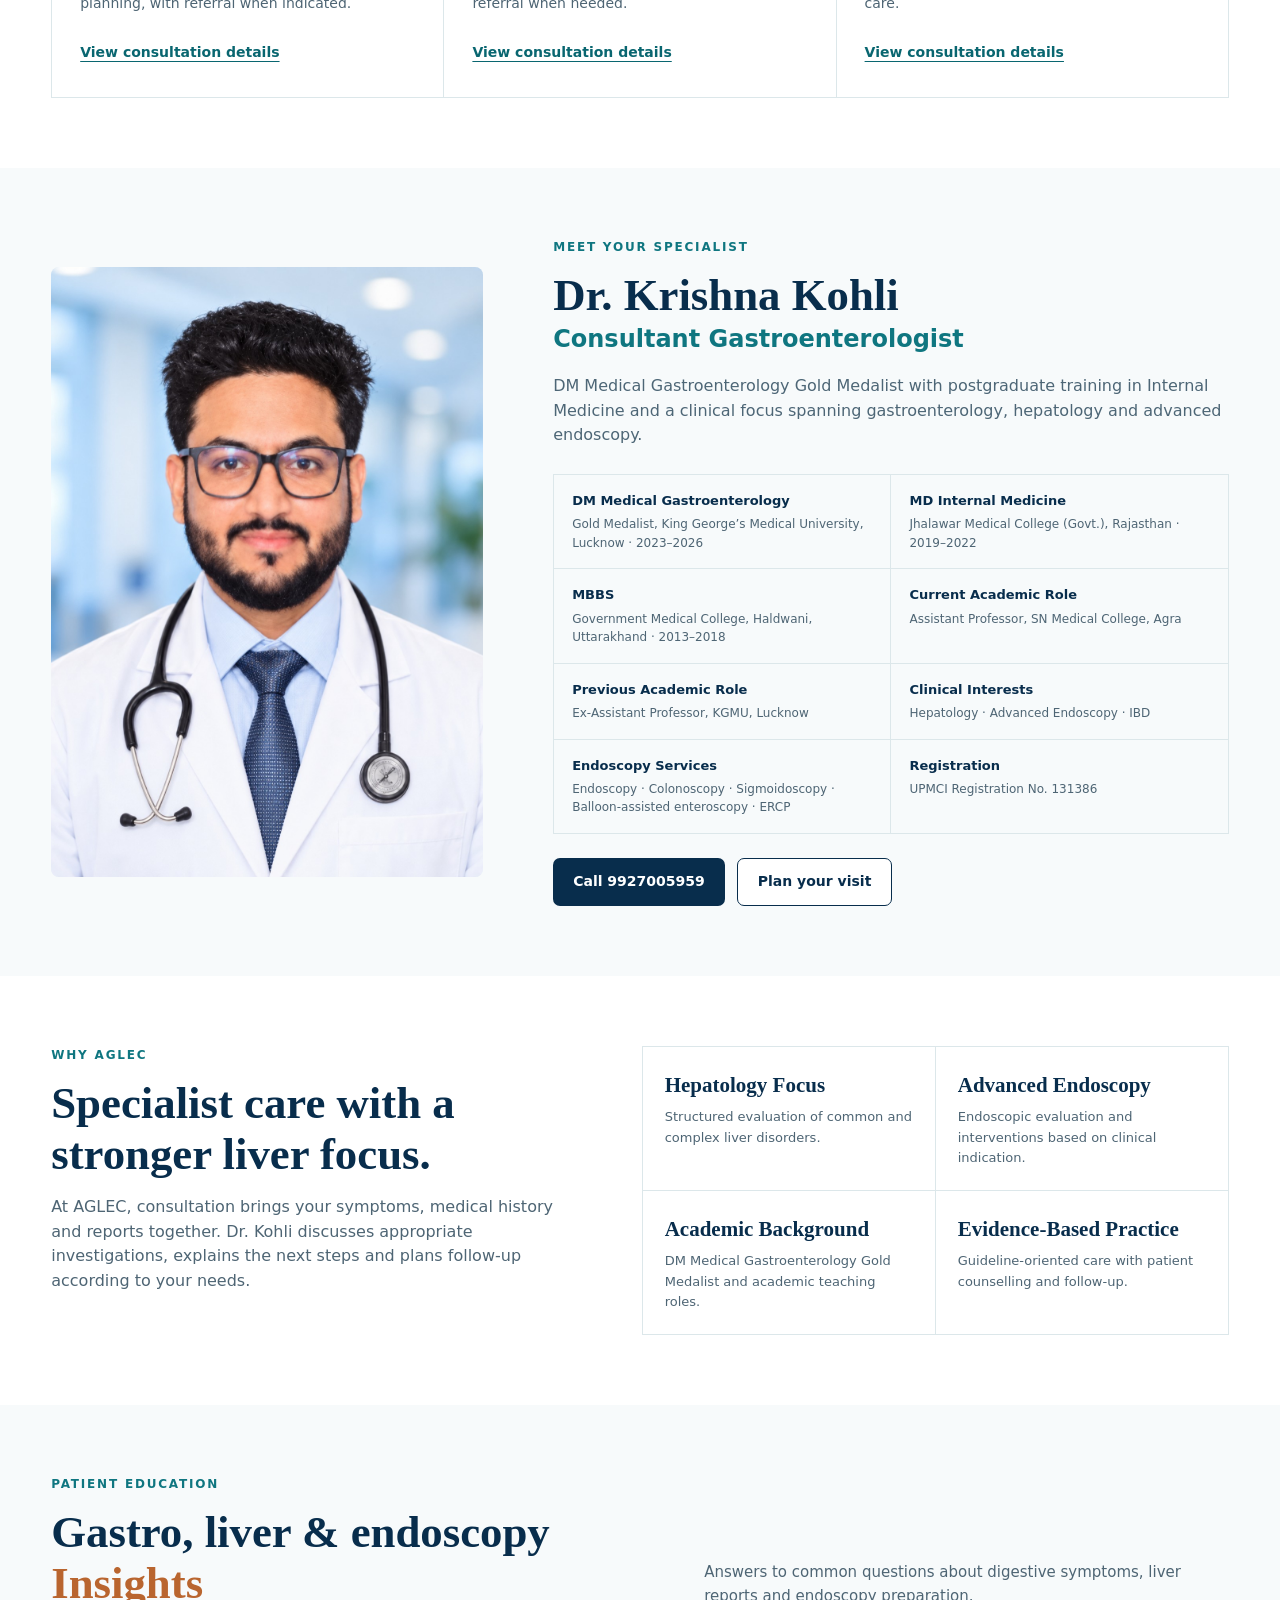
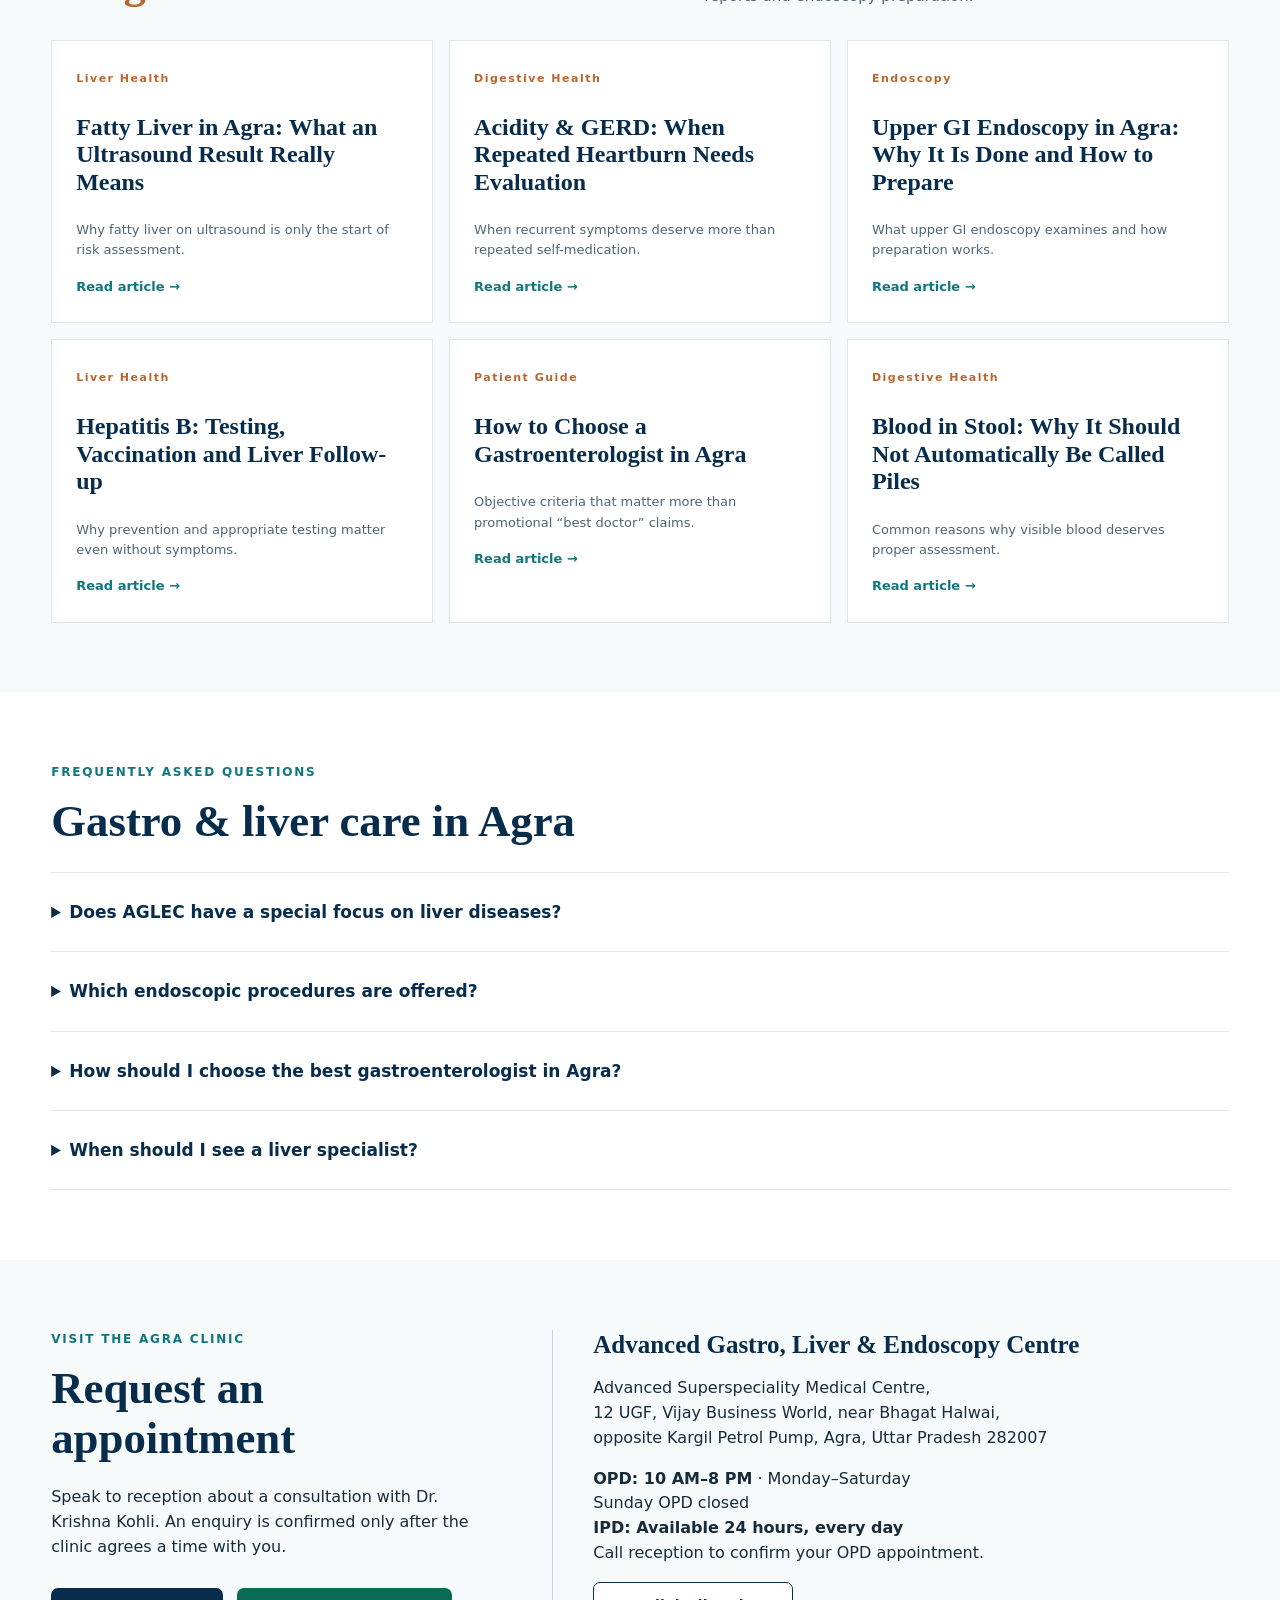
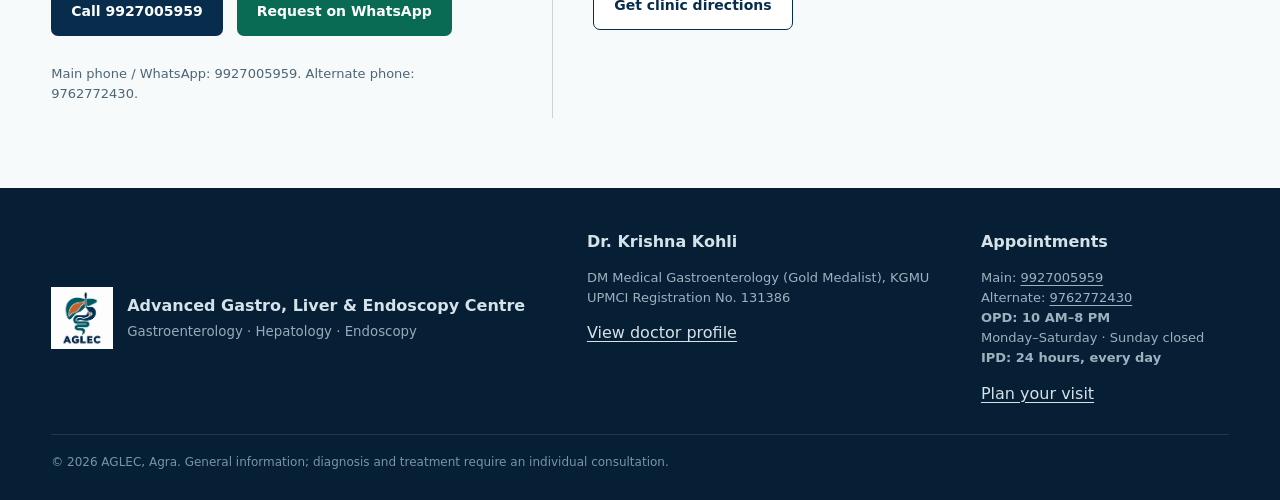
==== commit 31dc6349: "Add FibroScan landing page and validate service ad destinations" ====
--- a/index.html
+++ b/index.html
@@ -1,10 +1,10 @@
 <!DOCTYPE html>
 
 <html lang="en-IN">
-<head><meta charset="utf-8"/><meta content="width=device-width, initial-scale=1, viewport-fit=cover" name="viewport"/><meta content="#082d4c" name="theme-color"/><meta content="index,follow,max-image-preview:large" name="robots"/><title>Gastroenterologist in Agra | Dr. Krishna Kohli | AGLEC</title><meta content="Dr. Krishna Kohli, gastroenterologist in Agra. OPD 10 AM–8 PM, Monday–Saturday; Sunday closed. IPD available 24 hours. Appointments: 9927005959." name="description"/><link href="https://www.bestgastroenterologistinagra.com/" rel="canonical"/><meta content="website" property="og:type"/><meta content="Gastroenterologist in Agra | Dr. Krishna Kohli | AGLEC" property="og:title"/><meta content="Dr. Krishna Kohli, gastroenterologist in Agra. OPD 10 AM–8 PM, Monday–Saturday; Sunday closed. IPD available 24 hours. Appointments: 9927005959." property="og:description"/><meta content="https://www.bestgastroenterologistinagra.com/" property="og:url"/><meta content="https://www.bestgastroenterologistinagra.com/dr-krishna-kohli.jpg" property="og:image"/><link href="aglec-logo.jpg" rel="icon"/><link href="styles.css?v=20261111-1" rel="stylesheet"/><script defer="" src="script.js?v=20261111-1"></script><script type="application/ld+json">{"@context": "https://schema.org", "@graph": [{"@type": "WebSite", "@id": "https://www.bestgastroenterologistinagra.com/#website", "url": "https://www.bestgastroenterologistinagra.com/", "name": "Advanced Gastro, Liver & Endoscopy Centre", "alternateName": "AGLEC", "inLanguage": "en-IN"}, {"@type": "MedicalClinic", "@id": "https://www.bestgastroenterologistinagra.com/#clinic", "name": "Advanced Gastro, Liver & Endoscopy Centre", "alternateName": "AGLEC", "url": "https://www.bestgastroenterologistinagra.com/", "image": "https://www.bestgastroenterologistinagra.com/aglec-logo.jpg", "telephone": "+91-9927005959", "medicalSpecialty": ["Gastroenterology", "Hepatology"], "address": {"@type": "PostalAddress", "streetAddress": "12 UGF, Vijay Business World, Advanced Superspeciality Medical Centre, Near Bhagat Halwai, Opp. Kargil Petrol Pump", "postalCode": "282007", "addressLocality": "Agra", "addressRegion": "Uttar Pradesh", "addressCountry": "IN"}, "contactPoint": [{"@type": "ContactPoint", "telephone": "+91-9927005959", "contactType": "appointments"}, {"@type": "ContactPoint", "telephone": "+91-9762772430", "contactType": "alternate contact"}], "employee": {"@id": "https://www.bestgastroenterologistinagra.com/#doctor"}, "description": "Gastroenterology, liver treatment and digestive care in Agra. Endoscopy, colonoscopy, sigmoidoscopy, balloon-assisted enteroscopy and ERCP services. Doctor’s OPD: 10 AM–8 PM, Monday–Saturday; Sunday closed. IPD available 24 hours every day, including Sunday.", "department": [{"@type": "MedicalClinic", "@id": "https://www.bestgastroenterologistinagra.com/#opd", "name": "AGLEC Outpatient Department (OPD)", "telephone": "+91-9927005959", "address": {"@type": "PostalAddress", "streetAddress": "12 UGF, Vijay Business World, Advanced Superspeciality Medical Centre, Near Bhagat Halwai, Opp. Kargil Petrol Pump", "postalCode": "282007", "addressLocality": "Agra", "addressRegion": "Uttar Pradesh", "addressCountry": "IN"}, "openingHoursSpecification": [{"@type": "OpeningHoursSpecification", "dayOfWeek": ["Monday", "Tuesday", "Wednesday", "Thursday", "Friday", "Saturday"], "opens": "10:00", "closes": "20:00"}, {"@type": "OpeningHoursSpecification", "dayOfWeek": "Sunday", "opens": "00:00", "closes": "00:00"}]}, {"@type": "MedicalClinic", "@id": "https://www.bestgastroenterologistinagra.com/#ipd", "name": "AGLEC Inpatient Department (IPD)", "telephone": "+91-9927005959", "address": {"@type": "PostalAddress", "streetAddress": "12 UGF, Vijay Business World, Advanced Superspeciality Medical Centre, Near Bhagat Halwai, Opp. Kargil Petrol Pump", "postalCode": "282007", "addressLocality": "Agra", "addressRegion": "Uttar Pradesh", "addressCountry": "IN"}, "openingHoursSpecification": [{"@type": "OpeningHoursSpecification", "dayOfWeek": ["Monday", "Tuesday", "Wednesday", "Thursday", "Friday", "Saturday", "Sunday"], "opens": "00:00", "closes": "23:59"}]}]}, {"@type": "Physician", "@id": "https://www.bestgastroenterologistinagra.com/#doctor", "name": "Dr. Krishna Kohli", "image": "https://www.bestgastroenterologistinagra.com/dr-krishna-kohli.jpg", "medicalSpecialty": ["Gastroenterology", "Hepatology"], "description": "Consultant Gastroenterologist. MBBS, MD (Internal Medicine), DM Medical Gastroenterology (Gold Medalist), KGMU. Assistant Professor, SN Medical College, Agra. Ex-Assistant Professor, KGMU. Services include diagnostic and therapeutic endoscopy, colonoscopy, sigmoidoscopy, balloon-assisted enteroscopy and ERCP. UPMCI Registration No. 131386. OPD: 10 AM–8 PM, Monday–Saturday; Sunday closed.", "worksFor": {"@id": "https://www.bestgastroenterologistinagra.com/#clinic"}, "openingHoursSpecification": [{"@type": "OpeningHoursSpecification", "dayOfWeek": ["Monday", "Tuesday", "Wednesday", "Thursday", "Friday", "Saturday"], "opens": "10:00", "closes": "20:00"}, {"@type": "OpeningHoursSpecification", "dayOfWeek": "Sunday", "opens": "00:00", "closes": "00:00"}], "telephone": "+91-9927005959"}]}</script></head>
+<head><meta charset="utf-8"/><meta content="width=device-width, initial-scale=1, viewport-fit=cover" name="viewport"/><meta content="#082d4c" name="theme-color"/><meta content="index,follow,max-image-preview:large" name="robots"/><title>Gastroenterologist in Agra | Dr. Krishna Kohli | AGLEC</title><meta content="Dr. Krishna Kohli, gastroenterologist in Agra. OPD 10 AM–8 PM, Monday–Saturday; Sunday closed. IPD available 24 hours. Appointments: 9927005959." name="description"/><link href="https://www.bestgastroenterologistinagra.com/" rel="canonical"/><meta content="website" property="og:type"/><meta content="Gastroenterologist in Agra | Dr. Krishna Kohli | AGLEC" property="og:title"/><meta content="Dr. Krishna Kohli, gastroenterologist in Agra. OPD 10 AM–8 PM, Monday–Saturday; Sunday closed. IPD available 24 hours. Appointments: 9927005959." property="og:description"/><meta content="https://www.bestgastroenterologistinagra.com/" property="og:url"/><meta content="https://www.bestgastroenterologistinagra.com/dr-krishna-kohli.jpg" property="og:image"/><link href="aglec-logo.jpg" rel="icon"/><link href="styles.css?v=20261111-1" rel="stylesheet"/><script defer="" src="script.js?v=20261111-1"></script><script type="application/ld+json">{"@context": "https://schema.org", "@graph": [{"@type": "WebSite", "@id": "https://www.bestgastroenterologistinagra.com/#website", "url": "https://www.bestgastroenterologistinagra.com/", "name": "Advanced Gastro, Liver & Endoscopy Centre", "alternateName": "AGLEC", "inLanguage": "en-IN"}, {"@type": "MedicalClinic", "@id": "https://www.bestgastroenterologistinagra.com/#clinic", "name": "Advanced Gastro, Liver & Endoscopy Centre", "alternateName": "AGLEC", "url": "https://www.bestgastroenterologistinagra.com/", "image": "https://www.bestgastroenterologistinagra.com/aglec-logo.jpg", "telephone": "+91-9927005959", "medicalSpecialty": ["Gastroenterology", "Hepatology"], "address": {"@type": "PostalAddress", "streetAddress": "12 UGF, Vijay Business World, Advanced Superspeciality Medical Centre, Near Bhagat Halwai, Opp. Kargil Petrol Pump", "postalCode": "282007", "addressLocality": "Agra", "addressRegion": "Uttar Pradesh", "addressCountry": "IN"}, "contactPoint": [{"@type": "ContactPoint", "telephone": "+91-9927005959", "contactType": "appointments"}, {"@type": "ContactPoint", "telephone": "+91-9762772430", "contactType": "alternate contact"}], "employee": {"@id": "https://www.bestgastroenterologistinagra.com/#doctor"}, "description": "Gastroenterology, liver treatment and digestive care in Agra. Endoscopy, colonoscopy, sigmoidoscopy, balloon-assisted enteroscopy and ERCP services. Doctor’s OPD: 10 AM–8 PM, Monday–Saturday; Sunday closed. IPD available 24 hours every day, including Sunday.", "department": [{"@type": "MedicalClinic", "@id": "https://www.bestgastroenterologistinagra.com/#opd", "name": "AGLEC Outpatient Department (OPD)", "telephone": "+91-9927005959", "address": {"@type": "PostalAddress", "streetAddress": "12 UGF, Vijay Business World, Advanced Superspeciality Medical Centre, Near Bhagat Halwai, Opp. Kargil Petrol Pump", "postalCode": "282007", "addressLocality": "Agra", "addressRegion": "Uttar Pradesh", "addressCountry": "IN"}, "openingHoursSpecification": [{"@type": "OpeningHoursSpecification", "dayOfWeek": ["Monday", "Tuesday", "Wednesday", "Thursday", "Friday", "Saturday"], "opens": "10:00", "closes": "20:00"}, {"@type": "OpeningHoursSpecification", "dayOfWeek": "Sunday", "opens": "00:00", "closes": "00:00"}]}, {"@type": "MedicalClinic", "@id": "https://www.bestgastroenterologistinagra.com/#ipd", "name": "AGLEC Inpatient Department (IPD)", "telephone": "+91-9927005959", "address": {"@type": "PostalAddress", "streetAddress": "12 UGF, Vijay Business World, Advanced Superspeciality Medical Centre, Near Bhagat Halwai, Opp. Kargil Petrol Pump", "postalCode": "282007", "addressLocality": "Agra", "addressRegion": "Uttar Pradesh", "addressCountry": "IN"}, "openingHoursSpecification": [{"@type": "OpeningHoursSpecification", "dayOfWeek": ["Monday", "Tuesday", "Wednesday", "Thursday", "Friday", "Saturday", "Sunday"], "opens": "00:00", "closes": "23:59"}]}]}, {"@type": "Physician", "@id": "https://www.bestgastroenterologistinagra.com/#doctor", "name": "Dr. Krishna Kohli", "image": "https://www.bestgastroenterologistinagra.com/dr-krishna-kohli.jpg", "medicalSpecialty": ["Gastroenterology", "Hepatology"], "description": "Consultant Gastroenterologist. MBBS, MD (Internal Medicine), DM Medical Gastroenterology (Gold Medalist), KGMU. Assistant Professor, SN Medical College, Agra. Ex-Assistant Professor, KGMU. Services include diagnostic and therapeutic endoscopy, colonoscopy, sigmoidoscopy, balloon-assisted enteroscopy and ERCP. UPMCI Registration No. 131386. OPD: 10 AM–8 PM, Monday–Saturday; Sunday closed.", "worksFor": {"@id": "https://www.bestgastroenterologistinagra.com/#clinic"}, "openingHoursSpecification": [{"@type": "OpeningHoursSpecification", "dayOfWeek": ["Monday", "Tuesday", "Wednesday", "Thursday", "Friday", "Saturday"], "opens": "10:00", "closes": "20:00"}, {"@type": "OpeningHoursSpecification", "dayOfWeek": "Sunday", "opens": "00:00", "closes": "00:00"}], "telephone": "+91-9927005959"}]}</script><meta name="aglec-release" content="20261125-services"/></head>
 <body><a class="skip-link" href="#main-content">Skip to content</a>
 <div class="topbar"><div class="wrap topbar-row"><span>Advanced Gastro, Liver &amp; Endoscopy Centre · Agra</span><span>OPD: 10 AM–8 PM (Mon–Sat) · Sunday closed · IPD 24 hours · <a href="tel:+919927005959">9927005959</a></span></div></div>
-<header class="header"><div class="wrap header-row"><a aria-label="AGLEC home" class="brand" href="index.html"><img alt="AGLEC" height="58" src="aglec-logo.jpg" width="58"/><div><strong>ADVANCED GASTRO,<br/>LIVER &amp; ENDOSCOPY CENTRE</strong><small>DR. KRISHNA KOHLI · AGRA</small></div></a><nav aria-label="Main navigation" class="desktop-nav"><a href="index.html">Overview</a><a href="digestive-care-agra.html">Digestive care</a><a href="liver-specialist-agra.html">Liver care</a><a href="endoscopy-agra.html">Endoscopy</a><a href="contact.html">Visit &amp; contact</a></nav><a class="book top-book" href="tel:+919927005959">Call clinic</a><button aria-controls="mobileMenu" aria-expanded="false" aria-label="Open menu" class="menu-btn" id="menuBtn" type="button">Menu</button></div><nav aria-label="Mobile navigation" class="mobile-menu" id="mobileMenu"><a href="index.html">Overview</a><a href="digestive-care-agra.html">Digestive care</a><a href="liver-specialist-agra.html">Liver care</a><a href="endoscopy-agra.html">Endoscopy</a><a href="contact.html">Visit &amp; contact</a></nav></header>
+<header class="header"><div class="wrap header-row"><a aria-label="AGLEC home" class="brand" href="index.html"><img alt="AGLEC" height="58" src="aglec-logo.jpg" width="58"/><div><strong>ADVANCED GASTRO,<br/>LIVER &amp; ENDOSCOPY CENTRE</strong><small>DR. KRISHNA KOHLI · AGRA</small></div></a><nav aria-label="Main navigation" class="desktop-nav"><a href="index.html">Overview</a><a href="digestive-care-agra.html">Digestive care</a><a href="liver-specialist-agra.html">Liver care</a><a href="fibroscan-agra.html">FibroScan</a><a href="endoscopy-agra.html">Endoscopy</a><a href="contact.html">Visit &amp; contact</a></nav><a class="book top-book" href="tel:+919927005959">Call clinic</a><button aria-controls="mobileMenu" aria-expanded="false" aria-label="Open menu" class="menu-btn" id="menuBtn" type="button">Menu</button></div><nav aria-label="Mobile navigation" class="mobile-menu" id="mobileMenu"><a href="index.html">Overview</a><a href="digestive-care-agra.html">Digestive care</a><a href="liver-specialist-agra.html">Liver care</a><a href="fibroscan-agra.html">FibroScan</a><a href="endoscopy-agra.html">Endoscopy</a><a href="contact.html">Visit &amp; contact</a></nav></header>
 <main id="main-content">
 <section class="hero" id="home"><div class="wrap hero-grid"><div class="hero-copy"><div class="eyebrow">DR. KRISHNA KOHLI · AGRA</div><h1>Gastroenterologist &amp;<br/>liver specialist <span>in Agra</span></h1><p class="hindi" lang="hi">पेट, लिवर और पाचन संबंधी समस्याओं के लिए परामर्श</p><p>Specialist care for the liver, stomach, gut, pancreas, intestines, gallbladder and appendix, with endoscopy and other digestive procedures at AGLEC, Agra.</p><p class="hero-hours"><strong>OPD: 10 AM–8 PM</strong> · Monday–Saturday<br/>Sunday OPD closed<br/><strong>IPD: Available 24 hours, every day</strong></p><div class="actions"><a class="book" href="tel:+919927005959">Call 9927005959</a><a class="whatsapp" href="https://wa.me/919927005959?text=Hello%2C%20I%20would%20like%20to%20request%20an%20appointment%20with%20Dr.%20Krishna%20Kohli%20at%20AGLEC%2C%20Agra.%20Please%20confirm%20the%20consultation%20time%20and%20fee." rel="noopener" target="_blank">Request on WhatsApp</a></div><a class="text-link" href="contact.html">Clinic location &amp; visit details</a><div class="hero-features"><div><b>DM Gastroenterology</b><span>KGMU Gold Medalist</span></div><div><b>Consultation &amp; report review</b><span>Digestive, liver and bowel care</span></div></div></div><div class="hero-visual"><div class="doctor-card"><img alt="Dr. Krishna Kohli" decoding="async" fetchpriority="high" height="1536" src="dr-krishna-kohli.jpg" width="1229"/><div class="doctor-card-copy"><h2>Dr. Krishna Kohli</h2><p>Consultant Gastroenterologist</p><p>MBBS · MD Internal Medicine<br/>DM Medical Gastroenterology (Gold Medalist), KGMU</p><a href="#doctor">Doctor profile &amp; qualifications</a></div></div></div></div></section>
 <section class="section liver" id="liver"><div class="wrap"><div class="section-head"><div><div class="eyebrow">OUR SPECIAL FOCUS</div><h2>Focused expertise in <span>Liver Diseases</span></h2></div><p>The liver is central to overall health. AGLEC provides structured assessment and long-term care for fatty liver, viral hepatitis, jaundice, cirrhosis and abnormal liver tests, with a specialist gastroenterology perspective.</p></div><div class="section-action"><a class="outline" href="liver-specialist-agra.html">Liver consultation &amp; report review</a></div><div class="liver-grid"><article><div class="big-icon">◒</div><h3>Fatty Liver Disease</h3><p>Evaluation of fatty liver, metabolic risk factors and fibrosis risk when clinically indicated.</p><a href="blog-fatty-liver-agra.html">Know more →</a></article><article><div class="big-icon">✺</div><h3>Hepatitis B &amp; C</h3><p>Testing, diagnosis, treatment planning and long-term monitoring of viral hepatitis.</p><a href="blog-hepatitis-b-liver-care.html">Know more →</a></article><article><div class="big-icon">◓</div><h3>Liver Cirrhosis</h3><p>Assessment of chronic liver disease, cirrhosis and complications requiring structured follow-up.</p><a href="#contact">Consult →</a></article><article><div class="big-icon">◇</div><h3>Autoimmune Liver Disease</h3><p>Specialist evaluation of persistent abnormal liver tests and suspected autoimmune liver disease.</p><a href="#contact">Consult →</a></article></div></div></section>
